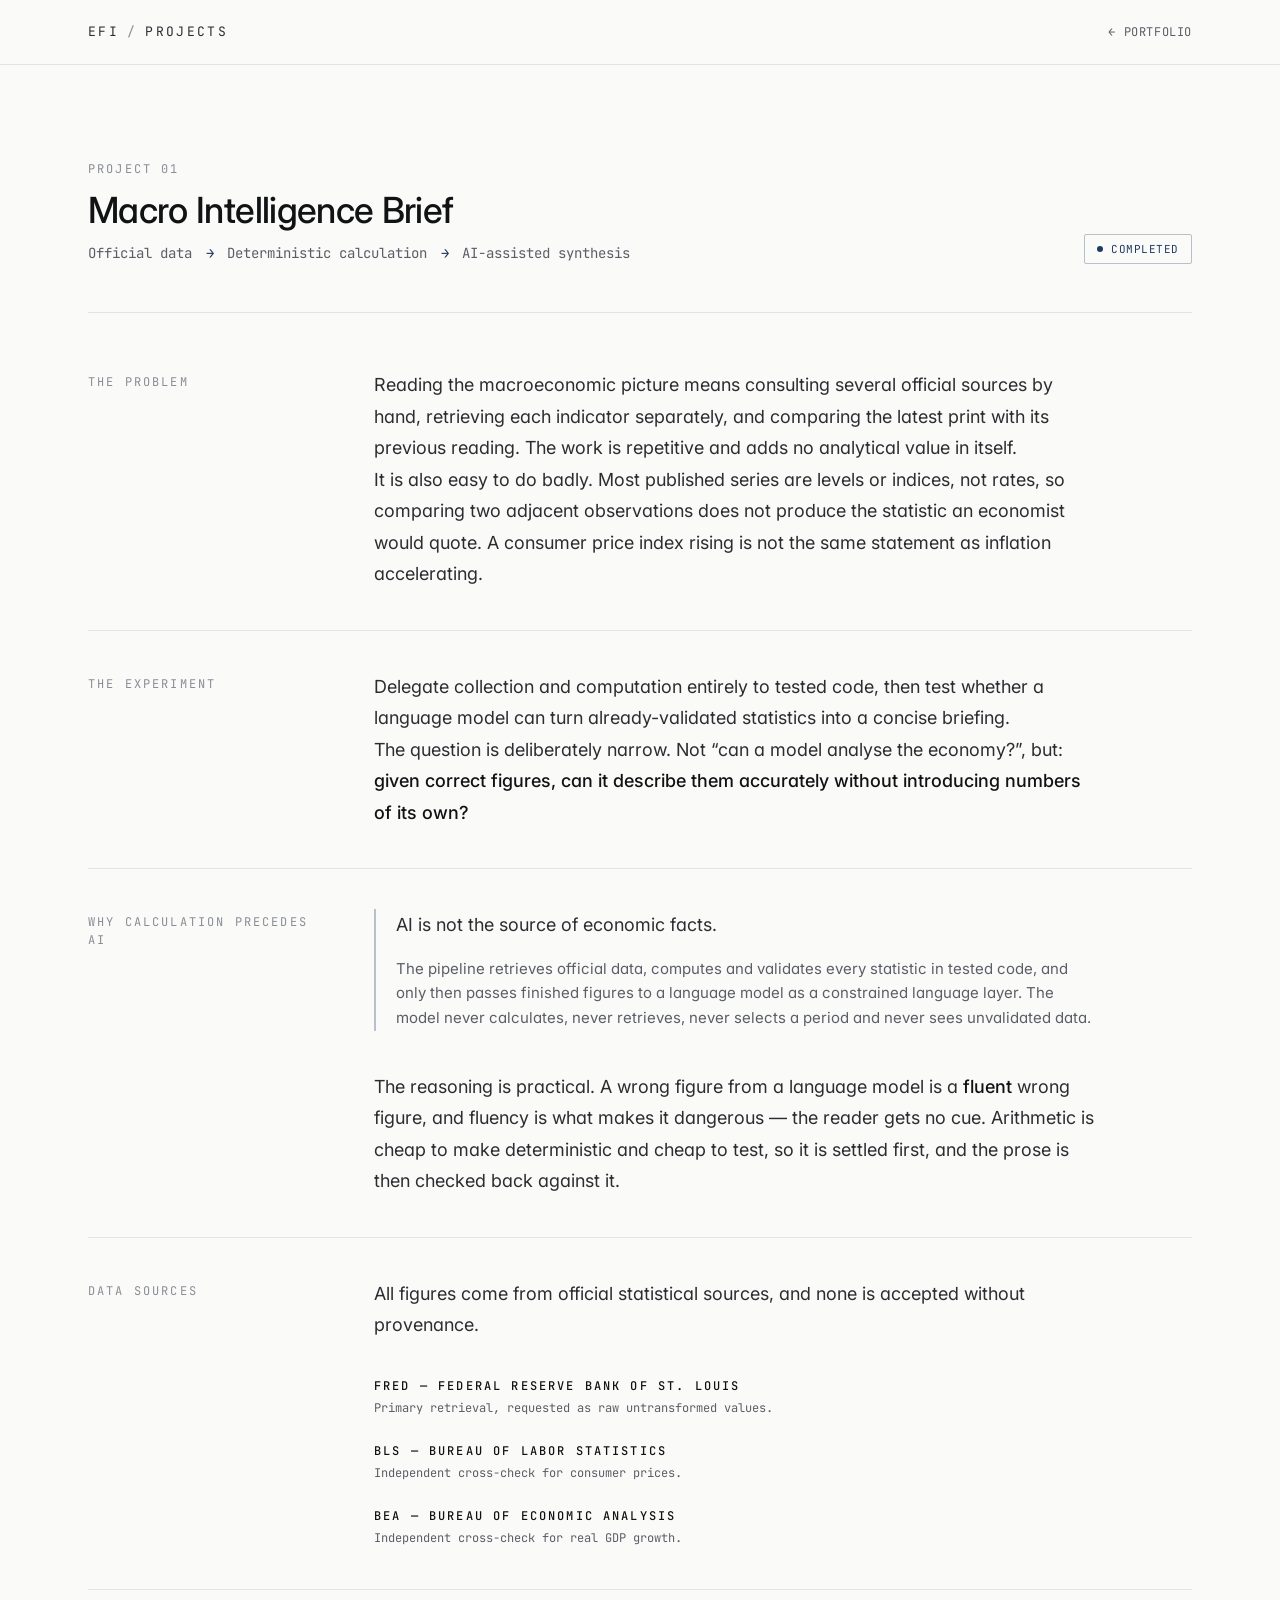
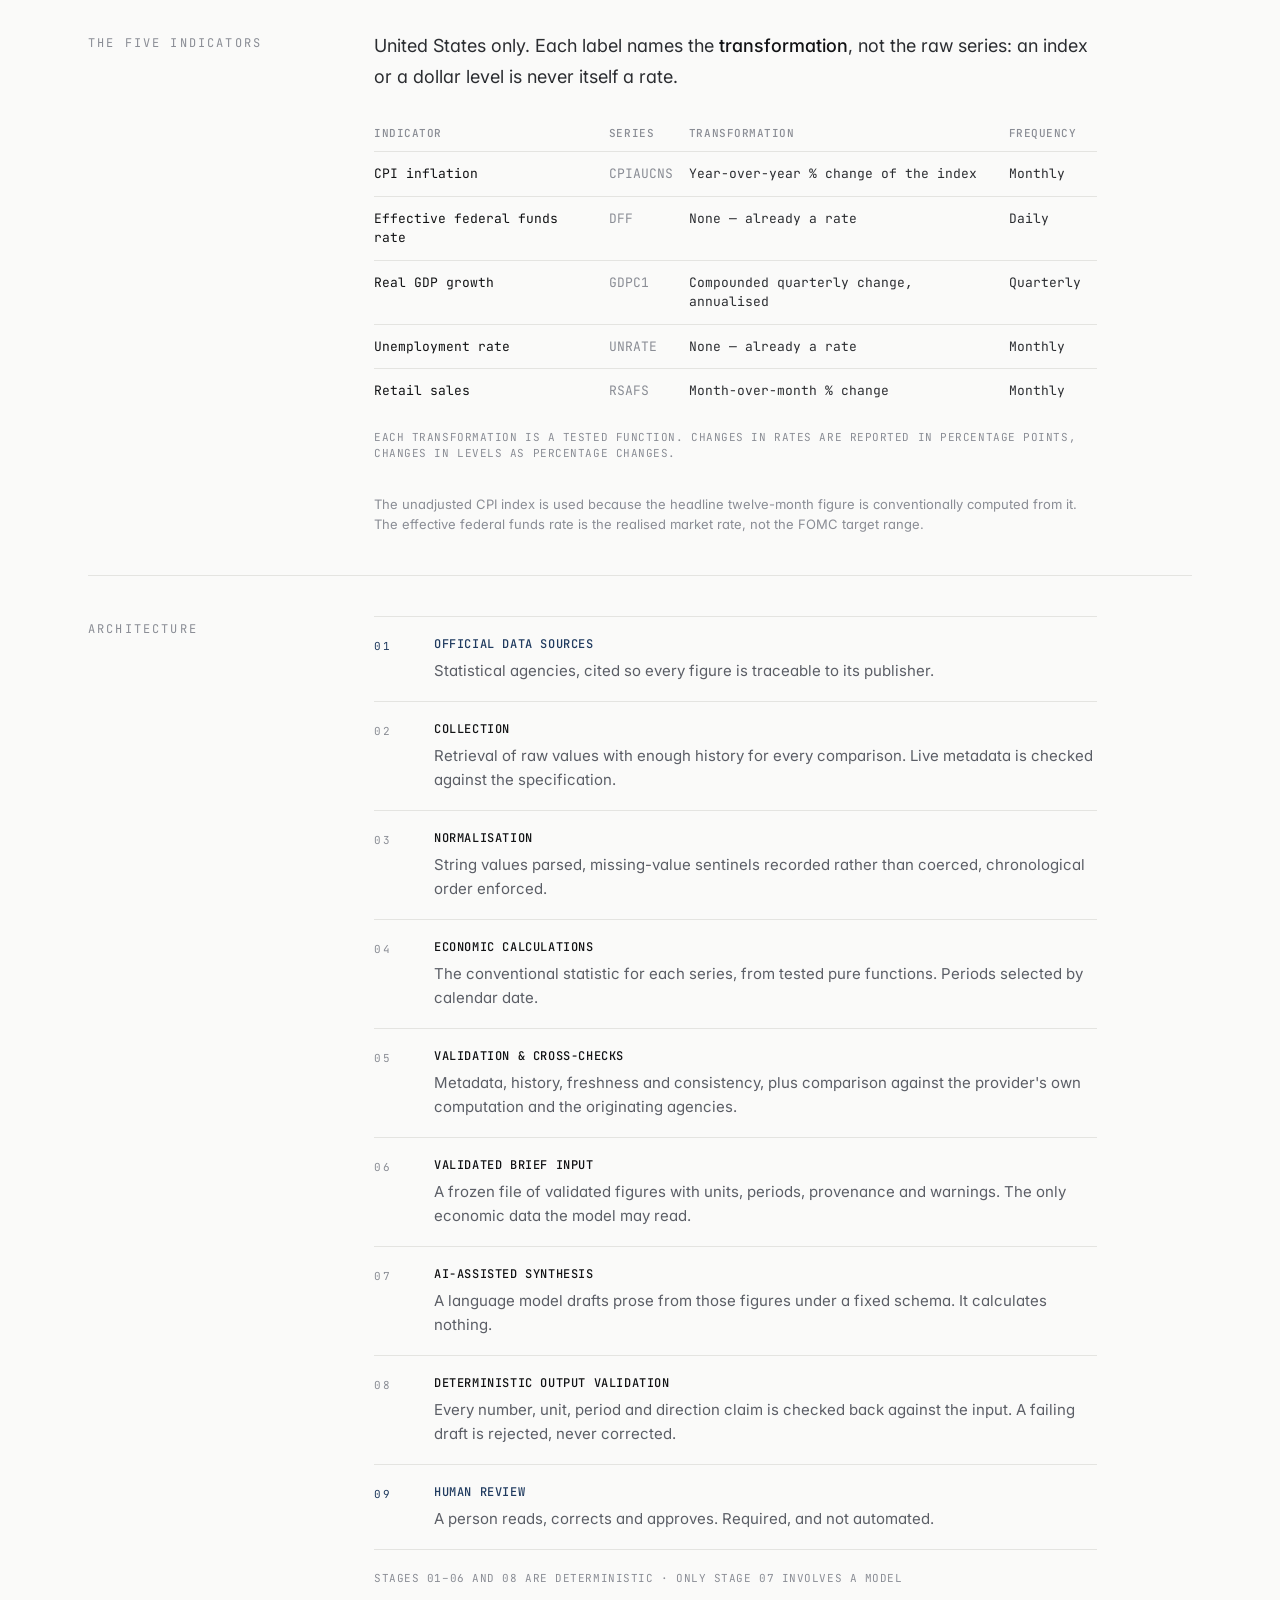
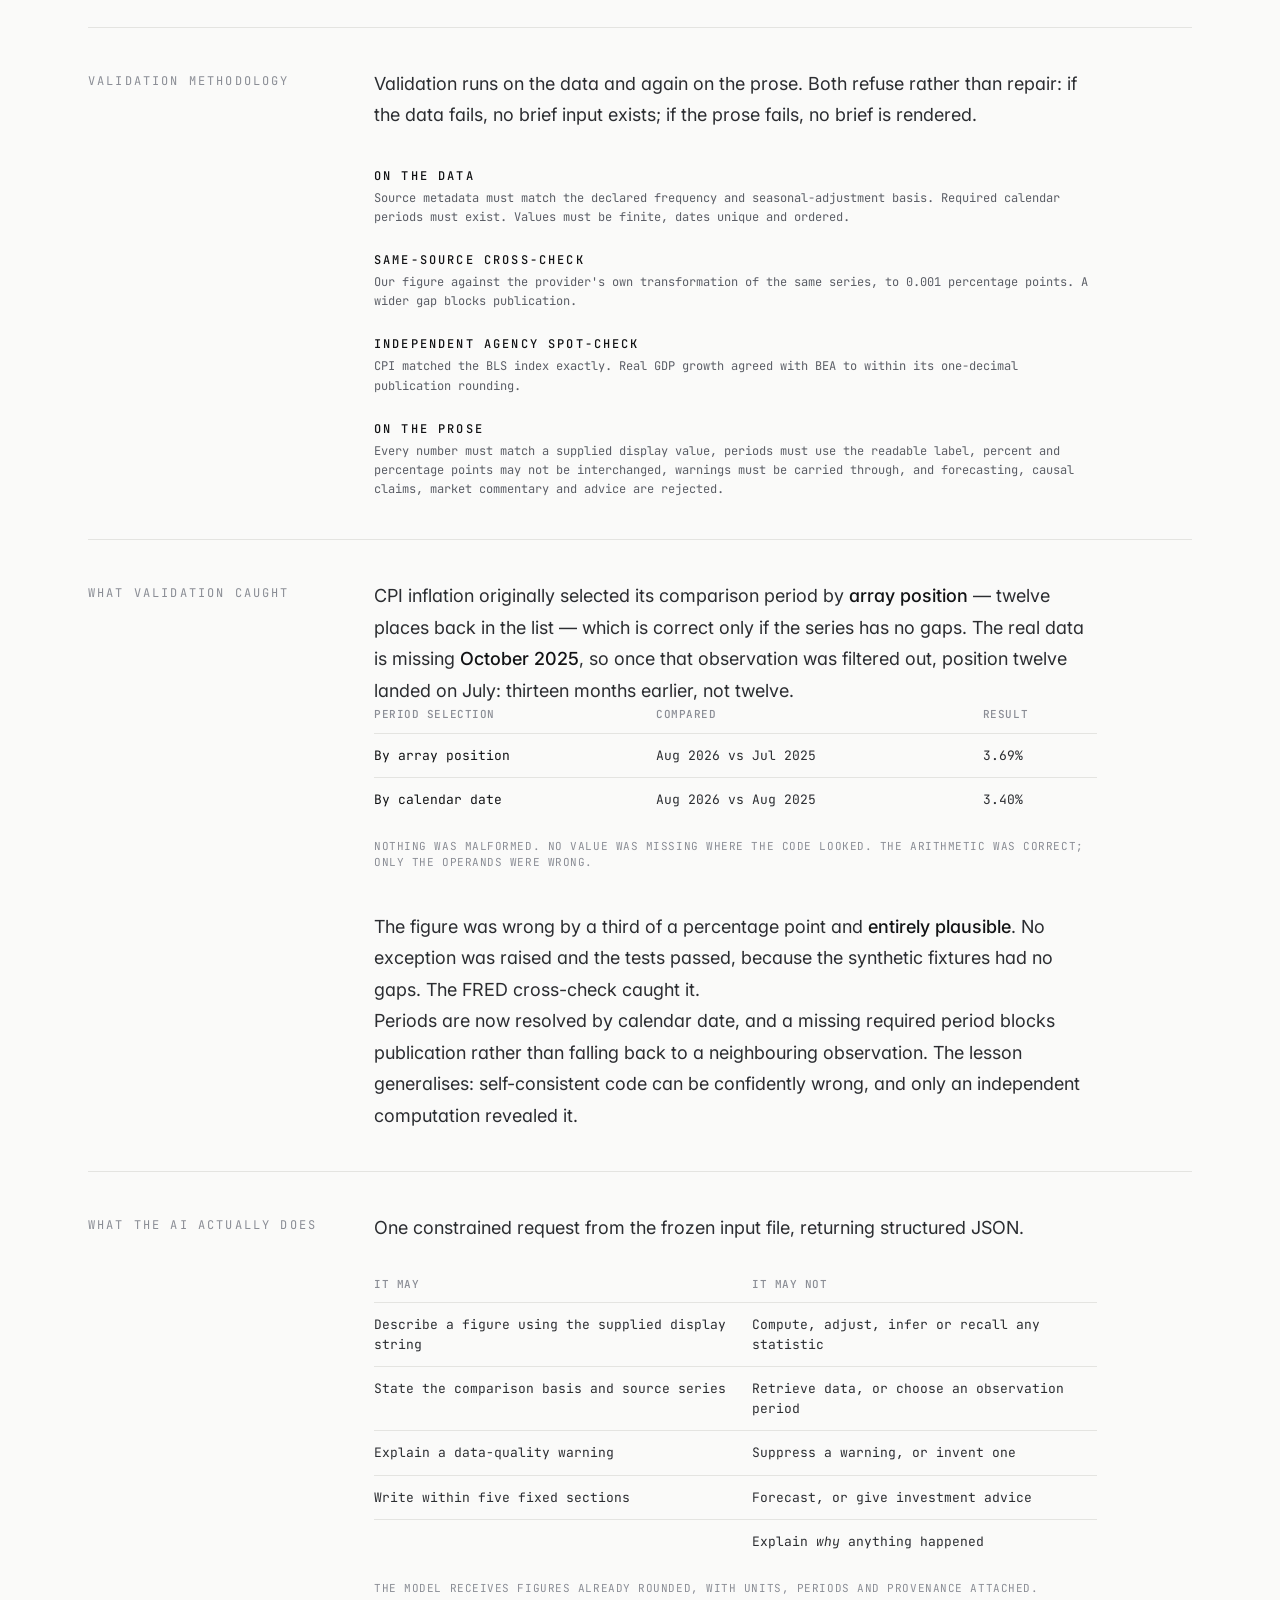
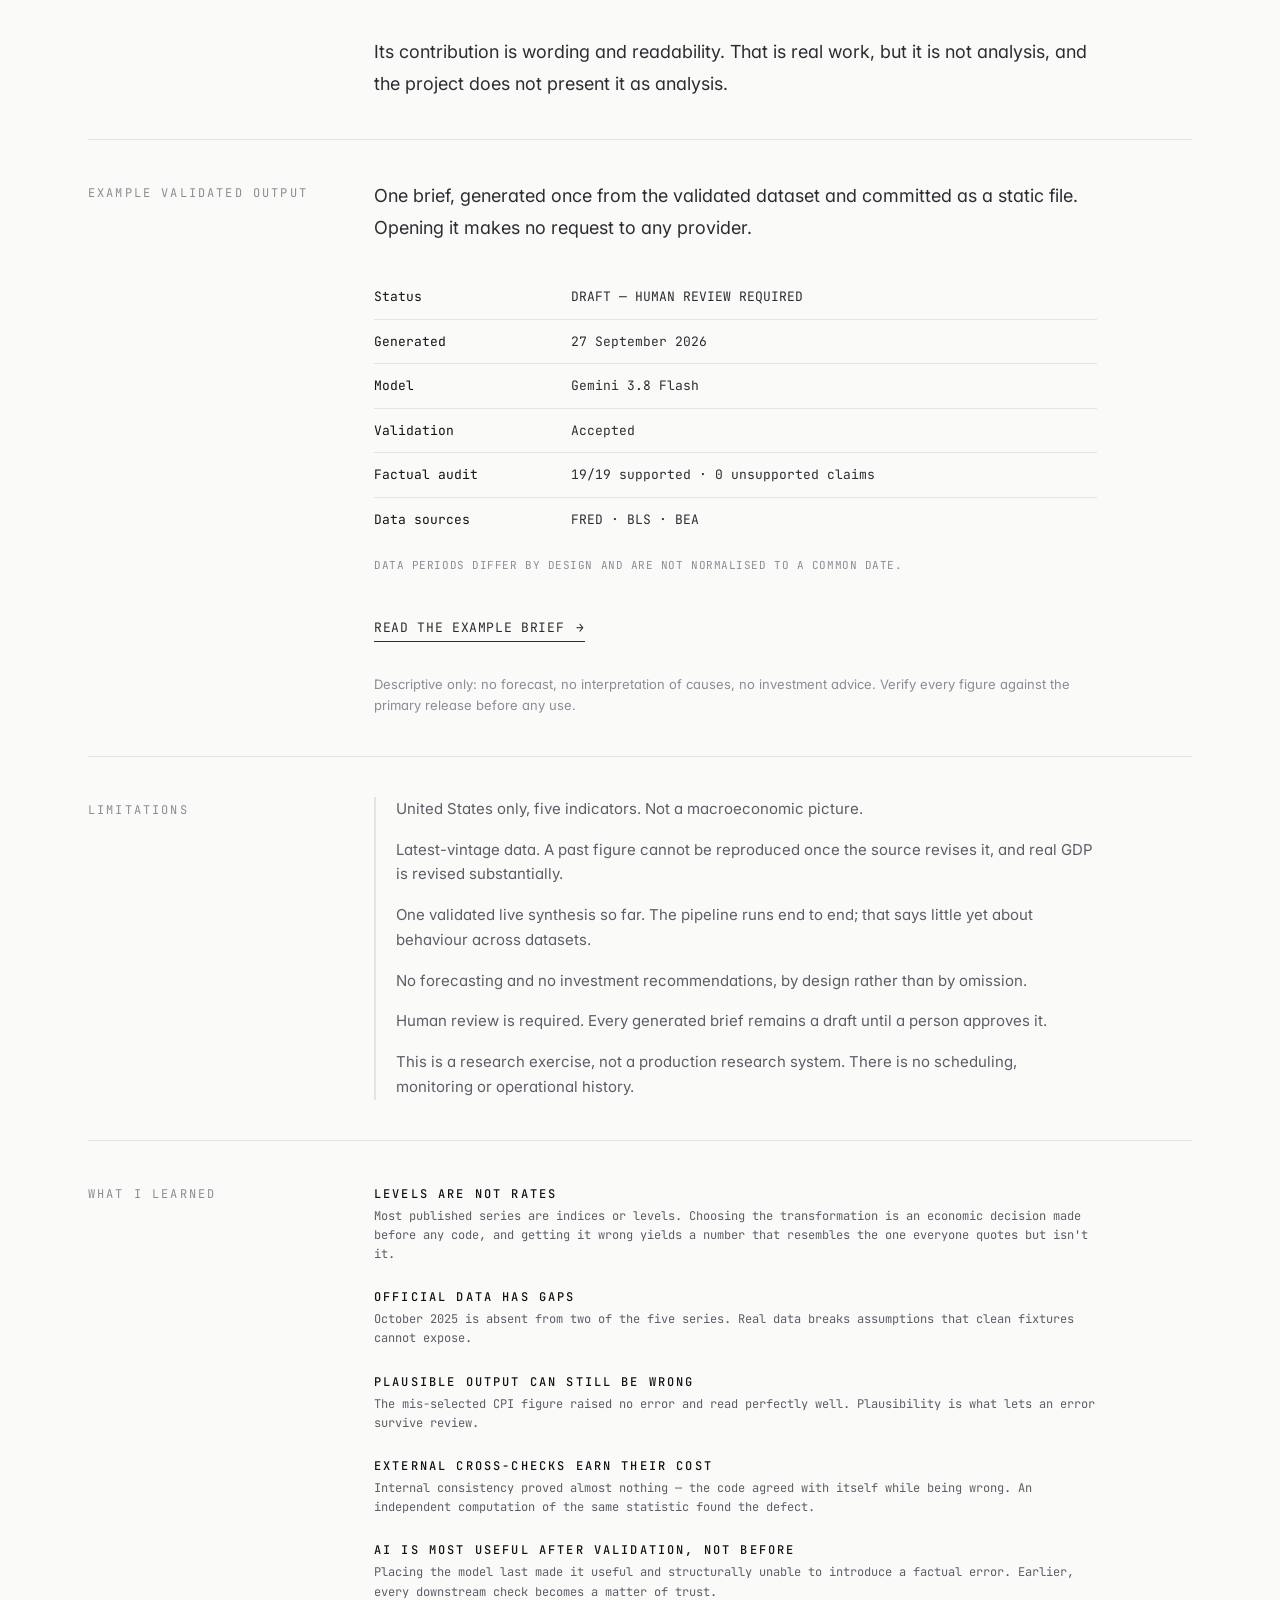
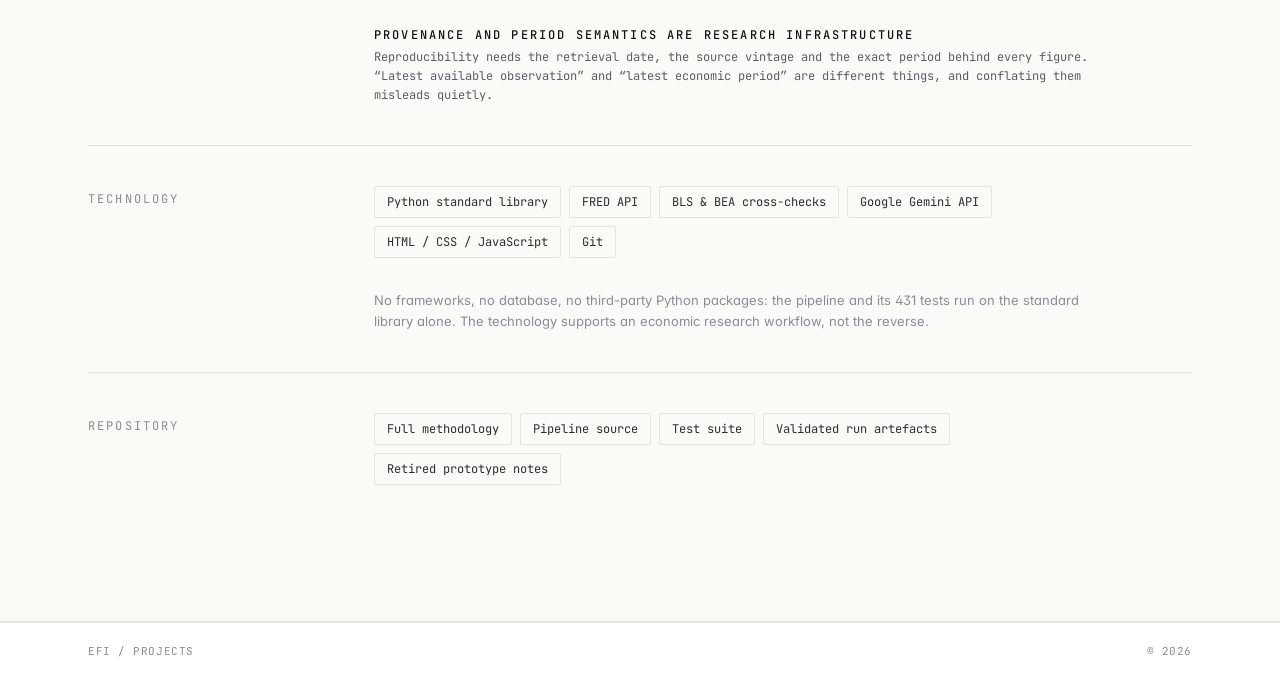
==== 01 - Macro Intelligence Brief/index.html @ 013129cf "Reorganize portfolio into canonical project structure Relocate the repository and restructure it aro" ====
<!DOCTYPE html>
<html lang="en">
<head>
  <meta charset="utf-8">
  <meta name="viewport" content="width=device-width, initial-scale=1">
  <title>Macro Intelligence Brief — Economic &amp; Financial Intelligence Projects</title>
  <meta name="description" content="Project 01 case study: a reproducible reading of the United States macroeconomic picture, where every statistic is computed and validated deterministically before a language model writes a word.">

  <link rel="preconnect" href="https://fonts.googleapis.com">
  <link rel="preconnect" href="https://fonts.gstatic.com" crossorigin>
  <link href="https://fonts.googleapis.com/css2?family=Inter:wght@400;500;600&family=JetBrains+Mono:wght@400;500&display=swap" rel="stylesheet">

  <link rel="stylesheet" href="../assets/css/base.css">
</head>

<body>

  <!-- ====================================================================
       HEADER
       ==================================================================== -->
  <header class="site-header">
    <div class="container site-header__inner">
      <a class="wordmark" href="../index.html">EFI<span class="wordmark__sep">/</span>Projects</a>
      <a class="backlink" href="../index.html"><span aria-hidden="true">&#8592;</span> Portfolio</a>
    </div>
  </header>

  <main id="top">

    <!-- ==================================================================
         PROJECT HEADER
         ================================================================== -->
    <div class="container page-head">
      <div class="project-head rule-below">
        <div>
          <p class="eyebrow">Project 01</p>
          <h1 class="title-lg mt-1">Macro Intelligence Brief</h1>
          <p class="meta mt-1">Official data <span class="arrow" aria-hidden="true">&#8594;</span> Deterministic calculation <span class="arrow" aria-hidden="true">&#8594;</span> AI-assisted synthesis</p>
        </div>
        <span class="pill pill--active"><span class="pill__dot" aria-hidden="true"></span>Completed</span>
      </div>
    </div>

    <!-- ==================================================================
         CASE STUDY BODY
         ================================================================== -->
    <div class="container page-body">
      <dl class="defs">

        <!-- 1. THE PROBLEM -->
        <div class="def-row">
          <dt>The Problem</dt>
          <dd>
            <p class="prose">
              Reading the macroeconomic picture means consulting several official sources by hand,
              retrieving each indicator separately, and comparing the latest print with its previous
              reading. The work is repetitive and adds no analytical value in itself.
            </p>
            <p class="prose">
              It is also easy to do badly. Most published series are levels or indices, not rates, so
              comparing two adjacent observations does not produce the statistic an economist would
              quote. A consumer price index rising is not the same statement as inflation
              accelerating.
            </p>
          </dd>
        </div>

        <!-- 2. THE EXPERIMENT -->
        <div class="def-row">
          <dt>The Experiment</dt>
          <dd>
            <p class="prose">
              Delegate collection and computation entirely to tested code, then test whether a
              language model can turn already-validated statistics into a concise briefing.
            </p>
            <p class="prose">
              The question is deliberately narrow. Not &ldquo;can a model analyse the economy?&rdquo;,
              but: <span class="emphasis">given correct figures, can it describe them accurately
              without introducing numbers of its own?</span>
            </p>
          </dd>
        </div>

        <!-- 3. WHY CALCULATION PRECEDES AI -->
        <div class="def-row">
          <dt>Why Calculation Precedes AI</dt>
          <dd>
            <div class="note note--accent">
              <p><span class="prose emphasis">AI is not the source of economic facts.</span></p>
              <p>
                The pipeline retrieves official data, computes and validates every statistic in tested
                code, and only then passes finished figures to a language model as a constrained
                language layer. The model never calculates, never retrieves, never selects a period and
                never sees unvalidated data.
              </p>
            </div>
            <p class="prose mt-4">
              The reasoning is practical. A wrong figure from a language model is a
              <span class="emphasis">fluent</span> wrong figure, and fluency is what makes it
              dangerous &mdash; the reader gets no cue. Arithmetic is cheap to make deterministic and
              cheap to test, so it is settled first, and the prose is then checked back against it.
            </p>
          </dd>
        </div>

        <!-- 4. DATA SOURCES -->
        <div class="def-row">
          <dt>Data Sources</dt>
          <dd>
            <p class="prose mb-3">
              All figures come from official statistical sources, and none is accepted without
              provenance.
            </p>
            <dl class="indicators indicators--stacked">
              <div><dt>FRED &mdash; Federal Reserve Bank of St. Louis</dt>
              <dd>Primary retrieval, requested as raw untransformed values.</dd></div>
              <div><dt>BLS &mdash; Bureau of Labor Statistics</dt>
              <dd>Independent cross-check for consumer prices.</dd></div>
              <div><dt>BEA &mdash; Bureau of Economic Analysis</dt>
              <dd>Independent cross-check for real GDP growth.</dd></div>
            </dl>
          </dd>
        </div>

        <!-- 5. THE FIVE INDICATORS -->
        <div class="def-row">
          <dt>The Five Indicators</dt>
          <dd>
            <p class="prose mb-3">
              United States only. Each label names the <span class="emphasis">transformation</span>,
              not the raw series: an index or a dollar level is never itself a rate.
            </p>
            <div class="data-table-wrap">
              <table class="data-table">
                <caption>Each transformation is a tested function. Changes in rates are reported in percentage points, changes in levels as percentage changes.</caption>
                <thead>
                  <tr>
                    <th scope="col">Indicator</th><th scope="col">Series</th>
                    <th scope="col">Transformation</th><th scope="col">Frequency</th>
                  </tr>
                </thead>
                <tbody>
                  <tr><td class="name">CPI inflation</td><td class="series">CPIAUCNS</td><td>Year-over-year % change of the index</td><td class="num">Monthly</td></tr>
                  <tr><td class="name">Effective federal funds rate</td><td class="series">DFF</td><td>None &mdash; already a rate</td><td class="num">Daily</td></tr>
                  <tr><td class="name">Real GDP growth</td><td class="series">GDPC1</td><td>Compounded quarterly change, annualised</td><td class="num">Quarterly</td></tr>
                  <tr><td class="name">Unemployment rate</td><td class="series">UNRATE</td><td>None &mdash; already a rate</td><td class="num">Monthly</td></tr>
                  <tr><td class="name">Retail sales</td><td class="series">RSAFS</td><td>Month-over-month % change</td><td class="num">Monthly</td></tr>
                </tbody>
              </table>
            </div>
            <p class="small-print mt-3">
              The unadjusted CPI index is used because the headline twelve-month figure is
              conventionally computed from it. The effective federal funds rate is the realised market
              rate, not the FOMC target range.</p>
          </dd>
        </div>

        <!-- 6. ARCHITECTURE -->
        <div class="def-row">
          <dt>Architecture</dt>
          <dd>
            <ol class="stages">
              <li class="stage stage--terminal">
                <span class="stage__num">01</span>
                <div><p class="stage__name">Official Data Sources</p>
                <p class="stage__desc">Statistical agencies, cited so every figure is traceable to its publisher.</p></div>
              </li>
              <li class="stage">
                <span class="stage__num">02</span>
                <div><p class="stage__name">Collection</p>
                <p class="stage__desc">Retrieval of raw values with enough history for every comparison. Live metadata is checked against the specification.</p></div>
              </li>
              <li class="stage">
                <span class="stage__num">03</span>
                <div><p class="stage__name">Normalisation</p>
                <p class="stage__desc">String values parsed, missing-value sentinels recorded rather than coerced, chronological order enforced.</p></div>
              </li>
              <li class="stage">
                <span class="stage__num">04</span>
                <div><p class="stage__name">Economic Calculations</p>
                <p class="stage__desc">The conventional statistic for each series, from tested pure functions. Periods selected by calendar date.</p></div>
              </li>
              <li class="stage">
                <span class="stage__num">05</span>
                <div><p class="stage__name">Validation &amp; Cross-Checks</p>
                <p class="stage__desc">Metadata, history, freshness and consistency, plus comparison against the provider's own computation and the originating agencies.</p></div>
              </li>
              <li class="stage">
                <span class="stage__num">06</span>
                <div><p class="stage__name">Validated Brief Input</p>
                <p class="stage__desc">A frozen file of validated figures with units, periods, provenance and warnings. The only economic data the model may read.</p></div>
              </li>
              <li class="stage">
                <span class="stage__num">07</span>
                <div><p class="stage__name">AI-Assisted Synthesis</p>
                <p class="stage__desc">A language model drafts prose from those figures under a fixed schema. It calculates nothing.</p></div>
              </li>
              <li class="stage">
                <span class="stage__num">08</span>
                <div><p class="stage__name">Deterministic Output Validation</p>
                <p class="stage__desc">Every number, unit, period and direction claim is checked back against the input. A failing draft is rejected, never corrected.</p></div>
              </li>
              <li class="stage stage--terminal">
                <span class="stage__num">09</span>
                <div><p class="stage__name">Human Review</p>
                <p class="stage__desc">A person reads, corrects and approves. Required, and not automated.</p></div>
              </li>
            </ol>
            <p class="diagram-caption">Stages 01&ndash;06 and 08 are deterministic &middot; only stage 07 involves a model</p>
          </dd>
        </div>

        <!-- 7. VALIDATION METHODOLOGY -->
        <div class="def-row">
          <dt>Validation Methodology</dt>
          <dd>
            <p class="prose mb-3">
              Validation runs on the data and again on the prose. Both refuse rather than repair: if the
              data fails, no brief input exists; if the prose fails, no brief is rendered.
            </p>
            <dl class="indicators indicators--stacked">
              <div><dt>On the data</dt>
              <dd>Source metadata must match the declared frequency and seasonal-adjustment basis. Required calendar periods must exist. Values must be finite, dates unique and ordered.</dd></div>
              <div><dt>Same-source cross-check</dt>
              <dd>Our figure against the provider's own transformation of the same series, to 0.001 percentage points. A wider gap blocks publication.</dd></div>
              <div><dt>Independent agency spot-check</dt>
              <dd>CPI matched the BLS index exactly. Real GDP growth agreed with BEA to within its one-decimal publication rounding.</dd></div>
              <div><dt>On the prose</dt>
              <dd>Every number must match a supplied display value, periods must use the readable label, percent and percentage points may not be interchanged, warnings must be carried through, and forecasting, causal claims, market commentary and advice are rejected.</dd></div>
            </dl>
          </dd>
        </div>

        <!-- The bug story -->
        <div class="def-row">
          <dt>What Validation Caught</dt>
          <dd>
            <p class="prose">
              CPI inflation originally selected its comparison period by <span class="emphasis">array
              position</span> &mdash; twelve places back in the list &mdash; which is correct only if the
              series has no gaps. The real data is missing <span class="emphasis">October 2025</span>, so
              once that observation was filtered out, position twelve landed on July: thirteen months
              earlier, not twelve.
            </p>
            <div class="data-table-wrap">
              <table class="data-table">
                <caption>Nothing was malformed. No value was missing where the code looked. The arithmetic was correct; only the operands were wrong.</caption>
                <thead><tr><th scope="col">Period selection</th><th scope="col">Compared</th><th scope="col">Result</th></tr></thead>
                <tbody>
                  <tr><td class="name">By array position</td><td class="num">Aug 2026 vs Jul 2025</td><td class="num">3.69%</td></tr>
                  <tr><td class="name">By calendar date</td><td class="num">Aug 2026 vs Aug 2025</td><td class="num">3.40%</td></tr>
                </tbody>
              </table>
            </div>
            <p class="prose mt-4">
              The figure was wrong by a third of a percentage point and
              <span class="emphasis">entirely plausible</span>. No exception was raised and the tests
              passed, because the synthetic fixtures had no gaps. The FRED cross-check caught it.
            </p>
            <p class="prose">
              Periods are now resolved by calendar date, and a missing required period blocks
              publication rather than falling back to a neighbouring observation. The lesson
              generalises: self-consistent code can be confidently wrong, and only an independent
              computation revealed it.
            </p>
          </dd>
        </div>

        <!-- 8. WHAT THE AI ACTUALLY DOES -->
        <div class="def-row">
          <dt>What the AI Actually Does</dt>
          <dd>
            <p class="prose mb-3">
              One constrained request from the frozen input file, returning structured JSON.
            </p>
            <div class="data-table-wrap">
              <table class="data-table">
                <caption>The model receives figures already rounded, with units, periods and provenance attached.</caption>
                <thead><tr><th scope="col">It may</th><th scope="col">It may not</th></tr></thead>
                <tbody>
                  <tr><td>Describe a figure using the supplied display string</td><td>Compute, adjust, infer or recall any statistic</td></tr>
                  <tr><td>State the comparison basis and source series</td><td>Retrieve data, or choose an observation period</td></tr>
                  <tr><td>Explain a data-quality warning</td><td>Suppress a warning, or invent one</td></tr>
                  <tr><td>Write within five fixed sections</td><td>Forecast, or give investment advice</td></tr>
                  <tr><td>&nbsp;</td><td>Explain <em>why</em> anything happened</td></tr>
                </tbody>
              </table>
            </div>
            <p class="prose mt-4">
              Its contribution is wording and readability. That is real work, but it is not analysis,
              and the project does not present it as analysis.
            </p>
          </dd>
        </div>

        <!-- 9. EXAMPLE VALIDATED OUTPUT -->
        <div class="def-row">
          <dt>Example Validated Output</dt>
          <dd>
            <p class="prose mb-3">
              One brief, generated once from the validated dataset and committed as a static file.
              Opening it makes no request to any provider.</p>
            <div class="data-table-wrap">
              <table class="data-table">
                <caption>Data periods differ by design and are not normalised to a common date.</caption>
                <tbody>
                  <tr><td class="name">Status</td><td>DRAFT &mdash; HUMAN REVIEW REQUIRED</td></tr>
                  <tr><td class="name">Generated</td><td class="num">27 September 2026</td></tr>
                  <tr><td class="name">Model</td><td class="num">Gemini 3.8 Flash</td></tr>
                  <tr><td class="name">Validation</td><td class="num">Accepted</td></tr>
                  <tr><td class="name">Factual audit</td><td class="num">19/19 supported &middot; 0 unsupported claims</td></tr>
                  <tr><td class="name">Data sources</td><td class="num">FRED &middot; BLS &middot; BEA</td></tr>
                </tbody>
              </table>
            </div>
            <p class="mt-4">
              <a class="link-rule" href="derived/brief.html">
                Read the example brief <span aria-hidden="true">&#8594;</span>
              </a>
            </p>
            <p class="small-print mt-3">
              Descriptive only: no forecast, no interpretation of causes, no investment advice. Verify
              every figure against the primary release before any use.
            </p>
          </dd>
        </div>

        <!-- 10. LIMITATIONS -->
        <div class="def-row">
          <dt>Limitations</dt>
          <dd>
            <div class="note">
              <p>United States only, five indicators. Not a macroeconomic picture.</p>
              <p>Latest-vintage data. A past figure cannot be reproduced once the source revises it,
              and real GDP is revised substantially.</p>
              <p>One validated live synthesis so far. The pipeline runs end to end; that says little
              yet about behaviour across datasets.</p>
              <p>No forecasting and no investment recommendations, by design rather than by omission.</p>
              <p>Human review is required. Every generated brief remains a draft until a person
              approves it.</p>
              <p>This is a research exercise, not a production research system. There is no
              scheduling, monitoring or operational history.</p>
            </div>
          </dd>
        </div>

        <!-- 11. WHAT I LEARNED -->
        <div class="def-row">
          <dt>What I Learned</dt>
          <dd>
            <dl class="indicators indicators--stacked">
              <div>
                <dt>Levels are not rates</dt>
                <dd>Most published series are indices or levels. Choosing the transformation is an economic decision made before any code, and getting it wrong yields a number that resembles the one everyone quotes but isn't it.</dd>
              </div>
              <div>
                <dt>Official data has gaps</dt>
                <dd>October 2025 is absent from two of the five series. Real data breaks assumptions that clean fixtures cannot expose.</dd>
              </div>
              <div>
                <dt>Plausible output can still be wrong</dt>
                <dd>The mis-selected CPI figure raised no error and read perfectly well. Plausibility is what lets an error survive review.</dd>
              </div>
              <div>
                <dt>External cross-checks earn their cost</dt>
                <dd>Internal consistency proved almost nothing &mdash; the code agreed with itself while being wrong. An independent computation of the same statistic found the defect.</dd>
              </div>
              <div>
                <dt>AI is most useful after validation, not before</dt>
                <dd>Placing the model last made it useful and structurally unable to introduce a factual error. Earlier, every downstream check becomes a matter of trust.</dd>
              </div>
              <div>
                <dt>Provenance and period semantics are research infrastructure</dt>
                <dd>Reproducibility needs the retrieval date, the source vintage and the exact period behind every figure. &ldquo;Latest available observation&rdquo; and &ldquo;latest economic period&rdquo; are different things, and conflating them misleads quietly.</dd>
              </div>
            </dl>
          </dd>
        </div>

        <!-- TECHNOLOGY -->
        <div class="def-row">
          <dt>Technology</dt>
          <dd>
            <ul class="chips">
              <li class="chip">Python standard library</li>
              <li class="chip">FRED API</li>
              <li class="chip">BLS &amp; BEA cross-checks</li>
              <li class="chip">Google Gemini API</li>
              <li class="chip">HTML / CSS / JavaScript</li>
              <li class="chip">Git</li>
            </ul>
            <p class="small-print mt-3">
              No frameworks, no database, no third-party Python packages: the pipeline and its 431 tests
              run on the standard library alone. The technology supports an economic research workflow,
              not the reverse.
            </p>
          </dd>
        </div>

        <!-- REPOSITORY -->
        <div class="def-row">
          <dt>Repository</dt>
          <dd>
            <ul class="chips">
              <li class="chip"><a href="README.md">Full methodology</a></li>
              <li class="chip"><a href="src/">Pipeline source</a></li>
              <li class="chip"><a href="tests/">Test suite</a></li>
              <li class="chip"><a href="data/reference/phase2-first-real-run/">Validated run artefacts</a></li>
              <li class="chip"><a href="legacy/README.md">Retired prototype notes</a></li>
            </ul>
          </dd>
        </div>

      </dl>
    </div>

  </main>

  <!-- ====================================================================
       FOOTER
       ==================================================================== -->
  <footer class="site-footer">
    <div class="site-footer__bar">
      <div class="container">
        <span><a href="../index.html">EFI / Projects</a></span>
        <span class="tnum">&copy; <span data-current-year>2026</span></span>
      </div>
    </div>
  </footer>

  <script src="../assets/js/site.js"></script>
</body>
</html>
---- assets/css/base.css ----
/* ==========================================================================
   Economic & Financial Intelligence Projects
   Shared visual system.

   Hand-written CSS with custom properties. No build step, no framework,
   no runtime CSS compiler. This file replaces the Tailwind Play CDN that
   the original prototype depended on, reproducing the same visual system:
   paper background, institutional navy accent, hairline rules, Inter for
   prose, JetBrains Mono for labels and data.
   ========================================================================== */

/* --------------------------------------------------------------------------
   1. Tokens
   -------------------------------------------------------------------------- */
:root {
  /* Surfaces and rules */
  --paper:      #FAFAF9;
  --surface:    #FFFFFF;
  --line:       #E4E4E1;

  /* Ink scale */
  --ink-900:    #111214;   /* headings */
  --ink-700:    #2B2D31;   /* body prose */
  --ink-500:    #5B5E66;   /* secondary prose */
  --ink-400:    #8A8D95;   /* labels, eyebrows, metadata */

  /* Single accent */
  --navy:       #1F3A5F;
  --navy-700:   #173050;
  --navy-line:  rgba(31, 58, 95, 0.30);

  /* Type */
  --font-sans:  'Inter', ui-sans-serif, system-ui, -apple-system, 'Segoe UI', sans-serif;
  --font-mono:  'JetBrains Mono', ui-monospace, SFMono-Regular, Menlo, Consolas, monospace;

  --track-wide:   0.05em;
  --track-widest: 0.18em;

  /* Layout */
  --container:  72rem;
  --gutter:     1.5rem;
  --section-y:  6rem;
  --radius:     2px;
}

@media (min-width: 640px) {
  :root { --section-y: 8rem; }
}

/* --------------------------------------------------------------------------
   2. Reset and base
   -------------------------------------------------------------------------- */
*, *::before, *::after { box-sizing: border-box; }

html {
  scroll-behavior: smooth;
  -webkit-text-size-adjust: 100%;
  -webkit-font-smoothing: antialiased;
  -moz-osx-font-smoothing: grayscale;
}

@media (prefers-reduced-motion: reduce) {
  html { scroll-behavior: auto; }
  *, *::before, *::after { animation-duration: 0.01ms !important; transition-duration: 0.01ms !important; }
}

body {
  margin: 0;
  background: var(--paper);
  color: var(--ink-900);
  font-family: var(--font-sans);
  font-size: 16px;
  line-height: 1.5;
  font-feature-settings: "cv11", "ss01", "kern";
}

h1, h2, h3, h4, p, ul, ol, dl, dd, dt, figure, blockquote {
  margin: 0;
}

a { color: inherit; }

::selection { background: var(--navy); color: #fff; }

:focus-visible { outline: 2px solid var(--navy); outline-offset: 2px; }

/* Tabular figures for any run of digits that should align */
.tnum { font-variant-numeric: tabular-nums; }

/* Visually hidden but available to assistive technology */
.visually-hidden {
  position: absolute; width: 1px; height: 1px;
  padding: 0; margin: -1px; overflow: hidden;
  clip: rect(0 0 0 0); white-space: nowrap; border: 0;
}

/* --------------------------------------------------------------------------
   3. Layout primitives
   -------------------------------------------------------------------------- */
.container {
  max-width: var(--container);
  margin-inline: auto;
  padding-inline: var(--gutter);
}

.section { border-top: 1px solid var(--line); }
.section--surface { background: var(--surface); }
.section__inner { padding-block: var(--section-y); }

/* Label column + offset content column, mirroring the original 12-col grid */
.split { display: grid; grid-template-columns: 1fr; gap: 2.5rem; }

@media (min-width: 1024px) {
  .split { grid-template-columns: repeat(12, minmax(0, 1fr)); gap: 2.5rem; }
  .split__label { grid-column: 1 / span 4; }
  .split__body  { grid-column: 6 / span 7; }
}

/* --------------------------------------------------------------------------
   4. Typography
   -------------------------------------------------------------------------- */
.eyebrow {
  font-family: var(--font-mono);
  font-size: 0.75rem;
  line-height: 1.4;
  text-transform: uppercase;
  letter-spacing: var(--track-widest);
  color: var(--ink-400);
}

.title-xl {
  font-size: clamp(2.25rem, 5.2vw, 3.5rem);
  font-weight: 500;
  line-height: 1.08;
  letter-spacing: -0.02em;
  max-width: 56rem;
}

.title-lg {
  font-size: clamp(1.75rem, 3.4vw, 2.25rem);
  font-weight: 500;
  line-height: 1.15;
  letter-spacing: -0.018em;
}

.title-md {
  font-size: 1.5rem;
  font-weight: 500;
  line-height: 1.25;
  letter-spacing: -0.015em;
}

.title-sm {
  font-size: 1.25rem;
  font-weight: 500;
  line-height: 1.3;
  letter-spacing: -0.012em;
}

.lede {
  font-size: clamp(1.125rem, 1.6vw, 1.25rem);
  line-height: 1.65;
  color: var(--ink-500);
  max-width: 42rem;
}

.prose { font-size: 1.125rem; line-height: 1.75; color: var(--ink-700); }
.prose--tight { font-size: 1.125rem; line-height: 1.7; }
.prose p + p { margin-top: 1.5rem; }
.prose strong, .prose .emphasis { color: var(--ink-900); font-weight: 500; }

.meta {
  font-family: var(--font-mono);
  font-size: 0.875rem;
  color: var(--ink-500);
}

.arrow { color: var(--navy); margin-inline: 0.4em; }

.small-print {
  font-size: 0.8125rem;
  line-height: 1.6;
  color: var(--ink-400);
}

/* --------------------------------------------------------------------------
   5. Header and footer
   -------------------------------------------------------------------------- */
.site-header { border-bottom: 1px solid var(--line); }

.site-header__inner {
  height: 4rem;
  display: flex;
  align-items: center;
  justify-content: space-between;
  gap: 1.5rem;
}

.wordmark {
  font-family: var(--font-mono);
  font-size: 0.8125rem;
  text-transform: uppercase;
  letter-spacing: var(--track-widest);
  color: var(--ink-700);
  text-decoration: none;
  white-space: nowrap;
}
.wordmark__sep { color: var(--ink-400); margin-inline: 0.5rem; }

.site-nav {
  display: none;
  align-items: center;
  gap: 2rem;
  font-family: var(--font-mono);
  font-size: 0.75rem;
  text-transform: uppercase;
  letter-spacing: var(--track-wide);
}
@media (min-width: 640px) { .site-nav { display: flex; } }

.site-nav a {
  color: var(--ink-500);
  text-decoration: none;
  transition: color 0.15s ease;
}
.site-nav a:hover { color: var(--ink-900); }

.backlink {
  font-family: var(--font-mono);
  font-size: 0.75rem;
  text-transform: uppercase;
  letter-spacing: var(--track-wide);
  color: var(--ink-500);
  text-decoration: none;
  transition: color 0.15s ease;
}
.backlink:hover { color: var(--navy); }

.site-footer { border-top: 1px solid var(--line); background: var(--surface); }
.site-footer__inner { padding-block: 5rem; }

.site-footer__bar {
  border-top: 1px solid var(--line);
}
.site-footer__bar .container {
  height: 3.5rem;
  display: flex;
  align-items: center;
  justify-content: space-between;
  font-family: var(--font-mono);
  font-size: 0.6875rem;
  text-transform: uppercase;
  letter-spacing: var(--track-wide);
  color: var(--ink-400);
}

/* --------------------------------------------------------------------------
   6. Links and buttons
   -------------------------------------------------------------------------- */
.link-rule {
  display: inline-flex;
  align-items: center;
  gap: 0.75rem;
  font-family: var(--font-mono);
  font-size: 0.8125rem;
  text-transform: uppercase;
  letter-spacing: var(--track-wide);
  color: var(--ink-700);
  text-decoration: none;
  border-bottom: 1px solid var(--ink-700);
  padding-bottom: 0.25rem;
  transition: color 0.15s ease, border-color 0.15s ease;
}
.link-rule:hover { color: var(--navy); border-color: var(--navy); }

/* --------------------------------------------------------------------------
   7. Status pills
   -------------------------------------------------------------------------- */
.pill {
  display: inline-flex;
  align-items: center;
  gap: 0.5rem;
  font-family: var(--font-mono);
  font-size: 0.6875rem;
  text-transform: uppercase;
  letter-spacing: var(--track-wide);
  border: 1px solid var(--line);
  border-radius: var(--radius);
  padding: 0.375rem 0.75rem;
  color: var(--ink-500);
  white-space: nowrap;
}

.pill--active { color: var(--navy); border-color: var(--navy-line); }
.pill--planned { color: var(--ink-400); border-style: dashed; }

.pill__dot {
  width: 0.375rem;
  height: 0.375rem;
  border-radius: 50%;
  background: currentColor;
  flex: none;
}

/* --------------------------------------------------------------------------
   8. Definition rows (case-study body)
   -------------------------------------------------------------------------- */
.defs { display: block; }

.def-row {
  display: grid;
  grid-template-columns: 1fr;
  gap: 1rem;
  padding-block: 2.5rem;
  border-top: 1px solid var(--line);
}
.def-row:first-child { border-top: 0; padding-top: 0; }

.def-row dt {
  font-family: var(--font-mono);
  font-size: 0.75rem;
  text-transform: uppercase;
  letter-spacing: var(--track-widest);
  color: var(--ink-400);
  padding-top: 0.25rem;
}

@media (min-width: 1024px) {
  .def-row { grid-template-columns: repeat(12, minmax(0, 1fr)); gap: 2.5rem; }
  .def-row dt { grid-column: 1 / span 3; }
  .def-row dd { grid-column: 4 / span 8; }
}

/* --------------------------------------------------------------------------
   9. Conceptual pipeline (vertical stage list)
   -------------------------------------------------------------------------- */
.stages {
  list-style: none;
  padding: 0;
  border-top: 1px solid var(--line);
}

.stage {
  display: grid;
  grid-template-columns: 2.5rem 1fr;
  gap: 1.25rem;
  padding-block: 1.125rem;
  border-bottom: 1px solid var(--line);
}

.stage__num {
  font-family: var(--font-mono);
  font-size: 0.6875rem;
  letter-spacing: var(--track-widest);
  color: var(--ink-400);
  padding-top: 0.2rem;
}

.stage__name {
  font-family: var(--font-mono);
  font-size: 0.75rem;
  font-weight: 500;
  text-transform: uppercase;
  letter-spacing: var(--track-wide);
  color: var(--ink-900);
}

.stage__desc {
  margin-top: 0.375rem;
  font-size: 0.9375rem;
  line-height: 1.6;
  color: var(--ink-500);
  max-width: 44rem;
}

/* The two stages that bound the process get the accent */
.stage--terminal .stage__num { color: var(--navy); }
.stage--terminal .stage__name { color: var(--navy); }

.diagram-caption {
  margin-top: 1.25rem;
  font-family: var(--font-mono);
  font-size: 0.6875rem;
  text-transform: uppercase;
  letter-spacing: var(--track-wide);
  color: var(--ink-400);
}

/* --------------------------------------------------------------------------
   10. Data grids and chips
   -------------------------------------------------------------------------- */
.indicators {
  display: grid;
  grid-template-columns: repeat(2, minmax(0, 1fr));
  gap: 0.75rem 1.5rem;
  font-family: var(--font-mono);
  font-size: 0.75rem;
}
@media (min-width: 640px) { .indicators { grid-template-columns: repeat(5, minmax(0, 1fr)); } }

.indicators dt { color: var(--ink-400); }
.indicators dd { color: var(--ink-700); margin-top: 0.125rem; }

.chips {
  list-style: none;
  padding: 0;
  display: flex;
  flex-wrap: wrap;
  gap: 0.5rem;
  font-family: var(--font-mono);
  font-size: 0.75rem;
}

.chip {
  border: 1px solid var(--line);
  border-radius: var(--radius);
  padding: 0.375rem 0.75rem;
  color: var(--ink-700);
  background: var(--paper);
}
.chip--legacy { color: var(--ink-400); border-style: dashed; background: transparent; }

/* --------------------------------------------------------------------------
   11. Notes and callouts
   -------------------------------------------------------------------------- */
.note {
  border-left: 2px solid var(--line);
  padding-left: 1.25rem;
  font-size: 0.9375rem;
  line-height: 1.65;
  color: var(--ink-500);
}
.note--accent { border-left-color: var(--navy-line); }
.note p + p { margin-top: 1rem; }

/* --------------------------------------------------------------------------
   12. Project cards
   -------------------------------------------------------------------------- */
.cards {
  display: grid;
  grid-template-columns: 1fr;
  gap: 1.5rem;
}
@media (min-width: 768px)  { .cards { grid-template-columns: repeat(2, minmax(0, 1fr)); } }
@media (min-width: 1024px) { .cards { grid-template-columns: repeat(3, minmax(0, 1fr)); } }

.card {
  display: flex;
  flex-direction: column;
  border: 1px solid var(--line);
  border-radius: var(--radius);
  padding: 2rem;
  background: var(--surface);
  text-decoration: none;
  transition: border-color 0.15s ease;
}

.card__head {
  display: flex;
  align-items: center;
  justify-content: space-between;
  gap: 1rem;
}

.card__title { margin-top: 1.5rem; color: var(--ink-900); }
.card__flow { margin-top: 0.5rem; font-family: var(--font-mono); font-size: 0.8125rem; color: var(--ink-400); }
.card__body { margin-top: 1.5rem; font-size: 0.9375rem; line-height: 1.65; color: var(--ink-500); }

.card__cta {
  margin-top: 2rem;
  padding-top: 1.25rem;
  border-top: 1px solid var(--line);
  font-family: var(--font-mono);
  font-size: 0.75rem;
  text-transform: uppercase;
  letter-spacing: var(--track-wide);
  color: var(--navy);
  display: flex;
  align-items: center;
  justify-content: space-between;
  gap: 0.5rem;
}

/* Interactive card (a project that has a page) */
a.card:hover { border-color: var(--navy); }
a.card:hover .card__cta { color: var(--navy-700); }

/* Planned card (no page yet) */
.card--planned {
  background: transparent;
  border-style: dashed;
}
.card--planned .card__title { color: var(--ink-500); }
.card--planned .card__body { color: var(--ink-400); }

/* Push the CTA to the bottom regardless of body length */
.card__spacer { flex: 1 1 auto; }

/* --------------------------------------------------------------------------
   13. Hero and a minimal vertical-rhythm scale

   A deliberately tiny set of spacing helpers, so the two pages share one
   rhythm instead of repeating inline styles.
   -------------------------------------------------------------------------- */
.hero { padding-top: 7rem; padding-bottom: 6rem; }
@media (min-width: 640px) { .hero { padding-top: 10rem; padding-bottom: 8rem; } }

.page-head { padding-top: 4.5rem; padding-bottom: 3rem; }
@media (min-width: 640px) { .page-head { padding-top: 6rem; padding-bottom: 3.5rem; } }

.mt-1 { margin-top: 0.75rem; }
.mt-2 { margin-top: 1.25rem; }
.mt-3 { margin-top: 2rem; }
.mt-4 { margin-top: 2.5rem; }
.mt-5 { margin-top: 3.5rem; }

.mb-4 { margin-bottom: 2.5rem; }
.mb-5 { margin-bottom: 3.5rem; }

/* Rule under a project title block */
.rule-below { padding-bottom: 3rem; border-bottom: 1px solid var(--line); }

.project-head {
  display: flex;
  flex-direction: column;
  gap: 1.5rem;
}
@media (min-width: 640px) {
  .project-head { flex-direction: row; align-items: flex-end; justify-content: space-between; }
}

.page-body { padding-bottom: 6rem; }
.mb-2 { margin-bottom: 1.5rem; }
.mb-3 { margin-bottom: 2rem; }

/* Links inside chips and the footer bar inherit their container's treatment */
.chip a,
.site-footer__bar a { color: inherit; text-decoration: none; }
.chip a:hover { color: var(--navy); }
.site-footer__bar a:hover { color: var(--ink-700); }

/* --------------------------------------------------------------------------
   14. Data table (a validated snapshot, shown sparingly)
   -------------------------------------------------------------------------- */
.data-table-wrap { overflow-x: auto; }

.data-table {
  width: 100%;
  border-collapse: collapse;
  font-family: var(--font-mono);
  font-size: 0.8125rem;
  text-align: left;
}

.data-table caption {
  caption-side: bottom;
  margin-top: 1rem;
  font-family: var(--font-mono);
  font-size: 0.6875rem;
  text-transform: uppercase;
  letter-spacing: var(--track-wide);
  color: var(--ink-400);
  text-align: left;
}

.data-table th {
  font-weight: 500;
  text-transform: uppercase;
  letter-spacing: var(--track-wide);
  font-size: 0.6875rem;
  color: var(--ink-400);
  border-bottom: 1px solid var(--line);
  padding: 0 1rem 0.625rem 0;
  white-space: nowrap;
}

.data-table td {
  border-bottom: 1px solid var(--line);
  padding: 0.75rem 1rem 0.75rem 0;
  color: var(--ink-700);
  vertical-align: baseline;
}

.data-table tr:last-child td { border-bottom: 0; }
.data-table .num { font-variant-numeric: tabular-nums; white-space: nowrap; }
.data-table .series { color: var(--ink-400); }
.data-table .name { color: var(--ink-900); }

/* A stacked variant of the data grid, for label/description pairs that need
   room to breathe rather than five narrow columns. */
.indicators--stacked { grid-template-columns: minmax(0, 1fr); gap: 1.25rem; }
.indicators--stacked dt { color: var(--ink-900); font-weight: 500; }
.indicators--stacked dd { color: var(--ink-500); line-height: 1.6; margin-top: 0.25rem; }
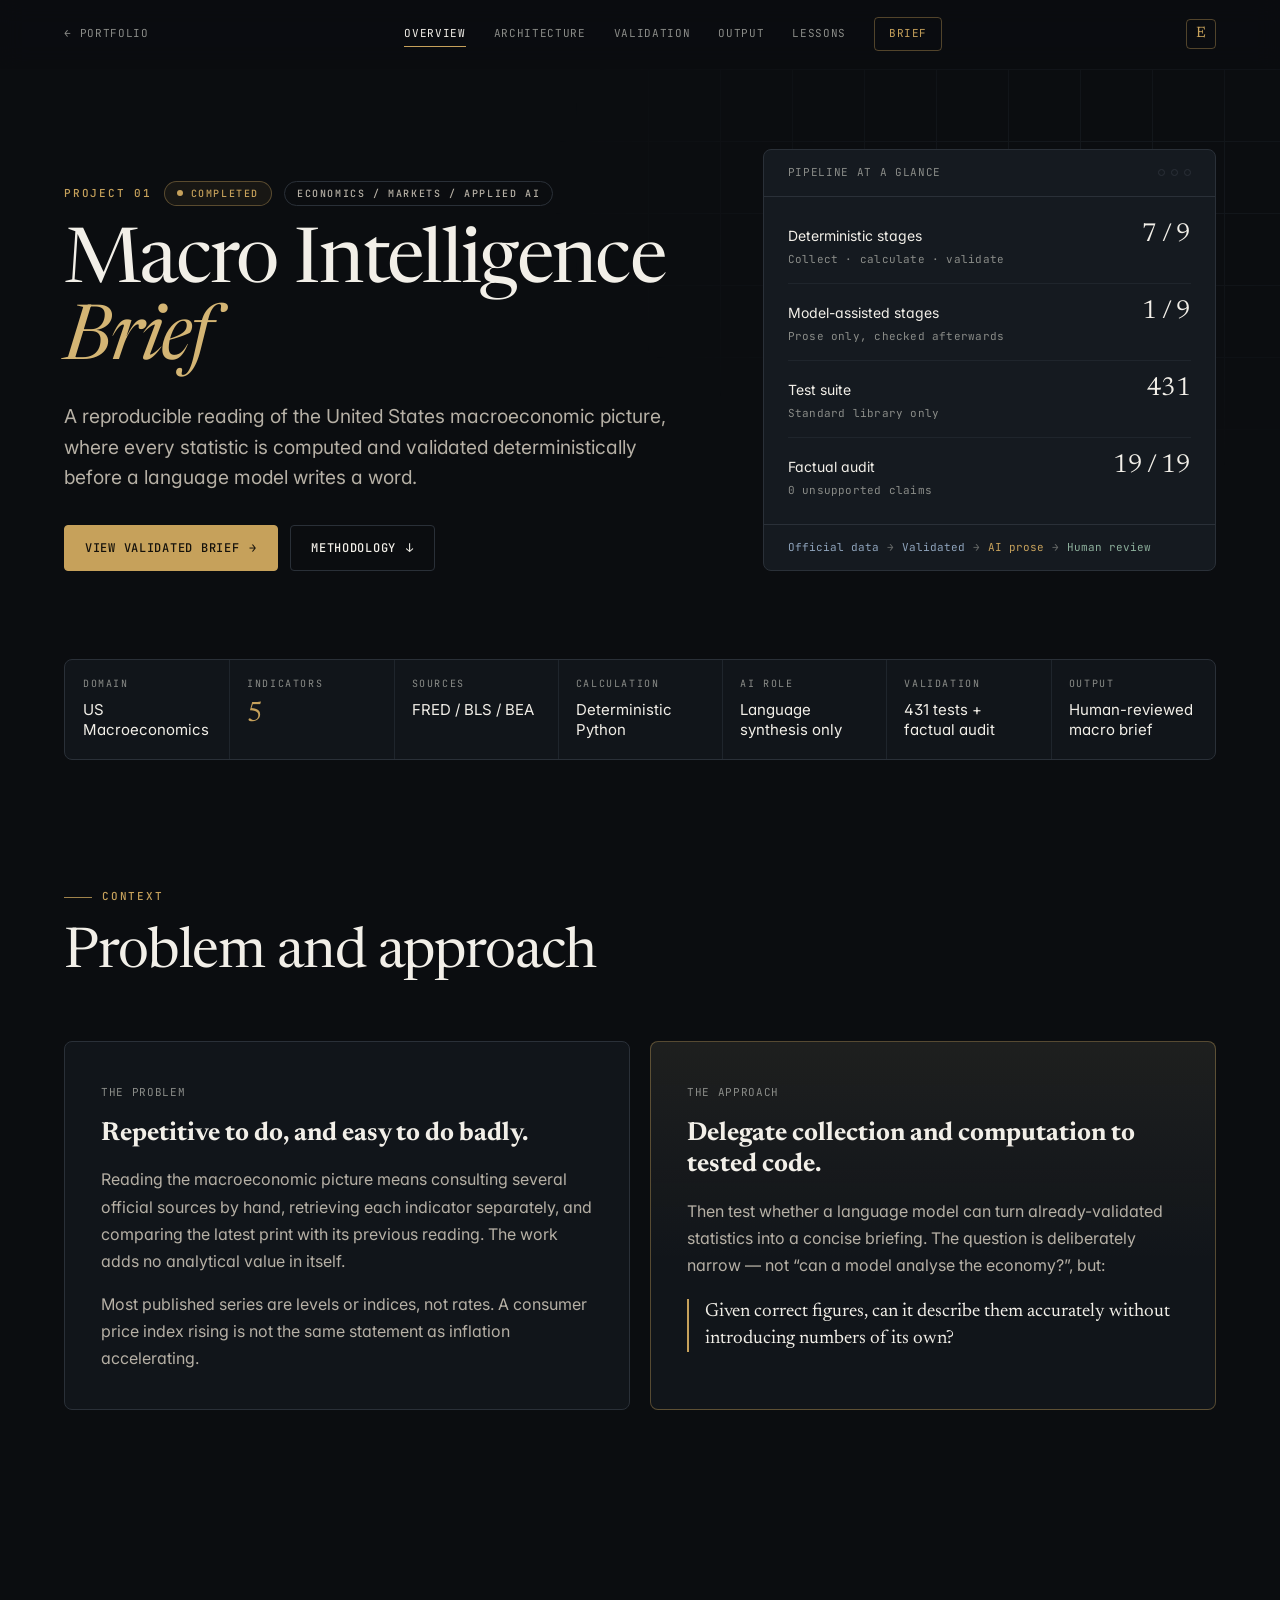
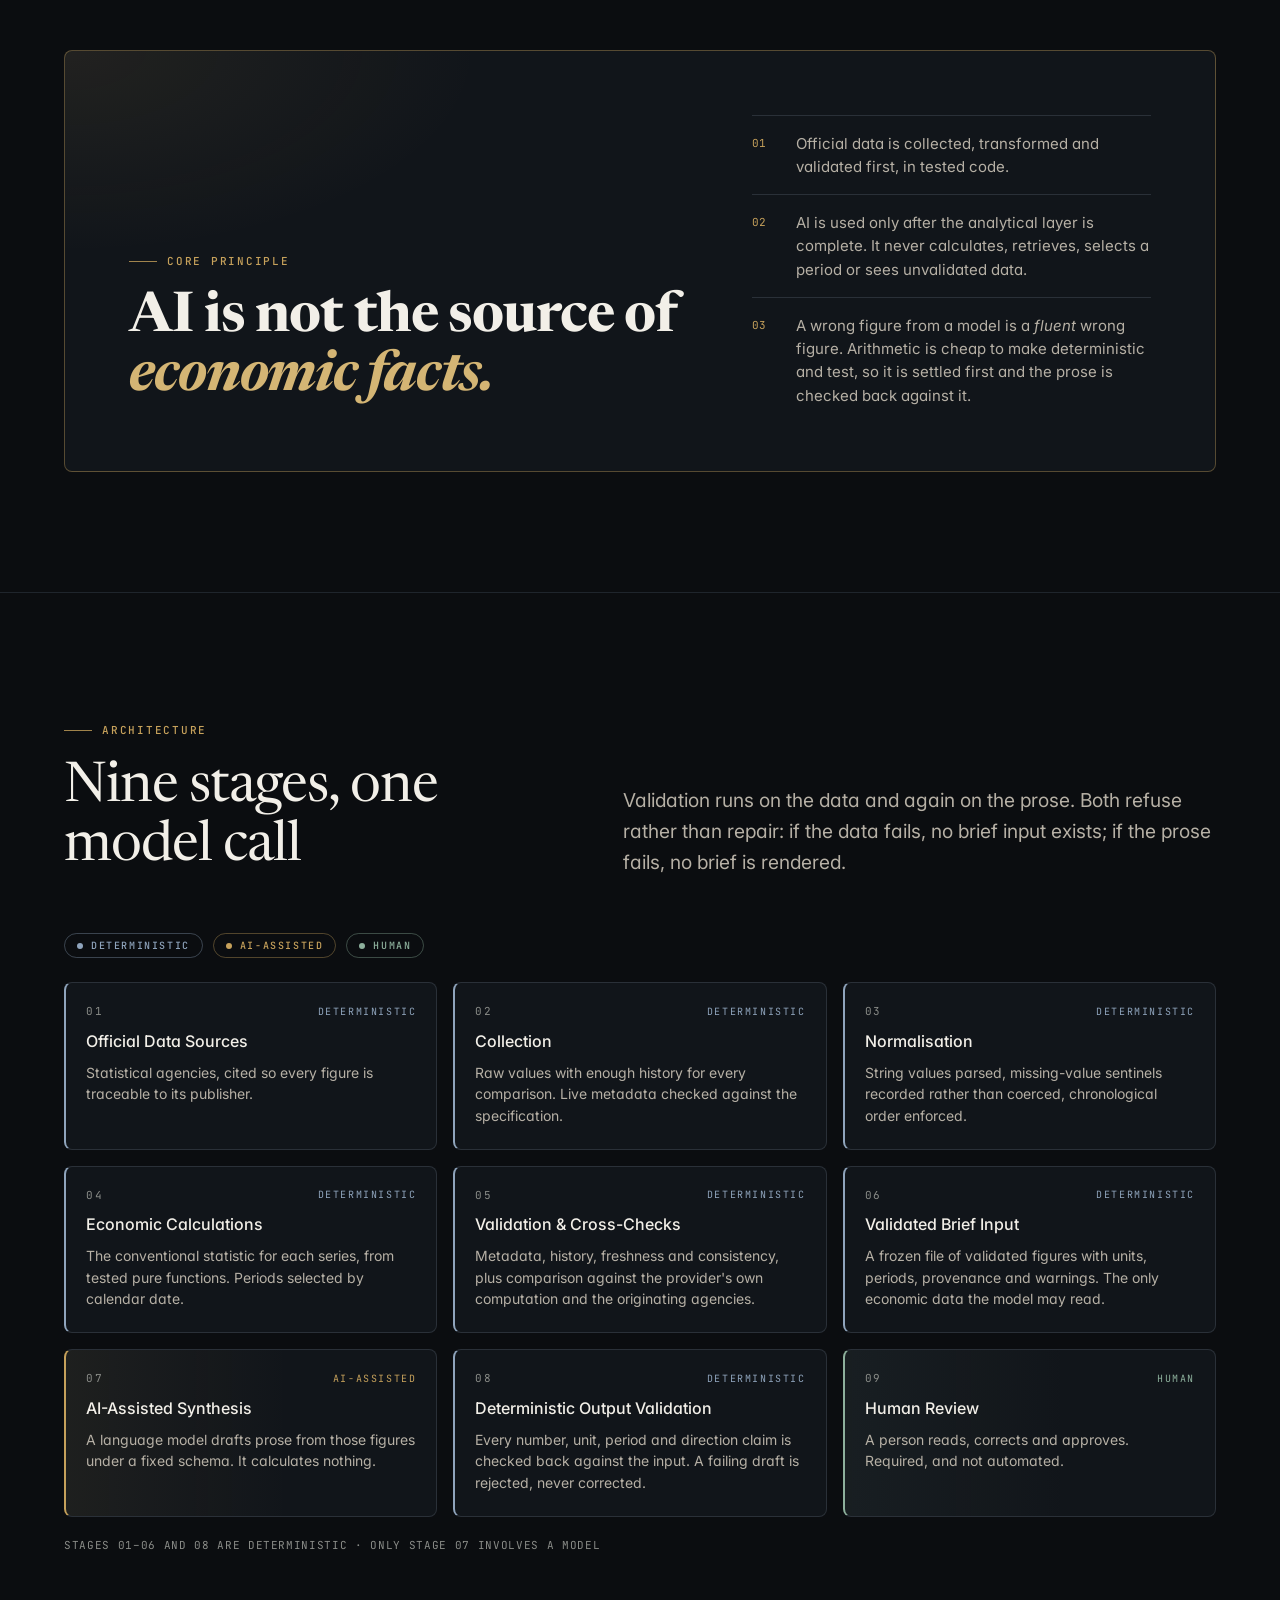
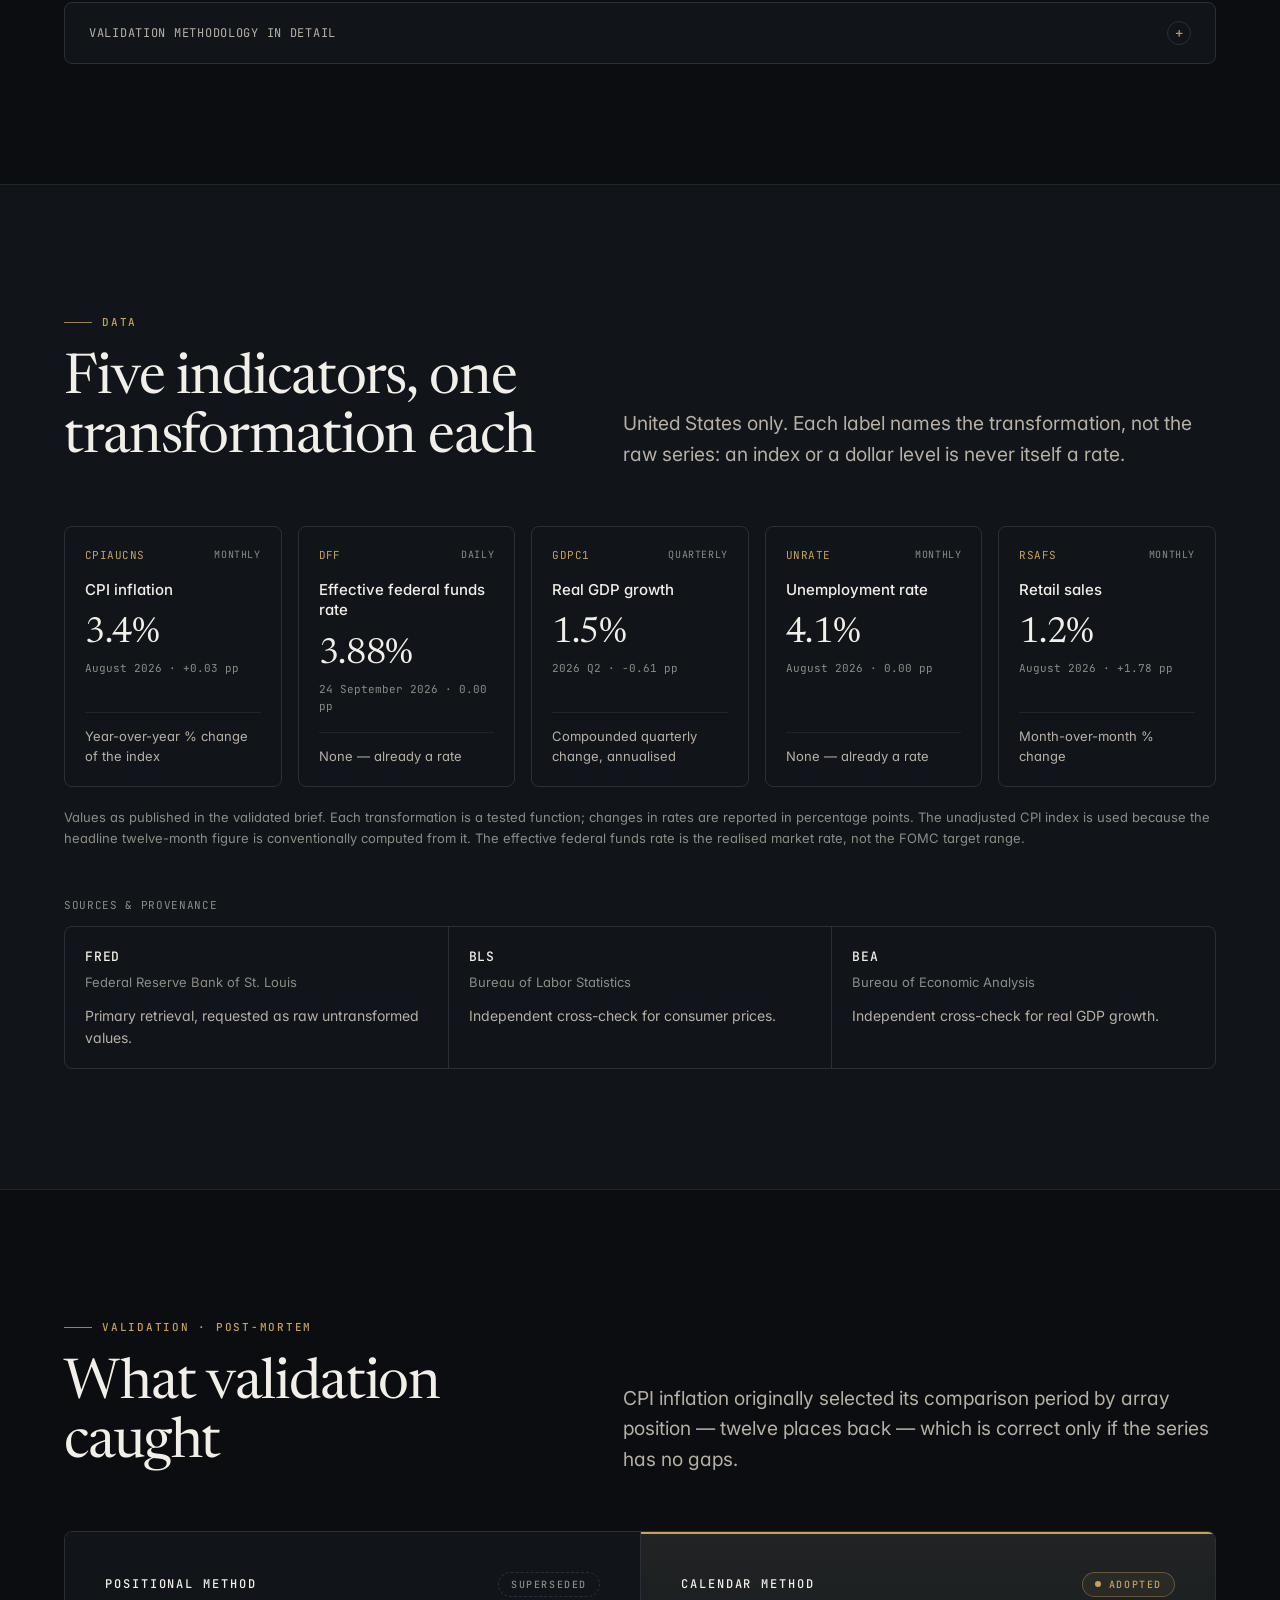
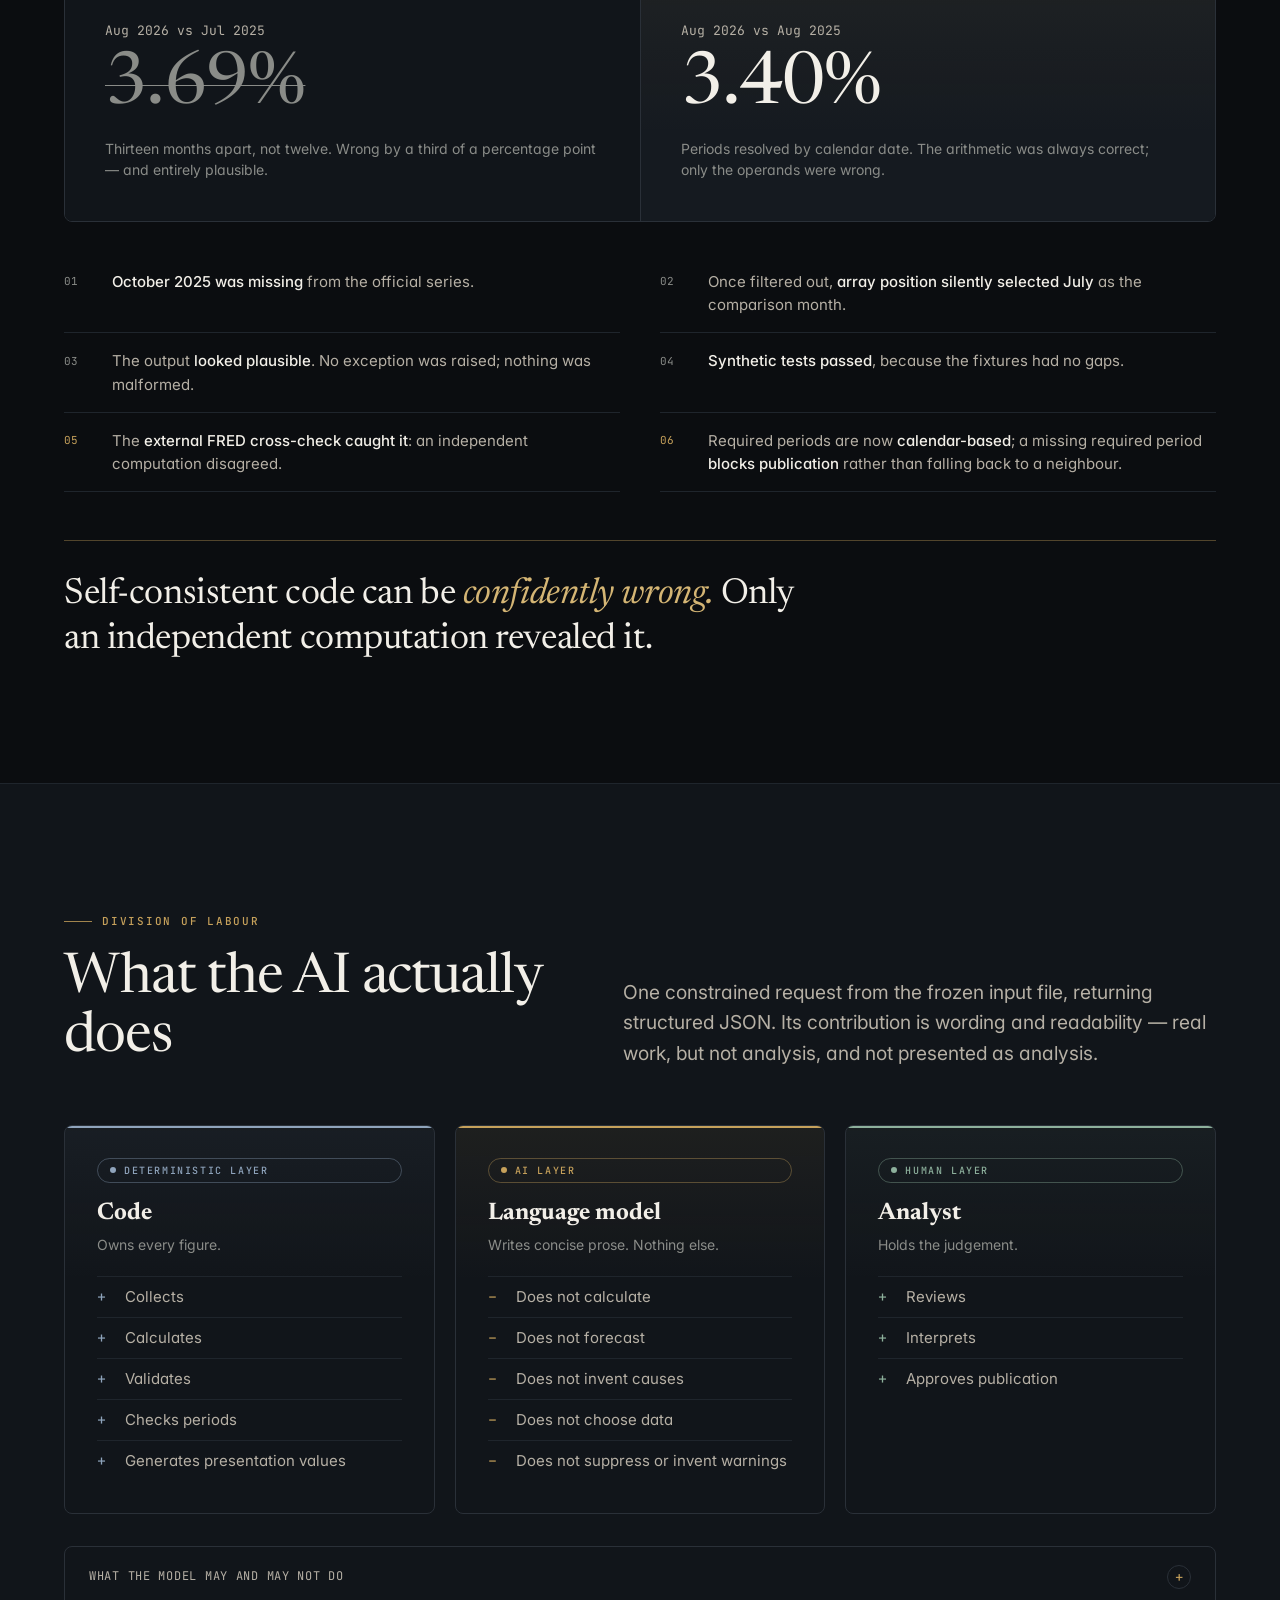
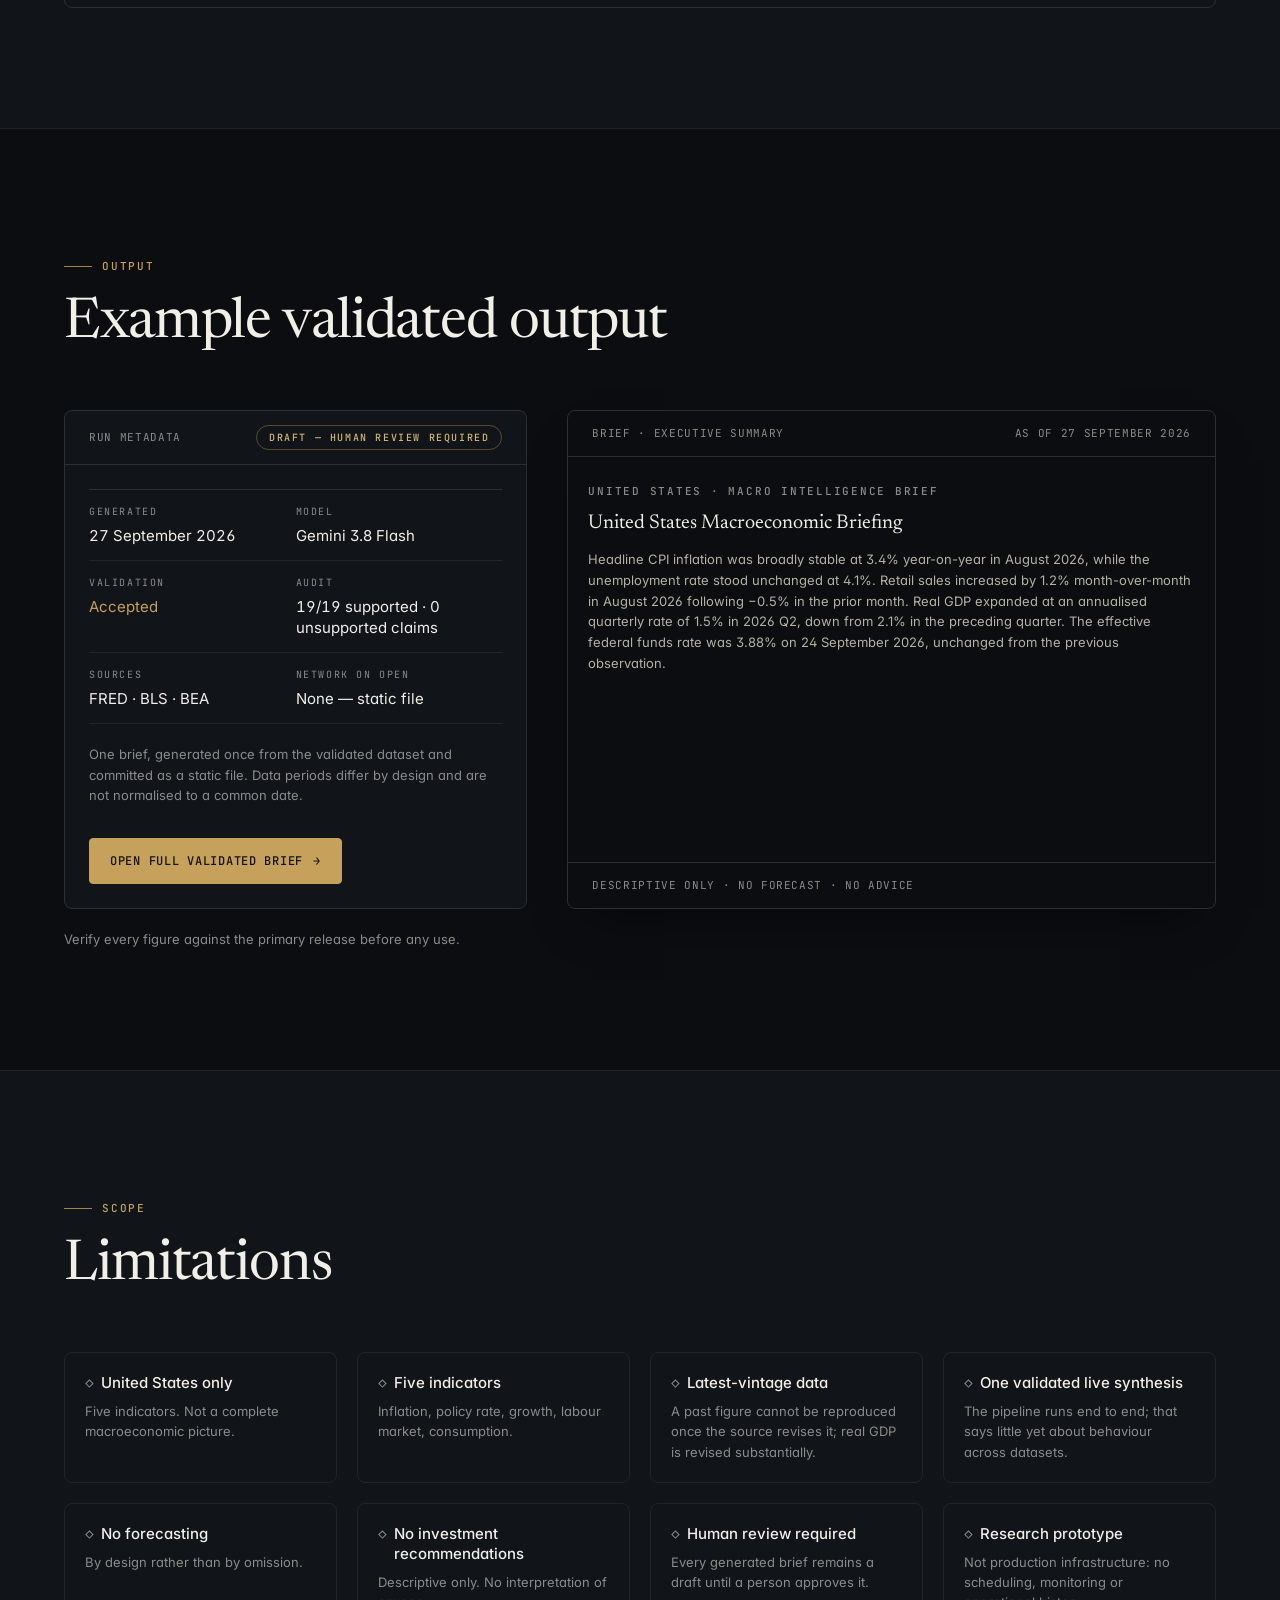
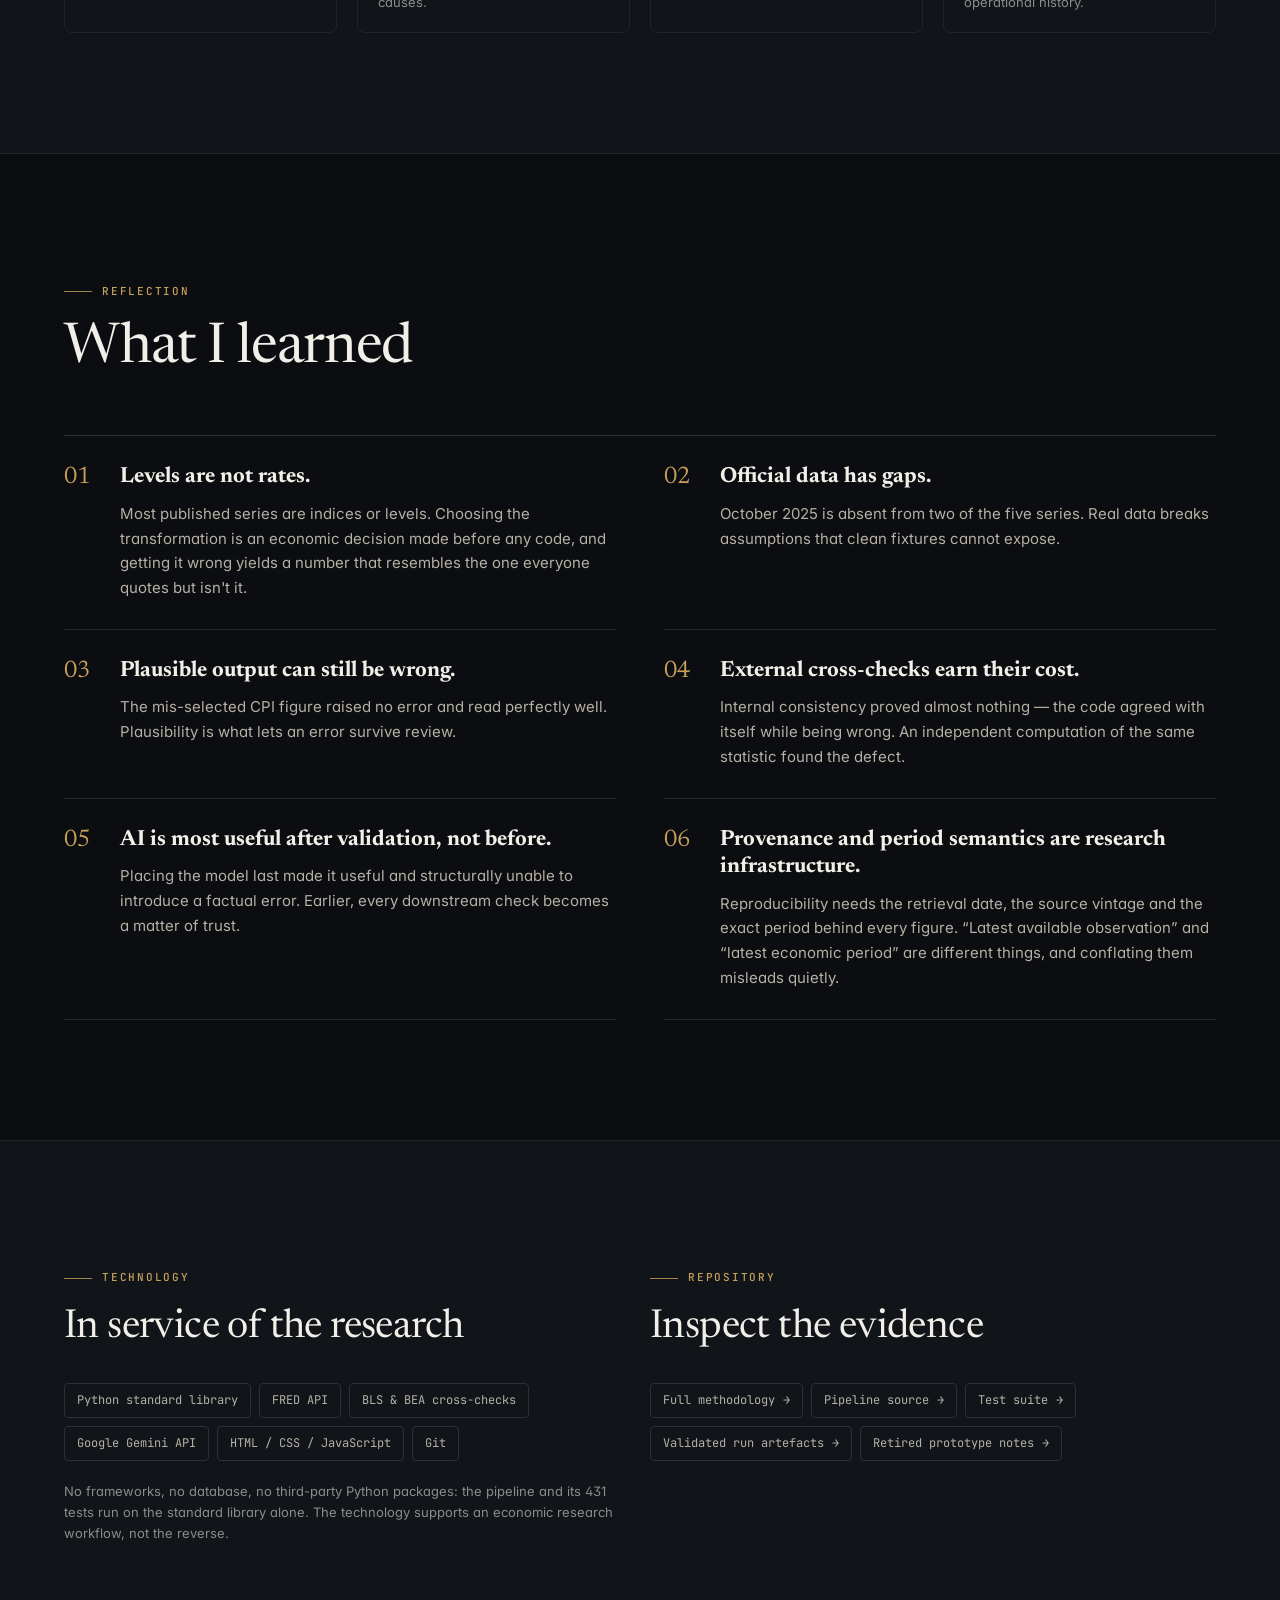
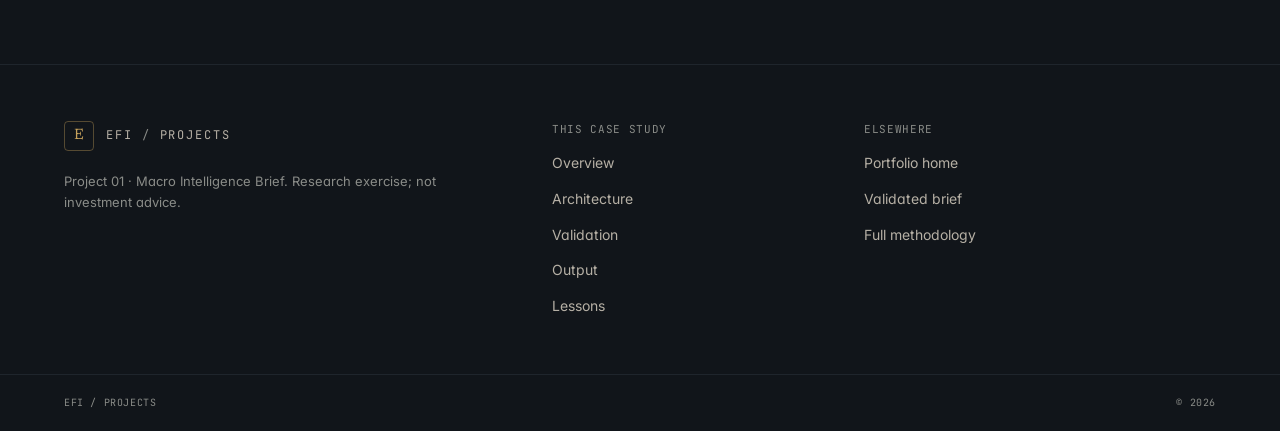
==== commit f68cc0d7: "Redesign portfolio with premium institutional finance aesthetic Dark institutional visual system (ch" ====
--- a/01 - Macro Intelligence Brief/index.html
+++ b/01 - Macro Intelligence Brief/index.html
@@ -1,387 +1,628 @@
 <!DOCTYPE html>
-<html lang="en">
+<html lang="en" class="no-js">
 <head>
   <meta charset="utf-8">
   <meta name="viewport" content="width=device-width, initial-scale=1">
   <title>Macro Intelligence Brief — Economic &amp; Financial Intelligence Projects</title>
   <meta name="description" content="Project 01 case study: a reproducible reading of the United States macroeconomic picture, where every statistic is computed and validated deterministically before a language model writes a word.">
+  <meta name="theme-color" content="#0B0D10">
+  <link rel="icon" href="data:image/svg+xml,%3Csvg xmlns='http://www.w3.org/2000/svg' viewBox='0 0 32 32'%3E%3Crect width='32' height='32' rx='4' fill='%230B0D10'/%3E%3Crect x='3.5' y='3.5' width='25' height='25' rx='3' fill='none' stroke='%23C6A15B'/%3E%3Ctext x='16' y='22' font-family='Georgia,serif' font-size='16' fill='%23C6A15B' text-anchor='middle'%3EE%3C/text%3E%3C/svg%3E">
 
   <link rel="preconnect" href="https://fonts.googleapis.com">
   <link rel="preconnect" href="https://fonts.gstatic.com" crossorigin>
-  <link href="https://fonts.googleapis.com/css2?family=Inter:wght@400;500;600&family=JetBrains+Mono:wght@400;500&display=swap" rel="stylesheet">
+  <link href="https://fonts.googleapis.com/css2?family=Inter:wght@400;500;600&family=JetBrains+Mono:wght@400;500&family=Newsreader:ital,opsz,wght@0,6..72,400;1,6..72,400&display=swap" rel="stylesheet">
 
   <link rel="stylesheet" href="../assets/css/base.css">
 </head>
 
 <body>
+  <a class="skip-link" href="#main">Skip to content</a>
 
   <!-- ====================================================================
        HEADER
        ==================================================================== -->
   <header class="site-header">
     <div class="container site-header__inner">
-      <a class="wordmark" href="../index.html">EFI<span class="wordmark__sep">/</span>Projects</a>
-      <a class="backlink" href="../index.html"><span aria-hidden="true">&#8592;</span> Portfolio</a>
+      <a class="backlink" href="../index.html"><span class="backlink__arrow" aria-hidden="true">&#8592;</span> Portfolio</a>
+      <nav class="site-nav site-nav--desktop" aria-label="Case study sections">
+        <a class="site-nav__link" href="#overview">Overview</a>
+        <a class="site-nav__link" href="#architecture">Architecture</a>
+        <a class="site-nav__link" href="#validation">Validation</a>
+        <a class="site-nav__link" href="#output">Output</a>
+        <a class="site-nav__link" href="#lessons">Lessons</a>
+        <a class="site-nav__link site-nav__cta" href="derived/brief.html">Brief</a>
+      </nav>
+      <a class="brand" href="../index.html" aria-label="EFI Projects home">
+        <span class="brand__mark" aria-hidden="true">E</span>
+      </a>
     </div>
+    <div class="subnav">
+      <nav class="site-nav" aria-label="Case study sections (compact)">
+        <a class="site-nav__link" href="#overview">Overview</a>
+        <a class="site-nav__link" href="#architecture">Architecture</a>
+        <a class="site-nav__link" href="#validation">Validation</a>
+        <a class="site-nav__link" href="#output">Output</a>
+        <a class="site-nav__link" href="#lessons">Lessons</a>
+        <a class="site-nav__link" href="derived/brief.html">Brief &#8594;</a>
+      </nav>
+    </div>
+    <span class="progress" aria-hidden="true"></span>
   </header>
 
-  <main id="top">
-
-    <!-- ==================================================================
-         PROJECT HEADER
-         ================================================================== -->
-    <div class="container page-head">
-      <div class="project-head rule-below">
+  <main id="main">
+
+    <!-- ==================================================================
+         1. PROJECT HERO
+         ================================================================== -->
+    <section class="page-hero" id="overview" aria-labelledby="page-title">
+      <div class="container page-hero__grid">
         <div>
-          <p class="eyebrow">Project 01</p>
-          <h1 class="title-lg mt-1">Macro Intelligence Brief</h1>
-          <p class="meta mt-1">Official data <span class="arrow" aria-hidden="true">&#8594;</span> Deterministic calculation <span class="arrow" aria-hidden="true">&#8594;</span> AI-assisted synthesis</p>
-        </div>
-        <span class="pill pill--active"><span class="pill__dot" aria-hidden="true"></span>Completed</span>
-      </div>
+          <div class="page-hero__tags">
+            <span class="eyebrow eyebrow--gold">Project 01</span>
+            <span class="pill pill--complete"><span class="pill__dot" aria-hidden="true"></span>Completed</span>
+            <span class="pill">Economics / Markets / Applied AI</span>
+          </div>
+          <h1 class="display-xl page-hero__title" id="page-title">Macro Intelligence <em>Brief</em></h1>
+          <p class="lede page-hero__lede">
+            A reproducible reading of the United States macroeconomic picture, where every
+            statistic is computed and validated deterministically before a language model writes
+            a word.
+          </p>
+          <div class="btn-group page-hero__ctas">
+            <a class="btn btn--primary" href="derived/brief.html">View Validated Brief <span class="btn__arrow" aria-hidden="true">&#8594;</span></a>
+            <a class="btn btn--ghost" href="#architecture">Methodology <span class="btn__arrow" aria-hidden="true">&#8595;</span></a>
+          </div>
+        </div>
+
+        <aside class="panel panel--raised" aria-label="Pipeline at a glance">
+          <div class="panel__head">
+            <span class="label">Pipeline at a glance</span>
+            <span class="panel__dots" aria-hidden="true"><span></span><span></span><span></span></span>
+          </div>
+          <div class="panel__body">
+            <ul class="metric-list">
+              <li class="metric-row">
+                <span class="metric-row__name">Deterministic stages</span>
+                <span class="metric-row__meta">Collect &middot; calculate &middot; validate</span>
+                <span class="metric-row__value"><span class="figure metric-row__figure">7 / 9</span></span>
+              </li>
+              <li class="metric-row">
+                <span class="metric-row__name">Model-assisted stages</span>
+                <span class="metric-row__meta">Prose only, checked afterwards</span>
+                <span class="metric-row__value"><span class="figure metric-row__figure">1 / 9</span></span>
+              </li>
+              <li class="metric-row">
+                <span class="metric-row__name">Test suite</span>
+                <span class="metric-row__meta">Standard library only</span>
+                <span class="metric-row__value"><span class="figure metric-row__figure">431</span></span>
+              </li>
+              <li class="metric-row">
+                <span class="metric-row__name">Factual audit</span>
+                <span class="metric-row__meta">0 unsupported claims</span>
+                <span class="metric-row__value"><span class="figure metric-row__figure">19 / 19</span></span>
+              </li>
+            </ul>
+          </div>
+          <div class="panel__foot">
+            <ul class="flow" aria-label="Pipeline summary">
+              <li class="flow__det">Official data</li>
+              <li class="flow__det">Validated</li>
+              <li class="flow__ai">AI prose</li>
+              <li class="flow__human">Human review</li>
+            </ul>
+          </div>
+        </aside>
+      </div>
+    </section>
+
+    <!-- ==================================================================
+         2. QUICK FACTS
+         ================================================================== -->
+    <div class="container">
+      <dl class="facts" aria-label="Quick facts" data-reveal>
+        <div class="fact"><dt>Domain</dt><dd>US Macroeconomics</dd></div>
+        <div class="fact"><dt>Indicators</dt><dd class="fact__big tnum">5</dd></div>
+        <div class="fact"><dt>Sources</dt><dd>FRED / BLS / BEA</dd></div>
+        <div class="fact"><dt>Calculation</dt><dd>Deterministic Python</dd></div>
+        <div class="fact"><dt>AI role</dt><dd>Language synthesis only</dd></div>
+        <div class="fact"><dt>Validation</dt><dd>431 tests + factual audit</dd></div>
+        <div class="fact"><dt>Output</dt><dd>Human-reviewed macro brief</dd></div>
+      </dl>
     </div>
 
     <!-- ==================================================================
-         CASE STUDY BODY
-         ================================================================== -->
-    <div class="container page-body">
-      <dl class="defs">
-
-        <!-- 1. THE PROBLEM -->
-        <div class="def-row">
-          <dt>The Problem</dt>
-          <dd>
-            <p class="prose">
+         3. PROBLEM / APPROACH
+         ================================================================== -->
+    <section class="section section--flush" aria-labelledby="problem-title">
+      <div class="container">
+        <div class="section-head" data-reveal>
+          <p class="eyebrow eyebrow--gold eyebrow--rule">Context</p>
+          <h2 class="display-lg mt-2" id="problem-title">Problem and approach</h2>
+        </div>
+        <div class="duo">
+          <div class="duo__col" data-reveal>
+            <span class="label">The problem</span>
+            <h3 class="duo__title">Repetitive to do, and easy to do badly.</h3>
+            <p class="body">
               Reading the macroeconomic picture means consulting several official sources by hand,
-              retrieving each indicator separately, and comparing the latest print with its previous
-              reading. The work is repetitive and adds no analytical value in itself.
+              retrieving each indicator separately, and comparing the latest print with its
+              previous reading. The work adds no analytical value in itself.
             </p>
-            <p class="prose">
-              It is also easy to do badly. Most published series are levels or indices, not rates, so
-              comparing two adjacent observations does not produce the statistic an economist would
-              quote. A consumer price index rising is not the same statement as inflation
-              accelerating.
+            <p class="body">
+              Most published series are levels or indices, not rates. A consumer price index
+              rising is not the same statement as inflation accelerating.
             </p>
-          </dd>
-        </div>
-
-        <!-- 2. THE EXPERIMENT -->
-        <div class="def-row">
-          <dt>The Experiment</dt>
-          <dd>
-            <p class="prose">
-              Delegate collection and computation entirely to tested code, then test whether a
-              language model can turn already-validated statistics into a concise briefing.
+          </div>
+          <div class="duo__col duo__col--accent" data-reveal>
+            <span class="label">The approach</span>
+            <h3 class="duo__title">Delegate collection and computation to tested code.</h3>
+            <p class="body">
+              Then test whether a language model can turn already-validated statistics into a
+              concise briefing. The question is deliberately narrow &mdash; not &ldquo;can a model
+              analyse the economy?&rdquo;, but:
             </p>
-            <p class="prose">
-              The question is deliberately narrow. Not &ldquo;can a model analyse the economy?&rdquo;,
-              but: <span class="emphasis">given correct figures, can it describe them accurately
-              without introducing numbers of its own?</span>
-            </p>
-          </dd>
-        </div>
-
-        <!-- 3. WHY CALCULATION PRECEDES AI -->
-        <div class="def-row">
-          <dt>Why Calculation Precedes AI</dt>
-          <dd>
-            <div class="note note--accent">
-              <p><span class="prose emphasis">AI is not the source of economic facts.</span></p>
-              <p>
-                The pipeline retrieves official data, computes and validates every statistic in tested
-                code, and only then passes finished figures to a language model as a constrained
-                language layer. The model never calculates, never retrieves, never selects a period and
-                never sees unvalidated data.
+            <p class="duo__quote">Given correct figures, can it describe them accurately without introducing numbers of its own?</p>
+          </div>
+        </div>
+      </div>
+    </section>
+
+    <!-- ==================================================================
+         4. CORE PRINCIPLE
+         ================================================================== -->
+    <section class="section section--flush" aria-labelledby="principle-title">
+      <div class="container">
+        <div class="principle" data-reveal>
+          <div class="principle__grid">
+            <div>
+              <p class="eyebrow eyebrow--gold eyebrow--rule">Core principle</p>
+              <h2 class="principle__statement" id="principle-title">AI is not the source of <em>economic facts.</em></h2>
+            </div>
+            <div class="principle__support">
+              <p class="principle__step"><span>01</span><span>Official data is collected, transformed and validated first, in tested code.</span></p>
+              <p class="principle__step"><span>02</span><span>AI is used only after the analytical layer is complete. It never calculates, retrieves, selects a period or sees unvalidated data.</span></p>
+              <p class="principle__step"><span>03</span><span>A wrong figure from a model is a <em>fluent</em> wrong figure. Arithmetic is cheap to make deterministic and test, so it is settled first and the prose is checked back against it.</span></p>
+            </div>
+          </div>
+        </div>
+      </div>
+    </section>
+
+    <!-- ==================================================================
+         5. ARCHITECTURE
+         ================================================================== -->
+    <section class="section" id="architecture" aria-labelledby="arch-title">
+      <div class="container">
+        <div class="section-head section-head--split" data-reveal>
+          <div>
+            <p class="eyebrow eyebrow--gold eyebrow--rule">Architecture</p>
+            <h2 class="display-lg mt-2" id="arch-title">Nine stages, one model call</h2>
+          </div>
+          <p class="lede">Validation runs on the data and again on the prose. Both refuse rather than repair: if the data fails, no brief input exists; if the prose fails, no brief is rendered.</p>
+        </div>
+
+        <ul class="legend" aria-label="Legend">
+          <li class="pill pill--det"><span class="pill__dot" aria-hidden="true"></span>Deterministic</li>
+          <li class="pill pill--ai"><span class="pill__dot" aria-hidden="true"></span>AI-assisted</li>
+          <li class="pill pill--human"><span class="pill__dot" aria-hidden="true"></span>Human</li>
+        </ul>
+
+        <ol class="pipeline" data-reveal>
+          <li class="stage stage--det">
+            <div class="stage__top"><span class="stage__num">01</span><span class="stage__kind">Deterministic</span></div>
+            <p class="stage__name">Official Data Sources</p>
+            <p class="stage__desc">Statistical agencies, cited so every figure is traceable to its publisher.</p>
+          </li>
+          <li class="stage stage--det">
+            <div class="stage__top"><span class="stage__num">02</span><span class="stage__kind">Deterministic</span></div>
+            <p class="stage__name">Collection</p>
+            <p class="stage__desc">Raw values with enough history for every comparison. Live metadata checked against the specification.</p>
+          </li>
+          <li class="stage stage--det">
+            <div class="stage__top"><span class="stage__num">03</span><span class="stage__kind">Deterministic</span></div>
+            <p class="stage__name">Normalisation</p>
+            <p class="stage__desc">String values parsed, missing-value sentinels recorded rather than coerced, chronological order enforced.</p>
+          </li>
+          <li class="stage stage--det">
+            <div class="stage__top"><span class="stage__num">04</span><span class="stage__kind">Deterministic</span></div>
+            <p class="stage__name">Economic Calculations</p>
+            <p class="stage__desc">The conventional statistic for each series, from tested pure functions. Periods selected by calendar date.</p>
+          </li>
+          <li class="stage stage--det">
+            <div class="stage__top"><span class="stage__num">05</span><span class="stage__kind">Deterministic</span></div>
+            <p class="stage__name">Validation &amp; Cross-Checks</p>
+            <p class="stage__desc">Metadata, history, freshness and consistency, plus comparison against the provider's own computation and the originating agencies.</p>
+          </li>
+          <li class="stage stage--det">
+            <div class="stage__top"><span class="stage__num">06</span><span class="stage__kind">Deterministic</span></div>
+            <p class="stage__name">Validated Brief Input</p>
+            <p class="stage__desc">A frozen file of validated figures with units, periods, provenance and warnings. The only economic data the model may read.</p>
+          </li>
+          <li class="stage stage--ai">
+            <div class="stage__top"><span class="stage__num">07</span><span class="stage__kind">AI-assisted</span></div>
+            <p class="stage__name">AI-Assisted Synthesis</p>
+            <p class="stage__desc">A language model drafts prose from those figures under a fixed schema. It calculates nothing.</p>
+          </li>
+          <li class="stage stage--det">
+            <div class="stage__top"><span class="stage__num">08</span><span class="stage__kind">Deterministic</span></div>
+            <p class="stage__name">Deterministic Output Validation</p>
+            <p class="stage__desc">Every number, unit, period and direction claim is checked back against the input. A failing draft is rejected, never corrected.</p>
+          </li>
+          <li class="stage stage--human">
+            <div class="stage__top"><span class="stage__num">09</span><span class="stage__kind">Human</span></div>
+            <p class="stage__name">Human Review</p>
+            <p class="stage__desc">A person reads, corrects and approves. Required, and not automated.</p>
+          </li>
+        </ol>
+        <p class="pipeline-caption">Stages 01&ndash;06 and 08 are deterministic &middot; only stage 07 involves a model</p>
+
+        <div class="mt-4" data-reveal>
+          <details class="accordion">
+            <summary>Validation methodology in detail</summary>
+            <div class="accordion__body">
+              <div class="grid grid--2">
+                <div class="method-card">
+                  <span class="pill pill--det">Data</span>
+                  <p class="method-card__title">On the data</p>
+                  <p class="method-card__body">Source metadata must match the declared frequency and seasonal-adjustment basis. Required calendar periods must exist. Values must be finite, dates unique and ordered.</p>
+                </div>
+                <div class="method-card">
+                  <span class="pill pill--det">Cross-check</span>
+                  <p class="method-card__title">Same-source cross-check</p>
+                  <p class="method-card__body">Our figure against the provider's own transformation of the same series, to 0.001 percentage points. A wider gap blocks publication.</p>
+                </div>
+                <div class="method-card">
+                  <span class="pill pill--det">Agencies</span>
+                  <p class="method-card__title">Independent agency spot-check</p>
+                  <p class="method-card__body">CPI matched the BLS index exactly. Real GDP growth agreed with BEA to within its one-decimal publication rounding.</p>
+                </div>
+                <div class="method-card">
+                  <span class="pill pill--ai">Prose</span>
+                  <p class="method-card__title">On the prose</p>
+                  <p class="method-card__body">Every number must match a supplied display value, periods must use the readable label, percent and percentage points may not be interchanged, warnings must be carried through, and forecasting, causal claims, market commentary and advice are rejected.</p>
+                </div>
+              </div>
+            </div>
+          </details>
+        </div>
+      </div>
+    </section>
+
+    <!-- ==================================================================
+         6. DATA / INDICATORS
+         ================================================================== -->
+    <section class="section section--alt" aria-labelledby="data-title">
+      <div class="container">
+        <div class="section-head section-head--split" data-reveal>
+          <div>
+            <p class="eyebrow eyebrow--gold eyebrow--rule">Data</p>
+            <h2 class="display-lg mt-2" id="data-title">Five indicators, one transformation each</h2>
+          </div>
+          <p class="lede">United States only. Each label names the transformation, not the raw series: an index or a dollar level is never itself a rate.</p>
+        </div>
+
+        <div class="indicators-grid">
+          <article class="indicator" data-reveal>
+            <div class="indicator__top"><span class="indicator__series">CPIAUCNS</span><span class="indicator__freq">Monthly</span></div>
+            <h3 class="indicator__name">CPI inflation</h3>
+            <p class="figure indicator__value">3.4%</p>
+            <p class="indicator__period">August 2026 &middot; +0.03 pp</p>
+            <p class="indicator__transform">Year-over-year % change of the index</p>
+          </article>
+          <article class="indicator" data-reveal>
+            <div class="indicator__top"><span class="indicator__series">DFF</span><span class="indicator__freq">Daily</span></div>
+            <h3 class="indicator__name">Effective federal funds rate</h3>
+            <p class="figure indicator__value">3.88%</p>
+            <p class="indicator__period">24 September 2026 &middot; 0.00 pp</p>
+            <p class="indicator__transform">None &mdash; already a rate</p>
+          </article>
+          <article class="indicator" data-reveal>
+            <div class="indicator__top"><span class="indicator__series">GDPC1</span><span class="indicator__freq">Quarterly</span></div>
+            <h3 class="indicator__name">Real GDP growth</h3>
+            <p class="figure indicator__value">1.5%</p>
+            <p class="indicator__period">2026 Q2 &middot; &minus;0.61 pp</p>
+            <p class="indicator__transform">Compounded quarterly change, annualised</p>
+          </article>
+          <article class="indicator" data-reveal>
+            <div class="indicator__top"><span class="indicator__series">UNRATE</span><span class="indicator__freq">Monthly</span></div>
+            <h3 class="indicator__name">Unemployment rate</h3>
+            <p class="figure indicator__value">4.1%</p>
+            <p class="indicator__period">August 2026 &middot; 0.00 pp</p>
+            <p class="indicator__transform">None &mdash; already a rate</p>
+          </article>
+          <article class="indicator" data-reveal>
+            <div class="indicator__top"><span class="indicator__series">RSAFS</span><span class="indicator__freq">Monthly</span></div>
+            <h3 class="indicator__name">Retail sales</h3>
+            <p class="figure indicator__value">1.2%</p>
+            <p class="indicator__period">August 2026 &middot; +1.78 pp</p>
+            <p class="indicator__transform">Month-over-month % change</p>
+          </article>
+        </div>
+        <p class="small mt-2">
+          Values as published in the validated brief. Each transformation is a tested function; changes in rates are reported
+          in percentage points. The unadjusted CPI index is used because the headline twelve-month figure is conventionally
+          computed from it. The effective federal funds rate is the realised market rate, not the FOMC target range.
+        </p>
+
+        <div class="mt-4" data-reveal>
+          <p class="label">Sources &amp; provenance</p>
+          <div class="sources mt-1">
+            <div class="source">
+              <p class="source__code">FRED</p>
+              <p class="source__name">Federal Reserve Bank of St. Louis</p>
+              <p class="source__role">Primary retrieval, requested as raw untransformed values.</p>
+            </div>
+            <div class="source">
+              <p class="source__code">BLS</p>
+              <p class="source__name">Bureau of Labor Statistics</p>
+              <p class="source__role">Independent cross-check for consumer prices.</p>
+            </div>
+            <div class="source">
+              <p class="source__code">BEA</p>
+              <p class="source__name">Bureau of Economic Analysis</p>
+              <p class="source__role">Independent cross-check for real GDP growth.</p>
+            </div>
+          </div>
+        </div>
+      </div>
+    </section>
+
+    <!-- ==================================================================
+         7. VALIDATION STORY
+         ================================================================== -->
+    <section class="section" id="validation" aria-labelledby="validation-title">
+      <div class="container">
+        <div class="section-head section-head--split" data-reveal>
+          <div>
+            <p class="eyebrow eyebrow--gold eyebrow--rule">Validation &middot; Post-mortem</p>
+            <h2 class="display-lg mt-2" id="validation-title">What validation caught</h2>
+          </div>
+          <p class="lede">
+            CPI inflation originally selected its comparison period by array position &mdash;
+            twelve places back &mdash; which is correct only if the series has no gaps.
+          </p>
+        </div>
+
+        <div class="compare" data-reveal>
+          <div class="compare__col compare__col--superseded">
+            <div class="compare__head">
+              <span class="compare__method">Positional method</span>
+              <span class="pill pill--planned">Superseded</span>
+            </div>
+            <p class="compare__periods">Aug 2026 vs Jul 2025</p>
+            <p class="figure compare__figure">3.69%</p>
+            <p class="compare__note">Thirteen months apart, not twelve. Wrong by a third of a percentage point &mdash; and entirely plausible.</p>
+          </div>
+          <div class="compare__col compare__col--adopted">
+            <div class="compare__head">
+              <span class="compare__method">Calendar method</span>
+              <span class="pill pill--complete"><span class="pill__dot" aria-hidden="true"></span>Adopted</span>
+            </div>
+            <p class="compare__periods">Aug 2026 vs Aug 2025</p>
+            <p class="figure compare__figure">3.40%</p>
+            <p class="compare__note">Periods resolved by calendar date. The arithmetic was always correct; only the operands were wrong.</p>
+          </div>
+        </div>
+
+        <ol class="timeline mt-3" data-reveal>
+          <li class="timeline__item"><span><strong>October 2025 was missing</strong> from the official series.</span></li>
+          <li class="timeline__item"><span>Once filtered out, <strong>array position silently selected July</strong> as the comparison month.</span></li>
+          <li class="timeline__item"><span>The output <strong>looked plausible</strong>. No exception was raised; nothing was malformed.</span></li>
+          <li class="timeline__item"><span><strong>Synthetic tests passed</strong>, because the fixtures had no gaps.</span></li>
+          <li class="timeline__item timeline__item--resolve"><span>The <strong>external FRED cross-check caught it</strong>: an independent computation disagreed.</span></li>
+          <li class="timeline__item timeline__item--resolve"><span>Required periods are now <strong>calendar-based</strong>; a missing required period <strong>blocks publication</strong> rather than falling back to a neighbour.</span></li>
+        </ol>
+
+        <div class="thesis mt-4" data-reveal>
+          <p class="thesis__text">Self-consistent code can be <em>confidently wrong.</em> Only an independent computation revealed it.</p>
+        </div>
+      </div>
+    </section>
+
+    <!-- ==================================================================
+         8. AI ROLE
+         ================================================================== -->
+    <section class="section section--alt" aria-labelledby="ai-title">
+      <div class="container">
+        <div class="section-head section-head--split" data-reveal>
+          <div>
+            <p class="eyebrow eyebrow--gold eyebrow--rule">Division of labour</p>
+            <h2 class="display-lg mt-2" id="ai-title">What the AI actually does</h2>
+          </div>
+          <p class="lede">One constrained request from the frozen input file, returning structured JSON. Its contribution is wording and readability &mdash; real work, but not analysis, and not presented as analysis.</p>
+        </div>
+
+        <div class="layers">
+          <article class="layer layer--det" data-reveal>
+            <span class="pill pill--det"><span class="pill__dot" aria-hidden="true"></span>Deterministic layer</span>
+            <h3 class="layer__title">Code</h3>
+            <p class="layer__role">Owns every figure.</p>
+            <ul class="layer__list">
+              <li>Collects</li>
+              <li>Calculates</li>
+              <li>Validates</li>
+              <li>Checks periods</li>
+              <li>Generates presentation values</li>
+            </ul>
+          </article>
+          <article class="layer layer--ai" data-reveal>
+            <span class="pill pill--ai"><span class="pill__dot" aria-hidden="true"></span>AI layer</span>
+            <h3 class="layer__title">Language model</h3>
+            <p class="layer__role">Writes concise prose. Nothing else.</p>
+            <ul class="layer__list layer__list--not">
+              <li>Does not calculate</li>
+              <li>Does not forecast</li>
+              <li>Does not invent causes</li>
+              <li>Does not choose data</li>
+              <li>Does not suppress or invent warnings</li>
+            </ul>
+          </article>
+          <article class="layer layer--human" data-reveal>
+            <span class="pill pill--human"><span class="pill__dot" aria-hidden="true"></span>Human layer</span>
+            <h3 class="layer__title">Analyst</h3>
+            <p class="layer__role">Holds the judgement.</p>
+            <ul class="layer__list">
+              <li>Reviews</li>
+              <li>Interprets</li>
+              <li>Approves publication</li>
+            </ul>
+          </article>
+        </div>
+
+        <div class="mt-3" data-reveal>
+          <details class="accordion">
+            <summary>What the model may and may not do</summary>
+            <div class="accordion__body">
+              <div class="table-wrap">
+                <table class="data-table">
+                  <caption>The model receives figures already rounded, with units, periods and provenance attached.</caption>
+                  <thead><tr><th scope="col">It may</th><th scope="col">It may not</th></tr></thead>
+                  <tbody>
+                    <tr><td>Describe a figure using the supplied display string</td><td>Compute, adjust, infer or recall any statistic</td></tr>
+                    <tr><td>State the comparison basis and source series</td><td>Retrieve data, or choose an observation period</td></tr>
+                    <tr><td>Explain a data-quality warning</td><td>Suppress a warning, or invent one</td></tr>
+                    <tr><td>Write within five fixed sections</td><td>Forecast, or give investment advice</td></tr>
+                    <tr><td>&mdash;</td><td>Explain <em>why</em> anything happened</td></tr>
+                  </tbody>
+                </table>
+              </div>
+            </div>
+          </details>
+        </div>
+      </div>
+    </section>
+
+    <!-- ==================================================================
+         9. EXAMPLE OUTPUT
+         ================================================================== -->
+    <section class="section" id="output" aria-labelledby="output-title">
+      <div class="container">
+        <div class="section-head" data-reveal>
+          <p class="eyebrow eyebrow--gold eyebrow--rule">Output</p>
+          <h2 class="display-lg mt-2" id="output-title">Example validated output</h2>
+        </div>
+
+        <div class="output">
+          <div class="panel" data-reveal>
+            <div class="panel__head">
+              <span class="label">Run metadata</span>
+              <span class="pill pill--draft">Draft &mdash; human review required</span>
+            </div>
+            <div class="panel__body">
+              <dl class="meta-grid">
+                <div><dt>Generated</dt><dd class="tnum">27 September 2026</dd></div>
+                <div><dt>Model</dt><dd>Gemini 3.8 Flash</dd></div>
+                <div><dt>Validation</dt><dd class="is-gold">Accepted</dd></div>
+                <div><dt>Audit</dt><dd class="tnum">19/19 supported &middot; 0 unsupported claims</dd></div>
+                <div><dt>Sources</dt><dd>FRED &middot; BLS &middot; BEA</dd></div>
+                <div><dt>Network on open</dt><dd>None &mdash; static file</dd></div>
+              </dl>
+              <p class="small mt-2">
+                One brief, generated once from the validated dataset and committed as a static file.
+                Data periods differ by design and are not normalised to a common date.
               </p>
-            </div>
-            <p class="prose mt-4">
-              The reasoning is practical. A wrong figure from a language model is a
-              <span class="emphasis">fluent</span> wrong figure, and fluency is what makes it
-              dangerous &mdash; the reader gets no cue. Arithmetic is cheap to make deterministic and
-              cheap to test, so it is settled first, and the prose is then checked back against it.
-            </p>
-          </dd>
-        </div>
-
-        <!-- 4. DATA SOURCES -->
-        <div class="def-row">
-          <dt>Data Sources</dt>
-          <dd>
-            <p class="prose mb-3">
-              All figures come from official statistical sources, and none is accepted without
-              provenance.
-            </p>
-            <dl class="indicators indicators--stacked">
-              <div><dt>FRED &mdash; Federal Reserve Bank of St. Louis</dt>
-              <dd>Primary retrieval, requested as raw untransformed values.</dd></div>
-              <div><dt>BLS &mdash; Bureau of Labor Statistics</dt>
-              <dd>Independent cross-check for consumer prices.</dd></div>
-              <div><dt>BEA &mdash; Bureau of Economic Analysis</dt>
-              <dd>Independent cross-check for real GDP growth.</dd></div>
-            </dl>
-          </dd>
-        </div>
-
-        <!-- 5. THE FIVE INDICATORS -->
-        <div class="def-row">
-          <dt>The Five Indicators</dt>
-          <dd>
-            <p class="prose mb-3">
-              United States only. Each label names the <span class="emphasis">transformation</span>,
-              not the raw series: an index or a dollar level is never itself a rate.
-            </p>
-            <div class="data-table-wrap">
-              <table class="data-table">
-                <caption>Each transformation is a tested function. Changes in rates are reported in percentage points, changes in levels as percentage changes.</caption>
-                <thead>
-                  <tr>
-                    <th scope="col">Indicator</th><th scope="col">Series</th>
-                    <th scope="col">Transformation</th><th scope="col">Frequency</th>
-                  </tr>
-                </thead>
-                <tbody>
-                  <tr><td class="name">CPI inflation</td><td class="series">CPIAUCNS</td><td>Year-over-year % change of the index</td><td class="num">Monthly</td></tr>
-                  <tr><td class="name">Effective federal funds rate</td><td class="series">DFF</td><td>None &mdash; already a rate</td><td class="num">Daily</td></tr>
-                  <tr><td class="name">Real GDP growth</td><td class="series">GDPC1</td><td>Compounded quarterly change, annualised</td><td class="num">Quarterly</td></tr>
-                  <tr><td class="name">Unemployment rate</td><td class="series">UNRATE</td><td>None &mdash; already a rate</td><td class="num">Monthly</td></tr>
-                  <tr><td class="name">Retail sales</td><td class="series">RSAFS</td><td>Month-over-month % change</td><td class="num">Monthly</td></tr>
-                </tbody>
-              </table>
-            </div>
-            <p class="small-print mt-3">
-              The unadjusted CPI index is used because the headline twelve-month figure is
-              conventionally computed from it. The effective federal funds rate is the realised market
-              rate, not the FOMC target range.</p>
-          </dd>
-        </div>
-
-        <!-- 6. ARCHITECTURE -->
-        <div class="def-row">
-          <dt>Architecture</dt>
-          <dd>
-            <ol class="stages">
-              <li class="stage stage--terminal">
-                <span class="stage__num">01</span>
-                <div><p class="stage__name">Official Data Sources</p>
-                <p class="stage__desc">Statistical agencies, cited so every figure is traceable to its publisher.</p></div>
-              </li>
-              <li class="stage">
-                <span class="stage__num">02</span>
-                <div><p class="stage__name">Collection</p>
-                <p class="stage__desc">Retrieval of raw values with enough history for every comparison. Live metadata is checked against the specification.</p></div>
-              </li>
-              <li class="stage">
-                <span class="stage__num">03</span>
-                <div><p class="stage__name">Normalisation</p>
-                <p class="stage__desc">String values parsed, missing-value sentinels recorded rather than coerced, chronological order enforced.</p></div>
-              </li>
-              <li class="stage">
-                <span class="stage__num">04</span>
-                <div><p class="stage__name">Economic Calculations</p>
-                <p class="stage__desc">The conventional statistic for each series, from tested pure functions. Periods selected by calendar date.</p></div>
-              </li>
-              <li class="stage">
-                <span class="stage__num">05</span>
-                <div><p class="stage__name">Validation &amp; Cross-Checks</p>
-                <p class="stage__desc">Metadata, history, freshness and consistency, plus comparison against the provider's own computation and the originating agencies.</p></div>
-              </li>
-              <li class="stage">
-                <span class="stage__num">06</span>
-                <div><p class="stage__name">Validated Brief Input</p>
-                <p class="stage__desc">A frozen file of validated figures with units, periods, provenance and warnings. The only economic data the model may read.</p></div>
-              </li>
-              <li class="stage">
-                <span class="stage__num">07</span>
-                <div><p class="stage__name">AI-Assisted Synthesis</p>
-                <p class="stage__desc">A language model drafts prose from those figures under a fixed schema. It calculates nothing.</p></div>
-              </li>
-              <li class="stage">
-                <span class="stage__num">08</span>
-                <div><p class="stage__name">Deterministic Output Validation</p>
-                <p class="stage__desc">Every number, unit, period and direction claim is checked back against the input. A failing draft is rejected, never corrected.</p></div>
-              </li>
-              <li class="stage stage--terminal">
-                <span class="stage__num">09</span>
-                <div><p class="stage__name">Human Review</p>
-                <p class="stage__desc">A person reads, corrects and approves. Required, and not automated.</p></div>
-              </li>
-            </ol>
-            <p class="diagram-caption">Stages 01&ndash;06 and 08 are deterministic &middot; only stage 07 involves a model</p>
-          </dd>
-        </div>
-
-        <!-- 7. VALIDATION METHODOLOGY -->
-        <div class="def-row">
-          <dt>Validation Methodology</dt>
-          <dd>
-            <p class="prose mb-3">
-              Validation runs on the data and again on the prose. Both refuse rather than repair: if the
-              data fails, no brief input exists; if the prose fails, no brief is rendered.
-            </p>
-            <dl class="indicators indicators--stacked">
-              <div><dt>On the data</dt>
-              <dd>Source metadata must match the declared frequency and seasonal-adjustment basis. Required calendar periods must exist. Values must be finite, dates unique and ordered.</dd></div>
-              <div><dt>Same-source cross-check</dt>
-              <dd>Our figure against the provider's own transformation of the same series, to 0.001 percentage points. A wider gap blocks publication.</dd></div>
-              <div><dt>Independent agency spot-check</dt>
-              <dd>CPI matched the BLS index exactly. Real GDP growth agreed with BEA to within its one-decimal publication rounding.</dd></div>
-              <div><dt>On the prose</dt>
-              <dd>Every number must match a supplied display value, periods must use the readable label, percent and percentage points may not be interchanged, warnings must be carried through, and forecasting, causal claims, market commentary and advice are rejected.</dd></div>
-            </dl>
-          </dd>
-        </div>
-
-        <!-- The bug story -->
-        <div class="def-row">
-          <dt>What Validation Caught</dt>
-          <dd>
-            <p class="prose">
-              CPI inflation originally selected its comparison period by <span class="emphasis">array
-              position</span> &mdash; twelve places back in the list &mdash; which is correct only if the
-              series has no gaps. The real data is missing <span class="emphasis">October 2025</span>, so
-              once that observation was filtered out, position twelve landed on July: thirteen months
-              earlier, not twelve.
-            </p>
-            <div class="data-table-wrap">
-              <table class="data-table">
-                <caption>Nothing was malformed. No value was missing where the code looked. The arithmetic was correct; only the operands were wrong.</caption>
-                <thead><tr><th scope="col">Period selection</th><th scope="col">Compared</th><th scope="col">Result</th></tr></thead>
-                <tbody>
-                  <tr><td class="name">By array position</td><td class="num">Aug 2026 vs Jul 2025</td><td class="num">3.69%</td></tr>
-                  <tr><td class="name">By calendar date</td><td class="num">Aug 2026 vs Aug 2025</td><td class="num">3.40%</td></tr>
-                </tbody>
-              </table>
-            </div>
-            <p class="prose mt-4">
-              The figure was wrong by a third of a percentage point and
-              <span class="emphasis">entirely plausible</span>. No exception was raised and the tests
-              passed, because the synthetic fixtures had no gaps. The FRED cross-check caught it.
-            </p>
-            <p class="prose">
-              Periods are now resolved by calendar date, and a missing required period blocks
-              publication rather than falling back to a neighbouring observation. The lesson
-              generalises: self-consistent code can be confidently wrong, and only an independent
-              computation revealed it.
-            </p>
-          </dd>
-        </div>
-
-        <!-- 8. WHAT THE AI ACTUALLY DOES -->
-        <div class="def-row">
-          <dt>What the AI Actually Does</dt>
-          <dd>
-            <p class="prose mb-3">
-              One constrained request from the frozen input file, returning structured JSON.
-            </p>
-            <div class="data-table-wrap">
-              <table class="data-table">
-                <caption>The model receives figures already rounded, with units, periods and provenance attached.</caption>
-                <thead><tr><th scope="col">It may</th><th scope="col">It may not</th></tr></thead>
-                <tbody>
-                  <tr><td>Describe a figure using the supplied display string</td><td>Compute, adjust, infer or recall any statistic</td></tr>
-                  <tr><td>State the comparison basis and source series</td><td>Retrieve data, or choose an observation period</td></tr>
-                  <tr><td>Explain a data-quality warning</td><td>Suppress a warning, or invent one</td></tr>
-                  <tr><td>Write within five fixed sections</td><td>Forecast, or give investment advice</td></tr>
-                  <tr><td>&nbsp;</td><td>Explain <em>why</em> anything happened</td></tr>
-                </tbody>
-              </table>
-            </div>
-            <p class="prose mt-4">
-              Its contribution is wording and readability. That is real work, but it is not analysis,
-              and the project does not present it as analysis.
-            </p>
-          </dd>
-        </div>
-
-        <!-- 9. EXAMPLE VALIDATED OUTPUT -->
-        <div class="def-row">
-          <dt>Example Validated Output</dt>
-          <dd>
-            <p class="prose mb-3">
-              One brief, generated once from the validated dataset and committed as a static file.
-              Opening it makes no request to any provider.</p>
-            <div class="data-table-wrap">
-              <table class="data-table">
-                <caption>Data periods differ by design and are not normalised to a common date.</caption>
-                <tbody>
-                  <tr><td class="name">Status</td><td>DRAFT &mdash; HUMAN REVIEW REQUIRED</td></tr>
-                  <tr><td class="name">Generated</td><td class="num">27 September 2026</td></tr>
-                  <tr><td class="name">Model</td><td class="num">Gemini 3.8 Flash</td></tr>
-                  <tr><td class="name">Validation</td><td class="num">Accepted</td></tr>
-                  <tr><td class="name">Factual audit</td><td class="num">19/19 supported &middot; 0 unsupported claims</td></tr>
-                  <tr><td class="name">Data sources</td><td class="num">FRED &middot; BLS &middot; BEA</td></tr>
-                </tbody>
-              </table>
-            </div>
-            <p class="mt-4">
-              <a class="link-rule" href="derived/brief.html">
-                Read the example brief <span aria-hidden="true">&#8594;</span>
-              </a>
-            </p>
-            <p class="small-print mt-3">
-              Descriptive only: no forecast, no interpretation of causes, no investment advice. Verify
-              every figure against the primary release before any use.
-            </p>
-          </dd>
-        </div>
-
-        <!-- 10. LIMITATIONS -->
-        <div class="def-row">
-          <dt>Limitations</dt>
-          <dd>
-            <div class="note">
-              <p>United States only, five indicators. Not a macroeconomic picture.</p>
-              <p>Latest-vintage data. A past figure cannot be reproduced once the source revises it,
-              and real GDP is revised substantially.</p>
-              <p>One validated live synthesis so far. The pipeline runs end to end; that says little
-              yet about behaviour across datasets.</p>
-              <p>No forecasting and no investment recommendations, by design rather than by omission.</p>
-              <p>Human review is required. Every generated brief remains a draft until a person
-              approves it.</p>
-              <p>This is a research exercise, not a production research system. There is no
-              scheduling, monitoring or operational history.</p>
-            </div>
-          </dd>
-        </div>
-
-        <!-- 11. WHAT I LEARNED -->
-        <div class="def-row">
-          <dt>What I Learned</dt>
-          <dd>
-            <dl class="indicators indicators--stacked">
-              <div>
-                <dt>Levels are not rates</dt>
-                <dd>Most published series are indices or levels. Choosing the transformation is an economic decision made before any code, and getting it wrong yields a number that resembles the one everyone quotes but isn't it.</dd>
+              <div class="btn-group mt-3">
+                <a class="btn btn--primary" href="derived/brief.html">Open Full Validated Brief <span class="btn__arrow" aria-hidden="true">&#8594;</span></a>
               </div>
-              <div>
-                <dt>Official data has gaps</dt>
-                <dd>October 2025 is absent from two of the five series. Real data breaks assumptions that clean fixtures cannot expose.</dd>
-              </div>
-              <div>
-                <dt>Plausible output can still be wrong</dt>
-                <dd>The mis-selected CPI figure raised no error and read perfectly well. Plausibility is what lets an error survive review.</dd>
-              </div>
-              <div>
-                <dt>External cross-checks earn their cost</dt>
-                <dd>Internal consistency proved almost nothing &mdash; the code agreed with itself while being wrong. An independent computation of the same statistic found the defect.</dd>
-              </div>
-              <div>
-                <dt>AI is most useful after validation, not before</dt>
-                <dd>Placing the model last made it useful and structurally unable to introduce a factual error. Earlier, every downstream check becomes a matter of trust.</dd>
-              </div>
-              <div>
-                <dt>Provenance and period semantics are research infrastructure</dt>
-                <dd>Reproducibility needs the retrieval date, the source vintage and the exact period behind every figure. &ldquo;Latest available observation&rdquo; and &ldquo;latest economic period&rdquo; are different things, and conflating them misleads quietly.</dd>
-              </div>
-            </dl>
-          </dd>
-        </div>
-
-        <!-- TECHNOLOGY -->
-        <div class="def-row">
-          <dt>Technology</dt>
-          <dd>
-            <ul class="chips">
+            </div>
+          </div>
+
+          <div class="mini-brief" data-reveal aria-label="Excerpt from the validated brief">
+            <div class="panel__head">
+              <span class="label">Brief &middot; Executive summary</span>
+              <span class="label">As of 27 September 2026</span>
+            </div>
+            <div class="mini-brief__body">
+              <p class="eyebrow">United States &middot; Macro Intelligence Brief</p>
+              <p class="mini-brief__title">United States Macroeconomic Briefing</p>
+              <p class="mini-brief__text">
+                Headline CPI inflation was broadly stable at 3.4% year-on-year in August 2026, while
+                the unemployment rate stood unchanged at 4.1%. Retail sales increased by 1.2%
+                month-over-month in August 2026 following &minus;0.5% in the prior month. Real GDP
+                expanded at an annualised quarterly rate of 1.5% in 2026 Q2, down from 2.1% in the
+                preceding quarter. The effective federal funds rate was 3.88% on 24 September 2026,
+                unchanged from the previous observation.
+              </p>
+            </div>
+            <div class="panel__foot">
+              <span class="label">Descriptive only &middot; no forecast &middot; no advice</span>
+            </div>
+          </div>
+        </div>
+        <p class="small mt-2">Verify every figure against the primary release before any use.</p>
+      </div>
+    </section>
+
+    <!-- ==================================================================
+         10. LIMITATIONS
+         ================================================================== -->
+    <section class="section section--alt" aria-labelledby="limits-title">
+      <div class="container">
+        <div class="section-head" data-reveal>
+          <p class="eyebrow eyebrow--gold eyebrow--rule">Scope</p>
+          <h2 class="display-lg mt-2" id="limits-title">Limitations</h2>
+        </div>
+        <div class="grid grid--4" data-reveal>
+          <div class="limit"><p class="limit__title">United States only</p><p class="limit__body">Five indicators. Not a complete macroeconomic picture.</p></div>
+          <div class="limit"><p class="limit__title">Five indicators</p><p class="limit__body">Inflation, policy rate, growth, labour market, consumption.</p></div>
+          <div class="limit"><p class="limit__title">Latest-vintage data</p><p class="limit__body">A past figure cannot be reproduced once the source revises it; real GDP is revised substantially.</p></div>
+          <div class="limit"><p class="limit__title">One validated live synthesis</p><p class="limit__body">The pipeline runs end to end; that says little yet about behaviour across datasets.</p></div>
+          <div class="limit"><p class="limit__title">No forecasting</p><p class="limit__body">By design rather than by omission.</p></div>
+          <div class="limit"><p class="limit__title">No investment recommendations</p><p class="limit__body">Descriptive only. No interpretation of causes.</p></div>
+          <div class="limit"><p class="limit__title">Human review required</p><p class="limit__body">Every generated brief remains a draft until a person approves it.</p></div>
+          <div class="limit"><p class="limit__title">Research prototype</p><p class="limit__body">Not production infrastructure: no scheduling, monitoring or operational history.</p></div>
+        </div>
+      </div>
+    </section>
+
+    <!-- ==================================================================
+         11. WHAT I LEARNED
+         ================================================================== -->
+    <section class="section" id="lessons" aria-labelledby="lessons-title">
+      <div class="container">
+        <div class="section-head" data-reveal>
+          <p class="eyebrow eyebrow--gold eyebrow--rule">Reflection</p>
+          <h2 class="display-lg mt-2" id="lessons-title">What I learned</h2>
+        </div>
+        <ol class="lessons" data-reveal>
+          <li class="lesson"><div>
+            <h3 class="lesson__title">Levels are not rates.</h3>
+            <p class="lesson__body">Most published series are indices or levels. Choosing the transformation is an economic decision made before any code, and getting it wrong yields a number that resembles the one everyone quotes but isn't it.</p>
+          </div></li>
+          <li class="lesson"><div>
+            <h3 class="lesson__title">Official data has gaps.</h3>
+            <p class="lesson__body">October 2025 is absent from two of the five series. Real data breaks assumptions that clean fixtures cannot expose.</p>
+          </div></li>
+          <li class="lesson"><div>
+            <h3 class="lesson__title">Plausible output can still be wrong.</h3>
+            <p class="lesson__body">The mis-selected CPI figure raised no error and read perfectly well. Plausibility is what lets an error survive review.</p>
+          </div></li>
+          <li class="lesson"><div>
+            <h3 class="lesson__title">External cross-checks earn their cost.</h3>
+            <p class="lesson__body">Internal consistency proved almost nothing &mdash; the code agreed with itself while being wrong. An independent computation of the same statistic found the defect.</p>
+          </div></li>
+          <li class="lesson"><div>
+            <h3 class="lesson__title">AI is most useful after validation, not before.</h3>
+            <p class="lesson__body">Placing the model last made it useful and structurally unable to introduce a factual error. Earlier, every downstream check becomes a matter of trust.</p>
+          </div></li>
+          <li class="lesson"><div>
+            <h3 class="lesson__title">Provenance and period semantics are research infrastructure.</h3>
+            <p class="lesson__body">Reproducibility needs the retrieval date, the source vintage and the exact period behind every figure. &ldquo;Latest available observation&rdquo; and &ldquo;latest economic period&rdquo; are different things, and conflating them misleads quietly.</p>
+          </div></li>
+        </ol>
+      </div>
+    </section>
+
+    <!-- ==================================================================
+         12. TECHNOLOGY & REPOSITORY
+         ================================================================== -->
+    <section class="section section--alt" aria-labelledby="tech-title">
+      <div class="container">
+        <div class="grid grid--2">
+          <div data-reveal>
+            <p class="eyebrow eyebrow--gold eyebrow--rule">Technology</p>
+            <h2 class="display-md mt-2" id="tech-title">In service of the research</h2>
+            <ul class="chips mt-3">
               <li class="chip">Python standard library</li>
               <li class="chip">FRED API</li>
               <li class="chip">BLS &amp; BEA cross-checks</li>
@@ -389,30 +630,26 @@
               <li class="chip">HTML / CSS / JavaScript</li>
               <li class="chip">Git</li>
             </ul>
-            <p class="small-print mt-3">
-              No frameworks, no database, no third-party Python packages: the pipeline and its 431 tests
-              run on the standard library alone. The technology supports an economic research workflow,
-              not the reverse.
+            <p class="small mt-2">
+              No frameworks, no database, no third-party Python packages: the pipeline and its 431
+              tests run on the standard library alone. The technology supports an economic research
+              workflow, not the reverse.
             </p>
-          </dd>
-        </div>
-
-        <!-- REPOSITORY -->
-        <div class="def-row">
-          <dt>Repository</dt>
-          <dd>
-            <ul class="chips">
-              <li class="chip"><a href="README.md">Full methodology</a></li>
-              <li class="chip"><a href="src/">Pipeline source</a></li>
-              <li class="chip"><a href="tests/">Test suite</a></li>
-              <li class="chip"><a href="data/reference/phase2-first-real-run/">Validated run artefacts</a></li>
-              <li class="chip"><a href="legacy/README.md">Retired prototype notes</a></li>
+          </div>
+          <div data-reveal>
+            <p class="eyebrow eyebrow--gold eyebrow--rule">Repository</p>
+            <h2 class="display-md mt-2">Inspect the evidence</h2>
+            <ul class="chips mt-3">
+              <li class="chip chip--link"><a href="README.md">Full methodology <span aria-hidden="true">&#8594;</span></a></li>
+              <li class="chip chip--link"><a href="src/">Pipeline source <span aria-hidden="true">&#8594;</span></a></li>
+              <li class="chip chip--link"><a href="tests/">Test suite <span aria-hidden="true">&#8594;</span></a></li>
+              <li class="chip chip--link"><a href="data/reference/phase2-first-real-run/">Validated run artefacts <span aria-hidden="true">&#8594;</span></a></li>
+              <li class="chip chip--link"><a href="legacy/README.md">Retired prototype notes <span aria-hidden="true">&#8594;</span></a></li>
             </ul>
-          </dd>
-        </div>
-
-      </dl>
-    </div>
+          </div>
+        </div>
+      </div>
+    </section>
 
   </main>
 
@@ -420,6 +657,33 @@
        FOOTER
        ==================================================================== -->
   <footer class="site-footer">
+    <div class="container site-footer__grid">
+      <div>
+        <a class="brand" href="../index.html">
+          <span class="brand__mark" aria-hidden="true">E</span>
+          <span class="brand__text">EFI <span>/</span> Projects</span>
+        </a>
+        <p class="small mt-2">Project 01 &middot; Macro Intelligence Brief. Research exercise; not investment advice.</p>
+      </div>
+      <div>
+        <p class="label">This case study</p>
+        <ul class="site-footer__links mt-1">
+          <li><a href="#overview">Overview</a></li>
+          <li><a href="#architecture">Architecture</a></li>
+          <li><a href="#validation">Validation</a></li>
+          <li><a href="#output">Output</a></li>
+          <li><a href="#lessons">Lessons</a></li>
+        </ul>
+      </div>
+      <div>
+        <p class="label">Elsewhere</p>
+        <ul class="site-footer__links mt-1">
+          <li><a href="../index.html">Portfolio home</a></li>
+          <li><a href="derived/brief.html">Validated brief</a></li>
+          <li><a href="README.md">Full methodology</a></li>
+        </ul>
+      </div>
+    </div>
     <div class="site-footer__bar">
       <div class="container">
         <span><a href="../index.html">EFI / Projects</a></span>
--- a/assets/css/base.css
+++ b/assets/css/base.css
@@ -3,48 +3,98 @@
    Shared visual system.
 
    Hand-written CSS with custom properties. No build step, no framework,
-   no runtime CSS compiler. This file replaces the Tailwind Play CDN that
-   the original prototype depended on, reproducing the same visual system:
-   paper background, institutional navy accent, hairline rules, Inter for
-   prose, JetBrains Mono for labels and data.
+   no runtime CSS compiler. One stylesheet serves the landing page, every
+   case study and every generated brief, so future projects inherit the
+   same system by linking this file and reusing the components below.
+
+   Direction: institutional research, dark. Deep charcoal surfaces, warm
+   ivory type, a single champagne-gold accent used sparingly. Newsreader
+   for display, Inter for prose, JetBrains Mono for labels and figures.
+
+   Contents
+     1.  Tokens
+     2.  Reset and base
+     3.  Layout primitives
+     4.  Typography
+     5.  Header, navigation, progress
+     6.  Buttons and links
+     7.  Pills and status
+     8.  Panels, metrics, meta grids
+     9.  Landing components
+     10. Case-study components
+     11. Pipeline
+     12. Tables
+     13. Accordions, chips, notes
+     14. Brief components
+     15. Footer
+     16. Reveal and motion
    ========================================================================== */
 
 /* --------------------------------------------------------------------------
    1. Tokens
    -------------------------------------------------------------------------- */
 :root {
-  /* Surfaces and rules */
-  --paper:      #FAFAF9;
-  --surface:    #FFFFFF;
-  --line:       #E4E4E1;
-
-  /* Ink scale */
-  --ink-900:    #111214;   /* headings */
-  --ink-700:    #2B2D31;   /* body prose */
-  --ink-500:    #5B5E66;   /* secondary prose */
-  --ink-400:    #8A8D95;   /* labels, eyebrows, metadata */
-
-  /* Single accent */
-  --navy:       #1F3A5F;
-  --navy-700:   #173050;
-  --navy-line:  rgba(31, 58, 95, 0.30);
+  color-scheme: dark;
+
+  /* Surfaces */
+  --bg:          #0B0D10;
+  --surface-1:   #11151A;
+  --surface-2:   #151A20;
+  --surface-3:   #191F26;
+  --line:        #2A3038;
+  --line-soft:   #1F252C;
 
   /* Type */
-  --font-sans:  'Inter', ui-sans-serif, system-ui, -apple-system, 'Segoe UI', sans-serif;
-  --font-mono:  'JetBrains Mono', ui-monospace, SFMono-Regular, Menlo, Consolas, monospace;
-
-  --track-wide:   0.05em;
-  --track-widest: 0.18em;
+  --text:        #F2EFE8;
+  --text-2:      #B6B0A5;
+  --text-3:      #8A8C88;   /* muted; kept above 4.5:1 on every surface */
+
+  /* Accent: champagne gold, an accent and never a fill */
+  --gold:        #C6A15B;
+  --gold-2:      #D4B574;
+  --gold-line:   rgba(198, 161, 91, 0.38);
+  --gold-wash:   rgba(198, 161, 91, 0.07);
+
+  /* Layer coding: deterministic / AI-assisted / human */
+  --det:         #8FA4BC;
+  --det-line:    rgba(143, 164, 188, 0.36);
+  --det-wash:    rgba(143, 164, 188, 0.06);
+  --ai:          var(--gold);
+  --ai-line:     var(--gold-line);
+  --ai-wash:     var(--gold-wash);
+  --human:       #8DB09C;
+  --human-line:  rgba(141, 176, 156, 0.38);
+  --human-wash:  rgba(141, 176, 156, 0.06);
+
+  /* Fonts */
+  --font-display: 'Newsreader', 'Iowan Old Style', 'Palatino Linotype', Georgia, serif;
+  --font-sans:    'Inter', ui-sans-serif, system-ui, -apple-system, 'Segoe UI', sans-serif;
+  --font-mono:    'JetBrains Mono', ui-monospace, SFMono-Regular, Menlo, Consolas, monospace;
+
+  --track-wide:   0.06em;
+  --track-widest: 0.16em;
 
   /* Layout */
-  --container:  72rem;
-  --gutter:     1.5rem;
-  --section-y:  6rem;
-  --radius:     2px;
+  --container:   76rem;
+  --narrow:      44rem;
+  --gutter:      1rem;
+  --section-y:   4.5rem;
+  --header-h:    3.75rem;
+  --radius:      4px;
+  --radius-lg:   8px;
+
+  /* Motion */
+  --ease:        cubic-bezier(0.2, 0.7, 0.2, 1);
+  --t-fast:      160ms;
+  --t-med:       280ms;
+  --t-slow:      400ms;
 }
 
 @media (min-width: 640px) {
-  :root { --section-y: 8rem; }
+  :root { --gutter: 1.5rem; --section-y: 6rem; }
+}
+@media (min-width: 1024px) {
+  :root { --gutter: 2rem; --section-y: 7.5rem; --header-h: 4.25rem; }
 }
 
 /* --------------------------------------------------------------------------
@@ -54,45 +104,64 @@
 
 html {
   scroll-behavior: smooth;
+  scroll-padding-top: calc(var(--header-h) + 3.5rem);
   -webkit-text-size-adjust: 100%;
   -webkit-font-smoothing: antialiased;
   -moz-osx-font-smoothing: grayscale;
 }
-
-@media (prefers-reduced-motion: reduce) {
-  html { scroll-behavior: auto; }
-  *, *::before, *::after { animation-duration: 0.01ms !important; transition-duration: 0.01ms !important; }
+@media (min-width: 640px) {
+  html { scroll-padding-top: calc(var(--header-h) + 1.5rem); }
 }
 
 body {
   margin: 0;
-  background: var(--paper);
-  color: var(--ink-900);
+  background: var(--bg);
+  color: var(--text);
   font-family: var(--font-sans);
   font-size: 16px;
-  line-height: 1.5;
+  line-height: 1.6;
   font-feature-settings: "cv11", "ss01", "kern";
-}
-
-h1, h2, h3, h4, p, ul, ol, dl, dd, dt, figure, blockquote {
-  margin: 0;
-}
+  overflow-x: hidden;
+}
+
+h1, h2, h3, h4, p, ul, ol, dl, dd, dt, figure, blockquote { margin: 0; }
+ul, ol { padding: 0; }
 
 a { color: inherit; }
-
-::selection { background: var(--navy); color: #fff; }
-
-:focus-visible { outline: 2px solid var(--navy); outline-offset: 2px; }
-
-/* Tabular figures for any run of digits that should align */
+img, svg { display: block; max-width: 100%; }
+
+::selection { background: var(--gold); color: var(--bg); }
+
+:focus-visible {
+  outline: 2px solid var(--gold-2);
+  outline-offset: 3px;
+  border-radius: 2px;
+}
+
 .tnum { font-variant-numeric: tabular-nums; }
 
-/* Visually hidden but available to assistive technology */
 .visually-hidden {
   position: absolute; width: 1px; height: 1px;
   padding: 0; margin: -1px; overflow: hidden;
   clip: rect(0 0 0 0); white-space: nowrap; border: 0;
 }
+
+.skip-link {
+  position: absolute;
+  left: var(--gutter);
+  top: -3rem;
+  z-index: 100;
+  padding: 0.5rem 0.875rem;
+  background: var(--gold);
+  color: var(--bg);
+  font-family: var(--font-mono);
+  font-size: 0.75rem;
+  text-transform: uppercase;
+  letter-spacing: var(--track-wide);
+  text-decoration: none;
+  border-radius: var(--radius);
+}
+.skip-link:focus { top: 0.75rem; }
 
 /* --------------------------------------------------------------------------
    3. Layout primitives
@@ -103,197 +172,378 @@
   padding-inline: var(--gutter);
 }
 
-.section { border-top: 1px solid var(--line); }
-.section--surface { background: var(--surface); }
-.section__inner { padding-block: var(--section-y); }
-
-/* Label column + offset content column, mirroring the original 12-col grid */
-.split { display: grid; grid-template-columns: 1fr; gap: 2.5rem; }
-
+.section { padding-block: var(--section-y); border-top: 1px solid var(--line-soft); }
+.section--alt { background: var(--surface-1); }
+.section--flush { border-top: 0; }
+
+.section-head { max-width: 46rem; margin-bottom: 2.5rem; }
+@media (min-width: 1024px) { .section-head { margin-bottom: 3.5rem; } }
+.section-head--split {
+  max-width: none;
+  display: grid;
+  gap: 1.25rem;
+}
 @media (min-width: 1024px) {
-  .split { grid-template-columns: repeat(12, minmax(0, 1fr)); gap: 2.5rem; }
-  .split__label { grid-column: 1 / span 4; }
-  .split__body  { grid-column: 6 / span 7; }
-}
+  .section-head--split { grid-template-columns: minmax(0, 5fr) minmax(0, 6fr); gap: 4rem; align-items: end; }
+}
+
+.grid { display: grid; gap: 1rem; }
+@media (min-width: 640px) { .grid { gap: 1.25rem; } }
+@media (min-width: 640px)  { .grid--2 { grid-template-columns: repeat(2, minmax(0, 1fr)); } }
+@media (min-width: 640px)  { .grid--3, .grid--4 { grid-template-columns: repeat(2, minmax(0, 1fr)); } }
+@media (min-width: 1024px) { .grid--3 { grid-template-columns: repeat(3, minmax(0, 1fr)); } }
+@media (min-width: 1024px) { .grid--4 { grid-template-columns: repeat(4, minmax(0, 1fr)); } }
+
+.stack > * + * { margin-top: 1rem; }
+
+.mt-1 { margin-top: 0.75rem; }
+.mt-2 { margin-top: 1.25rem; }
+.mt-3 { margin-top: 2rem; }
+.mt-4 { margin-top: 3rem; }
 
 /* --------------------------------------------------------------------------
    4. Typography
    -------------------------------------------------------------------------- */
 .eyebrow {
-  font-family: var(--font-mono);
-  font-size: 0.75rem;
+  display: inline-flex;
+  align-items: center;
+  gap: 0.625rem;
+  font-family: var(--font-mono);
+  font-size: 0.6875rem;
+  font-weight: 500;
   line-height: 1.4;
   text-transform: uppercase;
   letter-spacing: var(--track-widest);
-  color: var(--ink-400);
-}
-
-.title-xl {
-  font-size: clamp(2.25rem, 5.2vw, 3.5rem);
+  color: var(--text-3);
+}
+.eyebrow--gold { color: var(--gold); }
+.eyebrow--rule::before {
+  content: "";
+  width: 1.75rem;
+  height: 1px;
+  background: currentColor;
+  opacity: 0.8;
+}
+
+.section-num {
+  font-family: var(--font-mono);
+  font-size: 0.6875rem;
+  letter-spacing: var(--track-widest);
+  color: var(--gold);
+}
+
+.display-xl,
+.display-lg,
+.display-md {
+  font-family: var(--font-display);
+  font-weight: 400;
+  color: var(--text);
+  font-optical-sizing: auto;
+}
+.display-xl {
+  font-size: clamp(2.5rem, 7vw, 4.75rem);
+  line-height: 1.02;
+  letter-spacing: -0.022em;
+}
+.display-lg {
+  font-size: clamp(2.125rem, 5vw, 3.5rem);
+  line-height: 1.06;
+  letter-spacing: -0.02em;
+}
+.display-md {
+  font-size: clamp(1.75rem, 3.4vw, 2.5rem);
+  line-height: 1.12;
+  letter-spacing: -0.015em;
+}
+.display-xl em,
+.display-lg em,
+.display-md em { font-style: italic; color: var(--gold-2); }
+
+.title {
+  font-size: 1.125rem;
   font-weight: 500;
-  line-height: 1.08;
-  letter-spacing: -0.02em;
-  max-width: 56rem;
-}
-
-.title-lg {
-  font-size: clamp(1.75rem, 3.4vw, 2.25rem);
-  font-weight: 500;
-  line-height: 1.15;
-  letter-spacing: -0.018em;
-}
-
-.title-md {
-  font-size: 1.5rem;
-  font-weight: 500;
-  line-height: 1.25;
-  letter-spacing: -0.015em;
-}
-
-.title-sm {
-  font-size: 1.25rem;
-  font-weight: 500;
-  line-height: 1.3;
-  letter-spacing: -0.012em;
-}
+  line-height: 1.35;
+  letter-spacing: -0.01em;
+  color: var(--text);
+}
+.title--lg { font-size: clamp(1.25rem, 2vw, 1.5rem); }
 
 .lede {
-  font-size: clamp(1.125rem, 1.6vw, 1.25rem);
-  line-height: 1.65;
-  color: var(--ink-500);
-  max-width: 42rem;
-}
-
-.prose { font-size: 1.125rem; line-height: 1.75; color: var(--ink-700); }
-.prose--tight { font-size: 1.125rem; line-height: 1.7; }
-.prose p + p { margin-top: 1.5rem; }
-.prose strong, .prose .emphasis { color: var(--ink-900); font-weight: 500; }
-
-.meta {
-  font-family: var(--font-mono);
-  font-size: 0.875rem;
-  color: var(--ink-500);
-}
-
-.arrow { color: var(--navy); margin-inline: 0.4em; }
-
-.small-print {
+  font-size: clamp(1.0625rem, 1.5vw, 1.25rem);
+  line-height: 1.6;
+  color: var(--text-2);
+  max-width: 40rem;
+}
+
+.body { font-size: 1rem; line-height: 1.7; color: var(--text-2); }
+.body--sm { font-size: 0.9375rem; line-height: 1.65; }
+.body strong, .body .emphasis { color: var(--text); font-weight: 500; }
+.body + .body { margin-top: 1rem; }
+
+.small {
   font-size: 0.8125rem;
   line-height: 1.6;
-  color: var(--ink-400);
-}
+  color: var(--text-3);
+}
+
+.mono {
+  font-family: var(--font-mono);
+  font-size: 0.8125rem;
+  letter-spacing: 0.01em;
+}
+
+.label {
+  font-family: var(--font-mono);
+  font-size: 0.6875rem;
+  text-transform: uppercase;
+  letter-spacing: var(--track-wide);
+  color: var(--text-3);
+}
+
+.figure {
+  font-family: var(--font-display);
+  font-weight: 400;
+  font-variant-numeric: tabular-nums lining-nums;
+  letter-spacing: -0.01em;
+  color: var(--text);
+}
+
+.sep { color: var(--text-3); margin-inline: 0.5em; }
 
 /* --------------------------------------------------------------------------
-   5. Header and footer
+   5. Header, navigation, progress
    -------------------------------------------------------------------------- */
-.site-header { border-bottom: 1px solid var(--line); }
+.site-header {
+  position: sticky;
+  top: 0;
+  z-index: 50;
+  background: rgba(11, 13, 16, 0.82);
+  -webkit-backdrop-filter: saturate(140%) blur(12px);
+  backdrop-filter: saturate(140%) blur(12px);
+  border-bottom: 1px solid transparent;
+  transition: border-color var(--t-med) var(--ease), background-color var(--t-med) var(--ease);
+}
+.site-header.is-scrolled,
+.no-js .site-header { border-bottom-color: var(--line-soft); background: rgba(11, 13, 16, 0.92); }
 
 .site-header__inner {
-  height: 4rem;
+  height: var(--header-h);
   display: flex;
   align-items: center;
   justify-content: space-between;
   gap: 1.5rem;
 }
 
-.wordmark {
-  font-family: var(--font-mono);
-  font-size: 0.8125rem;
+.brand {
+  display: inline-flex;
+  align-items: center;
+  gap: 0.75rem;
+  text-decoration: none;
+  white-space: nowrap;
+}
+.brand__mark {
+  display: inline-grid;
+  place-items: center;
+  width: 1.875rem;
+  height: 1.875rem;
+  border: 1px solid var(--gold-line);
+  border-radius: var(--radius);
+  font-family: var(--font-display);
+  font-size: 0.9375rem;
+  color: var(--gold);
+  transition: border-color var(--t-fast) var(--ease), background-color var(--t-fast) var(--ease);
+}
+.brand__text {
+  font-family: var(--font-mono);
+  font-size: 0.75rem;
   text-transform: uppercase;
   letter-spacing: var(--track-widest);
-  color: var(--ink-700);
+  color: var(--text-2);
+}
+.brand__text span { color: var(--text-3); }
+.brand:hover .brand__mark { border-color: var(--gold); background: var(--gold-wash); }
+
+/* Desktop nav sits inline; below 640px it becomes a second, horizontally
+   scrollable row of fixed height, so nothing reflows and nothing hides. */
+.site-nav {
+  display: flex;
+  align-items: center;
+  gap: 0.25rem;
+}
+.site-nav__link {
+  position: relative;
+  padding: 0.5rem 0.75rem;
+  font-family: var(--font-mono);
+  font-size: 0.6875rem;
+  text-transform: uppercase;
+  letter-spacing: var(--track-wide);
+  color: var(--text-3);
   text-decoration: none;
   white-space: nowrap;
-}
-.wordmark__sep { color: var(--ink-400); margin-inline: 0.5rem; }
-
-.site-nav {
-  display: none;
+  transition: color var(--t-fast) var(--ease);
+}
+.site-nav__link::after {
+  content: "";
+  position: absolute;
+  left: 0.75rem;
+  right: 0.75rem;
+  bottom: 0.25rem;
+  height: 1px;
+  background: var(--gold);
+  transform: scaleX(0);
+  transform-origin: left;
+  transition: transform var(--t-med) var(--ease);
+}
+.site-nav__link:hover { color: var(--text); }
+.site-nav__link.is-active { color: var(--text); }
+.site-nav__link.is-active::after,
+.site-nav__link:hover::after { transform: scaleX(1); }
+
+.site-nav__cta {
+  margin-left: 0.75rem;
+  padding: 0.4375rem 0.875rem;
+  border: 1px solid var(--gold-line);
+  border-radius: var(--radius);
+  color: var(--gold);
+}
+.site-nav__cta::after { display: none; }
+.site-nav__cta:hover { border-color: var(--gold); background: var(--gold-wash); color: var(--gold-2); }
+
+.site-nav--desktop { display: none; }
+@media (min-width: 768px) { .site-nav--desktop { display: flex; } }
+
+.subnav {
+  border-top: 1px solid var(--line-soft);
+  overflow-x: auto;
+  scrollbar-width: none;
+}
+.subnav::-webkit-scrollbar { display: none; }
+.subnav .site-nav {
+  height: 2.75rem;
+  padding-inline: calc(var(--gutter) - 0.75rem);
+  width: max-content;
+  min-width: 100%;
+}
+@media (min-width: 768px) { .subnav { display: none; } }
+
+.backlink {
+  display: inline-flex;
   align-items: center;
-  gap: 2rem;
+  gap: 0.5rem;
+  font-family: var(--font-mono);
+  font-size: 0.6875rem;
+  text-transform: uppercase;
+  letter-spacing: var(--track-wide);
+  color: var(--text-3);
+  text-decoration: none;
+  white-space: nowrap;
+  transition: color var(--t-fast) var(--ease);
+}
+.backlink:hover { color: var(--gold); }
+.backlink__arrow { transition: transform var(--t-fast) var(--ease); }
+.backlink:hover .backlink__arrow { transform: translateX(-3px); }
+
+.progress {
+  position: absolute;
+  left: 0;
+  bottom: -1px;
+  height: 1px;
+  width: 100%;
+  background: var(--gold);
+  transform: scaleX(0);
+  transform-origin: left;
+  pointer-events: none;
+}
+
+/* --------------------------------------------------------------------------
+   6. Buttons and links
+   -------------------------------------------------------------------------- */
+.btn-group {
+  display: flex;
+  flex-wrap: wrap;
+  gap: 0.75rem;
+}
+
+.btn {
+  display: inline-flex;
+  align-items: center;
+  justify-content: center;
+  gap: 0.625rem;
+  min-height: 2.875rem;
+  padding: 0.75rem 1.25rem;
+  font-family: var(--font-mono);
+  font-size: 0.75rem;
+  font-weight: 500;
+  text-transform: uppercase;
+  letter-spacing: var(--track-wide);
+  text-decoration: none;
+  border: 1px solid var(--line);
+  border-radius: var(--radius);
+  color: var(--text);
+  background: transparent;
+  cursor: pointer;
+  transition: border-color var(--t-fast) var(--ease), background-color var(--t-fast) var(--ease),
+              color var(--t-fast) var(--ease), transform var(--t-fast) var(--ease);
+}
+.btn__arrow { transition: transform var(--t-med) var(--ease); }
+.btn:hover .btn__arrow { transform: translateX(3px); }
+.btn:hover { border-color: var(--text-3); background: var(--surface-2); }
+
+.btn--primary {
+  background: var(--gold);
+  border-color: var(--gold);
+  color: #14110B;
+}
+.btn--primary:hover { background: var(--gold-2); border-color: var(--gold-2); color: #14110B; }
+
+.btn--ghost { border-color: var(--line); }
+
+.text-link {
+  display: inline-flex;
+  align-items: center;
+  gap: 0.5rem;
   font-family: var(--font-mono);
   font-size: 0.75rem;
   text-transform: uppercase;
   letter-spacing: var(--track-wide);
-}
-@media (min-width: 640px) { .site-nav { display: flex; } }
-
-.site-nav a {
-  color: var(--ink-500);
+  color: var(--gold);
   text-decoration: none;
-  transition: color 0.15s ease;
-}
-.site-nav a:hover { color: var(--ink-900); }
-
-.backlink {
-  font-family: var(--font-mono);
-  font-size: 0.75rem;
-  text-transform: uppercase;
-  letter-spacing: var(--track-wide);
-  color: var(--ink-500);
-  text-decoration: none;
-  transition: color 0.15s ease;
-}
-.backlink:hover { color: var(--navy); }
-
-.site-footer { border-top: 1px solid var(--line); background: var(--surface); }
-.site-footer__inner { padding-block: 5rem; }
-
-.site-footer__bar {
-  border-top: 1px solid var(--line);
-}
-.site-footer__bar .container {
-  height: 3.5rem;
-  display: flex;
-  align-items: center;
-  justify-content: space-between;
-  font-family: var(--font-mono);
-  font-size: 0.6875rem;
-  text-transform: uppercase;
-  letter-spacing: var(--track-wide);
-  color: var(--ink-400);
-}
+  border-bottom: 1px solid var(--gold-line);
+  padding-bottom: 0.25rem;
+  transition: color var(--t-fast) var(--ease), border-color var(--t-fast) var(--ease);
+}
+.text-link:hover { color: var(--gold-2); border-color: var(--gold-2); }
+.text-link .btn__arrow { transition: transform var(--t-med) var(--ease); }
+.text-link:hover .btn__arrow { transform: translateX(3px); }
+
+.inline-link {
+  color: var(--text);
+  text-decoration: underline;
+  text-decoration-color: var(--gold-line);
+  text-underline-offset: 0.2em;
+  transition: text-decoration-color var(--t-fast) var(--ease);
+}
+.inline-link:hover { text-decoration-color: var(--gold); }
 
 /* --------------------------------------------------------------------------
-   6. Links and buttons
-   -------------------------------------------------------------------------- */
-.link-rule {
-  display: inline-flex;
-  align-items: center;
-  gap: 0.75rem;
-  font-family: var(--font-mono);
-  font-size: 0.8125rem;
-  text-transform: uppercase;
-  letter-spacing: var(--track-wide);
-  color: var(--ink-700);
-  text-decoration: none;
-  border-bottom: 1px solid var(--ink-700);
-  padding-bottom: 0.25rem;
-  transition: color 0.15s ease, border-color 0.15s ease;
-}
-.link-rule:hover { color: var(--navy); border-color: var(--navy); }
-
-/* --------------------------------------------------------------------------
-   7. Status pills
+   7. Pills and status
    -------------------------------------------------------------------------- */
 .pill {
   display: inline-flex;
   align-items: center;
   gap: 0.5rem;
   font-family: var(--font-mono);
-  font-size: 0.6875rem;
+  font-size: 0.625rem;
+  font-weight: 500;
   text-transform: uppercase;
-  letter-spacing: var(--track-wide);
-  border: 1px solid var(--line);
-  border-radius: var(--radius);
-  padding: 0.375rem 0.75rem;
-  color: var(--ink-500);
+  letter-spacing: var(--track-widest);
+  border: 1px solid var(--line);
+  border-radius: 999px;
+  padding: 0.3125rem 0.75rem;
+  color: var(--text-2);
   white-space: nowrap;
-}
-
-.pill--active { color: var(--navy); border-color: var(--navy-line); }
-.pill--planned { color: var(--ink-400); border-style: dashed; }
-
+  line-height: 1.3;
+}
 .pill__dot {
   width: 0.375rem;
   height: 0.375rem;
@@ -301,293 +551,1126 @@
   background: currentColor;
   flex: none;
 }
+.pill--complete { color: var(--gold); border-color: var(--gold-line); background: var(--gold-wash); }
+.pill--planned  { color: var(--text-3); border-style: dashed; }
+.pill--draft    { color: var(--gold-2); border-color: var(--gold-line); white-space: normal; text-align: left; }
+.pill--det      { color: var(--det); border-color: var(--det-line); }
+.pill--ai       { color: var(--ai); border-color: var(--ai-line); }
+.pill--human    { color: var(--human); border-color: var(--human-line); }
+
+.status-line {
+  display: flex;
+  flex-wrap: wrap;
+  gap: 0.5rem 1.5rem;
+  font-family: var(--font-mono);
+  font-size: 0.6875rem;
+  text-transform: uppercase;
+  letter-spacing: var(--track-wide);
+  color: var(--text-3);
+}
+.status-line__item { display: inline-flex; align-items: center; gap: 0.5rem; }
+.status-line__num { color: var(--text-2); }
+.status-line__dot {
+  width: 0.4375rem;
+  height: 0.4375rem;
+  border-radius: 50%;
+  border: 1px dashed var(--text-3);
+}
+.status-line__item--done .status-line__dot { background: var(--gold); border: 0; }
+.status-line__item--done { color: var(--gold); }
 
 /* --------------------------------------------------------------------------
-   8. Definition rows (case-study body)
+   8. Panels, metrics, meta grids
    -------------------------------------------------------------------------- */
-.defs { display: block; }
-
-.def-row {
-  display: grid;
-  grid-template-columns: 1fr;
+.panel {
+  position: relative;
+  background: var(--surface-1);
+  border: 1px solid var(--line);
+  border-radius: var(--radius-lg);
+}
+.panel--raised { background: var(--surface-2); }
+.panel__head,
+.panel__foot {
+  display: flex;
+  align-items: center;
+  justify-content: space-between;
   gap: 1rem;
-  padding-block: 2.5rem;
+  flex-wrap: wrap;
+  padding: 0.875rem 1.25rem;
+}
+.panel__head { border-bottom: 1px solid var(--line); }
+.panel__foot { border-top: 1px solid var(--line); }
+.panel__body { padding: 1.25rem; }
+@media (min-width: 640px) {
+  .panel__head, .panel__foot { padding-inline: 1.5rem; }
+  .panel__body { padding: 1.5rem; }
+}
+
+/* Window-chrome dots for a preview panel: three hairline circles */
+.panel__dots { display: inline-flex; gap: 0.375rem; }
+.panel__dots span {
+  width: 0.4375rem;
+  height: 0.4375rem;
+  border-radius: 50%;
+  border: 1px solid var(--line);
+}
+
+/* Metric rows inside a panel: label left, figure right */
+.metric-list { list-style: none; }
+.metric-row {
+  display: grid;
+  grid-template-columns: minmax(0, 1fr) auto;
+  align-items: baseline;
+  gap: 0.25rem 1rem;
+  padding-block: 0.875rem;
+  border-bottom: 1px solid var(--line-soft);
+}
+.metric-row:first-child { padding-top: 0; }
+.metric-row:last-child { border-bottom: 0; padding-bottom: 0; }
+.metric-row__name { font-size: 0.875rem; color: var(--text); }
+.metric-row__meta { grid-column: 1; font-family: var(--font-mono); font-size: 0.6875rem; color: var(--text-3); letter-spacing: 0.02em; }
+.metric-row__value { grid-row: 1 / span 2; grid-column: 2; text-align: right; }
+.metric-row__figure { font-size: 1.625rem; line-height: 1.1; }
+.metric-row__change { display: block; margin-top: 0.25rem; font-family: var(--font-mono); font-size: 0.6875rem; color: var(--text-3); }
+
+/* Metric card: a single labelled figure */
+.metric {
+  padding: 1.25rem;
+  background: var(--surface-1);
+  border: 1px solid var(--line);
+  border-radius: var(--radius-lg);
+  transition: border-color var(--t-med) var(--ease), transform var(--t-med) var(--ease);
+}
+.metric:hover { border-color: var(--gold-line); }
+.metric__label { display: block; }
+.metric__value { display: block; margin-top: 0.75rem; font-size: 1.125rem; font-weight: 500; line-height: 1.35; color: var(--text); }
+.metric__value--figure { font-family: var(--font-display); font-weight: 400; font-size: 1.75rem; line-height: 1.1; }
+.metric__sub { display: block; margin-top: 0.375rem; font-size: 0.8125rem; color: var(--text-3); }
+
+/* Key/value grid, e.g. featured-project evidence or output metadata */
+.meta-grid {
+  display: grid;
+  grid-template-columns: repeat(2, minmax(0, 1fr));
   border-top: 1px solid var(--line);
 }
-.def-row:first-child { border-top: 0; padding-top: 0; }
-
-.def-row dt {
-  font-family: var(--font-mono);
-  font-size: 0.75rem;
+.meta-grid > div {
+  padding: 0.875rem 1rem 0.875rem 0;
+  border-bottom: 1px solid var(--line-soft);
+}
+.meta-grid dt {
+  font-family: var(--font-mono);
+  font-size: 0.625rem;
   text-transform: uppercase;
   letter-spacing: var(--track-widest);
-  color: var(--ink-400);
-  padding-top: 0.25rem;
-}
-
+  color: var(--text-3);
+}
+.meta-grid dd { margin-top: 0.3125rem; font-size: 0.9375rem; color: var(--text); line-height: 1.4; }
+.meta-grid dd.is-gold { color: var(--gold); }
+@media (min-width: 640px) { .meta-grid--3 { grid-template-columns: repeat(3, minmax(0, 1fr)); } }
+
+/* --------------------------------------------------------------------------
+   9. Landing components
+   -------------------------------------------------------------------------- */
+
+/* Hero: text left, validated snapshot right. A faint hairline grid behind
+   gives depth without imagery. */
+.hero {
+  position: relative;
+  padding-top: 3.5rem;
+  padding-bottom: 4rem;
+  overflow: hidden;
+}
+@media (min-width: 1024px) { .hero { padding-top: 6.5rem; padding-bottom: 7rem; } }
+
+.hero::before {
+  content: "";
+  position: absolute;
+  inset: 0;
+  background-image:
+    linear-gradient(var(--line-soft) 1px, transparent 1px),
+    linear-gradient(90deg, var(--line-soft) 1px, transparent 1px);
+  background-size: 72px 72px;
+  background-position: center top;
+  -webkit-mask-image: radial-gradient(ellipse 70% 60% at 70% 30%, #000 10%, transparent 75%);
+  mask-image: radial-gradient(ellipse 70% 60% at 70% 30%, #000 10%, transparent 75%);
+  opacity: 0.55;
+  pointer-events: none;
+}
+.hero::after {
+  content: "";
+  position: absolute;
+  width: 46rem;
+  height: 46rem;
+  right: -14rem;
+  top: -18rem;
+  background: radial-gradient(closest-side, rgba(198, 161, 91, 0.08), transparent);
+  pointer-events: none;
+}
+
+.hero__grid {
+  position: relative;
+  z-index: 1;
+  display: grid;
+  gap: 3rem;
+}
 @media (min-width: 1024px) {
-  .def-row { grid-template-columns: repeat(12, minmax(0, 1fr)); gap: 2.5rem; }
-  .def-row dt { grid-column: 1 / span 3; }
-  .def-row dd { grid-column: 4 / span 8; }
-}
+  .hero__grid { grid-template-columns: minmax(0, 7fr) minmax(0, 5fr); gap: 4rem; align-items: center; }
+}
+.hero__title { margin-top: 1.5rem; }
+.hero__lede { margin-top: 1.5rem; }
+.hero__ctas { margin-top: 2.25rem; }
+.hero__status { margin-top: 2.25rem; padding-top: 1.25rem; border-top: 1px solid var(--line-soft); }
+
+/* Credibility strip */
+.strip {
+  border-block: 1px solid var(--line-soft);
+  background: var(--surface-1);
+}
+.strip__list {
+  list-style: none;
+  display: grid;
+  grid-template-columns: repeat(2, minmax(0, 1fr));
+}
+@media (min-width: 768px)  { .strip__list { grid-template-columns: repeat(3, minmax(0, 1fr)); } }
+@media (min-width: 1024px) { .strip__list { grid-template-columns: repeat(5, minmax(0, 1fr)); } }
+.strip__item {
+  display: flex;
+  flex-direction: column;
+  gap: 0.375rem;
+  padding: 1.25rem 1rem 1.25rem 0;
+}
+@media (min-width: 1024px) {
+  .strip__item { padding: 1.75rem 1.5rem; border-left: 1px solid var(--line-soft); }
+  .strip__item:first-child { border-left: 0; padding-left: 0; }
+}
+.strip__num { font-family: var(--font-mono); font-size: 0.625rem; letter-spacing: var(--track-widest); color: var(--gold); }
+.strip__label { font-size: 0.9375rem; font-weight: 500; color: var(--text); }
+.strip__desc { font-size: 0.8125rem; line-height: 1.5; color: var(--text-3); }
+
+/* Insight card: numbered concept */
+.insight {
+  position: relative;
+  display: flex;
+  flex-direction: column;
+  gap: 0.875rem;
+  padding: 1.5rem;
+  background: var(--surface-1);
+  border: 1px solid var(--line);
+  border-radius: var(--radius-lg);
+  transition: border-color var(--t-med) var(--ease), transform var(--t-med) var(--ease), background-color var(--t-med) var(--ease);
+}
+@media (min-width: 1024px) { .insight { padding: 1.75rem; } }
+.insight::before {
+  content: "";
+  position: absolute;
+  left: 1.5rem;
+  top: -1px;
+  width: 2.5rem;
+  height: 1px;
+  background: var(--gold);
+  transition: width var(--t-slow) var(--ease);
+}
+.insight:hover { border-color: #37404A; background: var(--surface-2); transform: translateY(-2px); }
+.insight:hover::before { width: 4.5rem; }
+.insight__kicker { font-family: var(--font-mono); font-size: 0.6875rem; text-transform: uppercase; letter-spacing: var(--track-widest); color: var(--gold); }
+.insight__title { font-size: 1.0625rem; font-weight: 500; color: var(--text); line-height: 1.35; }
+.insight__body { font-size: 0.9375rem; line-height: 1.6; color: var(--text-2); }
+
+/* Thesis callout: one serif statement with a gold rule */
+.thesis {
+  position: relative;
+  padding: 2rem 0 0;
+  border-top: 1px solid var(--gold-line);
+}
+.thesis__text {
+  font-family: var(--font-display);
+  font-size: clamp(1.5rem, 3.2vw, 2.25rem);
+  line-height: 1.25;
+  letter-spacing: -0.012em;
+  color: var(--text);
+  max-width: 48rem;
+}
+.thesis__text em { color: var(--gold-2); }
+.thesis__attr { margin-top: 1rem; }
+
+/* Featured project */
+.feature {
+  display: grid;
+  background: var(--surface-1);
+  border: 1px solid var(--line);
+  border-radius: var(--radius-lg);
+  overflow: hidden;
+  transition: border-color var(--t-med) var(--ease);
+}
+.feature:hover { border-color: var(--gold-line); }
+@media (min-width: 1024px) { .feature { grid-template-columns: minmax(0, 7fr) minmax(0, 5fr); } }
+
+.feature__main { padding: 1.5rem; }
+@media (min-width: 640px)  { .feature__main { padding: 2.25rem; } }
+@media (min-width: 1024px) { .feature__main { padding: 3rem; } }
+
+.feature__top { display: flex; align-items: center; justify-content: space-between; gap: 1rem; flex-wrap: wrap; }
+.feature__num {
+  font-family: var(--font-display);
+  font-size: 3.5rem;
+  line-height: 1;
+  color: var(--gold);
+  letter-spacing: -0.02em;
+}
+.feature__title { margin-top: 1.25rem; }
+.feature__desc { margin-top: 1rem; }
+.feature__meta { margin-top: 2rem; }
+.feature__ctas { margin-top: 2rem; }
+
+.feature__aside {
+  position: relative;
+  padding: 1.5rem;
+  background:
+    linear-gradient(180deg, rgba(198, 161, 91, 0.05), transparent 45%),
+    var(--surface-2);
+  border-top: 1px solid var(--line);
+  display: flex;
+  flex-direction: column;
+  justify-content: center;
+}
+@media (min-width: 640px)  { .feature__aside { padding: 2.25rem; } }
+@media (min-width: 1024px) { .feature__aside { border-top: 0; border-left: 1px solid var(--line); padding: 3rem 2.5rem; } }
+
+/* Miniature brief preview (real content, shrunk) */
+.mini-brief {
+  background: var(--bg);
+  border: 1px solid var(--line);
+  border-radius: var(--radius-lg);
+  box-shadow: 0 24px 48px -24px rgba(0, 0, 0, 0.6);
+  transition: transform var(--t-slow) var(--ease), border-color var(--t-med) var(--ease);
+}
+.feature:hover .mini-brief { transform: translateY(-4px); border-color: #37404A; }
+.mini-brief { display: flex; flex-direction: column; }
+.mini-brief__body { flex: 1 1 auto; padding: 1.25rem; }
+.mini-brief__title { font-family: var(--font-display); font-size: 1.25rem; line-height: 1.2; color: var(--text); margin-top: 0.5rem; }
+.mini-brief__text { margin-top: 0.875rem; font-size: 0.8125rem; line-height: 1.6; color: var(--text-2); }
+.mini-brief__rows { margin-top: 1rem; }
+
+/* Planned projects */
+.project-card {
+  display: flex;
+  flex-direction: column;
+  gap: 1rem;
+  padding: 1.5rem;
+  border: 1px dashed var(--line);
+  border-radius: var(--radius-lg);
+  background: transparent;
+  transition: border-color var(--t-med) var(--ease), background-color var(--t-med) var(--ease);
+}
+@media (min-width: 1024px) { .project-card { padding: 2rem; } }
+.project-card:hover { border-color: #3A424C; background: rgba(21, 26, 32, 0.5); }
+.project-card__top { display: flex; align-items: center; justify-content: space-between; gap: 1rem; }
+.project-card__num { font-family: var(--font-display); font-size: 2rem; line-height: 1; color: var(--text-3); }
+.project-card__title { font-size: 1.25rem; font-weight: 500; color: var(--text-2); line-height: 1.3; }
+.project-card__flow { font-family: var(--font-mono); font-size: 0.75rem; color: var(--text-3); }
+.project-card__body { font-size: 0.9375rem; line-height: 1.6; color: var(--text-3); }
+
+/* Positioning pillars */
+.pillars {
+  display: grid;
+  border-top: 1px solid var(--line);
+}
+@media (min-width: 640px)  { .pillars { grid-template-columns: repeat(2, minmax(0, 1fr)); } }
+@media (min-width: 1024px) { .pillars { grid-template-columns: repeat(4, minmax(0, 1fr)); } }
+.pillar {
+  padding: 1.75rem 0;
+  border-bottom: 1px solid var(--line-soft);
+}
+@media (min-width: 640px) {
+  .pillar { padding: 2rem 1.5rem 2rem 0; }
+}
+@media (min-width: 1024px) {
+  .pillar { border-bottom: 0; padding: 2.25rem 1.75rem 0 0; }
+  .pillar + .pillar { padding-left: 1.75rem; border-left: 1px solid var(--line-soft); }
+}
+.pillar__num { font-family: var(--font-mono); font-size: 0.625rem; letter-spacing: var(--track-widest); color: var(--gold); }
+.pillar__title { margin-top: 1rem; font-family: var(--font-display); font-size: 1.625rem; line-height: 1.15; color: var(--text); }
+.pillar__body { margin-top: 0.75rem; font-size: 0.9375rem; line-height: 1.6; color: var(--text-2); }
+
+/* About block */
+.about {
+  display: grid;
+  gap: 2rem;
+}
+@media (min-width: 1024px) { .about { grid-template-columns: minmax(0, 5fr) minmax(0, 7fr); gap: 4rem; } }
 
 /* --------------------------------------------------------------------------
-   9. Conceptual pipeline (vertical stage list)
+   10. Case-study components
    -------------------------------------------------------------------------- */
-.stages {
+.page-hero {
+  position: relative;
+  padding-top: 3rem;
+  padding-bottom: 3.5rem;
+  overflow: hidden;
+}
+@media (min-width: 1024px) { .page-hero { padding-top: 5rem; padding-bottom: 5.5rem; } }
+.page-hero::before {
+  content: "";
+  position: absolute;
+  inset: 0;
+  background-image:
+    linear-gradient(var(--line-soft) 1px, transparent 1px),
+    linear-gradient(90deg, var(--line-soft) 1px, transparent 1px);
+  background-size: 72px 72px;
+  -webkit-mask-image: radial-gradient(ellipse 60% 70% at 85% 20%, #000 5%, transparent 70%);
+  mask-image: radial-gradient(ellipse 60% 70% at 85% 20%, #000 5%, transparent 70%);
+  opacity: 0.5;
+  pointer-events: none;
+}
+.page-hero__grid {
+  position: relative;
+  z-index: 1;
+  display: grid;
+  gap: 2.5rem;
+}
+@media (min-width: 1024px) {
+  .page-hero__grid { grid-template-columns: minmax(0, 7fr) minmax(0, 5fr); gap: 4rem; align-items: end; }
+}
+.page-hero__tags { display: flex; flex-wrap: wrap; align-items: center; gap: 0.75rem; }
+.page-hero__title { margin-top: 1.25rem; }
+.page-hero__lede { margin-top: 1.25rem; }
+.page-hero__ctas { margin-top: 2rem; }
+
+/* Quick facts */
+.facts {
+  display: grid;
+  grid-template-columns: repeat(2, minmax(0, 1fr));
+  border: 1px solid var(--line);
+  border-radius: var(--radius-lg);
+  background: var(--surface-1);
+  overflow: hidden;
+}
+@media (min-width: 768px)  { .facts { grid-template-columns: repeat(4, minmax(0, 1fr)); } }
+@media (min-width: 1280px) { .facts { grid-template-columns: repeat(7, minmax(0, 1fr)); } }
+.fact {
+  padding: 1rem 1.125rem 1.125rem;
+  border-right: 1px solid var(--line-soft);
+  border-bottom: 1px solid var(--line-soft);
+  margin-right: -1px;
+  margin-bottom: -1px;
+}
+.fact dt { font-family: var(--font-mono); font-size: 0.625rem; text-transform: uppercase; letter-spacing: var(--track-widest); color: var(--text-3); }
+.fact dd { margin-top: 0.5rem; font-size: 0.9375rem; line-height: 1.35; color: var(--text); }
+.fact dd.fact__big { font-family: var(--font-display); font-size: 1.75rem; line-height: 1; color: var(--gold); }
+
+/* Two-column problem / approach */
+.duo {
+  display: grid;
+  gap: 1rem;
+}
+@media (min-width: 768px) { .duo { grid-template-columns: repeat(2, minmax(0, 1fr)); gap: 1.25rem; } }
+.duo__col {
+  padding: 1.5rem;
+  border: 1px solid var(--line);
+  border-radius: var(--radius-lg);
+  background: var(--surface-1);
+}
+@media (min-width: 1024px) { .duo__col { padding: 2.25rem; } }
+.duo__col--accent { border-color: var(--gold-line); background: linear-gradient(180deg, var(--gold-wash), transparent 60%), var(--surface-1); }
+.duo__title { margin-top: 1rem; font-family: var(--font-display); font-size: 1.625rem; line-height: 1.2; color: var(--text); }
+.duo__col .body { margin-top: 1rem; }
+.duo__quote {
+  margin-top: 1.25rem;
+  padding-left: 1rem;
+  border-left: 2px solid var(--gold);
+  font-family: var(--font-display);
+  font-size: 1.1875rem;
+  line-height: 1.4;
+  color: var(--text);
+}
+
+/* Signature principle block */
+.principle {
+  position: relative;
+  padding: 2.5rem 1.5rem;
+  border: 1px solid var(--gold-line);
+  border-radius: var(--radius-lg);
+  background:
+    radial-gradient(ellipse 60% 80% at 0% 0%, rgba(198, 161, 91, 0.09), transparent 60%),
+    var(--surface-1);
+  overflow: hidden;
+}
+@media (min-width: 1024px) { .principle { padding: 4rem 4rem; } }
+.principle__grid { display: grid; gap: 2rem; }
+@media (min-width: 1024px) { .principle__grid { grid-template-columns: minmax(0, 7fr) minmax(0, 5fr); gap: 4rem; align-items: end; } }
+.principle__statement {
+  margin-top: 1.25rem;
+  font-family: var(--font-display);
+  font-size: clamp(2rem, 5vw, 3.5rem);
+  line-height: 1.05;
+  letter-spacing: -0.02em;
+  color: var(--text);
+}
+.principle__statement em { font-style: italic; color: var(--gold-2); }
+.principle__support { display: grid; gap: 1rem; }
+.principle__step {
+  display: grid;
+  grid-template-columns: 2rem minmax(0, 1fr);
+  gap: 0.75rem;
+  padding-top: 1rem;
+  border-top: 1px solid var(--line);
+  font-size: 0.9375rem;
+  line-height: 1.55;
+  color: var(--text-2);
+}
+.principle__step > span:first-child { font-family: var(--font-mono); font-size: 0.6875rem; color: var(--gold); padding-top: 0.2rem; }
+
+/* Indicator cards (card/table hybrid) */
+.indicator {
+  display: flex;
+  flex-direction: column;
+  padding: 1.25rem;
+  background: var(--surface-1);
+  border: 1px solid var(--line);
+  border-radius: var(--radius-lg);
+  transition: border-color var(--t-med) var(--ease), transform var(--t-med) var(--ease);
+}
+.indicator:hover { border-color: var(--gold-line); transform: translateY(-2px); }
+.indicator__top { display: flex; justify-content: space-between; align-items: center; gap: 0.5rem; }
+.indicator__series { font-family: var(--font-mono); font-size: 0.6875rem; letter-spacing: 0.04em; color: var(--gold); }
+.indicator__freq { font-family: var(--font-mono); font-size: 0.625rem; text-transform: uppercase; letter-spacing: var(--track-wide); color: var(--text-3); }
+.indicator__name { margin-top: 1rem; font-size: 0.9375rem; font-weight: 500; color: var(--text); line-height: 1.35; }
+.indicator__value { margin-top: 1rem; font-size: 2.25rem; line-height: 1; }
+.indicator__period { margin-top: 0.5rem; font-family: var(--font-mono); font-size: 0.6875rem; color: var(--text-3); }
+.indicator__transform {
+  margin-top: auto;
+  padding-top: 1rem;
+  font-size: 0.8125rem;
+  line-height: 1.5;
+  color: var(--text-2);
+}
+.indicator__transform::before {
+  content: "";
+  display: block;
+  margin-bottom: 0.875rem;
+  border-top: 1px solid var(--line-soft);
+}
+.indicators-grid { display: grid; gap: 1rem; }
+@media (min-width: 560px)  { .indicators-grid { grid-template-columns: repeat(2, minmax(0, 1fr)); } }
+@media (min-width: 900px)  { .indicators-grid { grid-template-columns: repeat(3, minmax(0, 1fr)); } }
+@media (min-width: 1200px) { .indicators-grid { grid-template-columns: repeat(5, minmax(0, 1fr)); } }
+
+/* Source / provenance block */
+.sources {
+  display: grid;
+  gap: 1px;
+  background: var(--line);
+  border: 1px solid var(--line);
+  border-radius: var(--radius-lg);
+  overflow: hidden;
+}
+@media (min-width: 768px) { .sources { grid-template-columns: repeat(3, minmax(0, 1fr)); } }
+.source {
+  padding: 1.25rem;
+  background: var(--surface-1);
+}
+.source__code { font-family: var(--font-mono); font-size: 0.8125rem; font-weight: 500; letter-spacing: var(--track-wide); color: var(--text); }
+.source__name { margin-top: 0.25rem; font-size: 0.8125rem; color: var(--text-3); }
+.source__role { margin-top: 0.75rem; font-size: 0.875rem; line-height: 1.55; color: var(--text-2); }
+
+/* Validation: method cards */
+.method-card {
+  padding: 1.5rem;
+  background: var(--surface-1);
+  border: 1px solid var(--line);
+  border-radius: var(--radius-lg);
+  transition: border-color var(--t-med) var(--ease);
+}
+.method-card:hover { border-color: #37404A; }
+.method-card__title { margin-top: 0.875rem; font-size: 1rem; font-weight: 500; color: var(--text); }
+.method-card__body { margin-top: 0.625rem; font-size: 0.875rem; line-height: 1.6; color: var(--text-2); }
+
+/* Validation story: side-by-side comparison */
+.compare {
+  display: grid;
+  border: 1px solid var(--line);
+  border-radius: var(--radius-lg);
+  overflow: hidden;
+}
+@media (min-width: 768px) { .compare { grid-template-columns: repeat(2, minmax(0, 1fr)); } }
+.compare__col {
+  position: relative;
+  padding: 1.75rem 1.5rem;
+  background: var(--surface-1);
+}
+@media (min-width: 1024px) { .compare__col { padding: 2.5rem; } }
+.compare__col + .compare__col { border-top: 1px solid var(--line); }
+@media (min-width: 768px) { .compare__col + .compare__col { border-top: 0; border-left: 1px solid var(--line); } }
+.compare__col--superseded .compare__figure { color: var(--text-3); text-decoration: line-through; text-decoration-thickness: 1px; text-decoration-color: var(--text-3); }
+.compare__col--adopted { background: linear-gradient(180deg, var(--gold-wash), transparent 70%), var(--surface-2); }
+.compare__col--adopted::before {
+  content: "";
+  position: absolute;
+  left: 0; right: 0; top: 0;
+  height: 2px;
+  background: var(--gold);
+}
+.compare__head { display: flex; justify-content: space-between; align-items: center; gap: 0.75rem; flex-wrap: wrap; }
+.compare__method { font-family: var(--font-mono); font-size: 0.75rem; font-weight: 500; text-transform: uppercase; letter-spacing: var(--track-widest); color: var(--text); }
+.compare__periods { margin-top: 1.5rem; font-family: var(--font-mono); font-size: 0.8125rem; color: var(--text-2); }
+.compare__figure { margin-top: 0.5rem; font-size: clamp(3rem, 8vw, 4.5rem); line-height: 1; }
+.compare__note { margin-top: 1rem; font-size: 0.875rem; line-height: 1.55; color: var(--text-3); }
+
+.timeline {
   list-style: none;
-  padding: 0;
+  counter-reset: tl;
+  display: grid;
+  gap: 0;
+}
+@media (min-width: 768px) { .timeline { grid-template-columns: repeat(2, minmax(0, 1fr)); column-gap: 2.5rem; } }
+.timeline__item {
+  counter-increment: tl;
+  display: grid;
+  grid-template-columns: 2.25rem minmax(0, 1fr);
+  gap: 0.75rem;
+  padding-block: 1rem;
+  border-bottom: 1px solid var(--line-soft);
+  font-size: 0.9375rem;
+  line-height: 1.55;
+  color: var(--text-2);
+}
+.timeline__item::before {
+  content: counter(tl, decimal-leading-zero);
+  font-family: var(--font-mono);
+  font-size: 0.6875rem;
+  color: var(--text-3);
+  padding-top: 0.2rem;
+}
+.timeline__item strong { color: var(--text); font-weight: 500; }
+.timeline__item--resolve::before { color: var(--gold); }
+
+/* AI role: three layers */
+.layers { display: grid; gap: 1rem; }
+@media (min-width: 900px) { .layers { grid-template-columns: repeat(3, minmax(0, 1fr)); gap: 1.25rem; } }
+.layer {
+  position: relative;
+  display: flex;
+  flex-direction: column;
+  padding: 1.5rem;
+  background: var(--surface-1);
+  border: 1px solid var(--line);
+  border-radius: var(--radius-lg);
+  overflow: hidden;
+}
+@media (min-width: 1024px) { .layer { padding: 2rem; } }
+.layer::before { content: ""; position: absolute; left: 0; right: 0; top: 0; height: 2px; }
+.layer--det::before   { background: var(--det); }
+.layer--ai::before    { background: var(--ai); }
+.layer--human::before { background: var(--human); }
+.layer--det   { background: linear-gradient(180deg, var(--det-wash), transparent 40%), var(--surface-1); }
+.layer--ai    { background: linear-gradient(180deg, var(--ai-wash), transparent 40%), var(--surface-1); }
+.layer--human { background: linear-gradient(180deg, var(--human-wash), transparent 40%), var(--surface-1); }
+.layer__title { margin-top: 1rem; font-family: var(--font-display); font-size: 1.5rem; line-height: 1.2; color: var(--text); }
+.layer__role { margin-top: 0.375rem; font-size: 0.875rem; color: var(--text-3); }
+.layer__list { list-style: none; margin-top: 1.25rem; }
+.layer__list li {
+  display: grid;
+  grid-template-columns: 1.25rem minmax(0, 1fr);
+  gap: 0.5rem;
+  padding-block: 0.5rem;
+  border-top: 1px solid var(--line-soft);
+  font-size: 0.9375rem;
+  color: var(--text-2);
+}
+.layer__list li::before { content: "+"; font-family: var(--font-mono); color: var(--text-3); }
+.layer__list--not li::before { content: "\2013"; }
+.layer--det .layer__list li::before   { color: var(--det); }
+.layer--ai .layer__list li::before    { color: var(--ai); }
+.layer--human .layer__list li::before { color: var(--human); }
+
+/* Output showcase */
+.output {
+  display: grid;
+  gap: 1.25rem;
+}
+@media (min-width: 1024px) { .output { grid-template-columns: minmax(0, 5fr) minmax(0, 7fr); gap: 2.5rem; align-items: stretch; } }
+
+/* Limitation cards */
+.limit {
+  padding: 1.25rem;
+  border: 1px solid var(--line-soft);
+  border-radius: var(--radius-lg);
+  background: transparent;
+  transition: border-color var(--t-med) var(--ease), background-color var(--t-med) var(--ease);
+}
+.limit:hover { border-color: var(--line); background: var(--surface-1); }
+.limit__title { display: flex; align-items: baseline; gap: 0.625rem; font-size: 0.9375rem; font-weight: 500; color: var(--text); line-height: 1.35; }
+.limit__title::before { content: ""; flex: none; width: 0.375rem; height: 0.375rem; border: 1px solid var(--text-3); transform: rotate(45deg) translateY(-2px); }
+.limit__body { margin-top: 0.5rem; font-size: 0.8125rem; line-height: 1.55; color: var(--text-3); }
+
+/* Lessons */
+.lessons { list-style: none; display: grid; gap: 0; border-top: 1px solid var(--line); counter-reset: lesson; }
+@media (min-width: 900px) { .lessons { grid-template-columns: repeat(2, minmax(0, 1fr)); column-gap: 3rem; } }
+.lesson {
+  counter-increment: lesson;
+  display: grid;
+  grid-template-columns: 2.75rem minmax(0, 1fr);
+  gap: 0.75rem;
+  padding-block: 1.75rem;
+  border-bottom: 1px solid var(--line-soft);
+}
+.lesson::before {
+  content: counter(lesson, decimal-leading-zero);
+  font-family: var(--font-display);
+  font-size: 1.5rem;
+  line-height: 1.1;
+  color: var(--gold);
+}
+.lesson__title { font-family: var(--font-display); font-size: 1.375rem; line-height: 1.25; color: var(--text); }
+.lesson__body { margin-top: 0.625rem; font-size: 0.9375rem; line-height: 1.65; color: var(--text-2); }
+
+/* --------------------------------------------------------------------------
+   11. Pipeline
+   -------------------------------------------------------------------------- */
+.legend {
+  display: flex;
+  flex-wrap: wrap;
+  gap: 0.625rem;
+  margin-bottom: 1.5rem;
+}
+
+.pipeline {
+  list-style: none;
+  display: grid;
+  gap: 0.75rem;
+  counter-reset: stage;
+}
+@media (min-width: 640px)  { .pipeline { grid-template-columns: repeat(2, minmax(0, 1fr)); } }
+@media (min-width: 1024px) { .pipeline { grid-template-columns: repeat(3, minmax(0, 1fr)); gap: 1rem; } }
+
+.stage {
+  position: relative;
+  display: flex;
+  flex-direction: column;
+  gap: 0.625rem;
+  padding: 1.25rem 1.25rem 1.375rem;
+  background: var(--surface-1);
+  border: 1px solid var(--line);
+  border-left: 2px solid var(--det-line);
+  border-radius: var(--radius-lg);
+  transition: border-color var(--t-med) var(--ease), background-color var(--t-med) var(--ease), transform var(--t-med) var(--ease);
+}
+.stage:hover { transform: translateY(-2px); background: var(--surface-2); }
+.stage--det   { border-left-color: var(--det); }
+.stage--ai    { border-left-color: var(--ai);    background: linear-gradient(90deg, var(--ai-wash), transparent 60%), var(--surface-1); }
+.stage--human { border-left-color: var(--human); background: linear-gradient(90deg, var(--human-wash), transparent 60%), var(--surface-1); }
+
+.stage__top { display: flex; align-items: center; justify-content: space-between; gap: 0.75rem; }
+.stage__num { font-family: var(--font-mono); font-size: 0.6875rem; letter-spacing: var(--track-widest); color: var(--text-3); }
+.stage__kind { font-family: var(--font-mono); font-size: 0.625rem; text-transform: uppercase; letter-spacing: var(--track-widest); }
+.stage--det .stage__kind   { color: var(--det); }
+.stage--ai .stage__kind    { color: var(--ai); }
+.stage--human .stage__kind { color: var(--human); }
+.stage__name { font-size: 1rem; font-weight: 500; color: var(--text); line-height: 1.3; }
+.stage__desc { font-size: 0.875rem; line-height: 1.55; color: var(--text-2); }
+
+/* Flow arrows between stages: vertical on one column, hidden on grids,
+   where the numbering carries the order. */
+.stage + .stage::before {
+  content: "\2193";
+  position: absolute;
+  top: -0.8125rem;
+  left: 1.25rem;
+  font-size: 0.75rem;
+  line-height: 1;
+  color: var(--text-3);
+  background: var(--bg);
+  padding-inline: 0.25rem;
+}
+@media (min-width: 640px) { .stage + .stage::before { display: none; } }
+
+.pipeline-caption {
+  margin-top: 1.25rem;
+  font-family: var(--font-mono);
+  font-size: 0.6875rem;
+  text-transform: uppercase;
+  letter-spacing: var(--track-wide);
+  color: var(--text-3);
+}
+
+/* Compact inline flow, used in previews */
+.flow {
+  list-style: none;
+  display: flex;
+  flex-wrap: wrap;
+  align-items: center;
+  gap: 0.375rem 0.5rem;
+  font-family: var(--font-mono);
+  font-size: 0.6875rem;
+  color: var(--text-3);
+}
+.flow li { display: inline-flex; align-items: center; gap: 0.5rem; }
+.flow li + li::before { content: "\2192"; color: var(--text-3); opacity: 0.7; }
+.flow__det { color: var(--det); }
+.flow__ai { color: var(--ai); }
+.flow__human { color: var(--human); }
+
+/* --------------------------------------------------------------------------
+   12. Tables
+   -------------------------------------------------------------------------- */
+.table-wrap {
+  overflow-x: auto;
+  border: 1px solid var(--line);
+  border-radius: var(--radius-lg);
+  background: var(--surface-1);
+}
+
+.data-table {
+  width: 100%;
+  border-collapse: collapse;
+  font-size: 0.875rem;
+  text-align: left;
+}
+.data-table caption {
+  caption-side: bottom;
+  padding: 0.875rem 1.25rem;
   border-top: 1px solid var(--line);
-}
-
-.stage {
-  display: grid;
-  grid-template-columns: 2.5rem 1fr;
-  gap: 1.25rem;
-  padding-block: 1.125rem;
-  border-bottom: 1px solid var(--line);
-}
-
-.stage__num {
   font-family: var(--font-mono);
   font-size: 0.6875rem;
-  letter-spacing: var(--track-widest);
-  color: var(--ink-400);
-  padding-top: 0.2rem;
-}
-
-.stage__name {
-  font-family: var(--font-mono);
-  font-size: 0.75rem;
+  line-height: 1.6;
+  letter-spacing: 0.02em;
+  color: var(--text-3);
+  text-align: left;
+}
+.data-table th {
+  font-family: var(--font-mono);
   font-weight: 500;
   text-transform: uppercase;
   letter-spacing: var(--track-wide);
-  color: var(--ink-900);
-}
-
-.stage__desc {
-  margin-top: 0.375rem;
-  font-size: 0.9375rem;
-  line-height: 1.6;
-  color: var(--ink-500);
-  max-width: 44rem;
-}
-
-/* The two stages that bound the process get the accent */
-.stage--terminal .stage__num { color: var(--navy); }
-.stage--terminal .stage__name { color: var(--navy); }
-
-.diagram-caption {
-  margin-top: 1.25rem;
-  font-family: var(--font-mono);
-  font-size: 0.6875rem;
-  text-transform: uppercase;
-  letter-spacing: var(--track-wide);
-  color: var(--ink-400);
+  font-size: 0.625rem;
+  color: var(--text-3);
+  background: var(--surface-2);
+  border-bottom: 1px solid var(--line);
+  padding: 0.75rem 1.25rem;
+  white-space: nowrap;
+}
+.data-table td {
+  border-bottom: 1px solid var(--line-soft);
+  padding: 0.875rem 1.25rem;
+  color: var(--text-2);
+  vertical-align: baseline;
+}
+.data-table tbody tr { transition: background-color var(--t-fast) var(--ease); }
+.data-table tbody tr:hover { background: var(--surface-2); }
+.data-table tr:last-child td { border-bottom: 0; }
+.data-table .num { font-family: var(--font-mono); font-variant-numeric: tabular-nums; white-space: nowrap; font-size: 0.8125rem; }
+.data-table .series { font-family: var(--font-mono); font-size: 0.75rem; color: var(--gold); }
+.data-table .name { color: var(--text); font-weight: 500; }
+.data-table .value { font-family: var(--font-display); font-size: 1.25rem; color: var(--text); white-space: nowrap; font-variant-numeric: tabular-nums lining-nums; }
+.data-table .change { font-family: var(--font-mono); font-size: 0.8125rem; color: var(--gold-2); white-space: nowrap; }
+.data-table th.num-col, .data-table td.num-col { text-align: right; }
+
+/* Stacked table: below 720px each row becomes a card with labelled cells */
+@media (max-width: 719.98px) {
+  .table-wrap--stack { border: 0; background: transparent; overflow: visible; }
+  .data-table--stack thead { position: absolute; width: 1px; height: 1px; overflow: hidden; clip: rect(0 0 0 0); }
+  .data-table--stack, .data-table--stack tbody, .data-table--stack tr, .data-table--stack td { display: block; }
+  .data-table--stack caption { display: block; padding: 1rem 0 0; border-top: 0; }
+  .data-table--stack tr {
+    display: grid;
+    grid-template-columns: repeat(3, minmax(0, 1fr));
+    gap: 0.75rem 1rem;
+    padding: 1.125rem;
+    margin-bottom: 0.75rem;
+    border: 1px solid var(--line);
+    border-radius: var(--radius-lg);
+    background: var(--surface-1);
+  }
+  .data-table--stack td { padding: 0; border: 0; text-align: left; }
+  .data-table--stack td.num-col { text-align: left; }
+  .data-table--stack td.name { grid-column: 1 / span 2; }
+  .data-table--stack td.series { grid-column: 3; text-align: right; }
+  .data-table--stack td.period { grid-column: 1 / -1; }
+  .data-table--stack td[data-label]::before {
+    content: attr(data-label);
+    display: block;
+    margin-bottom: 0.25rem;
+    font-family: var(--font-mono);
+    font-size: 0.625rem;
+    font-weight: 400;
+    text-transform: uppercase;
+    letter-spacing: var(--track-widest);
+    color: var(--text-3);
+  }
+  .data-table--stack td.name::before,
+  .data-table--stack td.series::before { display: none; }
+  .data-table--stack td.period::before { display: inline; margin-right: 0.5rem; }
 }
 
 /* --------------------------------------------------------------------------
-   10. Data grids and chips
+   13. Accordions, chips, notes
    -------------------------------------------------------------------------- */
-.indicators {
-  display: grid;
-  grid-template-columns: repeat(2, minmax(0, 1fr));
-  gap: 0.75rem 1.5rem;
-  font-family: var(--font-mono);
-  font-size: 0.75rem;
-}
-@media (min-width: 640px) { .indicators { grid-template-columns: repeat(5, minmax(0, 1fr)); } }
-
-.indicators dt { color: var(--ink-400); }
-.indicators dd { color: var(--ink-700); margin-top: 0.125rem; }
-
-.chips {
-  list-style: none;
-  padding: 0;
-  display: flex;
-  flex-wrap: wrap;
-  gap: 0.5rem;
-  font-family: var(--font-mono);
-  font-size: 0.75rem;
-}
-
-.chip {
-  border: 1px solid var(--line);
-  border-radius: var(--radius);
-  padding: 0.375rem 0.75rem;
-  color: var(--ink-700);
-  background: var(--paper);
-}
-.chip--legacy { color: var(--ink-400); border-style: dashed; background: transparent; }
-
-/* --------------------------------------------------------------------------
-   11. Notes and callouts
-   -------------------------------------------------------------------------- */
-.note {
-  border-left: 2px solid var(--line);
-  padding-left: 1.25rem;
-  font-size: 0.9375rem;
-  line-height: 1.65;
-  color: var(--ink-500);
-}
-.note--accent { border-left-color: var(--navy-line); }
-.note p + p { margin-top: 1rem; }
-
-/* --------------------------------------------------------------------------
-   12. Project cards
-   -------------------------------------------------------------------------- */
-.cards {
-  display: grid;
-  grid-template-columns: 1fr;
-  gap: 1.5rem;
-}
-@media (min-width: 768px)  { .cards { grid-template-columns: repeat(2, minmax(0, 1fr)); } }
-@media (min-width: 1024px) { .cards { grid-template-columns: repeat(3, minmax(0, 1fr)); } }
-
-.card {
-  display: flex;
-  flex-direction: column;
-  border: 1px solid var(--line);
-  border-radius: var(--radius);
-  padding: 2rem;
-  background: var(--surface);
-  text-decoration: none;
-  transition: border-color 0.15s ease;
-}
-
-.card__head {
+.accordion {
+  border: 1px solid var(--line);
+  border-radius: var(--radius-lg);
+  background: var(--surface-1);
+  transition: border-color var(--t-med) var(--ease);
+}
+.accordion + .accordion { margin-top: 0.75rem; }
+.accordion[open] { border-color: #37404A; }
+.accordion > summary {
   display: flex;
   align-items: center;
   justify-content: space-between;
   gap: 1rem;
-}
-
-.card__title { margin-top: 1.5rem; color: var(--ink-900); }
-.card__flow { margin-top: 0.5rem; font-family: var(--font-mono); font-size: 0.8125rem; color: var(--ink-400); }
-.card__body { margin-top: 1.5rem; font-size: 0.9375rem; line-height: 1.65; color: var(--ink-500); }
-
-.card__cta {
-  margin-top: 2rem;
-  padding-top: 1.25rem;
-  border-top: 1px solid var(--line);
+  padding: 1rem 1.25rem;
+  cursor: pointer;
+  list-style: none;
   font-family: var(--font-mono);
   font-size: 0.75rem;
   text-transform: uppercase;
   letter-spacing: var(--track-wide);
-  color: var(--navy);
-  display: flex;
+  color: var(--text-2);
+  transition: color var(--t-fast) var(--ease);
+}
+.accordion > summary::-webkit-details-marker { display: none; }
+.accordion > summary::after {
+  content: "+";
+  flex: none;
+  display: inline-grid;
+  place-items: center;
+  width: 1.5rem;
+  height: 1.5rem;
+  border: 1px solid var(--line);
+  border-radius: 50%;
+  font-size: 0.875rem;
+  color: var(--gold);
+  transition: transform var(--t-med) var(--ease), border-color var(--t-fast) var(--ease);
+}
+.accordion[open] > summary::after { transform: rotate(45deg); border-color: var(--gold-line); }
+.accordion > summary:hover { color: var(--text); }
+.accordion__body { padding: 0 1.25rem 1.25rem; }
+.accordion__body > * + * { margin-top: 1rem; }
+@media (min-width: 640px) {
+  .accordion > summary { padding: 1.125rem 1.5rem; }
+  .accordion__body { padding: 0 1.5rem 1.5rem; }
+}
+
+.chips {
+  list-style: none;
+  display: flex;
+  flex-wrap: wrap;
+  gap: 0.5rem;
+}
+.chip {
+  display: inline-flex;
+  align-items: center;
+  gap: 0.5rem;
+  border: 1px solid var(--line);
+  border-radius: var(--radius);
+  padding: 0.4375rem 0.75rem;
+  font-family: var(--font-mono);
+  font-size: 0.75rem;
+  color: var(--text-2);
+  background: var(--surface-1);
+}
+.chip--source { color: var(--gold); border-color: var(--gold-line); background: transparent; }
+.chip a {
+  color: inherit;
+  text-decoration: none;
+}
+.chip--link { padding: 0; transition: border-color var(--t-fast) var(--ease), color var(--t-fast) var(--ease); }
+.chip--link a { display: inline-flex; align-items: center; gap: 0.5rem; padding: 0.4375rem 0.75rem; }
+.chip--link:hover { border-color: var(--gold-line); color: var(--gold-2); }
+
+.note {
+  padding: 1rem 1.25rem;
+  border: 1px solid var(--line);
+  border-left: 2px solid var(--gold-line);
+  border-radius: var(--radius);
+  background: var(--surface-1);
+  font-size: 0.875rem;
+  line-height: 1.6;
+  color: var(--text-2);
+}
+.note p + p { margin-top: 0.625rem; }
+
+/* --------------------------------------------------------------------------
+   14. Brief components (generated research note)
+   -------------------------------------------------------------------------- */
+.brief-head {
+  position: relative;
+  padding-top: 2.5rem;
+  padding-bottom: 2rem;
+}
+@media (min-width: 1024px) { .brief-head { padding-top: 4rem; padding-bottom: 3rem; } }
+.brief-head__top { display: flex; flex-wrap: wrap; align-items: center; justify-content: space-between; gap: 1rem; }
+.brief-head__title { margin-top: 1.25rem; max-width: 52rem; }
+.brief-head__meta { margin-top: 2rem; }
+@media (min-width: 900px) { .brief-head__meta .meta-grid { grid-template-columns: repeat(4, minmax(0, 1fr)); } }
+
+.brief-layout { display: grid; gap: 2.5rem; padding-bottom: 5rem; }
+@media (min-width: 1100px) {
+  .brief-layout { grid-template-columns: 13rem minmax(0, 1fr); gap: 4rem; }
+}
+.brief-toc { display: none; }
+@media (min-width: 1100px) {
+  .brief-toc { display: block; position: sticky; top: calc(var(--header-h) + 2rem); align-self: start; }
+  .brief-toc ol { list-style: none; border-left: 1px solid var(--line); }
+  .brief-toc a {
+    display: block;
+    padding: 0.4375rem 0 0.4375rem 1rem;
+    margin-left: -1px;
+    border-left: 1px solid transparent;
+    font-size: 0.8125rem;
+    color: var(--text-3);
+    text-decoration: none;
+    transition: color var(--t-fast) var(--ease), border-color var(--t-fast) var(--ease);
+  }
+  .brief-toc a:hover, .brief-toc a.is-active { color: var(--text); border-left-color: var(--gold); }
+}
+
+.brief-block + .brief-block { margin-top: 3.5rem; }
+.brief-block__head { display: flex; align-items: baseline; gap: 1rem; margin-bottom: 1.25rem; padding-bottom: 0.875rem; border-bottom: 1px solid var(--line); }
+.brief-block__title { font-family: var(--font-display); font-size: 1.625rem; font-weight: 400; line-height: 1.2; color: var(--text); }
+
+.summary-panel {
+  position: relative;
+  padding: 1.5rem;
+  border: 1px solid var(--gold-line);
+  border-radius: var(--radius-lg);
+  background: linear-gradient(180deg, var(--gold-wash), transparent 70%), var(--surface-1);
+}
+@media (min-width: 1024px) { .summary-panel { padding: 2.25rem 2.5rem; } }
+.summary-panel .prose { max-width: 42rem; font-family: var(--font-display); font-size: clamp(1.1875rem, 2vw, 1.375rem); line-height: 1.55; color: var(--text); }
+.summary-panel .prose + .prose { margin-top: 1rem; }
+
+.prose { font-size: 1.0625rem; line-height: 1.75; color: var(--text-2); max-width: 42rem; }
+.prose + .prose { margin-top: 1rem; }
+.prose .emphasis { color: var(--text); font-weight: 500; }
+
+.narrative { list-style: none; border-top: 1px solid var(--line); }
+.narrative__item {
+  display: grid;
+  gap: 1rem;
+  padding-block: 1.75rem;
+  border-bottom: 1px solid var(--line-soft);
+}
+@media (min-width: 768px) {
+  .narrative__item { grid-template-columns: 3rem minmax(0, 1fr) 11rem; gap: 1.5rem; align-items: start; }
+}
+.narrative__num { font-family: var(--font-display); font-size: 1.5rem; line-height: 1.1; color: var(--gold); }
+.narrative__title { font-size: 1.0625rem; font-weight: 500; color: var(--text); margin-bottom: 0.5rem; }
+.narrative__source { margin-top: 0.875rem; font-family: var(--font-mono); font-size: 0.6875rem; letter-spacing: 0.02em; color: var(--text-3); }
+.narrative__figure {
+  display: flex;
+  align-items: baseline;
+  gap: 0.75rem;
+  padding: 0.875rem 1rem;
+  border: 1px solid var(--line);
+  border-radius: var(--radius);
+  background: var(--surface-1);
+}
+@media (min-width: 768px) {
+  .narrative__figure { flex-direction: column; gap: 0.375rem; grid-column: 3; grid-row: 1; }
+  .narrative__head { display: contents; }
+}
+.narrative__value { font-family: var(--font-display); font-size: 1.75rem; line-height: 1; color: var(--text); font-variant-numeric: tabular-nums lining-nums; }
+.narrative__change { font-family: var(--font-mono); font-size: 0.6875rem; color: var(--gold-2); }
+.narrative__period { font-family: var(--font-mono); font-size: 0.625rem; text-transform: uppercase; letter-spacing: var(--track-wide); color: var(--text-3); }
+
+.dev-list { list-style: none; counter-reset: dev; display: grid; gap: 0.625rem; }
+.dev-list li {
+  counter-increment: dev;
+  display: grid;
+  grid-template-columns: 2rem minmax(0, 1fr);
+  gap: 0.75rem;
+  padding: 0.875rem 1rem;
+  border: 1px solid var(--line-soft);
+  border-radius: var(--radius);
+  background: var(--surface-1);
+  font-size: 0.9375rem;
+  line-height: 1.55;
+  color: var(--text-2);
+}
+.dev-list li::before { content: counter(dev, decimal-leading-zero); font-family: var(--font-mono); font-size: 0.6875rem; color: var(--gold); padding-top: 0.2rem; }
+
+.aux-grid { display: grid; gap: 1rem; }
+@media (min-width: 900px) { .aux-grid { grid-template-columns: repeat(3, minmax(0, 1fr)); } }
+.aux {
+  display: flex;
+  flex-direction: column;
+  gap: 0.75rem;
+  padding: 1.25rem;
+  border: 1px solid var(--line);
+  border-radius: var(--radius-lg);
+  background: var(--surface-1);
+  font-size: 0.875rem;
+  line-height: 1.6;
+  color: var(--text-2);
+}
+.aux__title { font-family: var(--font-mono); font-size: 0.6875rem; font-weight: 500; text-transform: uppercase; letter-spacing: var(--track-widest); color: var(--text); padding-bottom: 0.75rem; border-bottom: 1px solid var(--line-soft); }
+.aux p { overflow-wrap: anywhere; }
+.aux .emphasis { color: var(--gold-2); font-weight: 500; }
+.aux .prose { font-size: inherit; line-height: inherit; }
+.aux__list { list-style: none; display: grid; gap: 0.5rem; }
+.aux__list li { padding-left: 0.875rem; border-left: 1px solid var(--line); }
+
+/* --------------------------------------------------------------------------
+   15. Footer
+   -------------------------------------------------------------------------- */
+.site-footer {
+  border-top: 1px solid var(--line-soft);
+  background: var(--surface-1);
+}
+.site-footer__grid {
+  display: grid;
+  gap: 2rem;
+  padding-block: 3.5rem;
+}
+@media (min-width: 768px) { .site-footer__grid { grid-template-columns: minmax(0, 5fr) minmax(0, 3fr) minmax(0, 4fr); gap: 3rem; } }
+.site-footer__links { list-style: none; display: grid; gap: 0.625rem; }
+.site-footer__links a { font-size: 0.875rem; color: var(--text-2); text-decoration: none; transition: color var(--t-fast) var(--ease); }
+.site-footer__links a:hover { color: var(--gold); }
+.site-footer__bar { border-top: 1px solid var(--line-soft); }
+.site-footer__bar .container {
+  min-height: 3.5rem;
+  padding-block: 0.75rem;
+  display: flex;
+  flex-wrap: wrap;
   align-items: center;
   justify-content: space-between;
-  gap: 0.5rem;
-}
-
-/* Interactive card (a project that has a page) */
-a.card:hover { border-color: var(--navy); }
-a.card:hover .card__cta { color: var(--navy-700); }
-
-/* Planned card (no page yet) */
-.card--planned {
-  background: transparent;
-  border-style: dashed;
-}
-.card--planned .card__title { color: var(--ink-500); }
-.card--planned .card__body { color: var(--ink-400); }
-
-/* Push the CTA to the bottom regardless of body length */
-.card__spacer { flex: 1 1 auto; }
-
-/* --------------------------------------------------------------------------
-   13. Hero and a minimal vertical-rhythm scale
-
-   A deliberately tiny set of spacing helpers, so the two pages share one
-   rhythm instead of repeating inline styles.
-   -------------------------------------------------------------------------- */
-.hero { padding-top: 7rem; padding-bottom: 6rem; }
-@media (min-width: 640px) { .hero { padding-top: 10rem; padding-bottom: 8rem; } }
-
-.page-head { padding-top: 4.5rem; padding-bottom: 3rem; }
-@media (min-width: 640px) { .page-head { padding-top: 6rem; padding-bottom: 3.5rem; } }
-
-.mt-1 { margin-top: 0.75rem; }
-.mt-2 { margin-top: 1.25rem; }
-.mt-3 { margin-top: 2rem; }
-.mt-4 { margin-top: 2.5rem; }
-.mt-5 { margin-top: 3.5rem; }
-
-.mb-4 { margin-bottom: 2.5rem; }
-.mb-5 { margin-bottom: 3.5rem; }
-
-/* Rule under a project title block */
-.rule-below { padding-bottom: 3rem; border-bottom: 1px solid var(--line); }
-
-.project-head {
-  display: flex;
-  flex-direction: column;
-  gap: 1.5rem;
-}
-@media (min-width: 640px) {
-  .project-head { flex-direction: row; align-items: flex-end; justify-content: space-between; }
-}
-
-.page-body { padding-bottom: 6rem; }
-.mb-2 { margin-bottom: 1.5rem; }
-.mb-3 { margin-bottom: 2rem; }
-
-/* Links inside chips and the footer bar inherit their container's treatment */
-.chip a,
-.site-footer__bar a { color: inherit; text-decoration: none; }
-.chip a:hover { color: var(--navy); }
-.site-footer__bar a:hover { color: var(--ink-700); }
-
-/* --------------------------------------------------------------------------
-   14. Data table (a validated snapshot, shown sparingly)
-   -------------------------------------------------------------------------- */
-.data-table-wrap { overflow-x: auto; }
-
-.data-table {
-  width: 100%;
-  border-collapse: collapse;
-  font-family: var(--font-mono);
-  font-size: 0.8125rem;
-  text-align: left;
-}
-
-.data-table caption {
-  caption-side: bottom;
-  margin-top: 1rem;
-  font-family: var(--font-mono);
-  font-size: 0.6875rem;
+  gap: 0.5rem 1.5rem;
+  font-family: var(--font-mono);
+  font-size: 0.625rem;
   text-transform: uppercase;
   letter-spacing: var(--track-wide);
-  color: var(--ink-400);
-  text-align: left;
-}
-
-.data-table th {
-  font-weight: 500;
-  text-transform: uppercase;
-  letter-spacing: var(--track-wide);
-  font-size: 0.6875rem;
-  color: var(--ink-400);
-  border-bottom: 1px solid var(--line);
-  padding: 0 1rem 0.625rem 0;
-  white-space: nowrap;
-}
-
-.data-table td {
-  border-bottom: 1px solid var(--line);
-  padding: 0.75rem 1rem 0.75rem 0;
-  color: var(--ink-700);
-  vertical-align: baseline;
-}
-
-.data-table tr:last-child td { border-bottom: 0; }
-.data-table .num { font-variant-numeric: tabular-nums; white-space: nowrap; }
-.data-table .series { color: var(--ink-400); }
-.data-table .name { color: var(--ink-900); }
-
-/* A stacked variant of the data grid, for label/description pairs that need
-   room to breathe rather than five narrow columns. */
-.indicators--stacked { grid-template-columns: minmax(0, 1fr); gap: 1.25rem; }
-.indicators--stacked dt { color: var(--ink-900); font-weight: 500; }
-.indicators--stacked dd { color: var(--ink-500); line-height: 1.6; margin-top: 0.25rem; }
+  color: var(--text-3);
+}
+.site-footer__bar a { color: inherit; text-decoration: none; }
+.site-footer__bar a:hover { color: var(--gold); }
+
+/* --------------------------------------------------------------------------
+   16. Reveal and motion
+
+   Content is visible by default. Only once site.js has marked the document
+   (html.js) and motion is allowed do reveal targets start hidden, so a page
+   without JavaScript, or with reduced motion, never hides anything.
+   -------------------------------------------------------------------------- */
+@media (prefers-reduced-motion: no-preference) {
+  .js [data-reveal] {
+    opacity: 0;
+    transform: translateY(14px);
+    transition: opacity var(--t-slow) var(--ease), transform var(--t-slow) var(--ease);
+  }
+  .js [data-reveal].is-visible { opacity: 1; transform: none; }
+}
+
+@media (prefers-reduced-motion: reduce) {
+  html { scroll-behavior: auto; }
+  *, *::before, *::after {
+    animation-duration: 0.01ms !important;
+    animation-iteration-count: 1 !important;
+    transition-duration: 0.01ms !important;
+  }
+}
+
+@media print {
+  .site-header, .subnav, .brief-toc, .progress { display: none; }
+  body { background: #fff; color: #000; }
+}
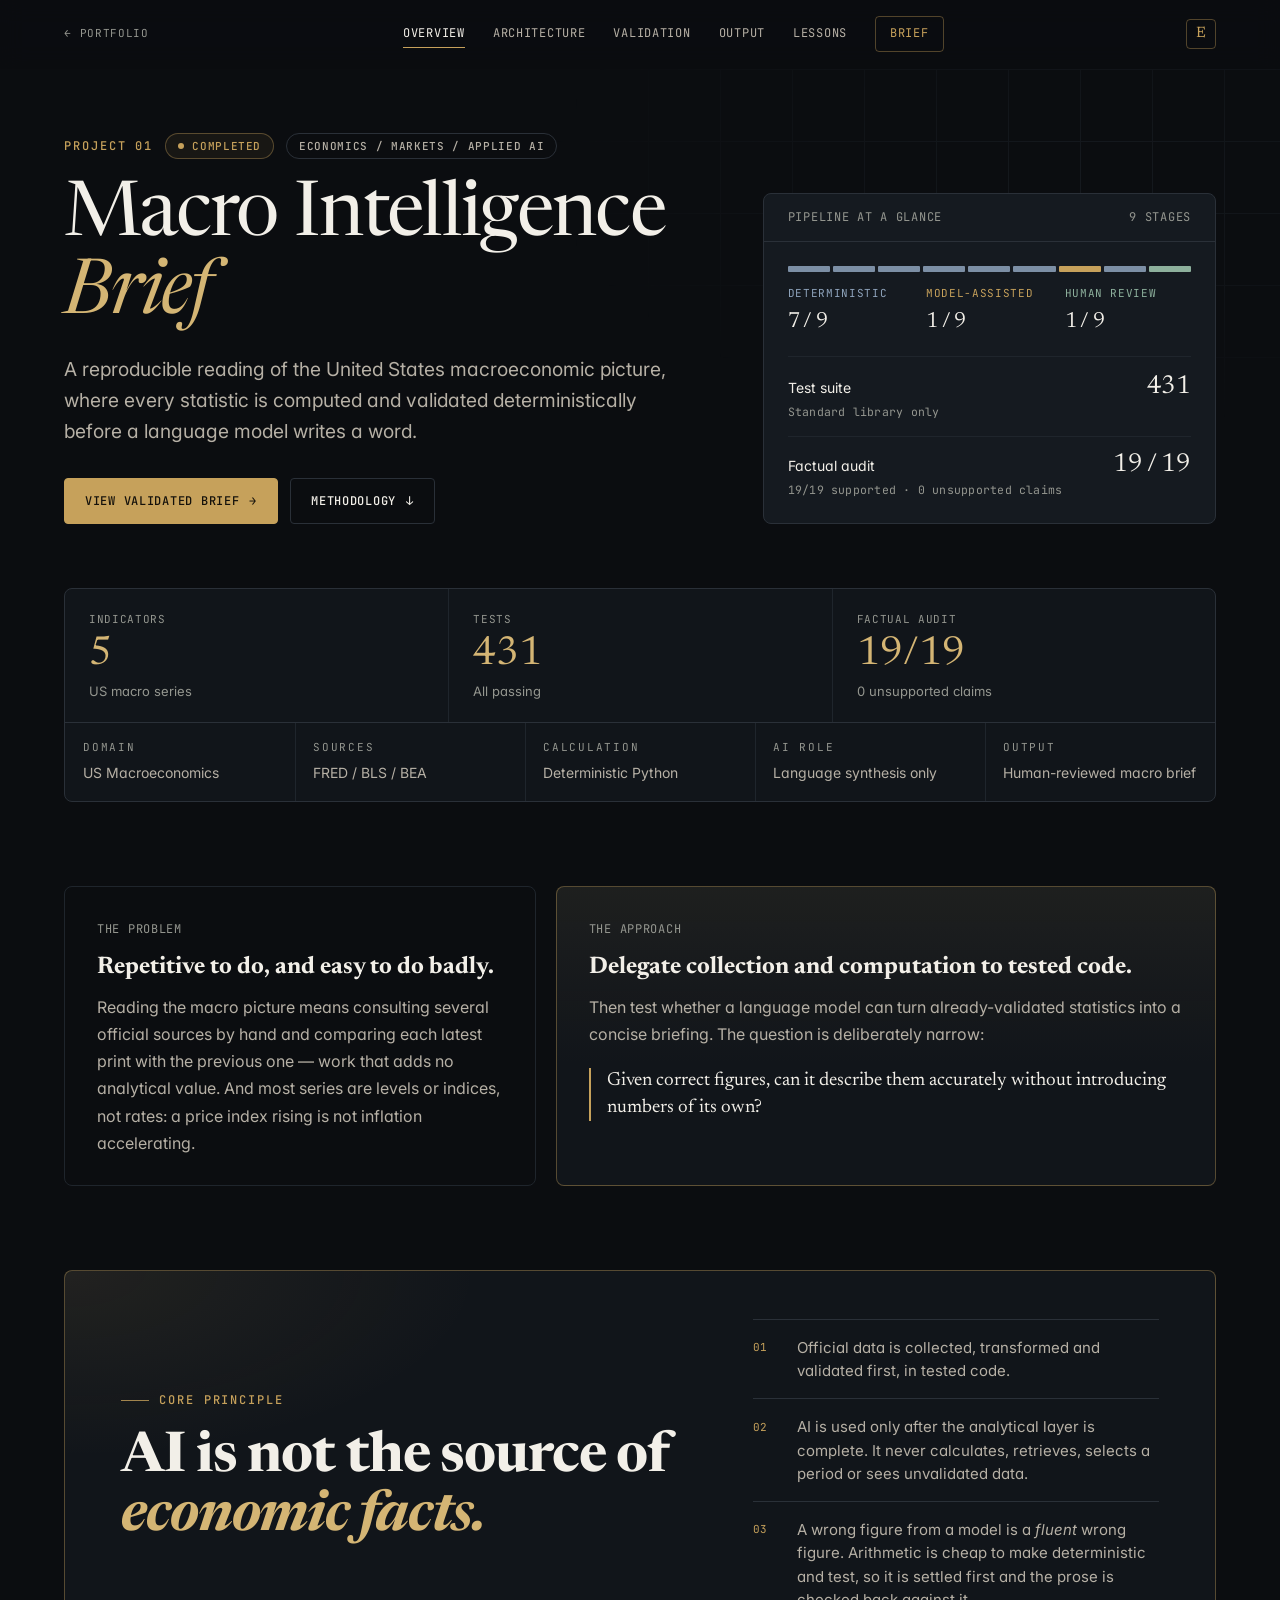
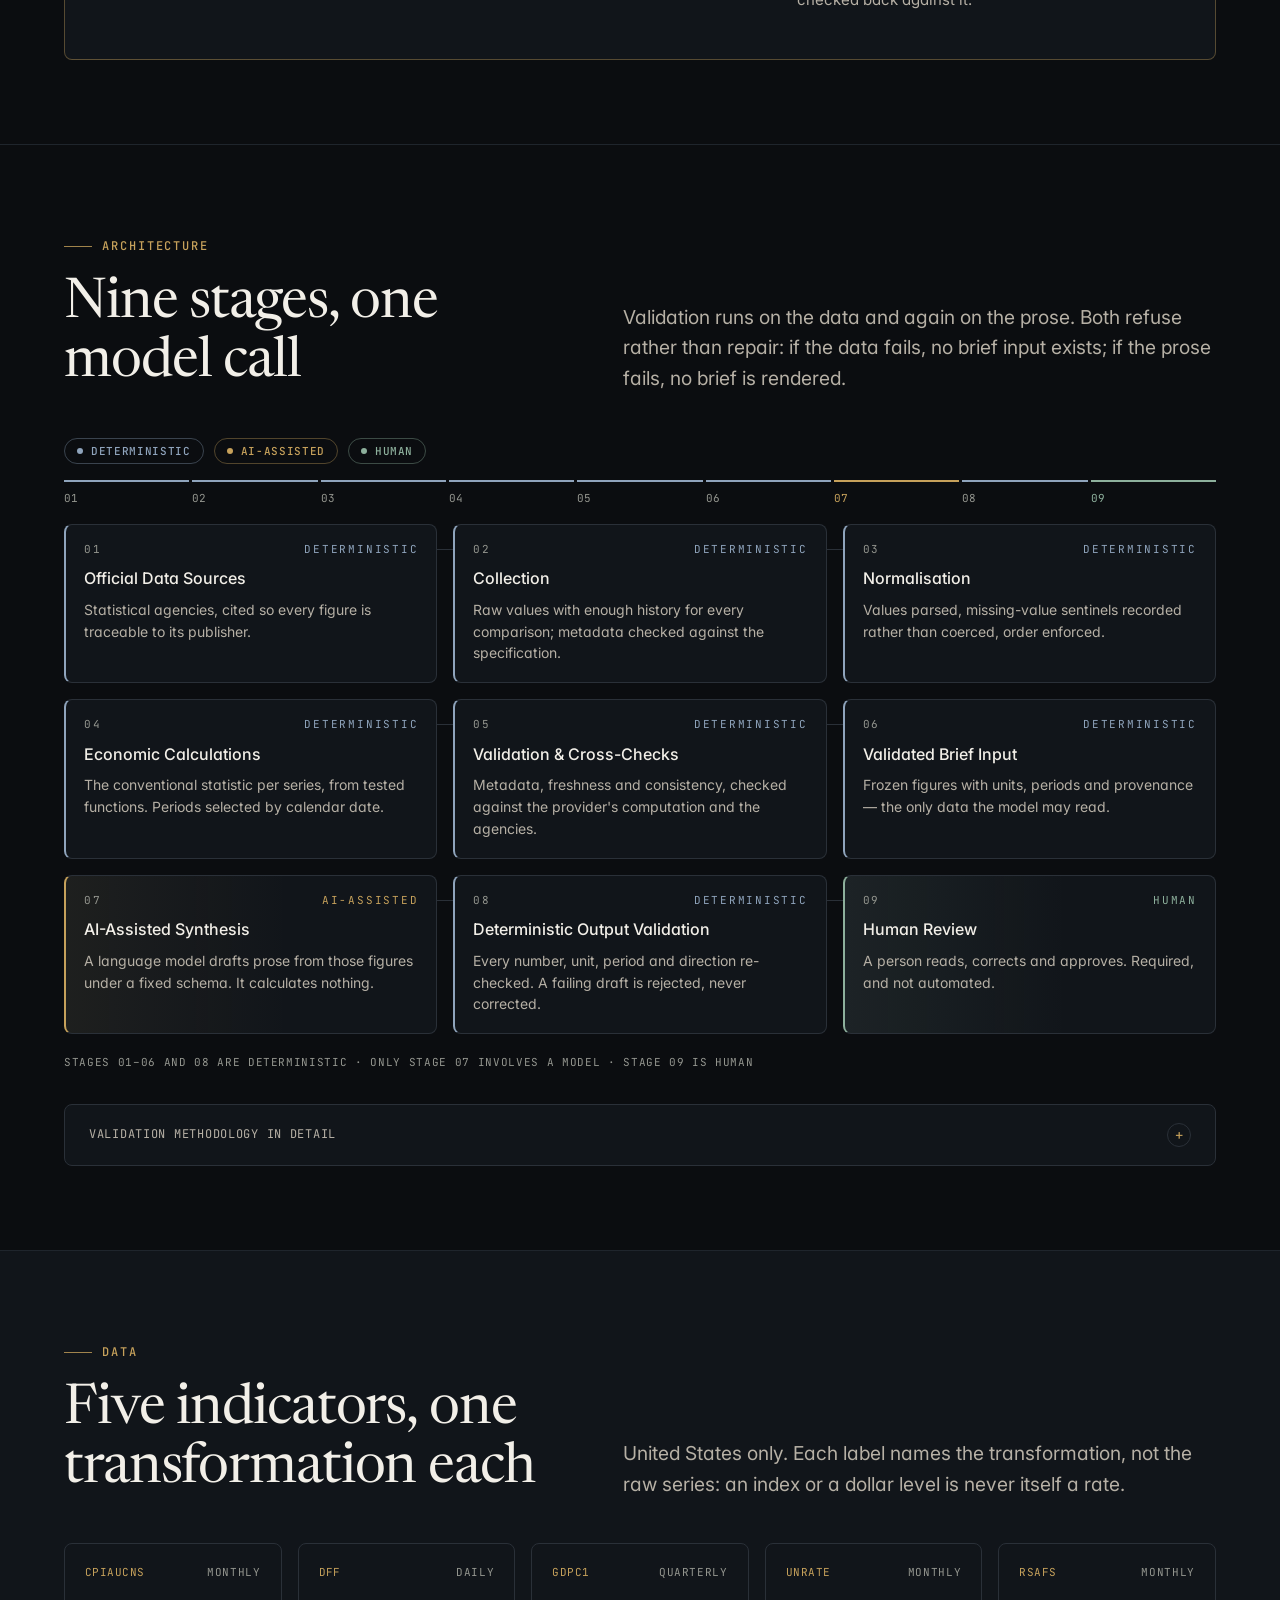
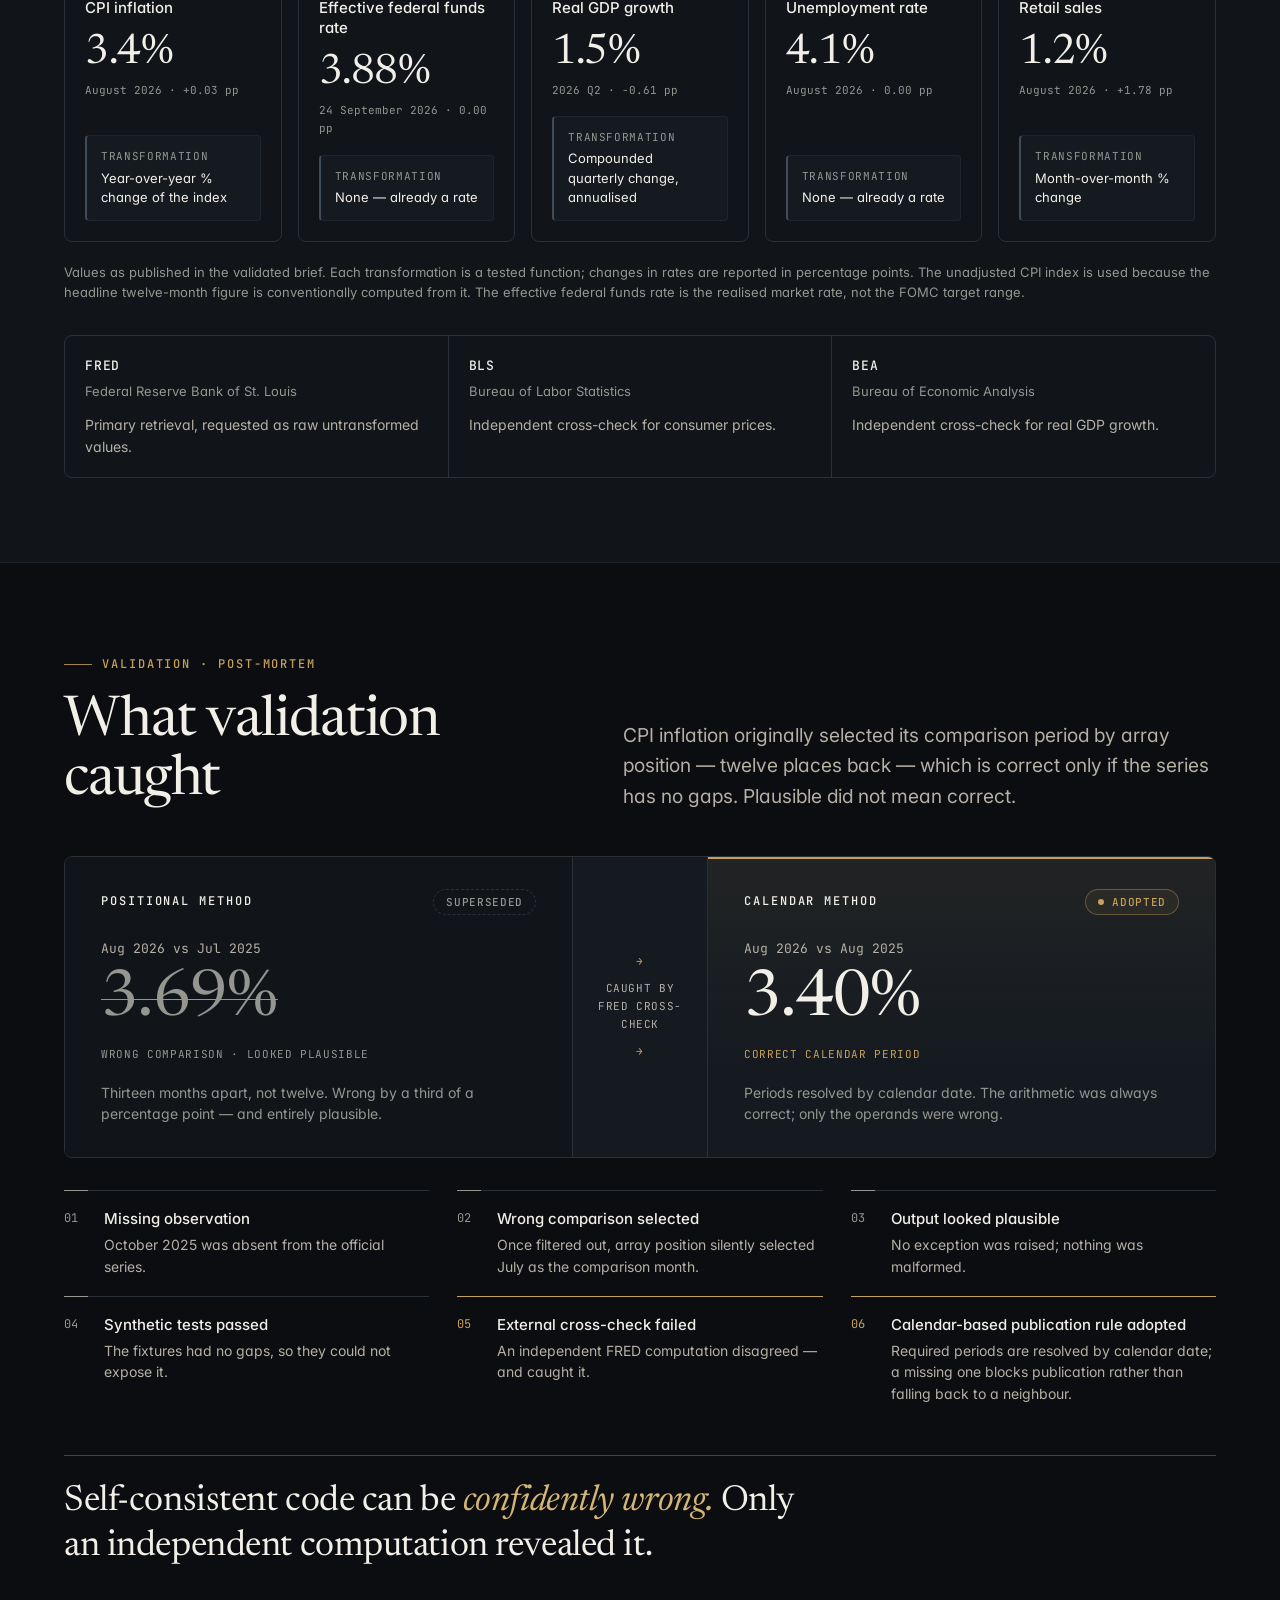
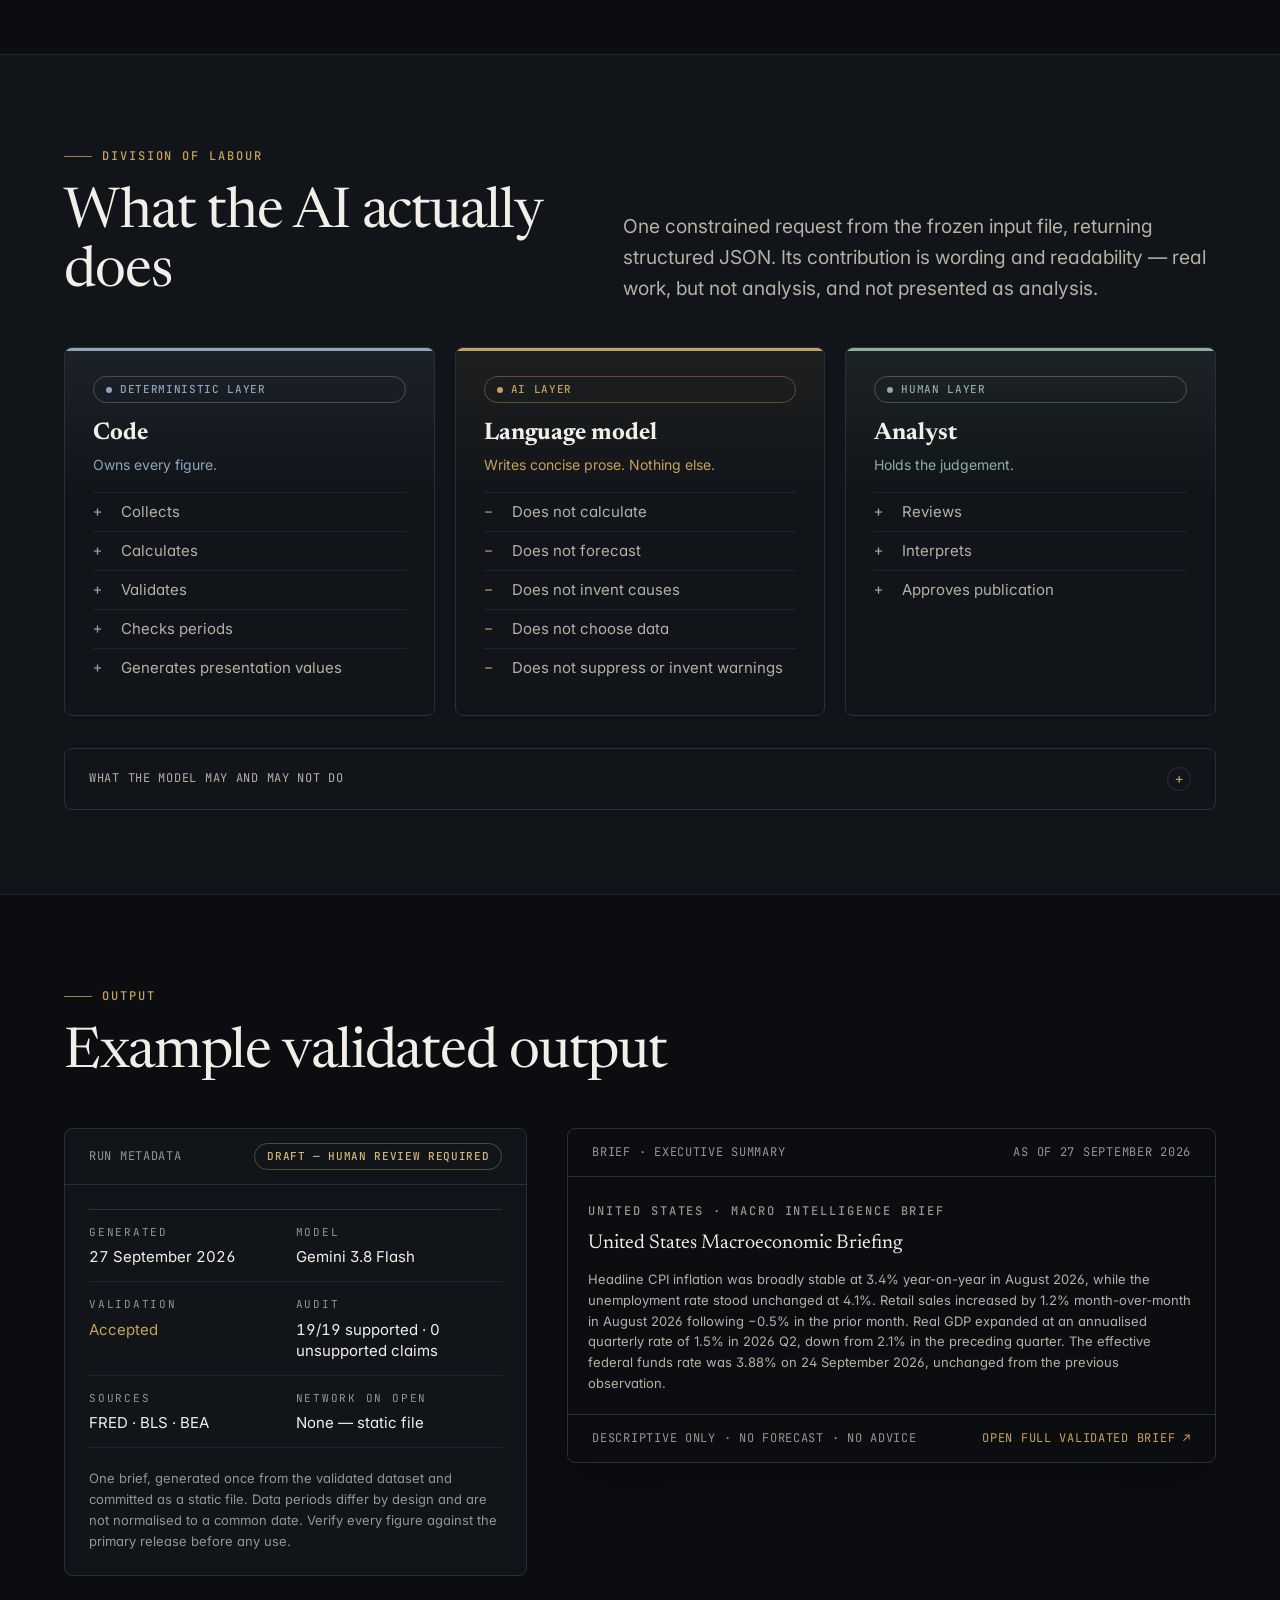
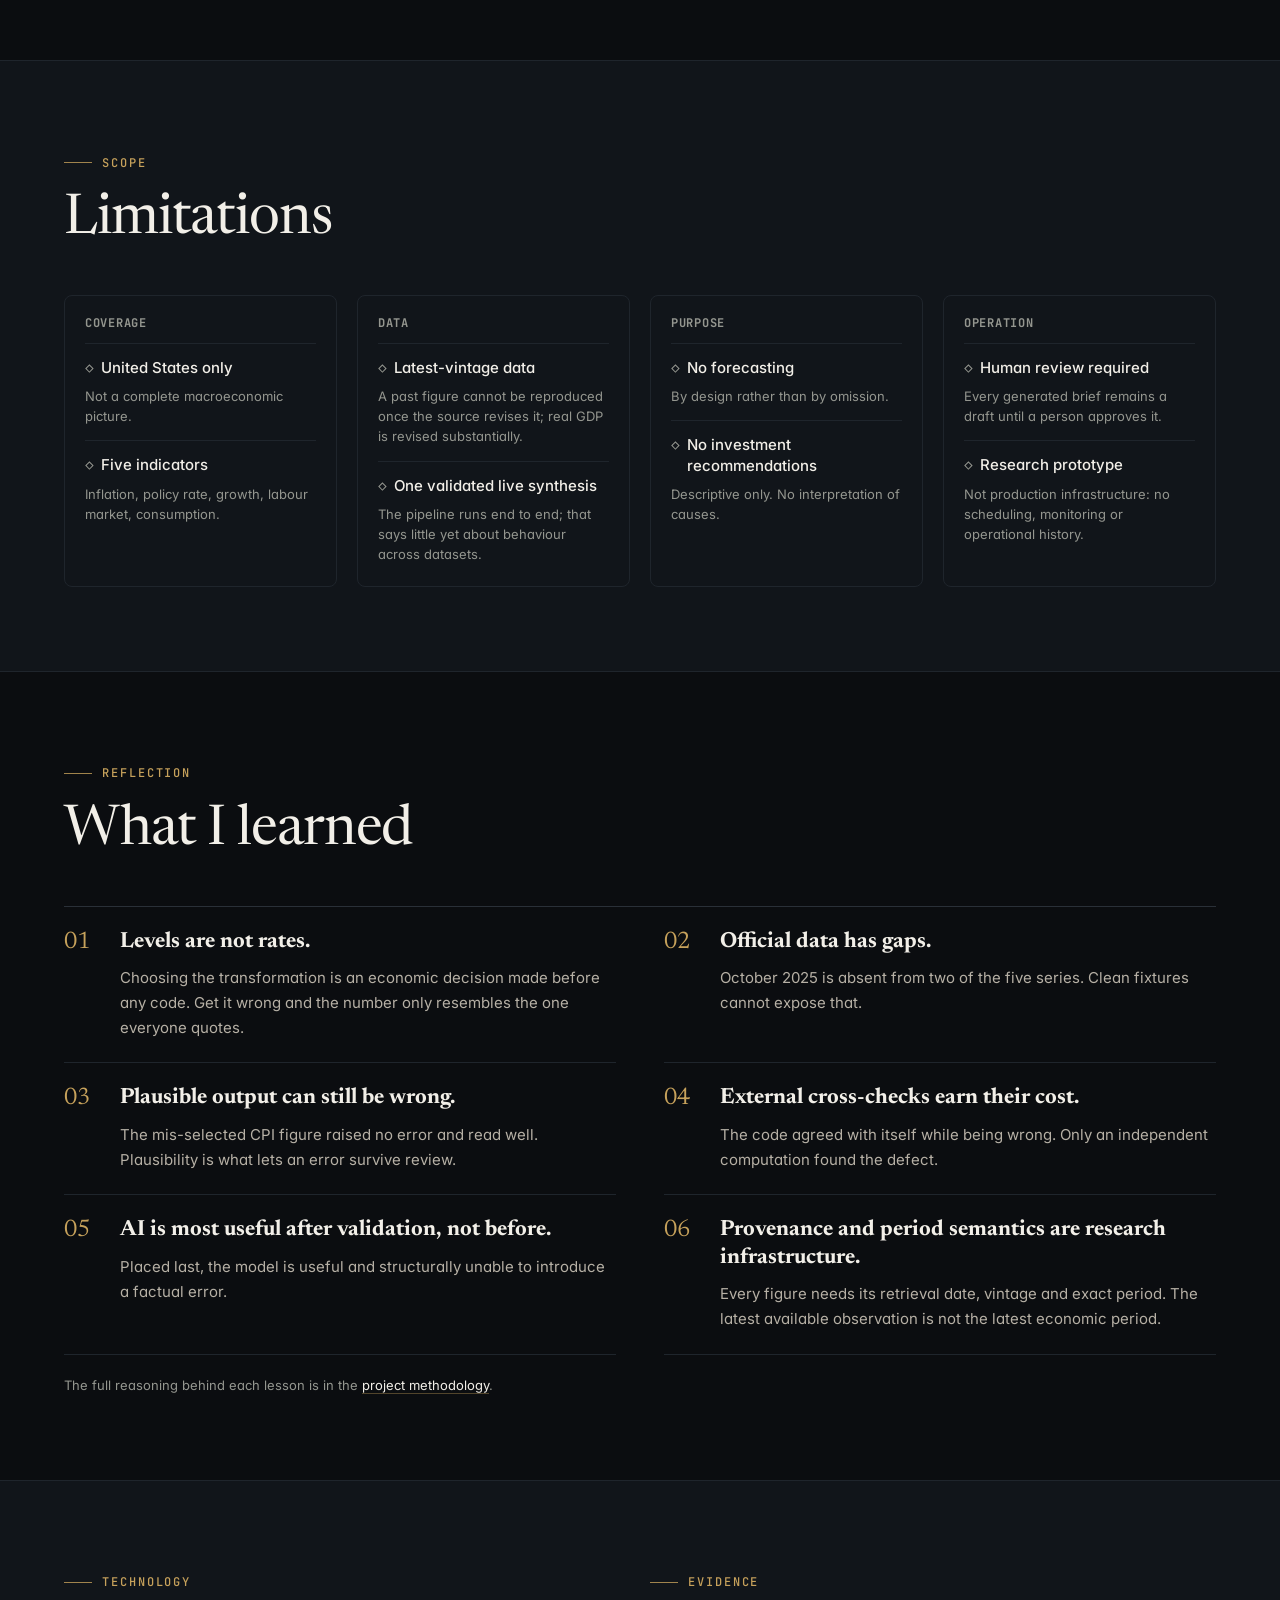
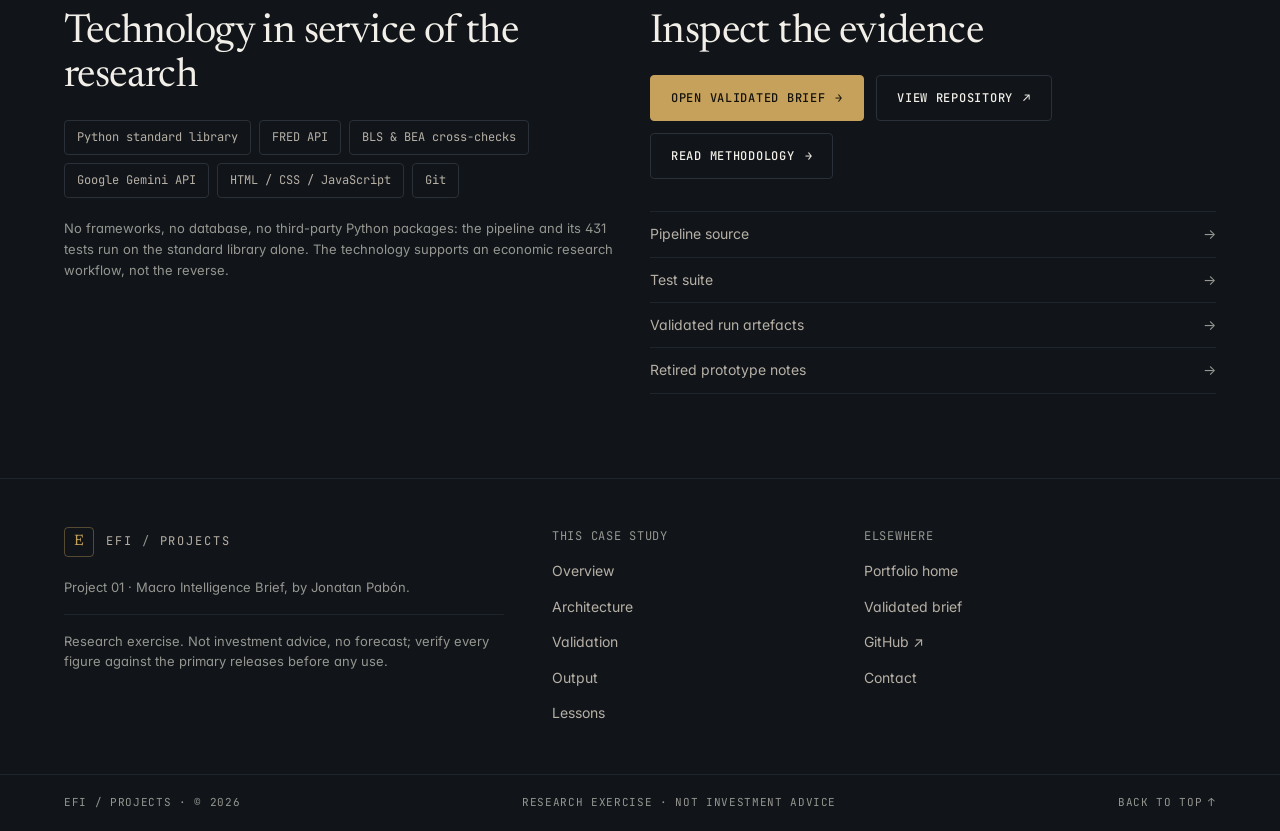
==== commit d2900472: "Refine portfolio hierarchy, interaction and research brief UX V2 refinement over f68cc0d; visual ide" ====
--- a/01 - Macro Intelligence Brief/index.html
+++ b/01 - Macro Intelligence Brief/index.html
@@ -50,6 +50,7 @@
   </header>
 
   <main id="main">
+    <span id="top"></span>
 
     <!-- ==================================================================
          1. PROJECT HERO
@@ -77,20 +78,26 @@
         <aside class="panel panel--raised" aria-label="Pipeline at a glance">
           <div class="panel__head">
             <span class="label">Pipeline at a glance</span>
-            <span class="panel__dots" aria-hidden="true"><span></span><span></span><span></span></span>
+            <span class="label">9 stages</span>
           </div>
           <div class="panel__body">
+            <ol class="stage-bar" aria-label="Stages 01 to 09 by type">
+              <li title="01 Deterministic"><span class="visually-hidden">01 deterministic</span></li>
+              <li title="02 Deterministic"><span class="visually-hidden">02 deterministic</span></li>
+              <li title="03 Deterministic"><span class="visually-hidden">03 deterministic</span></li>
+              <li title="04 Deterministic"><span class="visually-hidden">04 deterministic</span></li>
+              <li title="05 Deterministic"><span class="visually-hidden">05 deterministic</span></li>
+              <li title="06 Deterministic"><span class="visually-hidden">06 deterministic</span></li>
+              <li class="is-ai" title="07 Model-assisted"><span class="visually-hidden">07 model-assisted</span></li>
+              <li title="08 Deterministic"><span class="visually-hidden">08 deterministic</span></li>
+              <li class="is-human" title="09 Human review"><span class="visually-hidden">09 human review</span></li>
+            </ol>
+            <dl class="stage-mix">
+              <div class="is-det"><dt>Deterministic</dt><dd class="figure">7 / 9</dd></div>
+              <div class="is-ai"><dt>Model-assisted</dt><dd class="figure">1 / 9</dd></div>
+              <div class="is-human"><dt>Human review</dt><dd class="figure">1 / 9</dd></div>
+            </dl>
             <ul class="metric-list">
-              <li class="metric-row">
-                <span class="metric-row__name">Deterministic stages</span>
-                <span class="metric-row__meta">Collect &middot; calculate &middot; validate</span>
-                <span class="metric-row__value"><span class="figure metric-row__figure">7 / 9</span></span>
-              </li>
-              <li class="metric-row">
-                <span class="metric-row__name">Model-assisted stages</span>
-                <span class="metric-row__meta">Prose only, checked afterwards</span>
-                <span class="metric-row__value"><span class="figure metric-row__figure">1 / 9</span></span>
-              </li>
               <li class="metric-row">
                 <span class="metric-row__name">Test suite</span>
                 <span class="metric-row__meta">Standard library only</span>
@@ -98,36 +105,33 @@
               </li>
               <li class="metric-row">
                 <span class="metric-row__name">Factual audit</span>
-                <span class="metric-row__meta">0 unsupported claims</span>
+                <span class="metric-row__meta">19/19 supported &middot; 0 unsupported claims</span>
                 <span class="metric-row__value"><span class="figure metric-row__figure">19 / 19</span></span>
               </li>
             </ul>
           </div>
-          <div class="panel__foot">
-            <ul class="flow" aria-label="Pipeline summary">
-              <li class="flow__det">Official data</li>
-              <li class="flow__det">Validated</li>
-              <li class="flow__ai">AI prose</li>
-              <li class="flow__human">Human review</li>
-            </ul>
-          </div>
         </aside>
       </div>
     </section>
 
     <!-- ==================================================================
-         2. QUICK FACTS
+         2. QUICK FACTS — primary figures, then context
          ================================================================== -->
     <div class="container">
-      <dl class="facts" aria-label="Quick facts" data-reveal>
-        <div class="fact"><dt>Domain</dt><dd>US Macroeconomics</dd></div>
-        <div class="fact"><dt>Indicators</dt><dd class="fact__big tnum">5</dd></div>
-        <div class="fact"><dt>Sources</dt><dd>FRED / BLS / BEA</dd></div>
-        <div class="fact"><dt>Calculation</dt><dd>Deterministic Python</dd></div>
-        <div class="fact"><dt>AI role</dt><dd>Language synthesis only</dd></div>
-        <div class="fact"><dt>Validation</dt><dd>431 tests + factual audit</dd></div>
-        <div class="fact"><dt>Output</dt><dd>Human-reviewed macro brief</dd></div>
-      </dl>
+      <div class="facts facts--tiered" data-reveal>
+        <dl class="facts__primary" aria-label="Key figures">
+          <div class="kpi"><dt>Indicators</dt><dd><span class="kpi__figure">5</span><span class="kpi__sub">US macro series</span></dd></div>
+          <div class="kpi"><dt>Tests</dt><dd><span class="kpi__figure">431</span><span class="kpi__sub">All passing</span></dd></div>
+          <div class="kpi"><dt>Factual audit</dt><dd><span class="kpi__figure">19/19</span><span class="kpi__sub">0 unsupported claims</span></dd></div>
+        </dl>
+        <dl class="facts__secondary" aria-label="Context">
+          <div class="fact"><dt>Domain</dt><dd>US Macroeconomics</dd></div>
+          <div class="fact"><dt>Sources</dt><dd>FRED / BLS / BEA</dd></div>
+          <div class="fact"><dt>Calculation</dt><dd>Deterministic Python</dd></div>
+          <div class="fact"><dt>AI role</dt><dd>Language synthesis only</dd></div>
+          <div class="fact"><dt>Output</dt><dd>Human-reviewed macro brief</dd></div>
+        </dl>
+      </div>
     </div>
 
     <!-- ==================================================================
@@ -135,22 +139,16 @@
          ================================================================== -->
     <section class="section section--flush" aria-labelledby="problem-title">
       <div class="container">
-        <div class="section-head" data-reveal>
-          <p class="eyebrow eyebrow--gold eyebrow--rule">Context</p>
-          <h2 class="display-lg mt-2" id="problem-title">Problem and approach</h2>
-        </div>
-        <div class="duo">
-          <div class="duo__col" data-reveal>
+        <h2 class="visually-hidden" id="problem-title">Problem and approach</h2>
+        <div class="duo duo--asym">
+          <div class="duo__col duo__col--plain" data-reveal>
             <span class="label">The problem</span>
             <h3 class="duo__title">Repetitive to do, and easy to do badly.</h3>
             <p class="body">
-              Reading the macroeconomic picture means consulting several official sources by hand,
-              retrieving each indicator separately, and comparing the latest print with its
-              previous reading. The work adds no analytical value in itself.
-            </p>
-            <p class="body">
-              Most published series are levels or indices, not rates. A consumer price index
-              rising is not the same statement as inflation accelerating.
+              Reading the macro picture means consulting several official sources by hand and
+              comparing each latest print with the previous one &mdash; work that adds no
+              analytical value. And most series are levels or indices, not rates: a price index
+              rising is not inflation accelerating.
             </p>
           </div>
           <div class="duo__col duo__col--accent" data-reveal>
@@ -158,8 +156,7 @@
             <h3 class="duo__title">Delegate collection and computation to tested code.</h3>
             <p class="body">
               Then test whether a language model can turn already-validated statistics into a
-              concise briefing. The question is deliberately narrow &mdash; not &ldquo;can a model
-              analyse the economy?&rdquo;, but:
+              concise briefing. The question is deliberately narrow:
             </p>
             <p class="duo__quote">Given correct figures, can it describe them accurately without introducing numbers of its own?</p>
           </div>
@@ -170,7 +167,7 @@
     <!-- ==================================================================
          4. CORE PRINCIPLE
          ================================================================== -->
-    <section class="section section--flush" aria-labelledby="principle-title">
+    <section class="section section--flush section--pt0" aria-labelledby="principle-title">
       <div class="container">
         <div class="principle" data-reveal>
           <div class="principle__grid">
@@ -207,6 +204,11 @@
           <li class="pill pill--human"><span class="pill__dot" aria-hidden="true"></span>Human</li>
         </ul>
 
+        <ol class="pipeline-rail" aria-hidden="true">
+          <li>01</li><li>02</li><li>03</li><li>04</li><li>05</li><li>06</li>
+          <li class="is-ai">07</li><li>08</li><li class="is-human">09</li>
+        </ol>
+
         <ol class="pipeline" data-reveal>
           <li class="stage stage--det">
             <div class="stage__top"><span class="stage__num">01</span><span class="stage__kind">Deterministic</span></div>
@@ -216,27 +218,27 @@
           <li class="stage stage--det">
             <div class="stage__top"><span class="stage__num">02</span><span class="stage__kind">Deterministic</span></div>
             <p class="stage__name">Collection</p>
-            <p class="stage__desc">Raw values with enough history for every comparison. Live metadata checked against the specification.</p>
+            <p class="stage__desc">Raw values with enough history for every comparison; metadata checked against the specification.</p>
           </li>
           <li class="stage stage--det">
             <div class="stage__top"><span class="stage__num">03</span><span class="stage__kind">Deterministic</span></div>
             <p class="stage__name">Normalisation</p>
-            <p class="stage__desc">String values parsed, missing-value sentinels recorded rather than coerced, chronological order enforced.</p>
+            <p class="stage__desc">Values parsed, missing-value sentinels recorded rather than coerced, order enforced.</p>
           </li>
           <li class="stage stage--det">
             <div class="stage__top"><span class="stage__num">04</span><span class="stage__kind">Deterministic</span></div>
             <p class="stage__name">Economic Calculations</p>
-            <p class="stage__desc">The conventional statistic for each series, from tested pure functions. Periods selected by calendar date.</p>
+            <p class="stage__desc">The conventional statistic per series, from tested functions. Periods selected by calendar date.</p>
           </li>
           <li class="stage stage--det">
             <div class="stage__top"><span class="stage__num">05</span><span class="stage__kind">Deterministic</span></div>
             <p class="stage__name">Validation &amp; Cross-Checks</p>
-            <p class="stage__desc">Metadata, history, freshness and consistency, plus comparison against the provider's own computation and the originating agencies.</p>
+            <p class="stage__desc">Metadata, freshness and consistency, checked against the provider's computation and the agencies.</p>
           </li>
           <li class="stage stage--det">
             <div class="stage__top"><span class="stage__num">06</span><span class="stage__kind">Deterministic</span></div>
             <p class="stage__name">Validated Brief Input</p>
-            <p class="stage__desc">A frozen file of validated figures with units, periods, provenance and warnings. The only economic data the model may read.</p>
+            <p class="stage__desc">Frozen figures with units, periods and provenance &mdash; the only data the model may read.</p>
           </li>
           <li class="stage stage--ai">
             <div class="stage__top"><span class="stage__num">07</span><span class="stage__kind">AI-assisted</span></div>
@@ -246,7 +248,7 @@
           <li class="stage stage--det">
             <div class="stage__top"><span class="stage__num">08</span><span class="stage__kind">Deterministic</span></div>
             <p class="stage__name">Deterministic Output Validation</p>
-            <p class="stage__desc">Every number, unit, period and direction claim is checked back against the input. A failing draft is rejected, never corrected.</p>
+            <p class="stage__desc">Every number, unit, period and direction re-checked. A failing draft is rejected, never corrected.</p>
           </li>
           <li class="stage stage--human">
             <div class="stage__top"><span class="stage__num">09</span><span class="stage__kind">Human</span></div>
@@ -254,37 +256,35 @@
             <p class="stage__desc">A person reads, corrects and approves. Required, and not automated.</p>
           </li>
         </ol>
-        <p class="pipeline-caption">Stages 01&ndash;06 and 08 are deterministic &middot; only stage 07 involves a model</p>
-
-        <div class="mt-4" data-reveal>
-          <details class="accordion">
-            <summary>Validation methodology in detail</summary>
-            <div class="accordion__body">
-              <div class="grid grid--2">
-                <div class="method-card">
-                  <span class="pill pill--det">Data</span>
-                  <p class="method-card__title">On the data</p>
-                  <p class="method-card__body">Source metadata must match the declared frequency and seasonal-adjustment basis. Required calendar periods must exist. Values must be finite, dates unique and ordered.</p>
-                </div>
-                <div class="method-card">
-                  <span class="pill pill--det">Cross-check</span>
-                  <p class="method-card__title">Same-source cross-check</p>
-                  <p class="method-card__body">Our figure against the provider's own transformation of the same series, to 0.001 percentage points. A wider gap blocks publication.</p>
-                </div>
-                <div class="method-card">
-                  <span class="pill pill--det">Agencies</span>
-                  <p class="method-card__title">Independent agency spot-check</p>
-                  <p class="method-card__body">CPI matched the BLS index exactly. Real GDP growth agreed with BEA to within its one-decimal publication rounding.</p>
-                </div>
-                <div class="method-card">
-                  <span class="pill pill--ai">Prose</span>
-                  <p class="method-card__title">On the prose</p>
-                  <p class="method-card__body">Every number must match a supplied display value, periods must use the readable label, percent and percentage points may not be interchanged, warnings must be carried through, and forecasting, causal claims, market commentary and advice are rejected.</p>
-                </div>
+        <p class="pipeline-caption">Stages 01&ndash;06 and 08 are deterministic &middot; only stage 07 involves a model &middot; stage 09 is human</p>
+
+        <details class="accordion mt-3">
+          <summary>Validation methodology in detail</summary>
+          <div class="accordion__body">
+            <div class="grid grid--2">
+              <div class="method-card">
+                <span class="pill pill--det">Data</span>
+                <p class="method-card__title">On the data</p>
+                <p class="method-card__body">Source metadata must match the declared frequency and seasonal-adjustment basis. Required calendar periods must exist. Values must be finite, dates unique and ordered.</p>
               </div>
-            </div>
-          </details>
-        </div>
+              <div class="method-card">
+                <span class="pill pill--det">Cross-check</span>
+                <p class="method-card__title">Same-source cross-check</p>
+                <p class="method-card__body">Our figure against the provider's own transformation of the same series, to 0.001 percentage points. A wider gap blocks publication.</p>
+              </div>
+              <div class="method-card">
+                <span class="pill pill--det">Agencies</span>
+                <p class="method-card__title">Independent agency spot-check</p>
+                <p class="method-card__body">CPI matched the BLS index exactly. Real GDP growth agreed with BEA to within its one-decimal publication rounding.</p>
+              </div>
+              <div class="method-card">
+                <span class="pill pill--ai">Prose</span>
+                <p class="method-card__title">On the prose</p>
+                <p class="method-card__body">Every number must match a supplied display value, periods must use the readable label, percent and percentage points may not be interchanged, warnings must be carried through, and forecasting, causal claims, market commentary and advice are rejected.</p>
+              </div>
+            </div>
+          </div>
+        </details>
       </div>
     </section>
 
@@ -307,35 +307,35 @@
             <h3 class="indicator__name">CPI inflation</h3>
             <p class="figure indicator__value">3.4%</p>
             <p class="indicator__period">August 2026 &middot; +0.03 pp</p>
-            <p class="indicator__transform">Year-over-year % change of the index</p>
+            <p class="indicator__transform"><span class="indicator__label">Transformation</span>Year-over-year % change of the index</p>
           </article>
           <article class="indicator" data-reveal>
             <div class="indicator__top"><span class="indicator__series">DFF</span><span class="indicator__freq">Daily</span></div>
             <h3 class="indicator__name">Effective federal funds rate</h3>
             <p class="figure indicator__value">3.88%</p>
             <p class="indicator__period">24 September 2026 &middot; 0.00 pp</p>
-            <p class="indicator__transform">None &mdash; already a rate</p>
+            <p class="indicator__transform"><span class="indicator__label">Transformation</span>None &mdash; already a rate</p>
           </article>
           <article class="indicator" data-reveal>
             <div class="indicator__top"><span class="indicator__series">GDPC1</span><span class="indicator__freq">Quarterly</span></div>
             <h3 class="indicator__name">Real GDP growth</h3>
             <p class="figure indicator__value">1.5%</p>
             <p class="indicator__period">2026 Q2 &middot; &minus;0.61 pp</p>
-            <p class="indicator__transform">Compounded quarterly change, annualised</p>
+            <p class="indicator__transform"><span class="indicator__label">Transformation</span>Compounded quarterly change, annualised</p>
           </article>
           <article class="indicator" data-reveal>
             <div class="indicator__top"><span class="indicator__series">UNRATE</span><span class="indicator__freq">Monthly</span></div>
             <h3 class="indicator__name">Unemployment rate</h3>
             <p class="figure indicator__value">4.1%</p>
             <p class="indicator__period">August 2026 &middot; 0.00 pp</p>
-            <p class="indicator__transform">None &mdash; already a rate</p>
+            <p class="indicator__transform"><span class="indicator__label">Transformation</span>None &mdash; already a rate</p>
           </article>
           <article class="indicator" data-reveal>
             <div class="indicator__top"><span class="indicator__series">RSAFS</span><span class="indicator__freq">Monthly</span></div>
             <h3 class="indicator__name">Retail sales</h3>
             <p class="figure indicator__value">1.2%</p>
             <p class="indicator__period">August 2026 &middot; +1.78 pp</p>
-            <p class="indicator__transform">Month-over-month % change</p>
+            <p class="indicator__transform"><span class="indicator__label">Transformation</span>Month-over-month % change</p>
           </article>
         </div>
         <p class="small mt-2">
@@ -344,24 +344,21 @@
           computed from it. The effective federal funds rate is the realised market rate, not the FOMC target range.
         </p>
 
-        <div class="mt-4" data-reveal>
-          <p class="label">Sources &amp; provenance</p>
-          <div class="sources mt-1">
-            <div class="source">
-              <p class="source__code">FRED</p>
-              <p class="source__name">Federal Reserve Bank of St. Louis</p>
-              <p class="source__role">Primary retrieval, requested as raw untransformed values.</p>
-            </div>
-            <div class="source">
-              <p class="source__code">BLS</p>
-              <p class="source__name">Bureau of Labor Statistics</p>
-              <p class="source__role">Independent cross-check for consumer prices.</p>
-            </div>
-            <div class="source">
-              <p class="source__code">BEA</p>
-              <p class="source__name">Bureau of Economic Analysis</p>
-              <p class="source__role">Independent cross-check for real GDP growth.</p>
-            </div>
+        <div class="sources mt-3" data-reveal aria-label="Sources and provenance">
+          <div class="source">
+            <p class="source__code">FRED</p>
+            <p class="source__name">Federal Reserve Bank of St. Louis</p>
+            <p class="source__role">Primary retrieval, requested as raw untransformed values.</p>
+          </div>
+          <div class="source">
+            <p class="source__code">BLS</p>
+            <p class="source__name">Bureau of Labor Statistics</p>
+            <p class="source__role">Independent cross-check for consumer prices.</p>
+          </div>
+          <div class="source">
+            <p class="source__code">BEA</p>
+            <p class="source__name">Bureau of Economic Analysis</p>
+            <p class="source__role">Independent cross-check for real GDP growth.</p>
           </div>
         </div>
       </div>
@@ -380,10 +377,11 @@
           <p class="lede">
             CPI inflation originally selected its comparison period by array position &mdash;
             twelve places back &mdash; which is correct only if the series has no gaps.
+            Plausible did not mean correct.
           </p>
         </div>
 
-        <div class="compare" data-reveal>
+        <div class="compare compare--bridged" data-reveal>
           <div class="compare__col compare__col--superseded">
             <div class="compare__head">
               <span class="compare__method">Positional method</span>
@@ -391,7 +389,13 @@
             </div>
             <p class="compare__periods">Aug 2026 vs Jul 2025</p>
             <p class="figure compare__figure">3.69%</p>
+            <span class="compare__verdict">Wrong comparison &middot; looked plausible</span>
             <p class="compare__note">Thirteen months apart, not twelve. Wrong by a third of a percentage point &mdash; and entirely plausible.</p>
+          </div>
+          <div class="compare__bridge">
+            <span class="compare__bridge-arrow" aria-hidden="true">&#8594;</span>
+            <span>Caught by FRED cross-check</span>
+            <span class="compare__bridge-arrow" aria-hidden="true">&#8594;</span>
           </div>
           <div class="compare__col compare__col--adopted">
             <div class="compare__head">
@@ -400,20 +404,21 @@
             </div>
             <p class="compare__periods">Aug 2026 vs Aug 2025</p>
             <p class="figure compare__figure">3.40%</p>
+            <span class="compare__verdict">Correct calendar period</span>
             <p class="compare__note">Periods resolved by calendar date. The arithmetic was always correct; only the operands were wrong.</p>
           </div>
         </div>
 
-        <ol class="timeline mt-3" data-reveal>
-          <li class="timeline__item"><span><strong>October 2025 was missing</strong> from the official series.</span></li>
-          <li class="timeline__item"><span>Once filtered out, <strong>array position silently selected July</strong> as the comparison month.</span></li>
-          <li class="timeline__item"><span>The output <strong>looked plausible</strong>. No exception was raised; nothing was malformed.</span></li>
-          <li class="timeline__item"><span><strong>Synthetic tests passed</strong>, because the fixtures had no gaps.</span></li>
-          <li class="timeline__item timeline__item--resolve"><span>The <strong>external FRED cross-check caught it</strong>: an independent computation disagreed.</span></li>
-          <li class="timeline__item timeline__item--resolve"><span>Required periods are now <strong>calendar-based</strong>; a missing required period <strong>blocks publication</strong> rather than falling back to a neighbour.</span></li>
+        <ol class="steps mt-3" data-reveal>
+          <li class="step"><p class="step__title">Missing observation</p><p class="step__body">October 2025 was absent from the official series.</p></li>
+          <li class="step"><p class="step__title">Wrong comparison selected</p><p class="step__body">Once filtered out, array position silently selected July as the comparison month.</p></li>
+          <li class="step"><p class="step__title">Output looked plausible</p><p class="step__body">No exception was raised; nothing was malformed.</p></li>
+          <li class="step"><p class="step__title">Synthetic tests passed</p><p class="step__body">The fixtures had no gaps, so they could not expose it.</p></li>
+          <li class="step step--resolve"><p class="step__title">External cross-check failed</p><p class="step__body">An independent FRED computation disagreed &mdash; and caught it.</p></li>
+          <li class="step step--resolve"><p class="step__title">Calendar-based publication rule adopted</p><p class="step__body">Required periods are resolved by calendar date; a missing one blocks publication rather than falling back to a neighbour.</p></li>
         </ol>
 
-        <div class="thesis mt-4" data-reveal>
+        <div class="thesis mt-3" data-reveal>
           <p class="thesis__text">Self-consistent code can be <em>confidently wrong.</em> Only an independent computation revealed it.</p>
         </div>
       </div>
@@ -469,26 +474,24 @@
           </article>
         </div>
 
-        <div class="mt-3" data-reveal>
-          <details class="accordion">
-            <summary>What the model may and may not do</summary>
-            <div class="accordion__body">
-              <div class="table-wrap">
-                <table class="data-table">
-                  <caption>The model receives figures already rounded, with units, periods and provenance attached.</caption>
-                  <thead><tr><th scope="col">It may</th><th scope="col">It may not</th></tr></thead>
-                  <tbody>
-                    <tr><td>Describe a figure using the supplied display string</td><td>Compute, adjust, infer or recall any statistic</td></tr>
-                    <tr><td>State the comparison basis and source series</td><td>Retrieve data, or choose an observation period</td></tr>
-                    <tr><td>Explain a data-quality warning</td><td>Suppress a warning, or invent one</td></tr>
-                    <tr><td>Write within five fixed sections</td><td>Forecast, or give investment advice</td></tr>
-                    <tr><td>&mdash;</td><td>Explain <em>why</em> anything happened</td></tr>
-                  </tbody>
-                </table>
-              </div>
-            </div>
-          </details>
-        </div>
+        <details class="accordion mt-3">
+          <summary>What the model may and may not do</summary>
+          <div class="accordion__body">
+            <div class="table-wrap">
+              <table class="data-table">
+                <caption>The model receives figures already rounded, with units, periods and provenance attached.</caption>
+                <thead><tr><th scope="col">It may</th><th scope="col">It may not</th></tr></thead>
+                <tbody>
+                  <tr><td>Describe a figure using the supplied display string</td><td>Compute, adjust, infer or recall any statistic</td></tr>
+                  <tr><td>State the comparison basis and source series</td><td>Retrieve data, or choose an observation period</td></tr>
+                  <tr><td>Explain a data-quality warning</td><td>Suppress a warning, or invent one</td></tr>
+                  <tr><td>Write within five fixed sections</td><td>Forecast, or give investment advice</td></tr>
+                  <tr><td>&mdash;</td><td>Explain <em>why</em> anything happened</td></tr>
+                </tbody>
+              </table>
+            </div>
+          </div>
+        </details>
       </div>
     </section>
 
@@ -519,42 +522,40 @@
               </dl>
               <p class="small mt-2">
                 One brief, generated once from the validated dataset and committed as a static file.
-                Data periods differ by design and are not normalised to a common date.
+                Data periods differ by design and are not normalised to a common date. Verify every
+                figure against the primary release before any use.
               </p>
-              <div class="btn-group mt-3">
-                <a class="btn btn--primary" href="derived/brief.html">Open Full Validated Brief <span class="btn__arrow" aria-hidden="true">&#8594;</span></a>
-              </div>
-            </div>
-          </div>
-
-          <div class="mini-brief" data-reveal aria-label="Excerpt from the validated brief">
-            <div class="panel__head">
+            </div>
+          </div>
+
+          <a class="mini-brief mini-brief--link" href="derived/brief.html" data-reveal>
+            <span class="panel__head">
               <span class="label">Brief &middot; Executive summary</span>
               <span class="label">As of 27 September 2026</span>
-            </div>
-            <div class="mini-brief__body">
-              <p class="eyebrow">United States &middot; Macro Intelligence Brief</p>
-              <p class="mini-brief__title">United States Macroeconomic Briefing</p>
-              <p class="mini-brief__text">
+            </span>
+            <span class="mini-brief__body">
+              <span class="eyebrow">United States &middot; Macro Intelligence Brief</span>
+              <span class="mini-brief__title">United States Macroeconomic Briefing</span>
+              <span class="mini-brief__text">
                 Headline CPI inflation was broadly stable at 3.4% year-on-year in August 2026, while
                 the unemployment rate stood unchanged at 4.1%. Retail sales increased by 1.2%
                 month-over-month in August 2026 following &minus;0.5% in the prior month. Real GDP
                 expanded at an annualised quarterly rate of 1.5% in 2026 Q2, down from 2.1% in the
                 preceding quarter. The effective federal funds rate was 3.88% on 24 September 2026,
                 unchanged from the previous observation.
-              </p>
-            </div>
-            <div class="panel__foot">
+              </span>
+            </span>
+            <span class="panel__foot panel__foot--cta">
               <span class="label">Descriptive only &middot; no forecast &middot; no advice</span>
-            </div>
-          </div>
-        </div>
-        <p class="small mt-2">Verify every figure against the primary release before any use.</p>
-      </div>
-    </section>
-
-    <!-- ==================================================================
-         10. LIMITATIONS
+              <span class="panel__cta">Open full validated brief <span class="panel__cta-arrow" aria-hidden="true">&#8599;</span></span>
+            </span>
+          </a>
+        </div>
+      </div>
+    </section>
+
+    <!-- ==================================================================
+         10. LIMITATIONS — four families
          ================================================================== -->
     <section class="section section--alt" aria-labelledby="limits-title">
       <div class="container">
@@ -562,15 +563,27 @@
           <p class="eyebrow eyebrow--gold eyebrow--rule">Scope</p>
           <h2 class="display-lg mt-2" id="limits-title">Limitations</h2>
         </div>
-        <div class="grid grid--4" data-reveal>
-          <div class="limit"><p class="limit__title">United States only</p><p class="limit__body">Five indicators. Not a complete macroeconomic picture.</p></div>
-          <div class="limit"><p class="limit__title">Five indicators</p><p class="limit__body">Inflation, policy rate, growth, labour market, consumption.</p></div>
-          <div class="limit"><p class="limit__title">Latest-vintage data</p><p class="limit__body">A past figure cannot be reproduced once the source revises it; real GDP is revised substantially.</p></div>
-          <div class="limit"><p class="limit__title">One validated live synthesis</p><p class="limit__body">The pipeline runs end to end; that says little yet about behaviour across datasets.</p></div>
-          <div class="limit"><p class="limit__title">No forecasting</p><p class="limit__body">By design rather than by omission.</p></div>
-          <div class="limit"><p class="limit__title">No investment recommendations</p><p class="limit__body">Descriptive only. No interpretation of causes.</p></div>
-          <div class="limit"><p class="limit__title">Human review required</p><p class="limit__body">Every generated brief remains a draft until a person approves it.</p></div>
-          <div class="limit"><p class="limit__title">Research prototype</p><p class="limit__body">Not production infrastructure: no scheduling, monitoring or operational history.</p></div>
+        <div class="limit-groups" data-reveal>
+          <div class="limit-group">
+            <h3 class="label limit-group__title">Coverage</h3>
+            <div class="limit"><p class="limit__title">United States only</p><p class="limit__body">Not a complete macroeconomic picture.</p></div>
+            <div class="limit"><p class="limit__title">Five indicators</p><p class="limit__body">Inflation, policy rate, growth, labour market, consumption.</p></div>
+          </div>
+          <div class="limit-group">
+            <h3 class="label limit-group__title">Data</h3>
+            <div class="limit"><p class="limit__title">Latest-vintage data</p><p class="limit__body">A past figure cannot be reproduced once the source revises it; real GDP is revised substantially.</p></div>
+            <div class="limit"><p class="limit__title">One validated live synthesis</p><p class="limit__body">The pipeline runs end to end; that says little yet about behaviour across datasets.</p></div>
+          </div>
+          <div class="limit-group">
+            <h3 class="label limit-group__title">Purpose</h3>
+            <div class="limit"><p class="limit__title">No forecasting</p><p class="limit__body">By design rather than by omission.</p></div>
+            <div class="limit"><p class="limit__title">No investment recommendations</p><p class="limit__body">Descriptive only. No interpretation of causes.</p></div>
+          </div>
+          <div class="limit-group">
+            <h3 class="label limit-group__title">Operation</h3>
+            <div class="limit"><p class="limit__title">Human review required</p><p class="limit__body">Every generated brief remains a draft until a person approves it.</p></div>
+            <div class="limit"><p class="limit__title">Research prototype</p><p class="limit__body">Not production infrastructure: no scheduling, monitoring or operational history.</p></div>
+          </div>
         </div>
       </div>
     </section>
@@ -587,42 +600,43 @@
         <ol class="lessons" data-reveal>
           <li class="lesson"><div>
             <h3 class="lesson__title">Levels are not rates.</h3>
-            <p class="lesson__body">Most published series are indices or levels. Choosing the transformation is an economic decision made before any code, and getting it wrong yields a number that resembles the one everyone quotes but isn't it.</p>
+            <p class="lesson__body">Choosing the transformation is an economic decision made before any code. Get it wrong and the number only resembles the one everyone quotes.</p>
           </div></li>
           <li class="lesson"><div>
             <h3 class="lesson__title">Official data has gaps.</h3>
-            <p class="lesson__body">October 2025 is absent from two of the five series. Real data breaks assumptions that clean fixtures cannot expose.</p>
+            <p class="lesson__body">October 2025 is absent from two of the five series. Clean fixtures cannot expose that.</p>
           </div></li>
           <li class="lesson"><div>
             <h3 class="lesson__title">Plausible output can still be wrong.</h3>
-            <p class="lesson__body">The mis-selected CPI figure raised no error and read perfectly well. Plausibility is what lets an error survive review.</p>
+            <p class="lesson__body">The mis-selected CPI figure raised no error and read well. Plausibility is what lets an error survive review.</p>
           </div></li>
           <li class="lesson"><div>
             <h3 class="lesson__title">External cross-checks earn their cost.</h3>
-            <p class="lesson__body">Internal consistency proved almost nothing &mdash; the code agreed with itself while being wrong. An independent computation of the same statistic found the defect.</p>
+            <p class="lesson__body">The code agreed with itself while being wrong. Only an independent computation found the defect.</p>
           </div></li>
           <li class="lesson"><div>
             <h3 class="lesson__title">AI is most useful after validation, not before.</h3>
-            <p class="lesson__body">Placing the model last made it useful and structurally unable to introduce a factual error. Earlier, every downstream check becomes a matter of trust.</p>
+            <p class="lesson__body">Placed last, the model is useful and structurally unable to introduce a factual error.</p>
           </div></li>
           <li class="lesson"><div>
             <h3 class="lesson__title">Provenance and period semantics are research infrastructure.</h3>
-            <p class="lesson__body">Reproducibility needs the retrieval date, the source vintage and the exact period behind every figure. &ldquo;Latest available observation&rdquo; and &ldquo;latest economic period&rdquo; are different things, and conflating them misleads quietly.</p>
+            <p class="lesson__body">Every figure needs its retrieval date, vintage and exact period. The latest available observation is not the latest economic period.</p>
           </div></li>
         </ol>
-      </div>
-    </section>
-
-    <!-- ==================================================================
-         12. TECHNOLOGY & REPOSITORY
+        <p class="small mt-2">The full reasoning behind each lesson is in the <a class="inline-link" href="README.md">project methodology</a>.</p>
+      </div>
+    </section>
+
+    <!-- ==================================================================
+         12. TECHNOLOGY & EVIDENCE
          ================================================================== -->
     <section class="section section--alt" aria-labelledby="tech-title">
       <div class="container">
         <div class="grid grid--2">
           <div data-reveal>
             <p class="eyebrow eyebrow--gold eyebrow--rule">Technology</p>
-            <h2 class="display-md mt-2" id="tech-title">In service of the research</h2>
-            <ul class="chips mt-3">
+            <h2 class="display-md mt-2" id="tech-title">Technology in service of the research</h2>
+            <ul class="chips mt-2">
               <li class="chip">Python standard library</li>
               <li class="chip">FRED API</li>
               <li class="chip">BLS &amp; BEA cross-checks</li>
@@ -637,14 +651,18 @@
             </p>
           </div>
           <div data-reveal>
-            <p class="eyebrow eyebrow--gold eyebrow--rule">Repository</p>
+            <p class="eyebrow eyebrow--gold eyebrow--rule">Evidence</p>
             <h2 class="display-md mt-2">Inspect the evidence</h2>
-            <ul class="chips mt-3">
-              <li class="chip chip--link"><a href="README.md">Full methodology <span aria-hidden="true">&#8594;</span></a></li>
-              <li class="chip chip--link"><a href="src/">Pipeline source <span aria-hidden="true">&#8594;</span></a></li>
-              <li class="chip chip--link"><a href="tests/">Test suite <span aria-hidden="true">&#8594;</span></a></li>
-              <li class="chip chip--link"><a href="data/reference/phase2-first-real-run/">Validated run artefacts <span aria-hidden="true">&#8594;</span></a></li>
-              <li class="chip chip--link"><a href="legacy/README.md">Retired prototype notes <span aria-hidden="true">&#8594;</span></a></li>
+            <div class="btn-group mt-2">
+              <a class="btn btn--primary" href="derived/brief.html">Open validated brief <span class="btn__arrow" aria-hidden="true">&#8594;</span></a>
+              <a class="btn btn--ghost" href="https://github.com/jonapv/economic-financial-intelligence-portfolio" rel="noopener">View repository <span class="btn__arrow" aria-hidden="true">&#8599;</span></a>
+              <a class="btn btn--ghost" href="README.md">Read methodology <span class="btn__arrow" aria-hidden="true">&#8594;</span></a>
+            </div>
+            <ul class="link-list mt-3" aria-label="Further evidence">
+              <li><a href="src/">Pipeline source <span class="link-list__arrow" aria-hidden="true">&#8594;</span></a></li>
+              <li><a href="tests/">Test suite <span class="link-list__arrow" aria-hidden="true">&#8594;</span></a></li>
+              <li><a href="data/reference/phase2-first-real-run/">Validated run artefacts <span class="link-list__arrow" aria-hidden="true">&#8594;</span></a></li>
+              <li><a href="legacy/README.md">Retired prototype notes <span class="link-list__arrow" aria-hidden="true">&#8594;</span></a></li>
             </ul>
           </div>
         </div>
@@ -663,7 +681,8 @@
           <span class="brand__mark" aria-hidden="true">E</span>
           <span class="brand__text">EFI <span>/</span> Projects</span>
         </a>
-        <p class="small mt-2">Project 01 &middot; Macro Intelligence Brief. Research exercise; not investment advice.</p>
+        <p class="small mt-2">Project 01 &middot; Macro Intelligence Brief, by Jonatan Pabón.</p>
+        <p class="legal-note">Research exercise. Not investment advice, no forecast; verify every figure against the primary releases before any use.</p>
       </div>
       <div>
         <p class="label">This case study</p>
@@ -680,14 +699,16 @@
         <ul class="site-footer__links mt-1">
           <li><a href="../index.html">Portfolio home</a></li>
           <li><a href="derived/brief.html">Validated brief</a></li>
-          <li><a href="README.md">Full methodology</a></li>
+          <li><a class="ext" href="https://github.com/jonapv/economic-financial-intelligence-portfolio" rel="noopener">GitHub</a></li>
+          <li><a href="mailto:workspace.jonatanpv@gmail.com">Contact</a></li>
         </ul>
       </div>
     </div>
     <div class="site-footer__bar">
       <div class="container">
-        <span><a href="../index.html">EFI / Projects</a></span>
-        <span class="tnum">&copy; <span data-current-year>2026</span></span>
+        <span><a href="../index.html">EFI / Projects</a> &middot; <span class="tnum">&copy; <span data-current-year>2026</span></span></span>
+        <span>Research exercise &middot; Not investment advice</span>
+        <a class="back-to-top" href="#top">Back to top <span aria-hidden="true">&#8593;</span></a>
       </div>
     </div>
   </footer>
--- a/assets/css/base.css
+++ b/assets/css/base.css
@@ -26,6 +26,7 @@
      12. Tables
      13. Accordions, chips, notes
      14. Brief components
+     14b. V2 components (previews, flows, groups, snapshot)
      15. Footer
      16. Reveal and motion
    ========================================================================== */
@@ -47,7 +48,7 @@
   /* Type */
   --text:        #F2EFE8;
   --text-2:      #B6B0A5;
-  --text-3:      #8A8C88;   /* muted; kept above 4.5:1 on every surface */
+  --text-3:      #94968F;   /* muted; kept above 4.5:1 on every surface */
 
   /* Accent: champagne gold, an accent and never a fill */
   --gold:        #C6A15B;
@@ -58,13 +59,13 @@
   /* Layer coding: deterministic / AI-assisted / human */
   --det:         #8FA4BC;
   --det-line:    rgba(143, 164, 188, 0.36);
-  --det-wash:    rgba(143, 164, 188, 0.06);
+  --det-wash:    rgba(143, 164, 188, 0.09);
   --ai:          var(--gold);
   --ai-line:     var(--gold-line);
   --ai-wash:     var(--gold-wash);
   --human:       #8DB09C;
   --human-line:  rgba(141, 176, 156, 0.38);
-  --human-wash:  rgba(141, 176, 156, 0.06);
+  --human-wash:  rgba(141, 176, 156, 0.09);
 
   /* Fonts */
   --font-display: 'Newsreader', 'Iowan Old Style', 'Palatino Linotype', Georgia, serif;
@@ -78,7 +79,7 @@
   --container:   76rem;
   --narrow:      44rem;
   --gutter:      1rem;
-  --section-y:   4.5rem;
+  --section-y:   3.25rem;
   --header-h:    3.75rem;
   --radius:      4px;
   --radius-lg:   8px;
@@ -91,10 +92,10 @@
 }
 
 @media (min-width: 640px) {
-  :root { --gutter: 1.5rem; --section-y: 6rem; }
+  :root { --gutter: 1.5rem; --section-y: 4.25rem; }
 }
 @media (min-width: 1024px) {
-  :root { --gutter: 2rem; --section-y: 7.5rem; --header-h: 4.25rem; }
+  :root { --gutter: 2rem; --section-y: 5.25rem; --header-h: 4.25rem; }
 }
 
 /* --------------------------------------------------------------------------
@@ -140,6 +141,8 @@
 
 .tnum { font-variant-numeric: tabular-nums; }
 
+[hidden] { display: none !important; }
+
 .visually-hidden {
   position: absolute; width: 1px; height: 1px;
   padding: 0; margin: -1px; overflow: hidden;
@@ -175,9 +178,10 @@
 .section { padding-block: var(--section-y); border-top: 1px solid var(--line-soft); }
 .section--alt { background: var(--surface-1); }
 .section--flush { border-top: 0; }
-
-.section-head { max-width: 46rem; margin-bottom: 2.5rem; }
-@media (min-width: 1024px) { .section-head { margin-bottom: 3.5rem; } }
+.section--pt0 { padding-top: 0; }
+
+.section-head { max-width: 46rem; margin-bottom: 2rem; }
+@media (min-width: 1024px) { .section-head { margin-bottom: 2.75rem; } }
 .section-head--split {
   max-width: none;
   display: grid;
@@ -209,7 +213,7 @@
   align-items: center;
   gap: 0.625rem;
   font-family: var(--font-mono);
-  font-size: 0.6875rem;
+  font-size: 0.75rem;
   font-weight: 500;
   line-height: 1.4;
   text-transform: uppercase;
@@ -294,7 +298,7 @@
 
 .label {
   font-family: var(--font-mono);
-  font-size: 0.6875rem;
+  font-size: 0.75rem;
   text-transform: uppercase;
   letter-spacing: var(--track-wide);
   color: var(--text-3);
@@ -374,10 +378,10 @@
   position: relative;
   padding: 0.5rem 0.75rem;
   font-family: var(--font-mono);
-  font-size: 0.6875rem;
+  font-size: 0.75rem;
   text-transform: uppercase;
   letter-spacing: var(--track-wide);
-  color: var(--text-3);
+  color: var(--text-2);
   text-decoration: none;
   white-space: nowrap;
   transition: color var(--t-fast) var(--ease);
@@ -450,6 +454,7 @@
   height: 1px;
   width: 100%;
   background: var(--gold);
+  opacity: 0.55;
   transform: scaleX(0);
   transform-origin: left;
   pointer-events: none;
@@ -533,10 +538,10 @@
   align-items: center;
   gap: 0.5rem;
   font-family: var(--font-mono);
-  font-size: 0.625rem;
+  font-size: 0.6875rem;
   font-weight: 500;
   text-transform: uppercase;
-  letter-spacing: var(--track-widest);
+  letter-spacing: var(--track-wide);
   border: 1px solid var(--line);
   border-radius: 999px;
   padding: 0.3125rem 0.75rem;
@@ -563,7 +568,7 @@
   flex-wrap: wrap;
   gap: 0.5rem 1.5rem;
   font-family: var(--font-mono);
-  font-size: 0.6875rem;
+  font-size: 0.75rem;
   text-transform: uppercase;
   letter-spacing: var(--track-wide);
   color: var(--text-3);
@@ -628,10 +633,10 @@
 .metric-row:first-child { padding-top: 0; }
 .metric-row:last-child { border-bottom: 0; padding-bottom: 0; }
 .metric-row__name { font-size: 0.875rem; color: var(--text); }
-.metric-row__meta { grid-column: 1; font-family: var(--font-mono); font-size: 0.6875rem; color: var(--text-3); letter-spacing: 0.02em; }
+.metric-row__meta { grid-column: 1; font-family: var(--font-mono); font-size: 0.71875rem; color: var(--text-3); letter-spacing: 0.02em; }
 .metric-row__value { grid-row: 1 / span 2; grid-column: 2; text-align: right; }
 .metric-row__figure { font-size: 1.625rem; line-height: 1.1; }
-.metric-row__change { display: block; margin-top: 0.25rem; font-family: var(--font-mono); font-size: 0.6875rem; color: var(--text-3); }
+.metric-row__change { display: block; margin-top: 0.25rem; font-family: var(--font-mono); font-size: 0.71875rem; color: var(--text-3); }
 
 /* Metric card: a single labelled figure */
 .metric {
@@ -659,7 +664,7 @@
 }
 .meta-grid dt {
   font-family: var(--font-mono);
-  font-size: 0.625rem;
+  font-size: 0.6875rem;
   text-transform: uppercase;
   letter-spacing: var(--track-widest);
   color: var(--text-3);
@@ -676,11 +681,11 @@
    gives depth without imagery. */
 .hero {
   position: relative;
-  padding-top: 3.5rem;
-  padding-bottom: 4rem;
+  padding-top: 3rem;
+  padding-bottom: 3.5rem;
   overflow: hidden;
 }
-@media (min-width: 1024px) { .hero { padding-top: 6.5rem; padding-bottom: 7rem; } }
+@media (min-width: 1024px) { .hero { padding-top: 5rem; padding-bottom: 5.5rem; } }
 
 .hero::before {
   content: "";
@@ -718,8 +723,8 @@
 }
 .hero__title { margin-top: 1.5rem; }
 .hero__lede { margin-top: 1.5rem; }
-.hero__ctas { margin-top: 2.25rem; }
-.hero__status { margin-top: 2.25rem; padding-top: 1.25rem; border-top: 1px solid var(--line-soft); }
+.hero__ctas { margin-top: 2rem; }
+.hero__status { margin-top: 2rem; padding-top: 1.25rem; border-top: 1px solid var(--line-soft); }
 
 /* Credibility strip */
 .strip {
@@ -743,7 +748,7 @@
   .strip__item { padding: 1.75rem 1.5rem; border-left: 1px solid var(--line-soft); }
   .strip__item:first-child { border-left: 0; padding-left: 0; }
 }
-.strip__num { font-family: var(--font-mono); font-size: 0.625rem; letter-spacing: var(--track-widest); color: var(--gold); }
+.strip__num { font-family: var(--font-mono); font-size: 0.6875rem; letter-spacing: var(--track-widest); color: var(--gold); }
 .strip__label { font-size: 0.9375rem; font-weight: 500; color: var(--text); }
 .strip__desc { font-size: 0.8125rem; line-height: 1.5; color: var(--text-3); }
 
@@ -779,7 +784,7 @@
 /* Thesis callout: one serif statement with a gold rule */
 .thesis {
   position: relative;
-  padding: 2rem 0 0;
+  padding: 1.5rem 0 0;
   border-top: 1px solid var(--gold-line);
 }
 .thesis__text {
@@ -807,7 +812,7 @@
 
 .feature__main { padding: 1.5rem; }
 @media (min-width: 640px)  { .feature__main { padding: 2.25rem; } }
-@media (min-width: 1024px) { .feature__main { padding: 3rem; } }
+@media (min-width: 1024px) { .feature__main { padding: 2.5rem 2.75rem; } }
 
 .feature__top { display: flex; align-items: center; justify-content: space-between; gap: 1rem; flex-wrap: wrap; }
 .feature__num {
@@ -819,8 +824,8 @@
 }
 .feature__title { margin-top: 1.25rem; }
 .feature__desc { margin-top: 1rem; }
-.feature__meta { margin-top: 2rem; }
-.feature__ctas { margin-top: 2rem; }
+.feature__meta { margin-top: 1.5rem; }
+.feature__ctas { margin-top: 1.75rem; }
 
 .feature__aside {
   position: relative;
@@ -834,7 +839,7 @@
   justify-content: center;
 }
 @media (min-width: 640px)  { .feature__aside { padding: 2.25rem; } }
-@media (min-width: 1024px) { .feature__aside { border-top: 0; border-left: 1px solid var(--line); padding: 3rem 2.5rem; } }
+@media (min-width: 1024px) { .feature__aside { border-top: 0; border-left: 1px solid var(--line); padding: 2.5rem 2.25rem; } }
 
 /* Miniature brief preview (real content, shrunk) */
 .mini-brief {
@@ -855,14 +860,14 @@
 .project-card {
   display: flex;
   flex-direction: column;
-  gap: 1rem;
-  padding: 1.5rem;
+  gap: 0.75rem;
+  padding: 1.375rem 1.5rem;
   border: 1px dashed var(--line);
   border-radius: var(--radius-lg);
   background: transparent;
   transition: border-color var(--t-med) var(--ease), background-color var(--t-med) var(--ease);
 }
-@media (min-width: 1024px) { .project-card { padding: 2rem; } }
+@media (min-width: 1024px) { .project-card { padding: 1.75rem 2rem; } }
 .project-card:hover { border-color: #3A424C; background: rgba(21, 26, 32, 0.5); }
 .project-card__top { display: flex; align-items: center; justify-content: space-between; gap: 1rem; }
 .project-card__num { font-family: var(--font-display); font-size: 2rem; line-height: 1; color: var(--text-3); }
@@ -875,21 +880,37 @@
   display: grid;
   border-top: 1px solid var(--line);
 }
-@media (min-width: 640px)  { .pillars { grid-template-columns: repeat(2, minmax(0, 1fr)); } }
+@media (min-width: 360px)  { .pillars { grid-template-columns: repeat(2, minmax(0, 1fr)); column-gap: 1.25rem; } }
+@media (max-width: 639.98px) { .pillar { padding: 1.25rem 0; } .pillar__title { font-size: 1.375rem; } .pillar__body { font-size: 0.875rem; } }
 @media (min-width: 1024px) { .pillars { grid-template-columns: repeat(4, minmax(0, 1fr)); } }
 .pillar {
-  padding: 1.75rem 0;
+  position: relative;
+  padding: 1.5rem 0;
   border-bottom: 1px solid var(--line-soft);
 }
+.pillar::before {
+  content: "";
+  position: absolute;
+  left: 0;
+  top: -1px;
+  width: 1.5rem;
+  height: 1px;
+  background: var(--gold);
+  transition: width var(--t-slow) var(--ease);
+}
+.pillar:hover::before { width: calc(100% - 1.75rem); }
+.pillar:hover .pillar__title { color: var(--gold-2); }
 @media (min-width: 640px) {
-  .pillar { padding: 2rem 1.5rem 2rem 0; }
+  .pillar { padding: 1.75rem 1.5rem 1.75rem 0; }
 }
 @media (min-width: 1024px) {
-  .pillar { border-bottom: 0; padding: 2.25rem 1.75rem 0 0; }
+  .pillar { border-bottom: 0; padding: 1.75rem 1.75rem 0 0; }
   .pillar + .pillar { padding-left: 1.75rem; border-left: 1px solid var(--line-soft); }
-}
-.pillar__num { font-family: var(--font-mono); font-size: 0.625rem; letter-spacing: var(--track-widest); color: var(--gold); }
-.pillar__title { margin-top: 1rem; font-family: var(--font-display); font-size: 1.625rem; line-height: 1.15; color: var(--text); }
+  .pillar + .pillar::before { left: 1.75rem; }
+  .pillar + .pillar:hover::before { width: calc(100% - 3.5rem); }
+}
+.pillar__num { font-family: var(--font-mono); font-size: 0.6875rem; letter-spacing: var(--track-widest); color: var(--gold); }
+.pillar__title { margin-top: 0.75rem; font-family: var(--font-display); font-size: 1.625rem; line-height: 1.15; color: var(--text); transition: color var(--t-med) var(--ease); }
 .pillar__body { margin-top: 0.75rem; font-size: 0.9375rem; line-height: 1.6; color: var(--text-2); }
 
 /* About block */
@@ -908,7 +929,7 @@
   padding-bottom: 3.5rem;
   overflow: hidden;
 }
-@media (min-width: 1024px) { .page-hero { padding-top: 5rem; padding-bottom: 5.5rem; } }
+@media (min-width: 1024px) { .page-hero { padding-top: 4rem; padding-bottom: 4rem; } }
 .page-hero::before {
   content: "";
   position: absolute;
@@ -954,7 +975,7 @@
   margin-right: -1px;
   margin-bottom: -1px;
 }
-.fact dt { font-family: var(--font-mono); font-size: 0.625rem; text-transform: uppercase; letter-spacing: var(--track-widest); color: var(--text-3); }
+.fact dt { font-family: var(--font-mono); font-size: 0.6875rem; text-transform: uppercase; letter-spacing: var(--track-widest); color: var(--text-3); }
 .fact dd { margin-top: 0.5rem; font-size: 0.9375rem; line-height: 1.35; color: var(--text); }
 .fact dd.fact__big { font-family: var(--font-display); font-size: 1.75rem; line-height: 1; color: var(--gold); }
 
@@ -970,10 +991,12 @@
   border-radius: var(--radius-lg);
   background: var(--surface-1);
 }
-@media (min-width: 1024px) { .duo__col { padding: 2.25rem; } }
+@media (min-width: 1024px) { .duo__col { padding: 1.75rem 2rem; } }
+@media (min-width: 900px) { .duo--asym { grid-template-columns: minmax(0, 5fr) minmax(0, 7fr); } }
+.duo__col--plain { background: transparent; border-color: var(--line-soft); }
 .duo__col--accent { border-color: var(--gold-line); background: linear-gradient(180deg, var(--gold-wash), transparent 60%), var(--surface-1); }
-.duo__title { margin-top: 1rem; font-family: var(--font-display); font-size: 1.625rem; line-height: 1.2; color: var(--text); }
-.duo__col .body { margin-top: 1rem; }
+.duo__title { margin-top: 0.75rem; font-family: var(--font-display); font-size: 1.5rem; line-height: 1.2; color: var(--text); }
+.duo__col .body { margin-top: 0.75rem; }
 .duo__quote {
   margin-top: 1.25rem;
   padding-left: 1rem;
@@ -995,9 +1018,9 @@
     var(--surface-1);
   overflow: hidden;
 }
-@media (min-width: 1024px) { .principle { padding: 4rem 4rem; } }
+@media (min-width: 1024px) { .principle { padding: 3rem 3.5rem; } }
 .principle__grid { display: grid; gap: 2rem; }
-@media (min-width: 1024px) { .principle__grid { grid-template-columns: minmax(0, 7fr) minmax(0, 5fr); gap: 4rem; align-items: end; } }
+@media (min-width: 1024px) { .principle__grid { grid-template-columns: minmax(0, 7fr) minmax(0, 5fr); gap: 4rem; align-items: center; } }
 .principle__statement {
   margin-top: 1.25rem;
   font-family: var(--font-display);
@@ -1033,25 +1056,42 @@
 .indicator:hover { border-color: var(--gold-line); transform: translateY(-2px); }
 .indicator__top { display: flex; justify-content: space-between; align-items: center; gap: 0.5rem; }
 .indicator__series { font-family: var(--font-mono); font-size: 0.6875rem; letter-spacing: 0.04em; color: var(--gold); }
-.indicator__freq { font-family: var(--font-mono); font-size: 0.625rem; text-transform: uppercase; letter-spacing: var(--track-wide); color: var(--text-3); }
+.indicator__freq { font-family: var(--font-mono); font-size: 0.6875rem; text-transform: uppercase; letter-spacing: var(--track-wide); color: var(--text-3); }
 .indicator__name { margin-top: 1rem; font-size: 0.9375rem; font-weight: 500; color: var(--text); line-height: 1.35; }
-.indicator__value { margin-top: 1rem; font-size: 2.25rem; line-height: 1; }
+.indicator__value { margin-top: 0.875rem; font-size: 2.625rem; line-height: 1; }
 .indicator__period { margin-top: 0.5rem; font-family: var(--font-mono); font-size: 0.6875rem; color: var(--text-3); }
 .indicator__transform {
   margin-top: auto;
-  padding-top: 1rem;
+  padding: 0.75rem 0.875rem;
+  border: 1px solid var(--line-soft);
+  border-left: 2px solid var(--det-line);
+  border-radius: var(--radius);
+  background: var(--surface-2);
   font-size: 0.8125rem;
   line-height: 1.5;
-  color: var(--text-2);
-}
-.indicator__transform::before {
-  content: "";
+  color: var(--text);
+  transition: border-color var(--t-med) var(--ease);
+}
+.indicator__label {
   display: block;
-  margin-bottom: 0.875rem;
-  border-top: 1px solid var(--line-soft);
-}
+  margin-bottom: 0.25rem;
+  font-family: var(--font-mono);
+  font-size: 0.6875rem;
+  text-transform: uppercase;
+  letter-spacing: var(--track-wide);
+  color: var(--text-3);
+}
+.indicator__period { margin-bottom: 1rem; }
+.indicator:hover .indicator__transform { border-left-color: var(--det); }
 .indicators-grid { display: grid; gap: 1rem; }
-@media (min-width: 560px)  { .indicators-grid { grid-template-columns: repeat(2, minmax(0, 1fr)); } }
+@media (min-width: 360px)  { .indicators-grid { grid-template-columns: repeat(2, minmax(0, 1fr)); gap: 0.75rem; } }
+@media (max-width: 559.98px) {
+  .indicator { padding: 1rem; }
+  .indicator__value { font-size: 2.125rem; }
+  .indicator__transform { padding: 0.625rem 0.75rem; font-size: 0.78125rem; }
+}
+@media (min-width: 560px)  { .indicators-grid { gap: 1rem; } }
+@media (min-width: 360px) and (max-width: 899.98px) { .indicators-grid > .indicator:last-child:nth-child(odd) { grid-column: 1 / -1; } }
 @media (min-width: 900px)  { .indicators-grid { grid-template-columns: repeat(3, minmax(0, 1fr)); } }
 @media (min-width: 1200px) { .indicators-grid { grid-template-columns: repeat(5, minmax(0, 1fr)); } }
 
@@ -1157,8 +1197,16 @@
   border-radius: var(--radius-lg);
   overflow: hidden;
 }
-@media (min-width: 1024px) { .layer { padding: 2rem; } }
-.layer::before { content: ""; position: absolute; left: 0; right: 0; top: 0; height: 2px; }
+@media (min-width: 1024px) { .layer { padding: 1.75rem; } }
+.layer { transition: transform var(--t-med) var(--ease), border-color var(--t-med) var(--ease); }
+.layer:hover { transform: translateY(-2px); }
+.layer--det:hover   { border-color: var(--det-line); }
+.layer--ai:hover    { border-color: var(--ai-line); }
+.layer--human:hover { border-color: var(--human-line); }
+.layer--det .layer__role   { color: var(--det); }
+.layer--ai .layer__role    { color: var(--ai); }
+.layer--human .layer__role { color: var(--human); }
+.layer::before { content: ""; position: absolute; left: 0; right: 0; top: 0; height: 3px; }
 .layer--det::before   { background: var(--det); }
 .layer--ai::before    { background: var(--ai); }
 .layer--human::before { background: var(--human); }
@@ -1167,12 +1215,12 @@
 .layer--human { background: linear-gradient(180deg, var(--human-wash), transparent 40%), var(--surface-1); }
 .layer__title { margin-top: 1rem; font-family: var(--font-display); font-size: 1.5rem; line-height: 1.2; color: var(--text); }
 .layer__role { margin-top: 0.375rem; font-size: 0.875rem; color: var(--text-3); }
-.layer__list { list-style: none; margin-top: 1.25rem; }
+.layer__list { list-style: none; margin-top: 1rem; }
 .layer__list li {
   display: grid;
   grid-template-columns: 1.25rem minmax(0, 1fr);
   gap: 0.5rem;
-  padding-block: 0.5rem;
+  padding-block: 0.4375rem;
   border-top: 1px solid var(--line-soft);
   font-size: 0.9375rem;
   color: var(--text-2);
@@ -1188,7 +1236,7 @@
   display: grid;
   gap: 1.25rem;
 }
-@media (min-width: 1024px) { .output { grid-template-columns: minmax(0, 5fr) minmax(0, 7fr); gap: 2.5rem; align-items: stretch; } }
+@media (min-width: 1024px) { .output { grid-template-columns: minmax(0, 5fr) minmax(0, 7fr); gap: 2.5rem; align-items: start; } }
 
 /* Limitation cards */
 .limit {
@@ -1211,7 +1259,7 @@
   display: grid;
   grid-template-columns: 2.75rem minmax(0, 1fr);
   gap: 0.75rem;
-  padding-block: 1.75rem;
+  padding-block: 1.375rem;
   border-bottom: 1px solid var(--line-soft);
 }
 .lesson::before {
@@ -1228,10 +1276,11 @@
    11. Pipeline
    -------------------------------------------------------------------------- */
 .legend {
+  list-style: none;
   display: flex;
   flex-wrap: wrap;
   gap: 0.625rem;
-  margin-bottom: 1.5rem;
+  margin-bottom: 1rem;
 }
 
 .pipeline {
@@ -1241,6 +1290,7 @@
   counter-reset: stage;
 }
 @media (min-width: 640px)  { .pipeline { grid-template-columns: repeat(2, minmax(0, 1fr)); } }
+@media (max-width: 639.98px) { .stage { gap: 0.375rem; padding: 0.875rem 1rem; } }
 @media (min-width: 1024px) { .pipeline { grid-template-columns: repeat(3, minmax(0, 1fr)); gap: 1rem; } }
 
 .stage {
@@ -1248,7 +1298,7 @@
   display: flex;
   flex-direction: column;
   gap: 0.625rem;
-  padding: 1.25rem 1.25rem 1.375rem;
+  padding: 1rem 1.125rem 1.125rem;
   background: var(--surface-1);
   border: 1px solid var(--line);
   border-left: 2px solid var(--det-line);
@@ -1262,7 +1312,7 @@
 
 .stage__top { display: flex; align-items: center; justify-content: space-between; gap: 0.75rem; }
 .stage__num { font-family: var(--font-mono); font-size: 0.6875rem; letter-spacing: var(--track-widest); color: var(--text-3); }
-.stage__kind { font-family: var(--font-mono); font-size: 0.625rem; text-transform: uppercase; letter-spacing: var(--track-widest); }
+.stage__kind { font-family: var(--font-mono); font-size: 0.6875rem; text-transform: uppercase; letter-spacing: var(--track-widest); }
 .stage--det .stage__kind   { color: var(--det); }
 .stage--ai .stage__kind    { color: var(--ai); }
 .stage--human .stage__kind { color: var(--human); }
@@ -1342,7 +1392,7 @@
   font-weight: 500;
   text-transform: uppercase;
   letter-spacing: var(--track-wide);
-  font-size: 0.625rem;
+  font-size: 0.6875rem;
   color: var(--text-3);
   background: var(--surface-2);
   border-bottom: 1px solid var(--line);
@@ -1359,7 +1409,9 @@
 .data-table tbody tr:hover { background: var(--surface-2); }
 .data-table tr:last-child td { border-bottom: 0; }
 .data-table .num { font-family: var(--font-mono); font-variant-numeric: tabular-nums; white-space: nowrap; font-size: 0.8125rem; }
-.data-table .series { font-family: var(--font-mono); font-size: 0.75rem; color: var(--gold); }
+.data-table .series { font-family: var(--font-mono); font-size: 0.75rem; color: var(--text-3); }
+.data-table .period { color: var(--text-3); }
+.data-table .prev { color: var(--text-3); }
 .data-table .name { color: var(--text); font-weight: 500; }
 .data-table .value { font-family: var(--font-display); font-size: 1.25rem; color: var(--text); white-space: nowrap; font-variant-numeric: tabular-nums lining-nums; }
 .data-table .change { font-family: var(--font-mono); font-size: 0.8125rem; color: var(--gold-2); white-space: nowrap; }
@@ -1391,7 +1443,7 @@
     display: block;
     margin-bottom: 0.25rem;
     font-family: var(--font-mono);
-    font-size: 0.625rem;
+    font-size: 0.6875rem;
     font-weight: 400;
     text-transform: uppercase;
     letter-spacing: var(--track-widest);
@@ -1495,18 +1547,18 @@
    -------------------------------------------------------------------------- */
 .brief-head {
   position: relative;
-  padding-top: 2.5rem;
-  padding-bottom: 2rem;
-}
-@media (min-width: 1024px) { .brief-head { padding-top: 4rem; padding-bottom: 3rem; } }
+  padding-top: 2rem;
+  padding-bottom: 1.75rem;
+}
+@media (min-width: 1024px) { .brief-head { padding-top: 3rem; padding-bottom: 2.25rem; } }
 .brief-head__top { display: flex; flex-wrap: wrap; align-items: center; justify-content: space-between; gap: 1rem; }
 .brief-head__title { margin-top: 1.25rem; max-width: 52rem; }
-.brief-head__meta { margin-top: 2rem; }
+.brief-head__meta { margin-top: 1.5rem; }
 @media (min-width: 900px) { .brief-head__meta .meta-grid { grid-template-columns: repeat(4, minmax(0, 1fr)); } }
 
-.brief-layout { display: grid; gap: 2.5rem; padding-bottom: 5rem; }
+.brief-layout { display: grid; gap: 2.5rem; padding-bottom: 4rem; }
 @media (min-width: 1100px) {
-  .brief-layout { grid-template-columns: 13rem minmax(0, 1fr); gap: 4rem; }
+  .brief-layout { grid-template-columns: 11.5rem minmax(0, 1fr); gap: 3rem; }
 }
 .brief-toc { display: none; }
 @media (min-width: 1100px) {
@@ -1514,30 +1566,32 @@
   .brief-toc ol { list-style: none; border-left: 1px solid var(--line); }
   .brief-toc a {
     display: block;
-    padding: 0.4375rem 0 0.4375rem 1rem;
+    padding: 0.4375rem 0.5rem 0.4375rem 0.875rem;
     margin-left: -1px;
-    border-left: 1px solid transparent;
-    font-size: 0.8125rem;
-    color: var(--text-3);
+    border-left: 2px solid transparent;
+    font-size: 0.875rem;
+    line-height: 1.35;
+    color: var(--text-2);
     text-decoration: none;
     transition: color var(--t-fast) var(--ease), border-color var(--t-fast) var(--ease);
   }
-  .brief-toc a:hover, .brief-toc a.is-active { color: var(--text); border-left-color: var(--gold); }
-}
-
-.brief-block + .brief-block { margin-top: 3.5rem; }
+  .brief-toc a:hover { color: var(--text); border-left-color: var(--line); }
+  .brief-toc a.is-active { color: var(--text); border-left-color: var(--gold); background: var(--gold-wash); }
+}
+
+.brief-block + .brief-block { margin-top: 2.75rem; }
 .brief-block__head { display: flex; align-items: baseline; gap: 1rem; margin-bottom: 1.25rem; padding-bottom: 0.875rem; border-bottom: 1px solid var(--line); }
 .brief-block__title { font-family: var(--font-display); font-size: 1.625rem; font-weight: 400; line-height: 1.2; color: var(--text); }
 
 .summary-panel {
   position: relative;
-  padding: 1.5rem;
+  padding: 1.25rem 1.25rem;
   border: 1px solid var(--gold-line);
   border-radius: var(--radius-lg);
   background: linear-gradient(180deg, var(--gold-wash), transparent 70%), var(--surface-1);
 }
-@media (min-width: 1024px) { .summary-panel { padding: 2.25rem 2.5rem; } }
-.summary-panel .prose { max-width: 42rem; font-family: var(--font-display); font-size: clamp(1.1875rem, 2vw, 1.375rem); line-height: 1.55; color: var(--text); }
+@media (min-width: 1024px) { .summary-panel { padding: 1.5rem 1.75rem; } }
+.summary-panel .prose { max-width: 46rem; font-family: var(--font-display); font-size: clamp(1.125rem, 1.8vw, 1.25rem); line-height: 1.55; color: var(--text); }
 .summary-panel .prose + .prose { margin-top: 1rem; }
 
 .prose { font-size: 1.0625rem; line-height: 1.75; color: var(--text-2); max-width: 42rem; }
@@ -1548,7 +1602,7 @@
 .narrative__item {
   display: grid;
   gap: 1rem;
-  padding-block: 1.75rem;
+  padding-block: 1.25rem;
   border-bottom: 1px solid var(--line-soft);
 }
 @media (min-width: 768px) {
@@ -1556,7 +1610,7 @@
 }
 .narrative__num { font-family: var(--font-display); font-size: 1.5rem; line-height: 1.1; color: var(--gold); }
 .narrative__title { font-size: 1.0625rem; font-weight: 500; color: var(--text); margin-bottom: 0.5rem; }
-.narrative__source { margin-top: 0.875rem; font-family: var(--font-mono); font-size: 0.6875rem; letter-spacing: 0.02em; color: var(--text-3); }
+.narrative__source { margin-top: 0.625rem; font-family: var(--font-mono); font-size: 0.75rem; letter-spacing: 0.02em; color: var(--text-3); }
 .narrative__figure {
   display: flex;
   align-items: baseline;
@@ -1571,8 +1625,8 @@
   .narrative__head { display: contents; }
 }
 .narrative__value { font-family: var(--font-display); font-size: 1.75rem; line-height: 1; color: var(--text); font-variant-numeric: tabular-nums lining-nums; }
-.narrative__change { font-family: var(--font-mono); font-size: 0.6875rem; color: var(--gold-2); }
-.narrative__period { font-family: var(--font-mono); font-size: 0.625rem; text-transform: uppercase; letter-spacing: var(--track-wide); color: var(--text-3); }
+.narrative__change { font-family: var(--font-mono); font-size: 0.75rem; color: var(--gold-2); }
+.narrative__period { font-family: var(--font-mono); font-size: 0.6875rem; text-transform: uppercase; letter-spacing: var(--track-wide); color: var(--text-3); }
 
 .dev-list { list-style: none; counter-reset: dev; display: grid; gap: 0.625rem; }
 .dev-list li {
@@ -1590,8 +1644,12 @@
 }
 .dev-list li::before { content: counter(dev, decimal-leading-zero); font-family: var(--font-mono); font-size: 0.6875rem; color: var(--gold); padding-top: 0.2rem; }
 
-.aux-grid { display: grid; gap: 1rem; }
-@media (min-width: 900px) { .aux-grid { grid-template-columns: repeat(3, minmax(0, 1fr)); } }
+.aux-grid { display: grid; gap: 1rem; align-items: start; }
+@media (min-width: 900px) {
+  .aux-grid { grid-template-columns: repeat(2, minmax(0, 1fr)); }
+  .aux--wide { grid-column: 1 / -1; }
+}
+.aux--wide .aux__list { display: flex; flex-wrap: wrap; gap: 0.5rem 1.5rem; }
 .aux {
   display: flex;
   flex-direction: column;
@@ -1612,6 +1670,409 @@
 .aux__list li { padding-left: 0.875rem; border-left: 1px solid var(--line); }
 
 /* --------------------------------------------------------------------------
+   14b. V2 components
+
+   Clickable previews, connected flows, grouped scope notes and the brief's
+   snapshot strip. Every flow here draws only structure (rails, ticks,
+   ordering); none of it encodes a figure that is not already on the page.
+   -------------------------------------------------------------------------- */
+
+/* Clickable preview panel: a real link wrapping a preview. The affordance
+   label is always visible, so nothing depends on hover. */
+.panel--link,
+.mini-brief--link {
+  display: flex;
+  flex-direction: column;
+  color: inherit;
+  text-decoration: none;
+  transition: border-color var(--t-med) var(--ease), transform var(--t-med) var(--ease),
+              box-shadow var(--t-med) var(--ease);
+}
+.panel--link:hover,
+.panel--link:focus-visible,
+.mini-brief--link:hover,
+.mini-brief--link:focus-visible {
+  border-color: var(--gold-line);
+  transform: translateY(-3px);
+  box-shadow: 0 18px 40px -24px rgba(0, 0, 0, 0.7);
+}
+.feature:hover .mini-brief--link:not(:hover) { transform: none; }
+.panel__cta {
+  display: inline-flex;
+  align-items: center;
+  gap: 0.5rem;
+  font-family: var(--font-mono);
+  font-size: 0.75rem;
+  text-transform: uppercase;
+  letter-spacing: var(--track-wide);
+  color: var(--gold);
+  white-space: nowrap;
+}
+.panel__cta-arrow { transition: transform var(--t-med) var(--ease); }
+.panel--link:hover .panel__cta-arrow,
+.panel--link:focus-visible .panel__cta-arrow,
+.mini-brief--link:hover .panel__cta-arrow,
+.mini-brief--link:focus-visible .panel__cta-arrow { transform: translate(2px, -2px); }
+.panel__foot--cta { justify-content: space-between; }
+/* Inside a link the preview is built from spans; restore block flow */
+.panel--link .panel__body,
+.panel--link .metric-list,
+.mini-brief--link .mini-brief__body,
+.mini-brief--link .mini-brief__title,
+.mini-brief--link .mini-brief__text,
+.mini-brief--link .metric-list { display: block; }
+.panel--link .flow { display: block; font-family: var(--font-mono); font-size: 0.71875rem; color: var(--text-3); }
+
+/* Connected flow rail. Vertical below 1024px, horizontal above; a gold fill
+   runs along the rail once the strip is revealed. */
+.flow-rail { position: relative; }
+.flow-rail__item { position: relative; }
+.flow-rail__dot {
+  position: absolute;
+  width: 0.5625rem;
+  height: 0.5625rem;
+  border-radius: 50%;
+  background: var(--bg);
+  border: 1px solid var(--gold);
+  z-index: 1;
+}
+.flow-rail::before,
+.flow-rail::after {
+  content: "";
+  position: absolute;
+  pointer-events: none;
+}
+.flow-rail::before { background: var(--line); }
+.flow-rail::after  { background: var(--gold-line); transform-origin: left top; }
+
+@media (max-width: 1023.98px) {
+  .strip__list.flow-rail { grid-template-columns: minmax(0, 1fr); padding-block: 0.5rem; }
+  .strip .flow-rail::before,
+  .strip .flow-rail::after { left: 0.25rem; top: 1.5rem; bottom: 1.5rem; width: 1px; }
+  .strip .flow-rail__item { padding: 0.5rem 0 0.5rem 1.75rem; }
+  .strip .flow-rail__dot { left: 0; top: 0.8125rem; }
+  .strip__item { display: grid; grid-template-columns: 2rem minmax(0, 1fr); column-gap: 0.25rem; }
+  .strip__num { grid-row: 1 / span 2; padding-top: 0.2rem; }
+}
+@media (min-width: 1024px) {
+  .strip .flow-rail::before,
+  .strip .flow-rail::after { left: 0; right: 0; top: 1.875rem; height: 1px; }
+  .strip .flow-rail__item { padding-top: 3rem; }
+  .strip .flow-rail__dot { left: 1.5rem; top: 1.5625rem; }
+  .strip .flow-rail__item:first-child .flow-rail__dot { left: 0; }
+  .strip__item { border-left: 0 !important; }
+}
+@media (prefers-reduced-motion: no-preference) {
+  .js .flow-rail[data-reveal]::after { transform: scaleX(0); transition: transform 900ms var(--ease) 120ms; }
+  .js .flow-rail[data-reveal].is-visible::after { transform: none; }
+}
+@media (prefers-reduced-motion: no-preference) and (max-width: 1023.98px) {
+  .js .strip .flow-rail[data-reveal]::after { transform: scaleY(0); }
+  .js .strip .flow-rail[data-reveal].is-visible::after { transform: none; }
+}
+
+/* Rationale cards: a progression from problem to response. The accent rule
+   lengthens card by card; the last card, the response, carries the border. */
+.insight__num {
+  position: absolute;
+  right: 1.25rem;
+  top: 1rem;
+  font-family: var(--font-display);
+  font-size: 2rem;
+  line-height: 1;
+  color: var(--line);
+  transition: color var(--t-med) var(--ease);
+}
+.insight:hover .insight__num { color: var(--gold-line); }
+.insight--step-1::before { width: 1.25rem; }
+.insight--step-2::before { width: 2.25rem; }
+.insight--step-3::before { width: 3.25rem; }
+.insight--step-4::before { width: 4.25rem; }
+.insight--resolve { border-color: var(--gold-line); background: linear-gradient(180deg, var(--gold-wash), transparent 55%), var(--surface-1); }
+.insight--resolve .insight__title { color: var(--gold-2); }
+.insight { gap: 0.625rem; padding: 1.375rem 1.375rem 1.5rem; }
+@media (min-width: 1024px) { .insight { padding: 1.5rem; } }
+.insight__kicker { padding-right: 2.5rem; }
+
+/* Scope tags on planned projects: dashed, muted, never styled as features */
+.chip--scope {
+  border-style: dashed;
+  background: transparent;
+  color: var(--text-3);
+  font-size: 0.71875rem;
+  padding: 0.3125rem 0.625rem;
+}
+
+/* About */
+.person__name { font-family: var(--font-display); font-size: clamp(2rem, 4vw, 2.75rem); line-height: 1.1; color: var(--text); }
+.person__role { margin-top: 0.75rem; }
+
+/* Footer additions */
+.legal-note {
+  margin-top: 1rem;
+  padding-top: 1rem;
+  border-top: 1px solid var(--line-soft);
+  font-size: 0.8125rem;
+  line-height: 1.6;
+  color: var(--text-3);
+  max-width: 36rem;
+}
+.back-to-top { display: inline-flex; align-items: center; gap: 0.375rem; }
+.ext::after { content: " \2197"; }
+
+/* Nine-stage composition bar: one segment per real pipeline stage */
+.stage-bar {
+  list-style: none;
+  display: grid;
+  grid-template-columns: repeat(9, minmax(0, 1fr));
+  gap: 3px;
+}
+.stage-bar li {
+  height: 0.375rem;
+  border-radius: 1px;
+  background: var(--det);
+  opacity: 0.85;
+}
+.stage-bar li.is-ai    { background: var(--ai); opacity: 1; }
+.stage-bar li.is-human { background: var(--human); opacity: 1; }
+.stage-mix {
+  display: grid;
+  grid-template-columns: repeat(3, minmax(0, 1fr));
+  gap: 0.75rem;
+  margin-top: 0.875rem;
+  padding-bottom: 1rem;
+  border-bottom: 1px solid var(--line-soft);
+}
+.stage-mix dt { font-family: var(--font-mono); font-size: 0.6875rem; text-transform: uppercase; letter-spacing: var(--track-wide); line-height: 1.35; }
+.stage-mix dd { margin-top: 0.25rem; font-size: 1.375rem; }
+.stage-mix .is-det dt   { color: var(--det); }
+.stage-mix .is-ai dt    { color: var(--ai); }
+.stage-mix .is-human dt { color: var(--human); }
+.stage-mix + .metric-list { margin-top: 1rem; }
+
+/* Pipeline rail: numbered ticks above the stage grid */
+.pipeline-rail {
+  display: grid;
+  grid-template-columns: repeat(9, minmax(0, 1fr));
+  gap: 3px;
+  margin-bottom: 1rem;
+}
+.pipeline-rail li {
+  list-style: none;
+  padding-top: 0.5rem;
+  border-top: 2px solid var(--det);
+  font-family: var(--font-mono);
+  font-size: 0.6875rem;
+  color: var(--text-3);
+}
+.pipeline-rail li.is-ai    { border-top-color: var(--ai); color: var(--ai); }
+.pipeline-rail li.is-human { border-top-color: var(--human); color: var(--human); }
+@media (max-width: 639.98px) { .pipeline-rail { display: none; } }
+
+/* In-row connectors between stage cards */
+@media (min-width: 640px) {
+  .pipeline .stage::after {
+    content: "";
+    position: absolute;
+    top: 1.5rem;
+    right: calc(-0.75rem - 1px);
+    width: 0.75rem;
+    height: 1px;
+    background: var(--line);
+  }
+  .pipeline .stage:nth-child(2n)::after,
+  .pipeline .stage:last-child::after { display: none; }
+}
+@media (min-width: 1024px) {
+  .pipeline .stage::after { right: calc(-1rem - 1px); width: 1rem; }
+  .pipeline .stage:nth-child(2n)::after { display: block; }
+  .pipeline .stage:nth-child(3n)::after,
+  .pipeline .stage:last-child::after { display: none; }
+}
+.stage + .stage::before { content: ""; top: -0.75rem; left: 1.5rem; width: 1px; height: 0.75rem; padding: 0; background: var(--line); }
+@media (prefers-reduced-motion: no-preference) {
+  .js .pipeline[data-reveal] .stage { opacity: 0; transform: translateY(8px); transition: opacity var(--t-slow) var(--ease), transform var(--t-slow) var(--ease), border-color var(--t-med) var(--ease), background-color var(--t-med) var(--ease); }
+  .js .pipeline[data-reveal].is-visible .stage { opacity: 1; transform: none; }
+  .js .pipeline[data-reveal].is-visible .stage:hover { transform: translateY(-2px); }
+  .js .pipeline[data-reveal] { opacity: 1; transform: none; }
+  .pipeline .stage:nth-child(2) { transition-delay: 40ms; }
+  .pipeline .stage:nth-child(3) { transition-delay: 80ms; }
+  .pipeline .stage:nth-child(4) { transition-delay: 120ms; }
+  .pipeline .stage:nth-child(5) { transition-delay: 160ms; }
+  .pipeline .stage:nth-child(6) { transition-delay: 200ms; }
+  .pipeline .stage:nth-child(7) { transition-delay: 240ms; }
+  .pipeline .stage:nth-child(8) { transition-delay: 280ms; }
+  .pipeline .stage:nth-child(9) { transition-delay: 320ms; }
+  .pipeline.is-visible .stage:hover { transition-delay: 0ms; }
+}
+
+/* Quick facts with hierarchy: three primary figures, then context */
+.facts--tiered { display: block; }
+.facts__primary {
+  display: grid;
+  grid-template-columns: repeat(3, minmax(0, 1fr));
+  border-bottom: 1px solid var(--line);
+}
+.kpi { padding: 1.125rem 1.125rem 1rem; }
+.kpi + .kpi { border-left: 1px solid var(--line-soft); }
+@media (min-width: 1024px) { .kpi { padding: 1.375rem 1.5rem 1.25rem; } }
+.kpi dt { font-family: var(--font-mono); font-size: 0.6875rem; text-transform: uppercase; letter-spacing: var(--track-wide); color: var(--text-3); }
+.kpi dd { margin-top: 0.375rem; }
+.kpi__figure { display: block; font-family: var(--font-display); font-size: clamp(1.75rem, 4vw, 2.5rem); line-height: 1; color: var(--gold-2); font-variant-numeric: tabular-nums lining-nums; }
+.kpi__sub { display: block; margin-top: 0.375rem; font-size: 0.8125rem; color: var(--text-3); }
+.facts__secondary {
+  display: grid;
+  grid-template-columns: repeat(2, minmax(0, 1fr));
+}
+@media (min-width: 768px)  { .facts__secondary { grid-template-columns: repeat(3, minmax(0, 1fr)); } }
+@media (min-width: 1024px) { .facts__secondary { grid-template-columns: repeat(5, minmax(0, 1fr)); } }
+.facts__secondary .fact dd { font-size: 0.875rem; color: var(--text-2); }
+
+/* Validation story: superseded → cross-check → adopted */
+@media (min-width: 768px) {
+  .compare--bridged { grid-template-columns: minmax(0, 1fr) auto minmax(0, 1fr); }
+  .compare--bridged .compare__col + .compare__col { border-left: 0; }
+}
+.compare__bridge {
+  display: flex;
+  align-items: center;
+  justify-content: center;
+  gap: 0.625rem;
+  padding: 0.75rem 1rem;
+  background: var(--surface-2);
+  border-block: 1px solid var(--line);
+  font-family: var(--font-mono);
+  font-size: 0.6875rem;
+  text-transform: uppercase;
+  letter-spacing: var(--track-wide);
+  color: var(--text-2);
+}
+.compare__bridge-arrow { color: var(--gold); }
+@media (min-width: 768px) {
+  .compare__bridge {
+    flex-direction: column;
+    padding: 1rem 0.875rem;
+    border-block: 0;
+    border-inline: 1px solid var(--line);
+    text-align: center;
+    max-width: 8.5rem;
+  }
+}
+.compare__verdict {
+  display: inline-block;
+  margin-top: 0.875rem;
+  font-family: var(--font-mono);
+  font-size: 0.6875rem;
+  text-transform: uppercase;
+  letter-spacing: var(--track-wide);
+  color: var(--text-3);
+}
+.compare__col--adopted .compare__verdict { color: var(--gold); }
+.compare__figure { font-size: clamp(2.75rem, 7vw, 4rem); }
+@media (min-width: 1024px) { .compare__col { padding: 2rem 2.25rem; } }
+
+/* Sequential steps with a top rail and numbered nodes */
+.steps {
+  list-style: none;
+  display: grid;
+  gap: 0;
+  counter-reset: step;
+}
+@media (min-width: 768px)  { .steps { grid-template-columns: repeat(2, minmax(0, 1fr)); column-gap: 1.5rem; } }
+@media (min-width: 1024px) { .steps { grid-template-columns: repeat(3, minmax(0, 1fr)); column-gap: 1.75rem; } }
+.step {
+  counter-increment: step;
+  position: relative;
+  padding: 1.125rem 0 1.125rem 2.5rem;
+  border-top: 1px solid var(--line);
+}
+.step::before {
+  content: counter(step, decimal-leading-zero);
+  position: absolute;
+  left: 0;
+  top: 1.125rem;
+  font-family: var(--font-mono);
+  font-size: 0.75rem;
+  color: var(--text-3);
+}
+.step::after {
+  content: "";
+  position: absolute;
+  left: 0;
+  top: -1px;
+  width: 1.5rem;
+  height: 1px;
+  background: var(--text-3);
+}
+.step--resolve::before { color: var(--gold); }
+.step--resolve::after  { background: var(--gold); width: 100%; }
+.step__title { font-size: 0.9375rem; font-weight: 500; color: var(--text); line-height: 1.35; }
+.step__body { margin-top: 0.3125rem; font-size: 0.875rem; line-height: 1.55; color: var(--text-2); }
+
+/* Limitations grouped into families */
+.limit-groups { display: grid; gap: 1rem; }
+@media (min-width: 640px)  { .limit-groups { grid-template-columns: repeat(2, minmax(0, 1fr)); } }
+@media (min-width: 1024px) { .limit-groups { grid-template-columns: repeat(4, minmax(0, 1fr)); gap: 1.25rem; } }
+.limit-group {
+  padding: 1.125rem 1.25rem 0.5rem;
+  border: 1px solid var(--line-soft);
+  border-radius: var(--radius-lg);
+  transition: border-color var(--t-med) var(--ease), background-color var(--t-med) var(--ease);
+}
+.limit-group:hover { border-color: var(--line); background: var(--surface-1); }
+.limit-group__title { padding-bottom: 0.625rem; border-bottom: 1px solid var(--line-soft); }
+.limit-group .limit { padding: 0.875rem 0; border: 0; border-radius: 0; }
+.limit-group .limit + .limit { border-top: 1px solid var(--line-soft); }
+.limit-group .limit:hover { background: transparent; }
+
+/* Evidence links: primary buttons, then a quiet secondary list */
+.link-list { list-style: none; display: grid; gap: 0; border-top: 1px solid var(--line-soft); }
+.link-list a {
+  display: flex;
+  align-items: center;
+  justify-content: space-between;
+  gap: 1rem;
+  padding: 0.6875rem 0;
+  border-bottom: 1px solid var(--line-soft);
+  font-size: 0.875rem;
+  color: var(--text-2);
+  text-decoration: none;
+  transition: color var(--t-fast) var(--ease), padding-left var(--t-med) var(--ease);
+}
+.link-list a:hover { color: var(--gold-2); padding-left: 0.375rem; }
+.link-list__arrow { color: var(--text-3); }
+
+/* Brief: header actions and the snapshot strip */
+.btn--sm { min-height: 2.5rem; padding: 0.5rem 0.875rem; font-size: 0.71875rem; }
+.brief-actions { margin-top: 1.25rem; }
+.snapshot {
+  list-style: none;
+  display: grid;
+  grid-template-columns: repeat(2, minmax(0, 1fr));
+  margin-top: 1rem;
+  border: 1px solid var(--line);
+  border-radius: var(--radius-lg);
+  background: var(--surface-1);
+  overflow: hidden;
+}
+@media (min-width: 560px) { .snapshot { grid-template-columns: repeat(3, minmax(0, 1fr)); } }
+@media (min-width: 900px) { .snapshot { grid-template-columns: repeat(5, minmax(0, 1fr)); } }
+.snapshot__item {
+  padding: 0.875rem 1rem;
+  border-right: 1px solid var(--line-soft);
+  border-bottom: 1px solid var(--line-soft);
+  margin-right: -1px;
+  margin-bottom: -1px;
+}
+.snapshot__label { display: block; font-family: var(--font-mono); font-size: 0.6875rem; text-transform: uppercase; letter-spacing: var(--track-wide); color: var(--text-3); }
+.snapshot__value { display: block; margin-top: 0.25rem; font-family: var(--font-display); font-size: 1.625rem; line-height: 1.1; color: var(--text); font-variant-numeric: tabular-nums lining-nums; }
+.snapshot__period { display: block; margin-top: 0.125rem; font-family: var(--font-mono); font-size: 0.6875rem; color: var(--text-3); }
+.dev-list--compact { gap: 0; }
+.dev-list--compact li { border: 0; border-radius: 0; background: transparent; padding: 0.5rem 0; border-top: 1px solid var(--line-soft); }
+.dev-list--compact li:first-child { border-top: 0; }
+.aux__text { color: var(--text-2); }
+
+/* --------------------------------------------------------------------------
    15. Footer
    -------------------------------------------------------------------------- */
 .site-footer {
@@ -1621,9 +2082,11 @@
 .site-footer__grid {
   display: grid;
   gap: 2rem;
-  padding-block: 3.5rem;
+  padding-block: 3rem;
 }
 @media (min-width: 768px) { .site-footer__grid { grid-template-columns: minmax(0, 5fr) minmax(0, 3fr) minmax(0, 4fr); gap: 3rem; } }
+@media (min-width: 768px) { .site-footer__grid--4 { grid-template-columns: minmax(0, 5fr) repeat(3, minmax(0, 2.5fr)); gap: 2.5rem; } }
+@media (max-width: 767.98px) { .site-footer__grid--4 { grid-template-columns: repeat(2, minmax(0, 1fr)); } .site-footer__grid--4 > :first-child { grid-column: 1 / -1; } }
 .site-footer__links { list-style: none; display: grid; gap: 0.625rem; }
 .site-footer__links a { font-size: 0.875rem; color: var(--text-2); text-decoration: none; transition: color var(--t-fast) var(--ease); }
 .site-footer__links a:hover { color: var(--gold); }
@@ -1637,7 +2100,7 @@
   justify-content: space-between;
   gap: 0.5rem 1.5rem;
   font-family: var(--font-mono);
-  font-size: 0.625rem;
+  font-size: 0.6875rem;
   text-transform: uppercase;
   letter-spacing: var(--track-wide);
   color: var(--text-3);
@@ -1670,7 +2133,49 @@
   }
 }
 
+/* --------------------------------------------------------------------------
+   17. Print
+
+   Tuned for the validated brief (Print / Save PDF), but safe for every page:
+   white paper, dark ink, no navigation or controls, no clipped cards.
+   -------------------------------------------------------------------------- */
 @media print {
-  .site-header, .subnav, .brief-toc, .progress { display: none; }
-  body { background: #fff; color: #000; }
-}
+  @page { margin: 16mm 14mm; }
+  :root {
+    --bg: #fff; --surface-1: #fff; --surface-2: #f6f5f2; --surface-3: #f6f5f2;
+    --line: #cfccc4; --line-soft: #e2dfd8;
+    --text: #111; --text-2: #2a2a2a; --text-3: #555;
+    --gold: #7a5c1e; --gold-2: #7a5c1e; --gold-line: #b89a5c; --gold-wash: transparent;
+    --det: #44556a; --human: #3d5e4b;
+  }
+  :root { color-scheme: light; }
+  html { scroll-behavior: auto; background: #fff; }
+  body { background: #fff; color: #111; font-size: 10.5pt; overflow: visible; }
+  .site-header, .subnav, .brief-toc, .progress, .skip-link, .brief-actions,
+  .btn, .no-print { display: none !important; }
+  .container { max-width: none; padding-inline: 0; }
+  .brief-layout { display: block; padding-bottom: 0; }
+  .brief-head { padding-top: 0; }
+  .js [data-reveal] { opacity: 1 !important; transform: none !important; }
+  .summary-panel, .table-wrap, .aux, .snapshot, .accordion, .narrative__figure { background: #fff !important; box-shadow: none; }
+  .summary-panel, .snapshot, .narrative__item, .aux, .data-table tr, .brief-block__head { break-inside: avoid; }
+  .brief-block__head { break-after: avoid; }
+  .brief-block + .brief-block { margin-top: 1.5rem; }
+  .table-wrap { overflow: visible; }
+  .data-table { font-size: 9.5pt; }
+  .data-table tbody tr:hover { background: none; }
+  /* Print the data table as a table, never as stacked cards */
+  .table-wrap--stack { border: 1px solid var(--line); }
+  .data-table--stack thead { position: static; width: auto; height: auto; overflow: visible; clip: auto; display: table-header-group; }
+  .data-table--stack { display: table; }
+  .data-table--stack tbody { display: table-row-group; }
+  .data-table--stack tr { display: table-row; padding: 0; margin: 0; border: 0; }
+  .data-table--stack td { display: table-cell; padding: 0.4rem 0.6rem; border-bottom: 1px solid var(--line-soft); }
+  .data-table--stack td[data-label]::before { display: none; }
+  .data-table--stack caption { display: table-caption; }
+  .accordion > summary::after { display: none; }
+  .accordion:not([open]) { display: none; }
+  .site-footer { background: #fff; }
+  .site-footer__bar .container { min-height: 0; }
+  a { text-decoration: none; }
+}
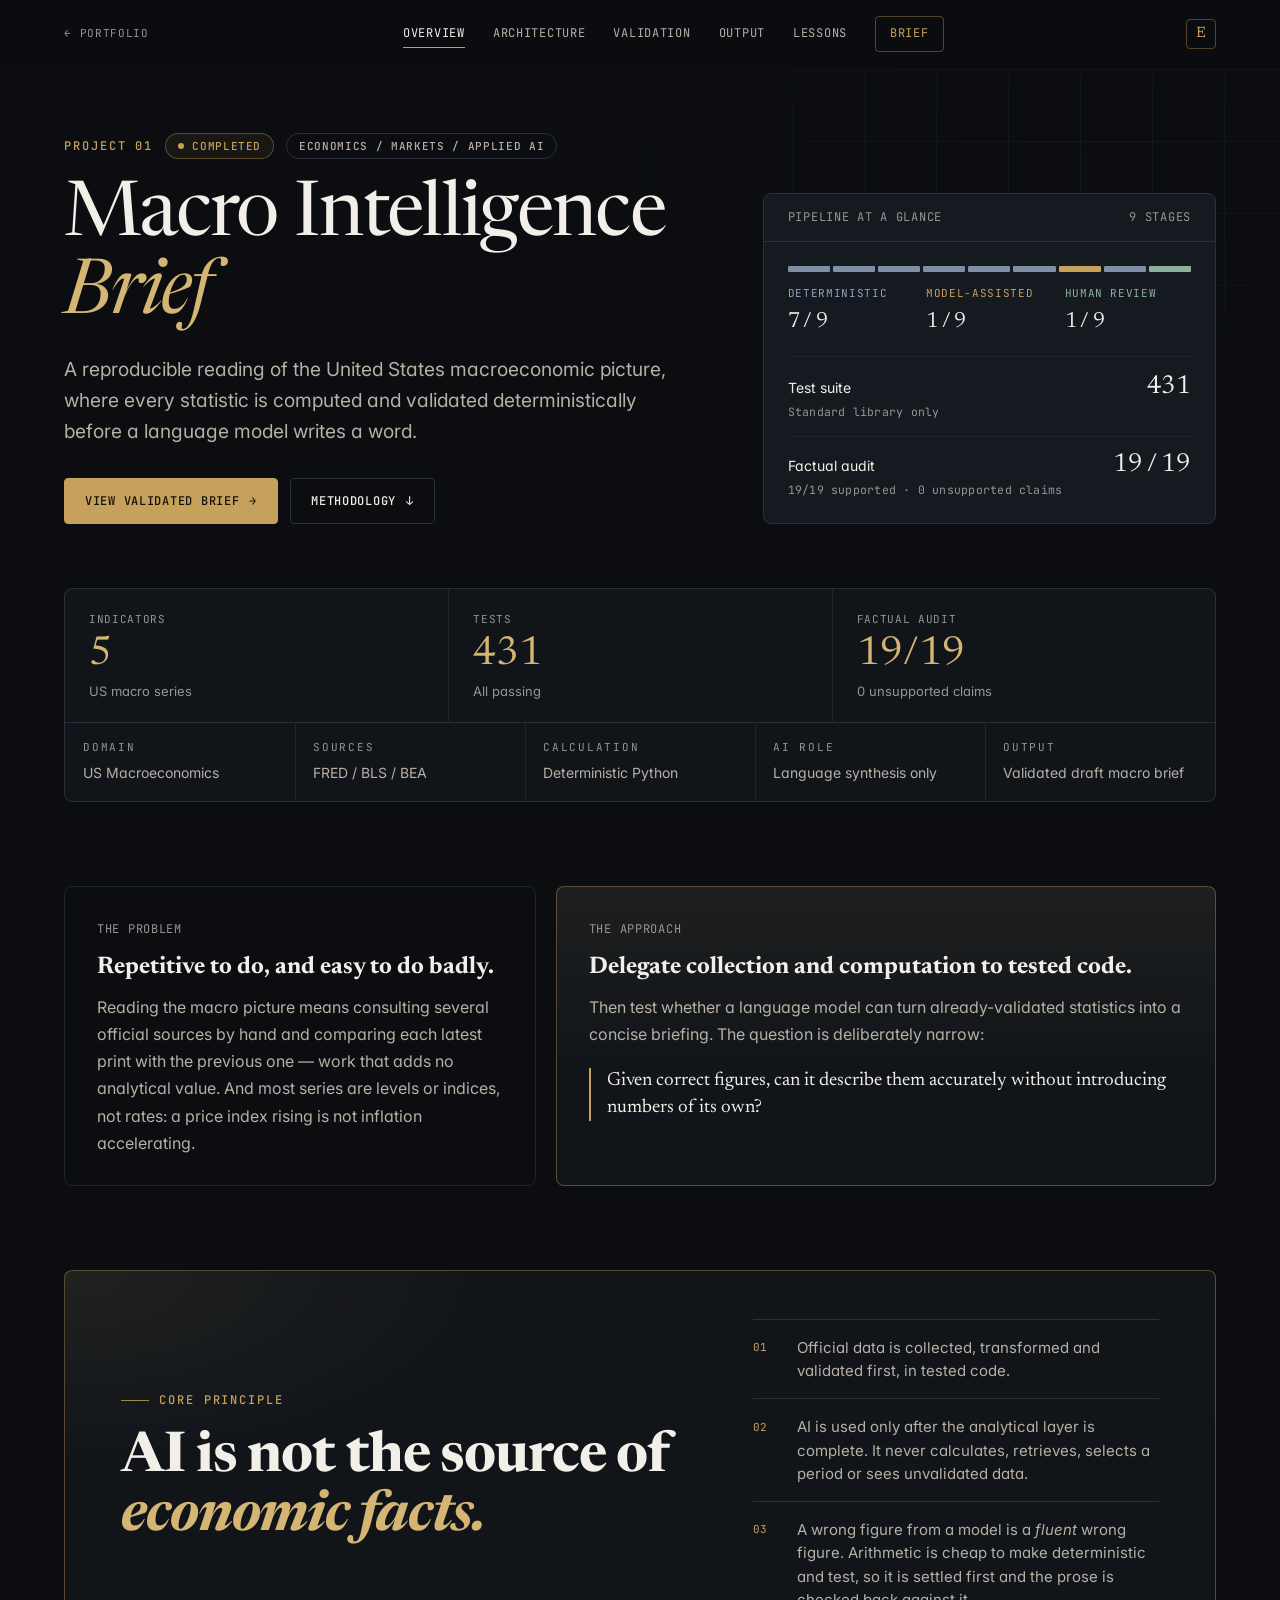
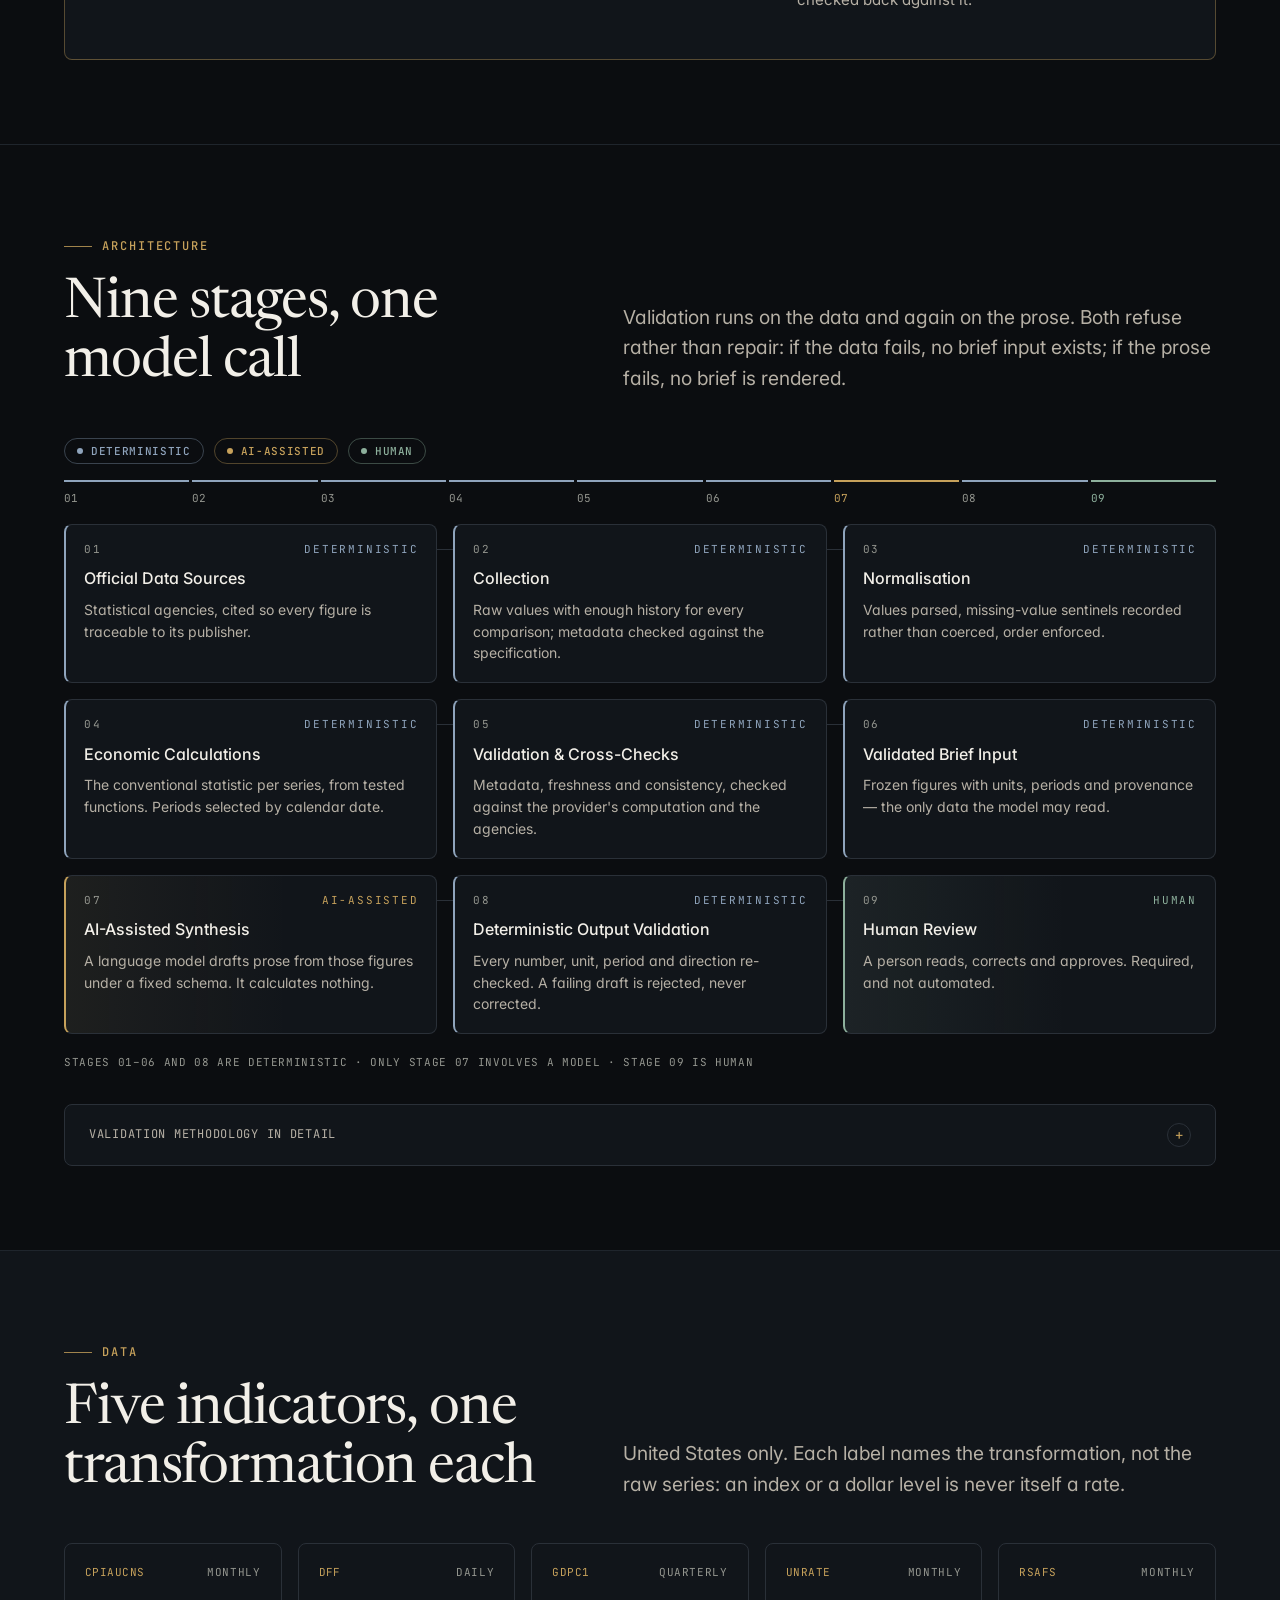
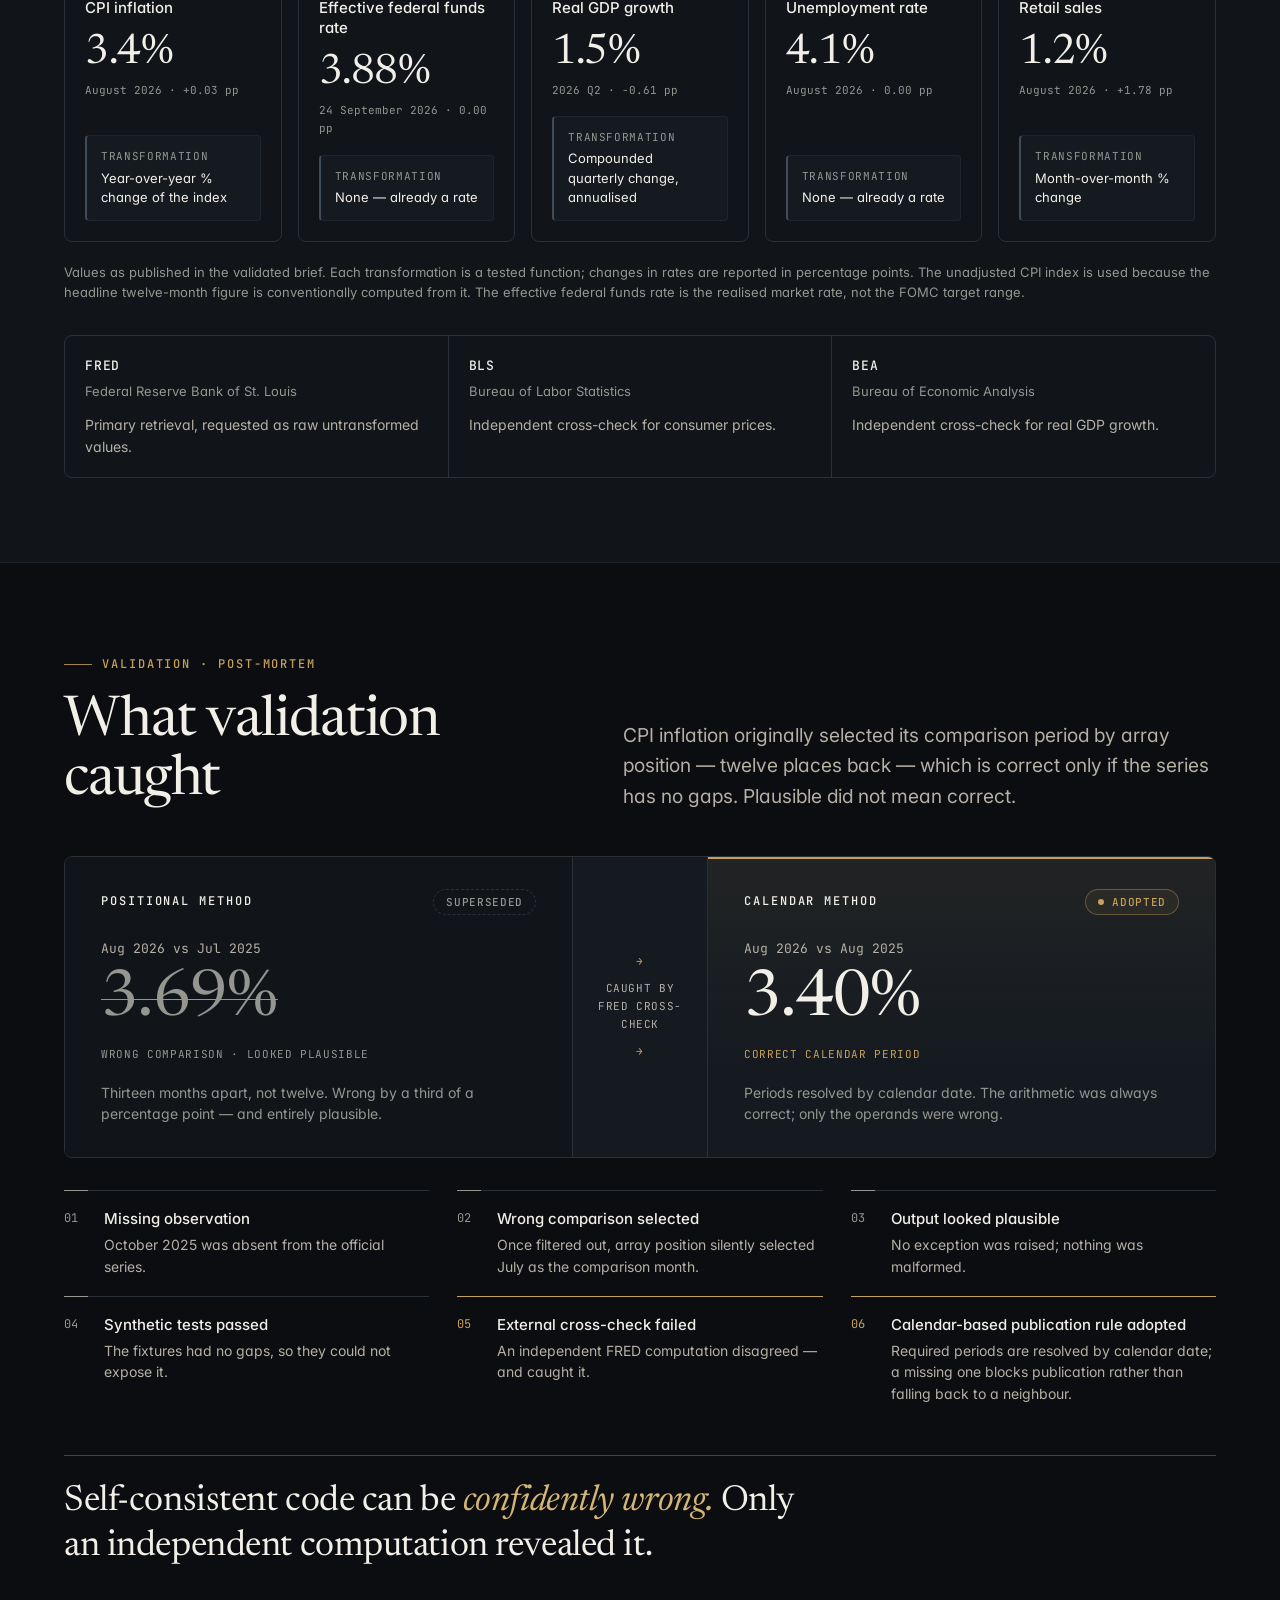
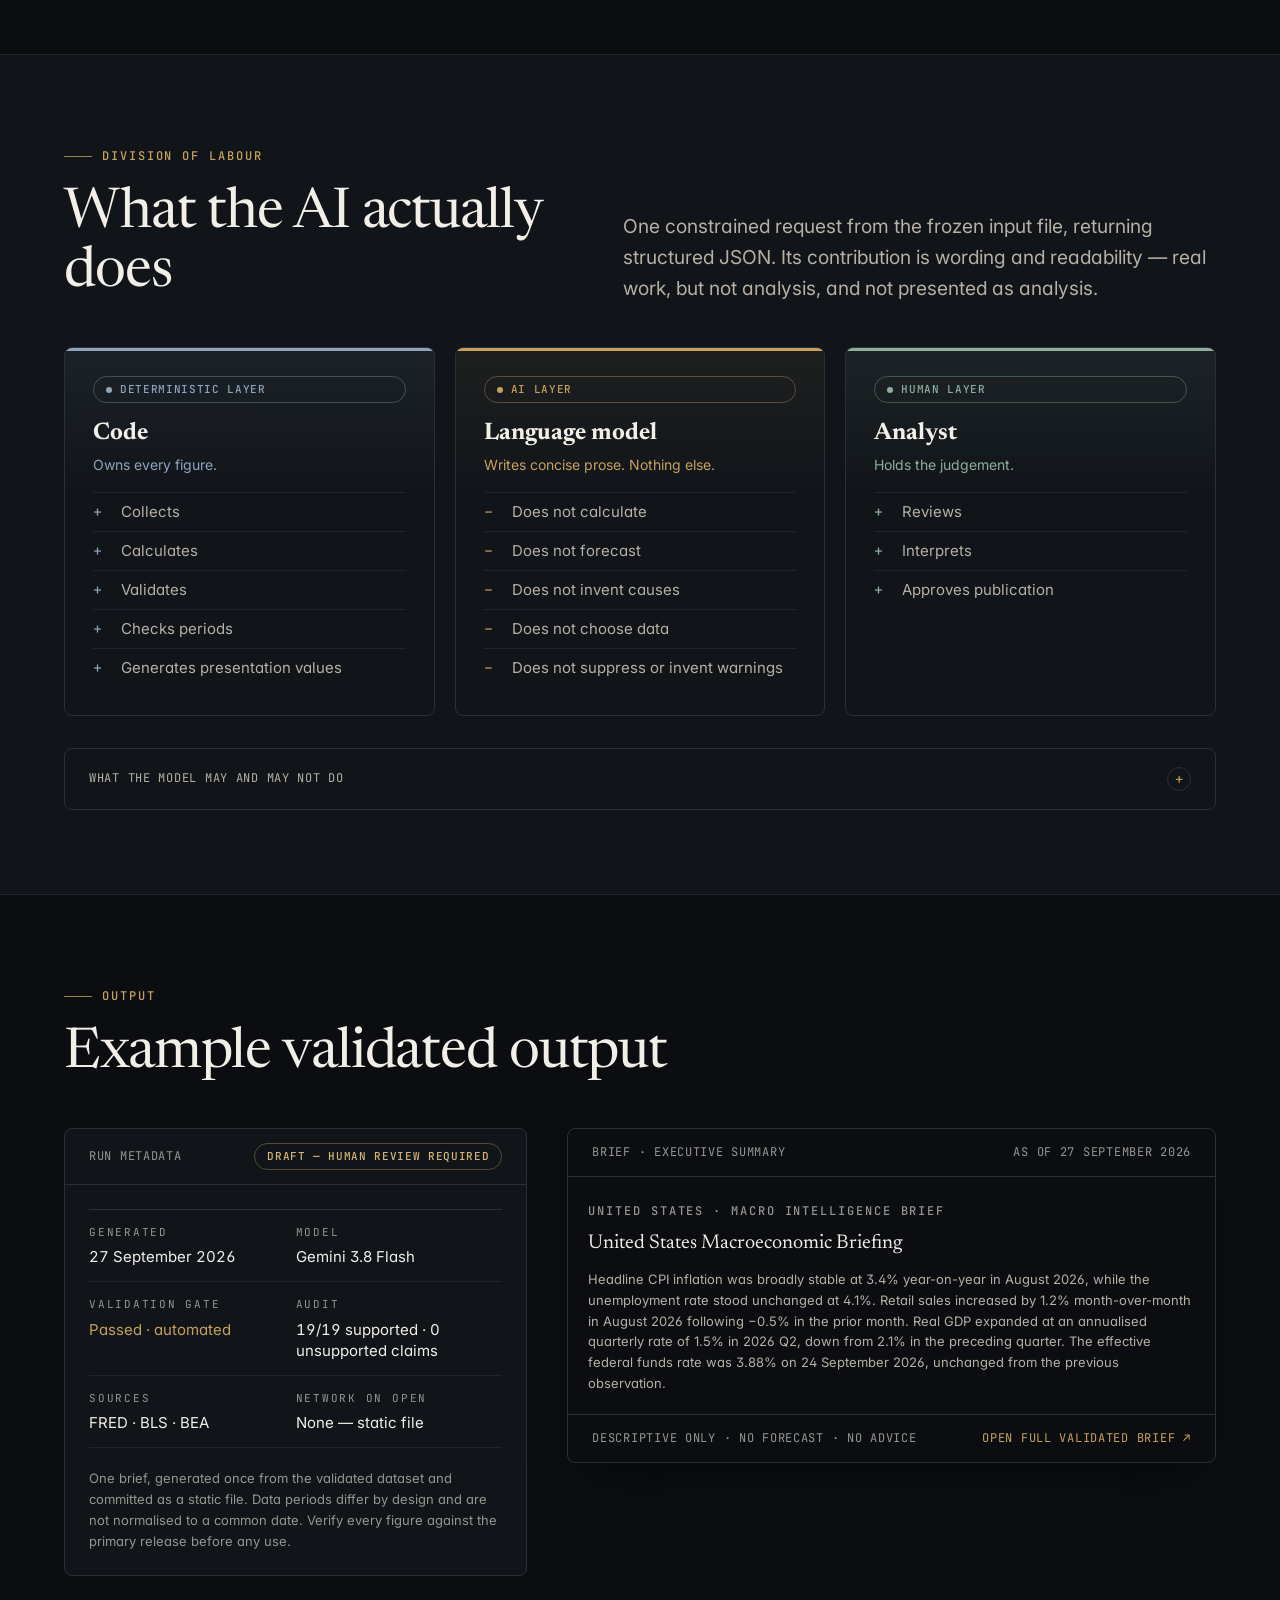
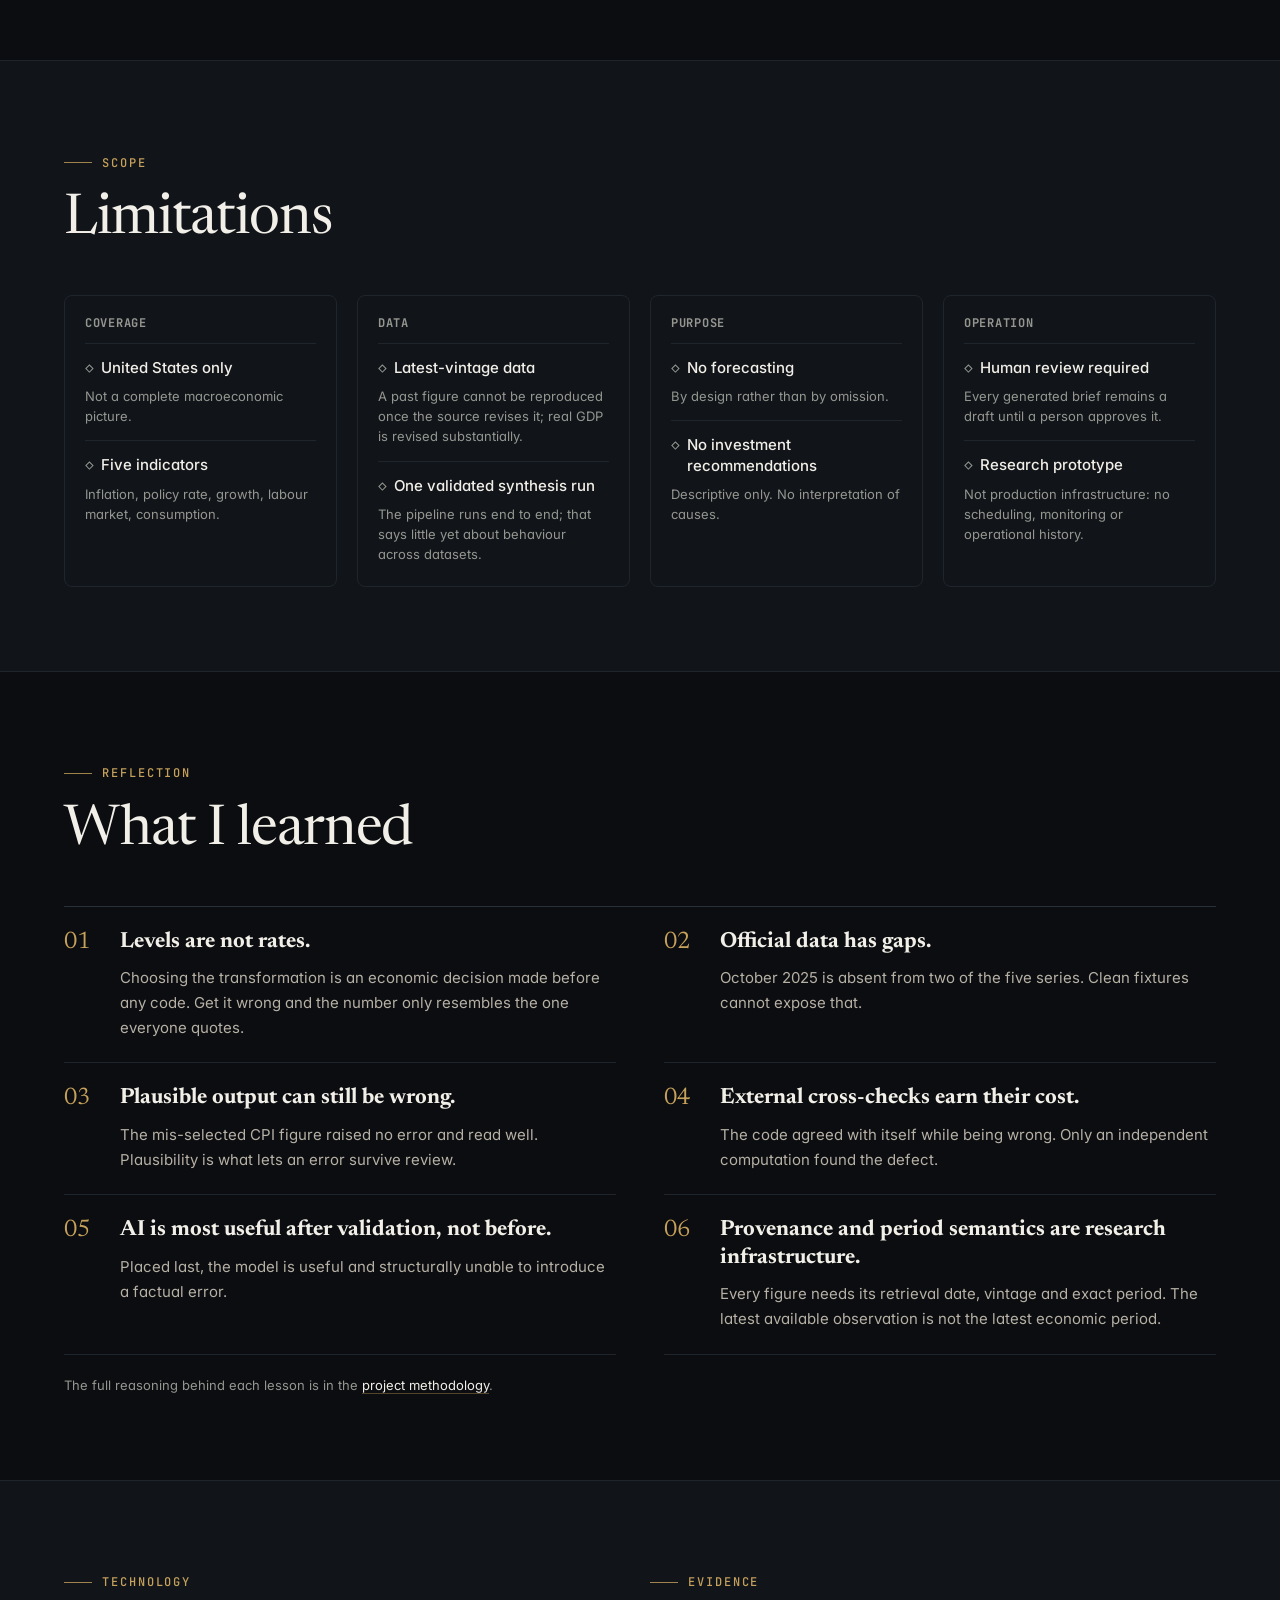
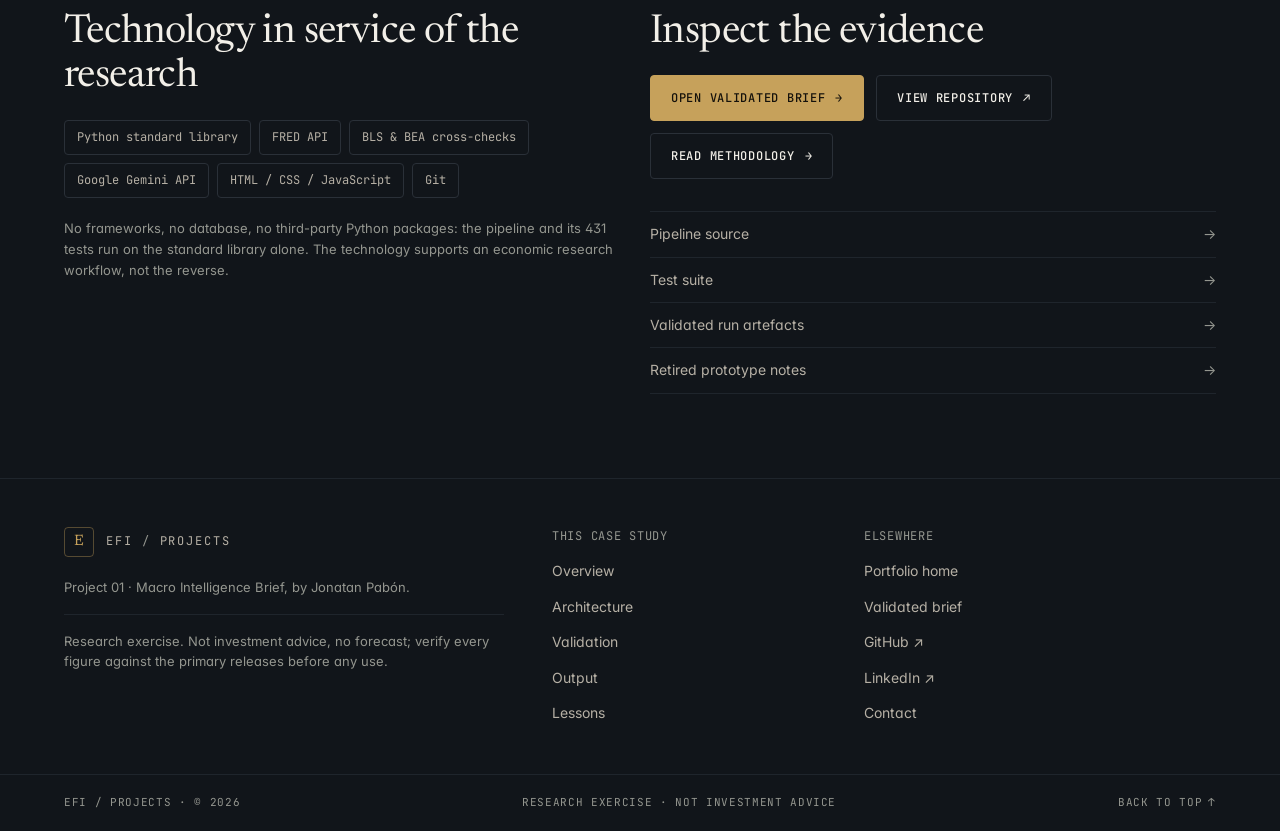
==== commit 9ae1910f: "Align Project 01 status wording with the draft brief - Quick facts output: "Validated draft macro br" ====
--- a/01 - Macro Intelligence Brief/index.html
+++ b/01 - Macro Intelligence Brief/index.html
@@ -129,7 +129,7 @@
           <div class="fact"><dt>Sources</dt><dd>FRED / BLS / BEA</dd></div>
           <div class="fact"><dt>Calculation</dt><dd>Deterministic Python</dd></div>
           <div class="fact"><dt>AI role</dt><dd>Language synthesis only</dd></div>
-          <div class="fact"><dt>Output</dt><dd>Human-reviewed macro brief</dd></div>
+          <div class="fact"><dt>Output</dt><dd>Validated draft macro brief</dd></div>
         </dl>
       </div>
     </div>
@@ -515,7 +515,7 @@
               <dl class="meta-grid">
                 <div><dt>Generated</dt><dd class="tnum">27 September 2026</dd></div>
                 <div><dt>Model</dt><dd>Gemini 3.8 Flash</dd></div>
-                <div><dt>Validation</dt><dd class="is-gold">Accepted</dd></div>
+                <div><dt>Validation gate</dt><dd class="is-gold">Passed &middot; automated</dd></div>
                 <div><dt>Audit</dt><dd class="tnum">19/19 supported &middot; 0 unsupported claims</dd></div>
                 <div><dt>Sources</dt><dd>FRED &middot; BLS &middot; BEA</dd></div>
                 <div><dt>Network on open</dt><dd>None &mdash; static file</dd></div>
@@ -572,7 +572,7 @@
           <div class="limit-group">
             <h3 class="label limit-group__title">Data</h3>
             <div class="limit"><p class="limit__title">Latest-vintage data</p><p class="limit__body">A past figure cannot be reproduced once the source revises it; real GDP is revised substantially.</p></div>
-            <div class="limit"><p class="limit__title">One validated live synthesis</p><p class="limit__body">The pipeline runs end to end; that says little yet about behaviour across datasets.</p></div>
+            <div class="limit"><p class="limit__title">One validated synthesis run</p><p class="limit__body">The pipeline runs end to end; that says little yet about behaviour across datasets.</p></div>
           </div>
           <div class="limit-group">
             <h3 class="label limit-group__title">Purpose</h3>
@@ -700,6 +700,7 @@
           <li><a href="../index.html">Portfolio home</a></li>
           <li><a href="derived/brief.html">Validated brief</a></li>
           <li><a class="ext" href="https://github.com/jonapv/economic-financial-intelligence-portfolio" rel="noopener">GitHub</a></li>
+          <li><a class="ext" href="https://www.linkedin.com/in/jonatanpabon/" rel="noopener">LinkedIn</a></li>
           <li><a href="mailto:workspace.jonatanpv@gmail.com">Contact</a></li>
         </ul>
       </div>
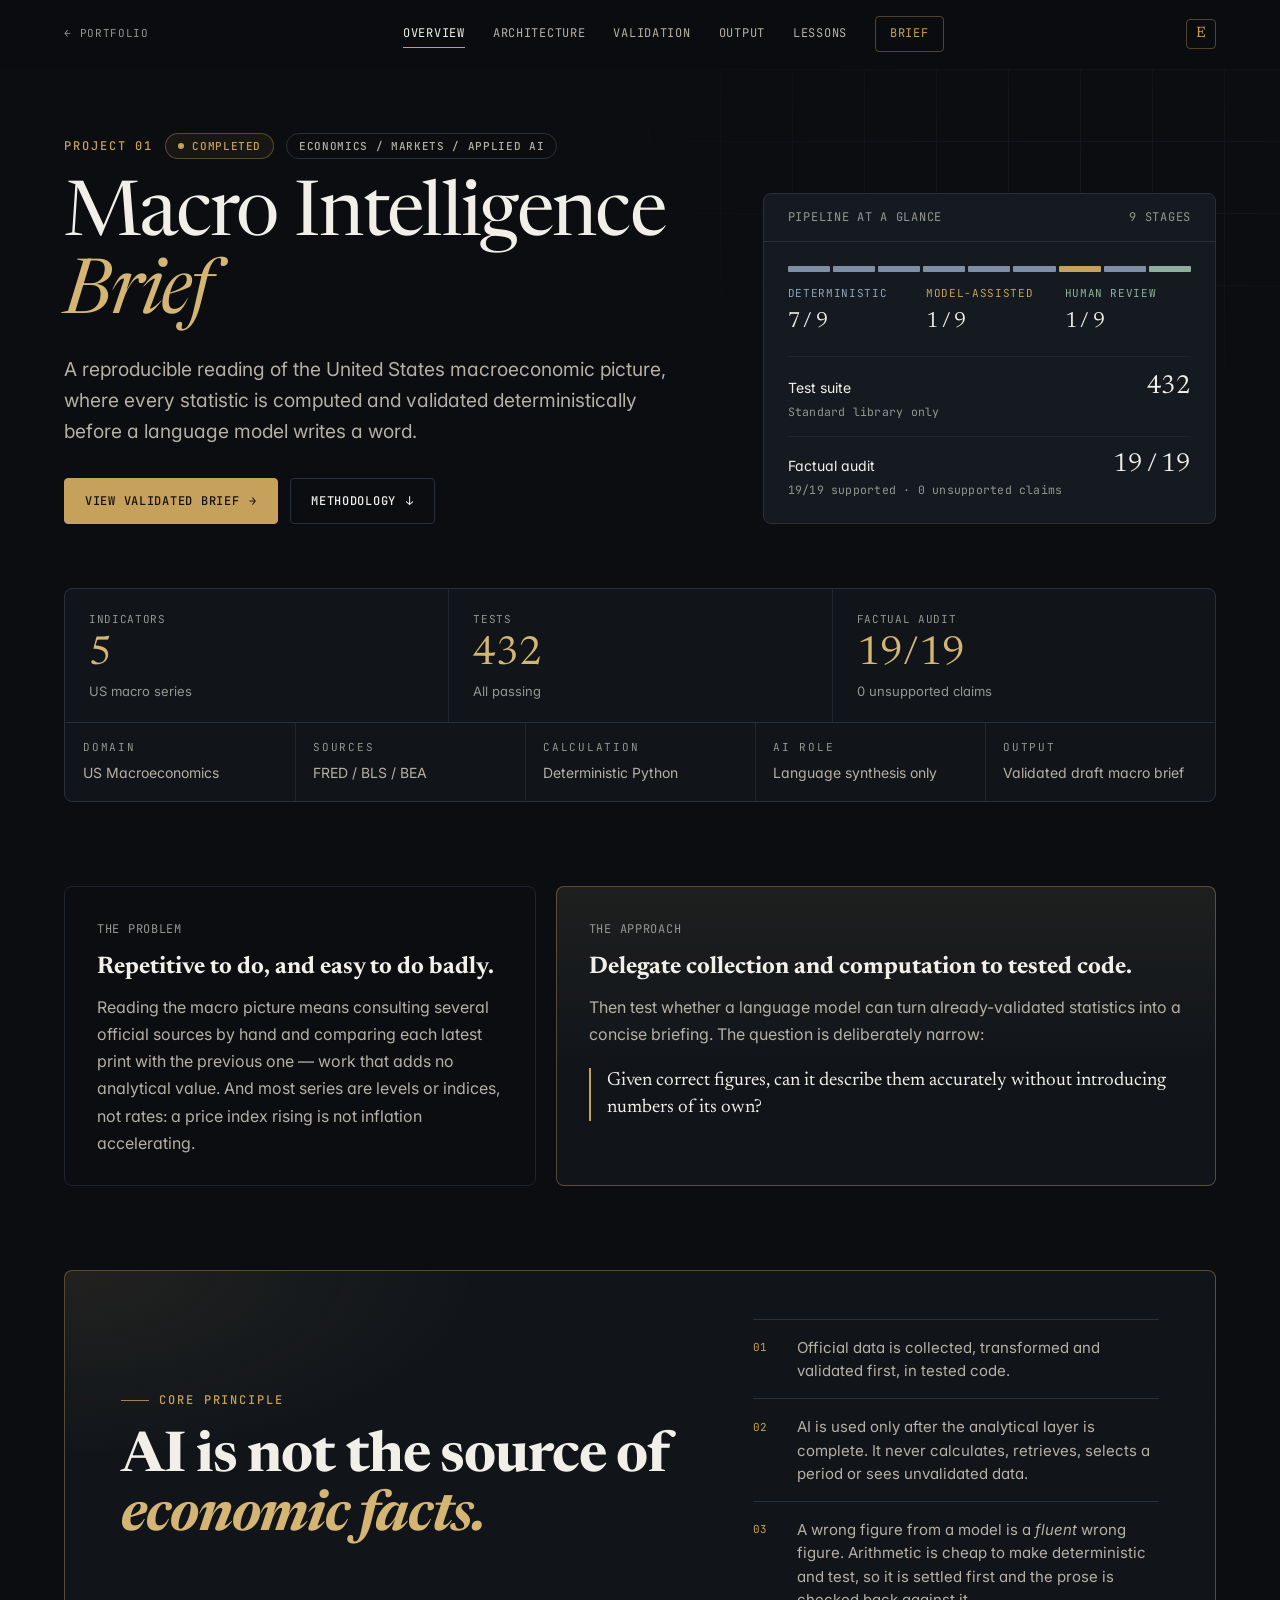
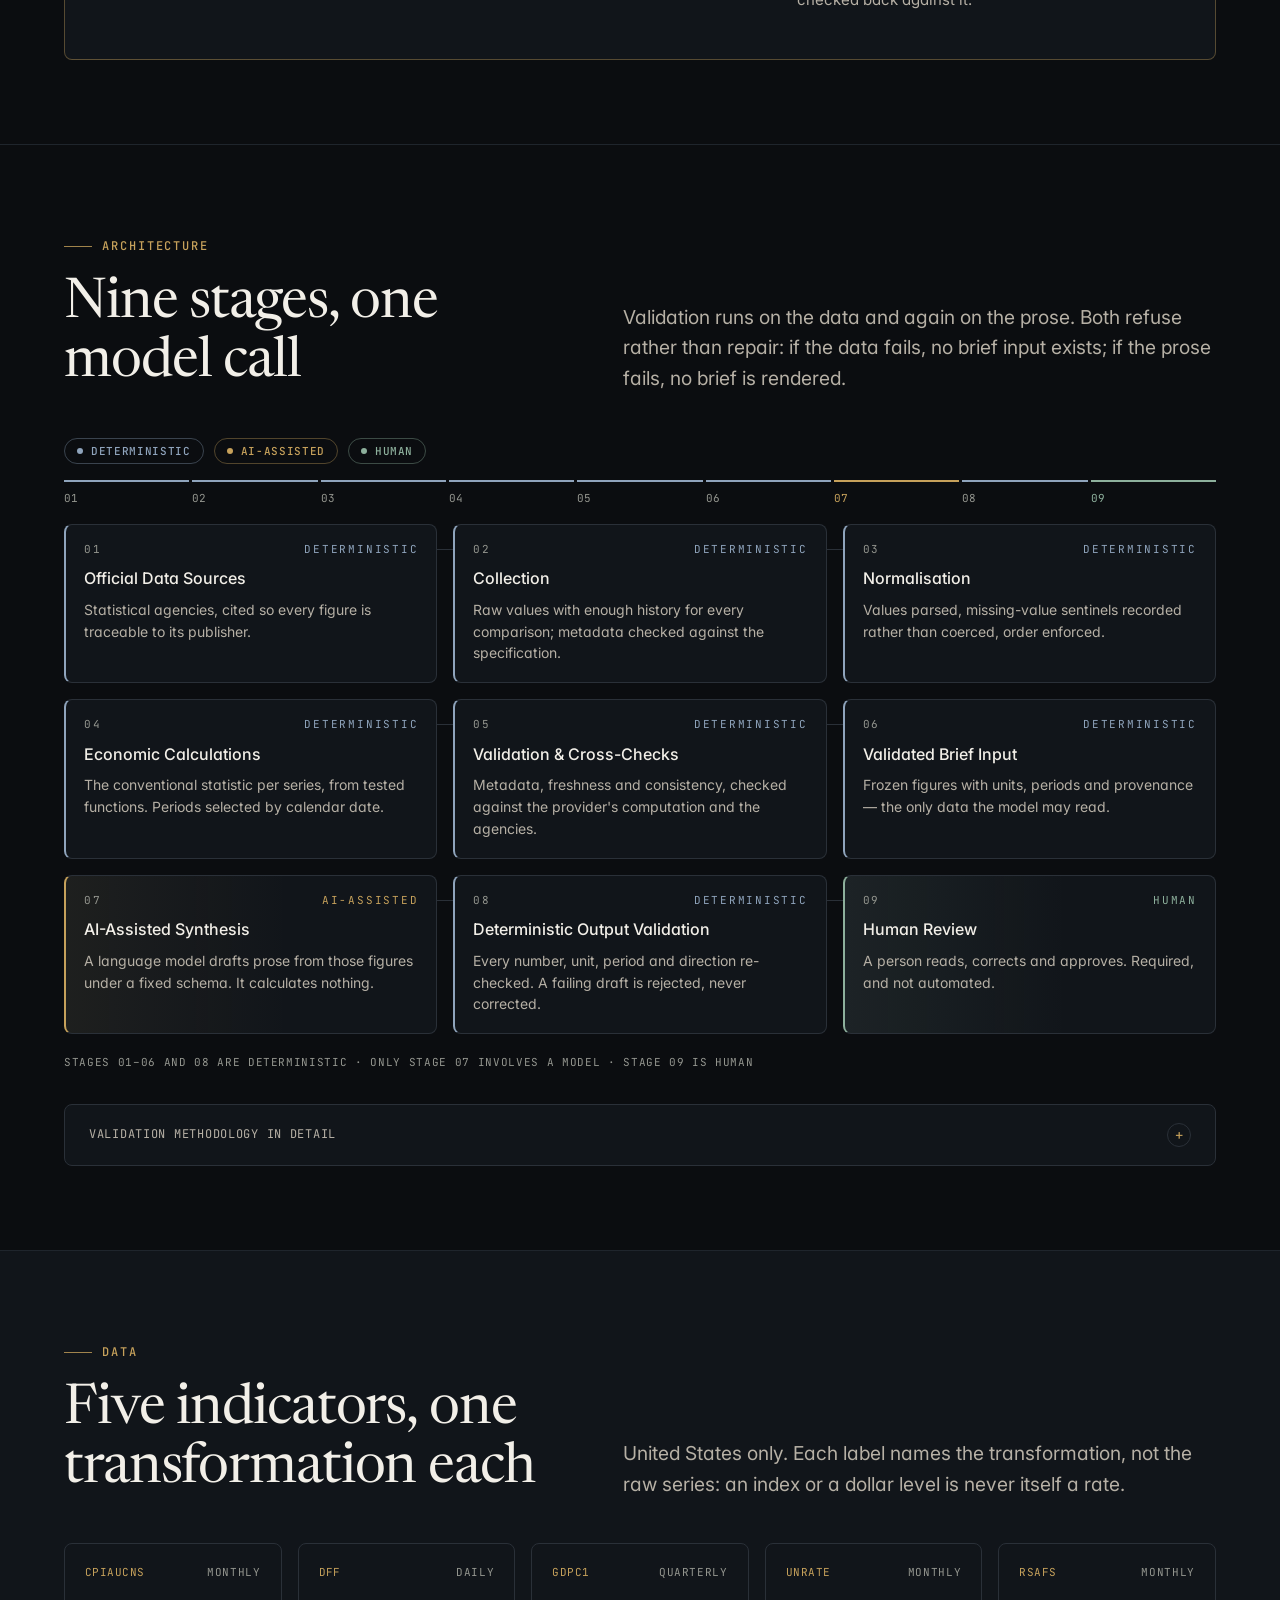
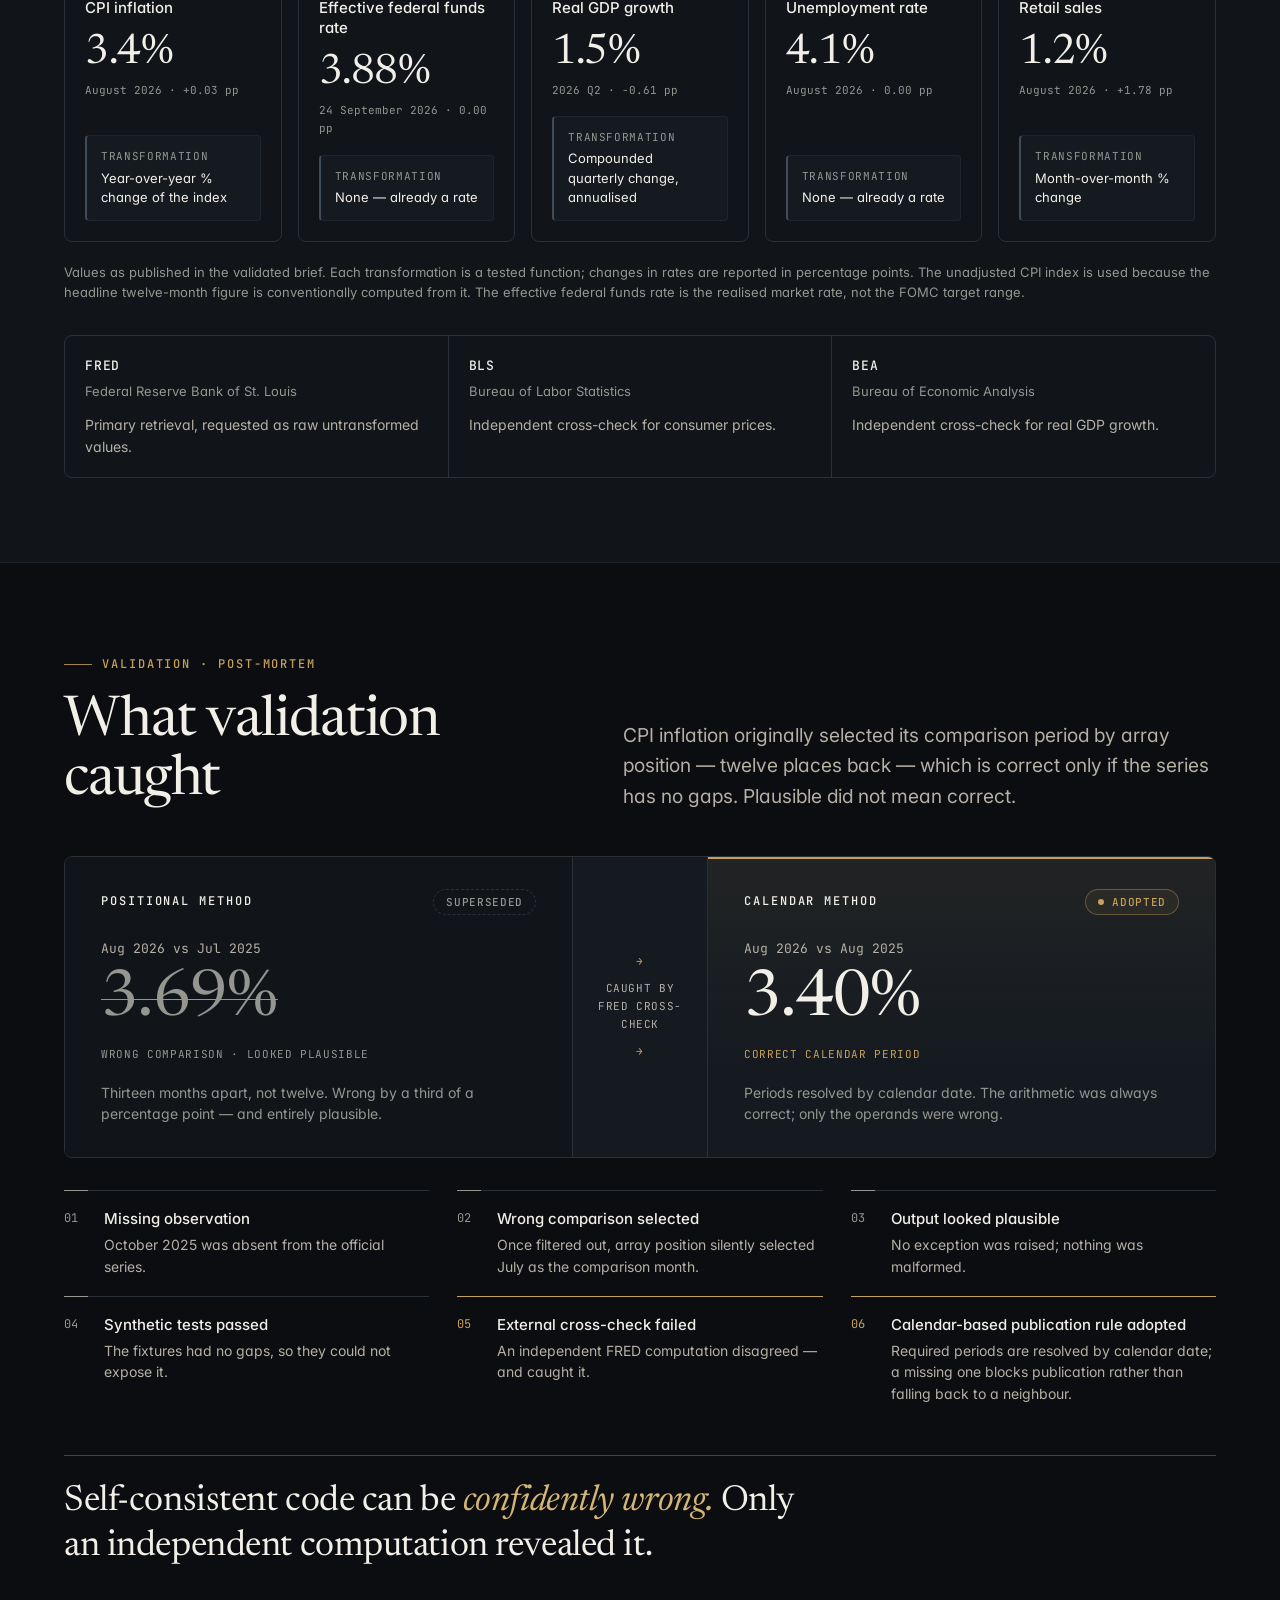
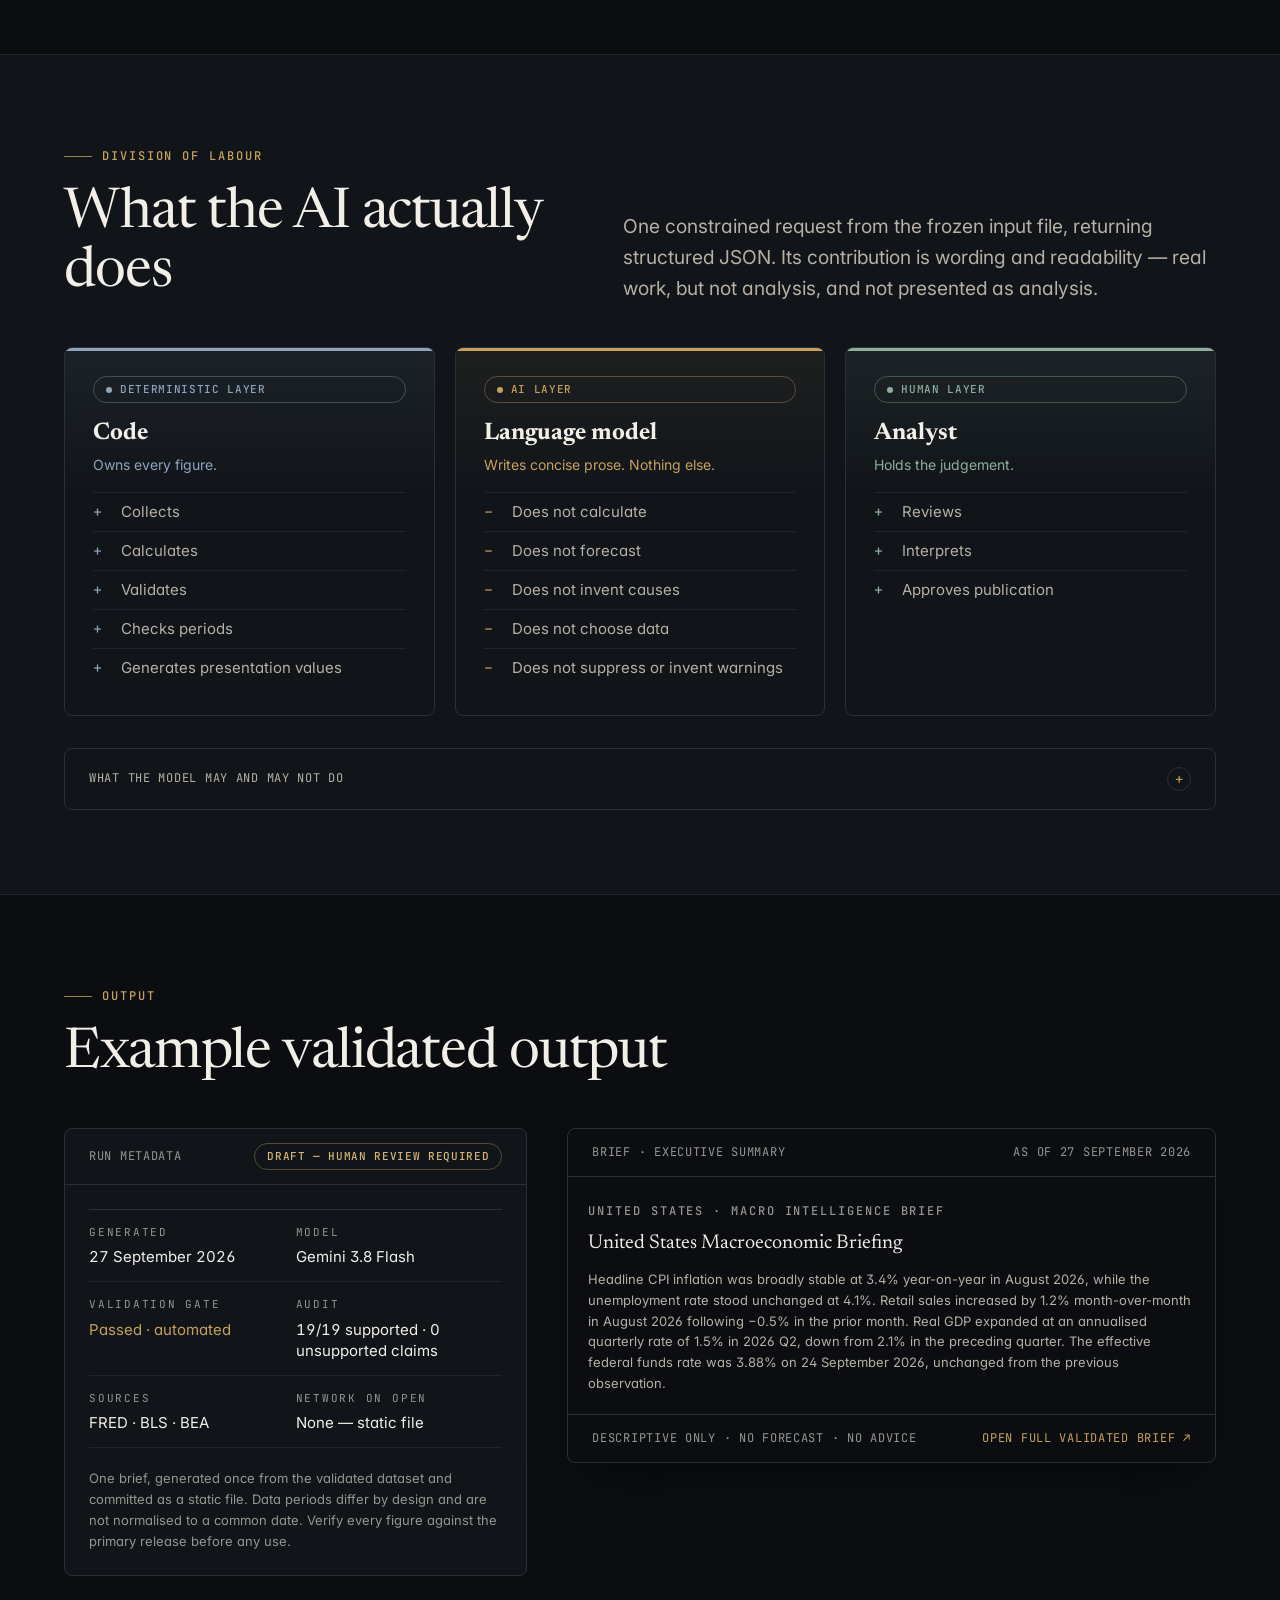
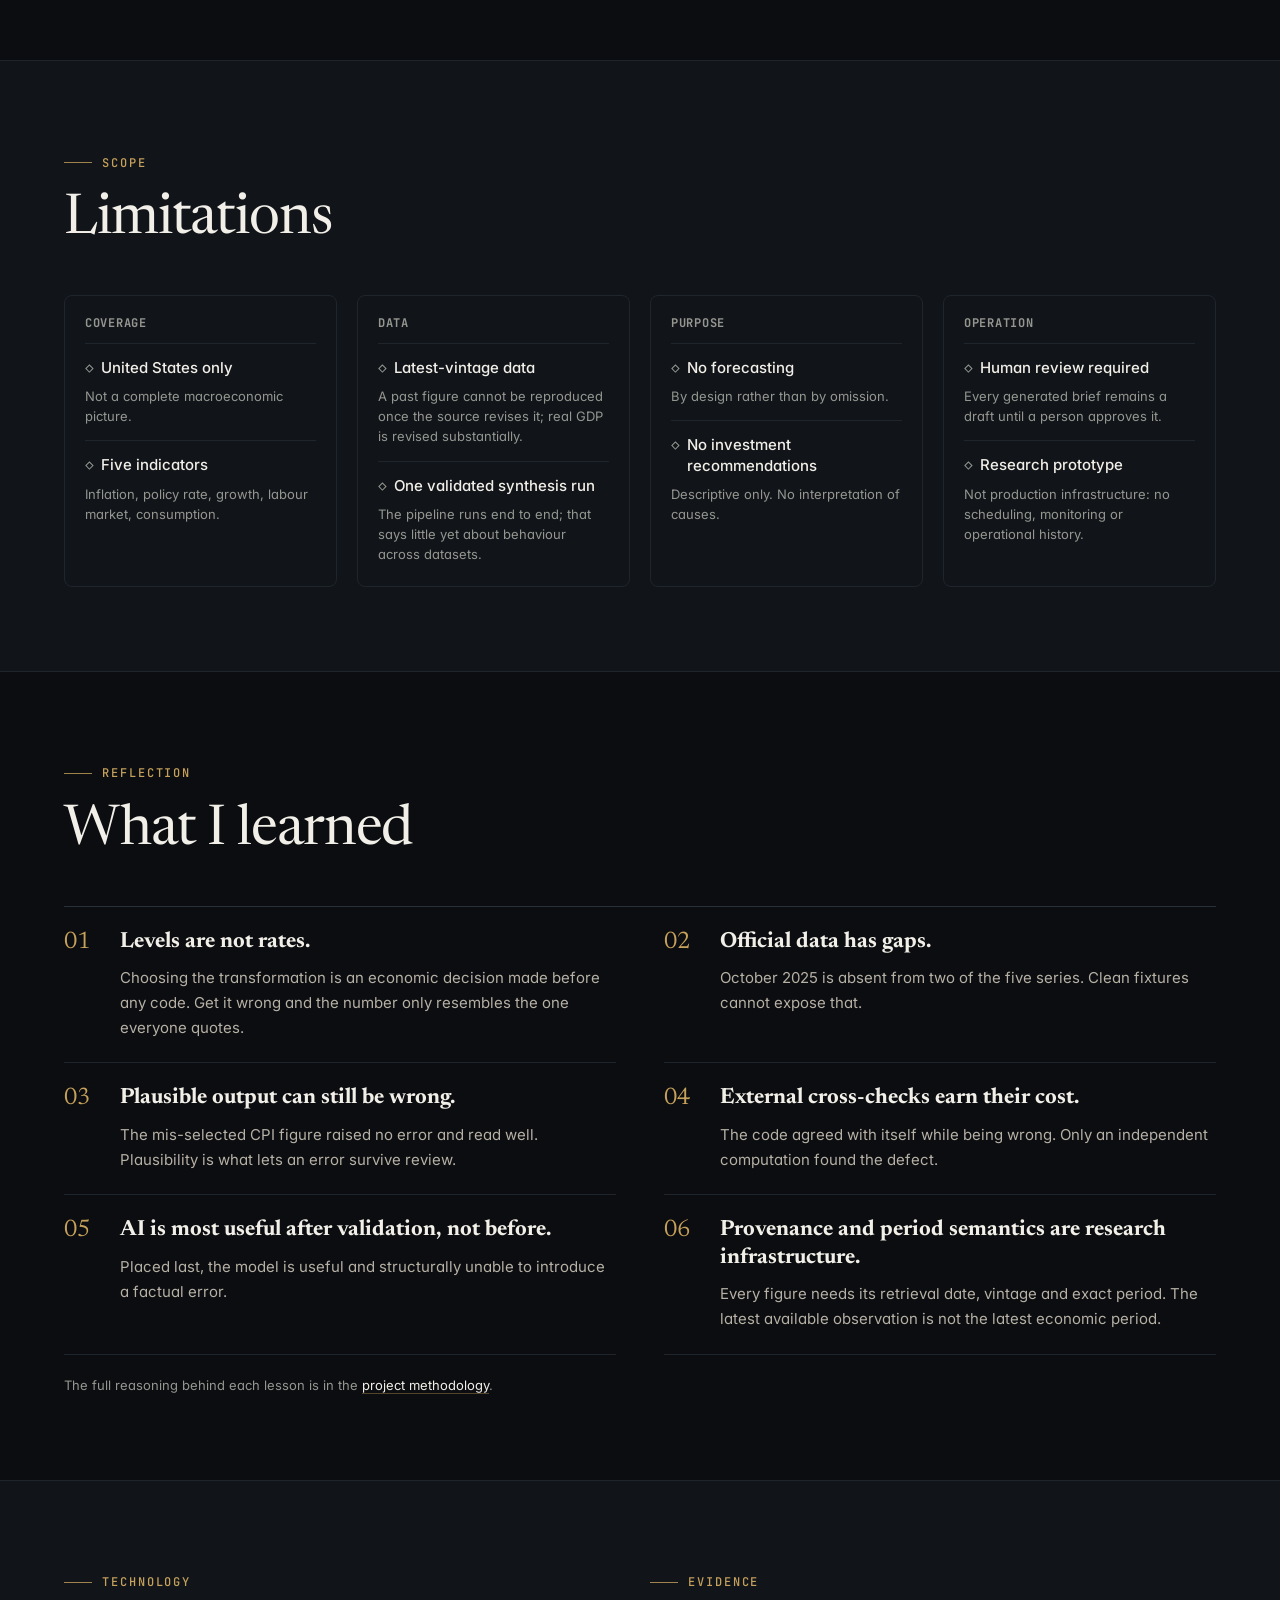
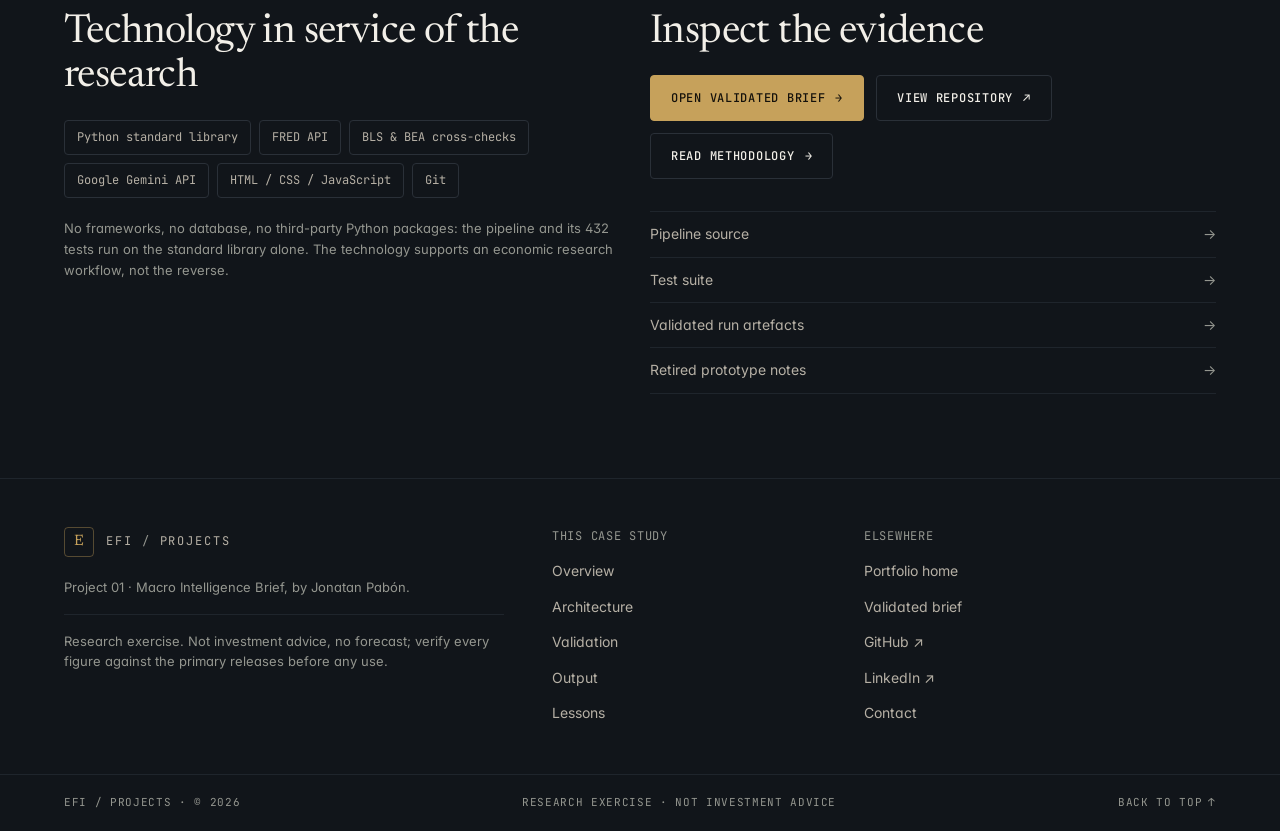
==== commit ff153d05: "Correct Project 01 test count to 432 The suite gained test_rendered_html_carries_every_draft_sentenc" ====
--- a/01 - Macro Intelligence Brief/index.html
+++ b/01 - Macro Intelligence Brief/index.html
@@ -101,7 +101,7 @@
               <li class="metric-row">
                 <span class="metric-row__name">Test suite</span>
                 <span class="metric-row__meta">Standard library only</span>
-                <span class="metric-row__value"><span class="figure metric-row__figure">431</span></span>
+                <span class="metric-row__value"><span class="figure metric-row__figure">432</span></span>
               </li>
               <li class="metric-row">
                 <span class="metric-row__name">Factual audit</span>
@@ -121,7 +121,7 @@
       <div class="facts facts--tiered" data-reveal>
         <dl class="facts__primary" aria-label="Key figures">
           <div class="kpi"><dt>Indicators</dt><dd><span class="kpi__figure">5</span><span class="kpi__sub">US macro series</span></dd></div>
-          <div class="kpi"><dt>Tests</dt><dd><span class="kpi__figure">431</span><span class="kpi__sub">All passing</span></dd></div>
+          <div class="kpi"><dt>Tests</dt><dd><span class="kpi__figure">432</span><span class="kpi__sub">All passing</span></dd></div>
           <div class="kpi"><dt>Factual audit</dt><dd><span class="kpi__figure">19/19</span><span class="kpi__sub">0 unsupported claims</span></dd></div>
         </dl>
         <dl class="facts__secondary" aria-label="Context">
@@ -645,7 +645,7 @@
               <li class="chip">Git</li>
             </ul>
             <p class="small mt-2">
-              No frameworks, no database, no third-party Python packages: the pipeline and its 431
+              No frameworks, no database, no third-party Python packages: the pipeline and its 432
               tests run on the standard library alone. The technology supports an economic research
               workflow, not the reverse.
             </p>
--- a/assets/css/base.css
+++ b/assets/css/base.css
@@ -1650,6 +1650,8 @@
   .aux--wide { grid-column: 1 / -1; }
 }
 .aux--wide .aux__list { display: flex; flex-wrap: wrap; gap: 0.5rem 1.5rem; }
+.aux--wide .aux__list--checks { display: grid; gap: 0.5rem; }
+.aux__subhead { padding-top: 0.75rem; border-top: 1px solid var(--line-soft); }
 .aux {
   display: flex;
   flex-direction: column;
@@ -2140,7 +2142,7 @@
    white paper, dark ink, no navigation or controls, no clipped cards.
    -------------------------------------------------------------------------- */
 @media print {
-  @page { margin: 16mm 14mm; }
+  @page { size: A4; margin: 16mm 15mm 18mm; }
   :root {
     --bg: #fff; --surface-1: #fff; --surface-2: #f6f5f2; --surface-3: #f6f5f2;
     --line: #cfccc4; --line-soft: #e2dfd8;
@@ -2160,6 +2162,13 @@
   .summary-panel, .table-wrap, .aux, .snapshot, .accordion, .narrative__figure { background: #fff !important; box-shadow: none; }
   .summary-panel, .snapshot, .narrative__item, .aux, .data-table tr, .brief-block__head { break-inside: avoid; }
   .brief-block__head { break-after: avoid; }
+  .snapshot__item, .dev-list li, .aux__list li, .data-table caption { break-inside: avoid; }
+  .table-wrap, .accordion[open], .snapshot { break-inside: avoid; }
+  h1, h2, h3, h4 { break-after: avoid; }
+  .brief-head__top .pill--draft { color: #111; border-color: #111; font-size: 8.5pt; font-weight: 600; }
+  .brief-head__top .pill--draft .pill__dot { background: #111; }
+  .brief-head::before, .hero::before, .page-hero::before { display: none; }
+  .site-footer__bar a { color: inherit; }
   .brief-block + .brief-block { margin-top: 1.5rem; }
   .table-wrap { overflow: visible; }
   .data-table { font-size: 9.5pt; }
